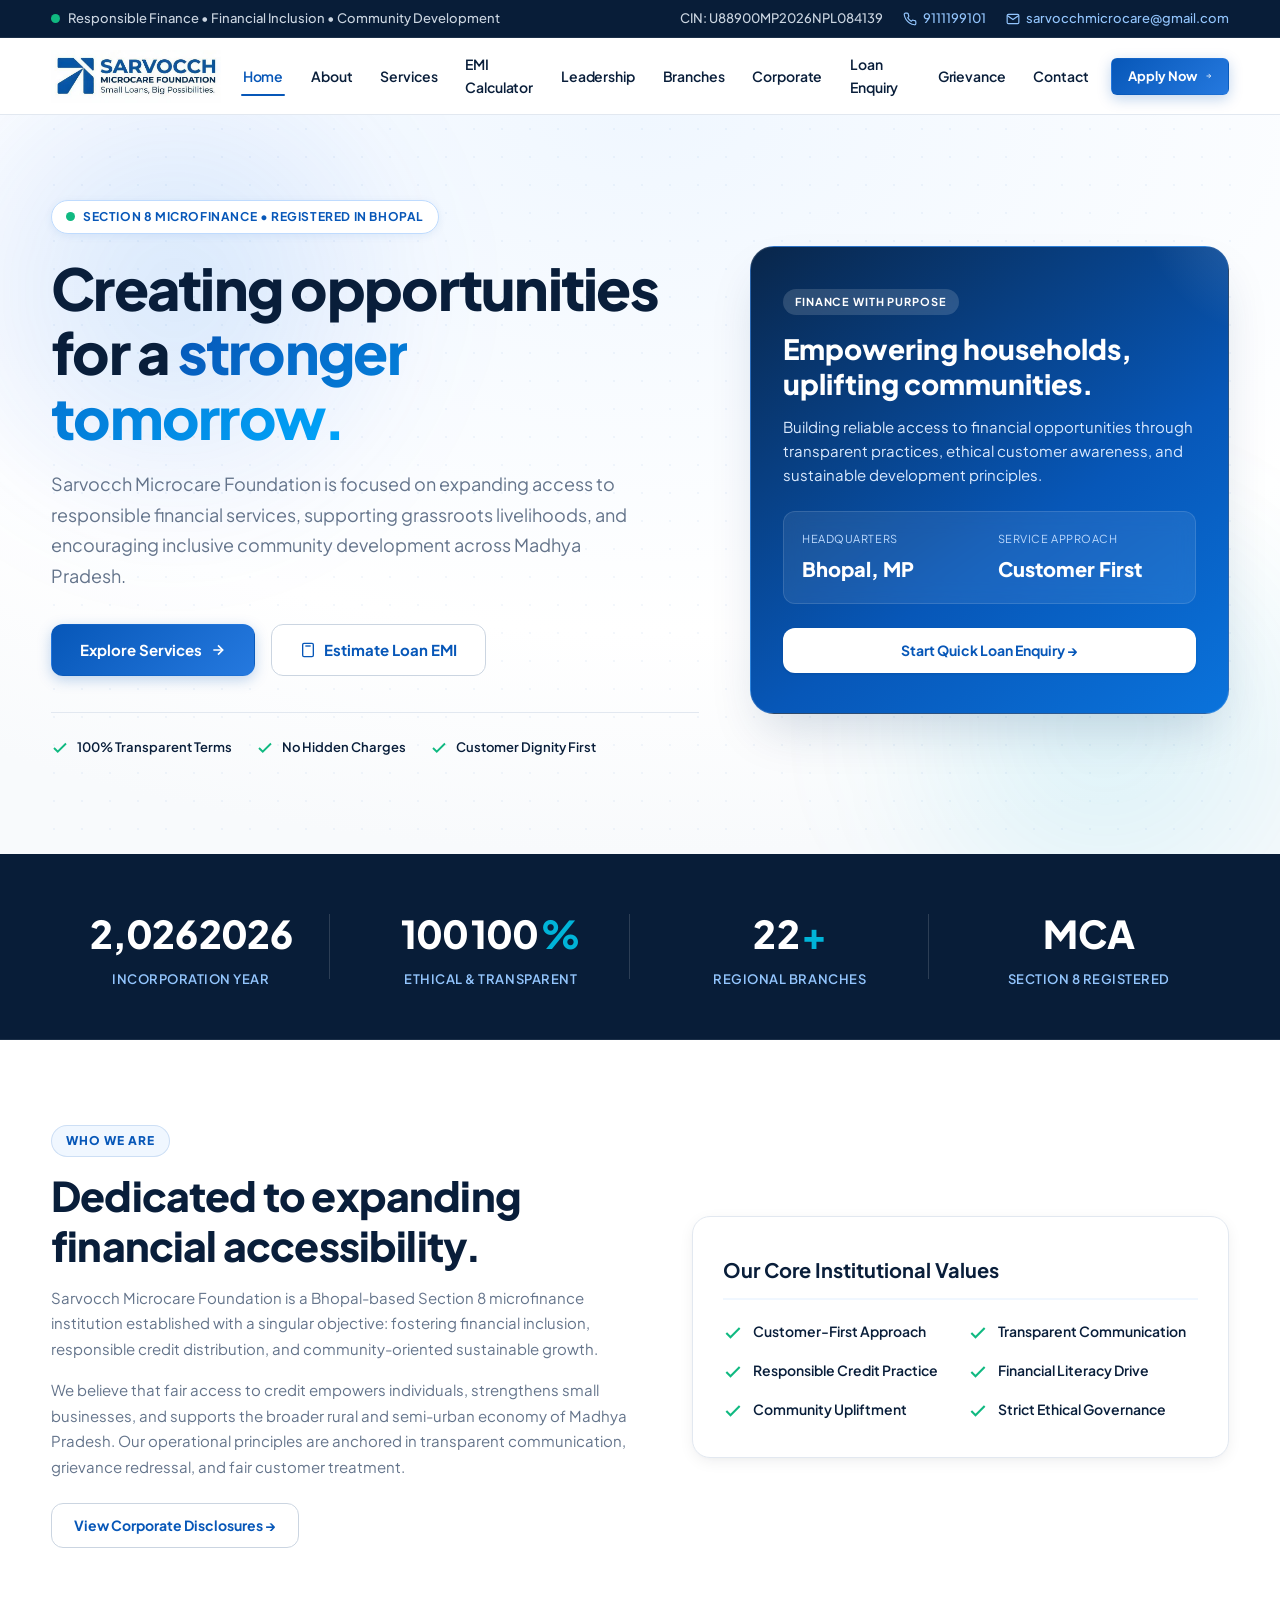
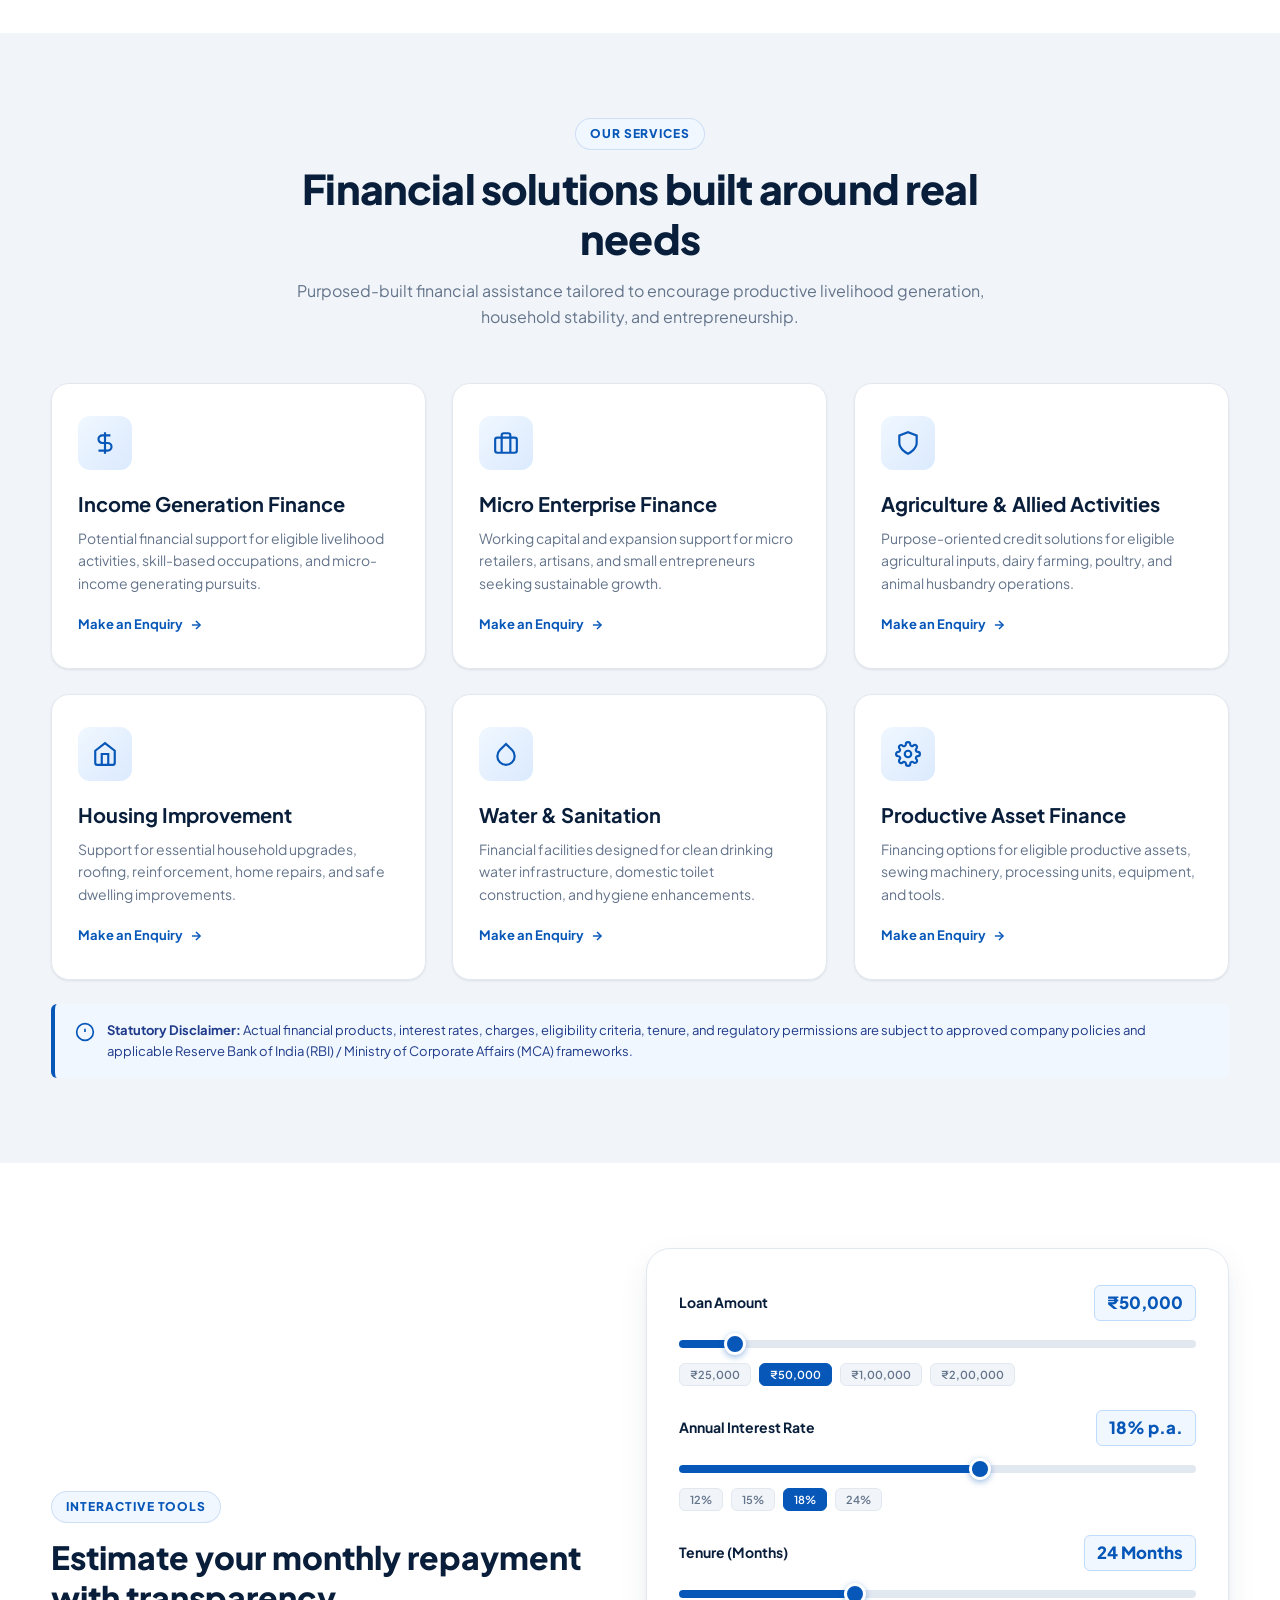
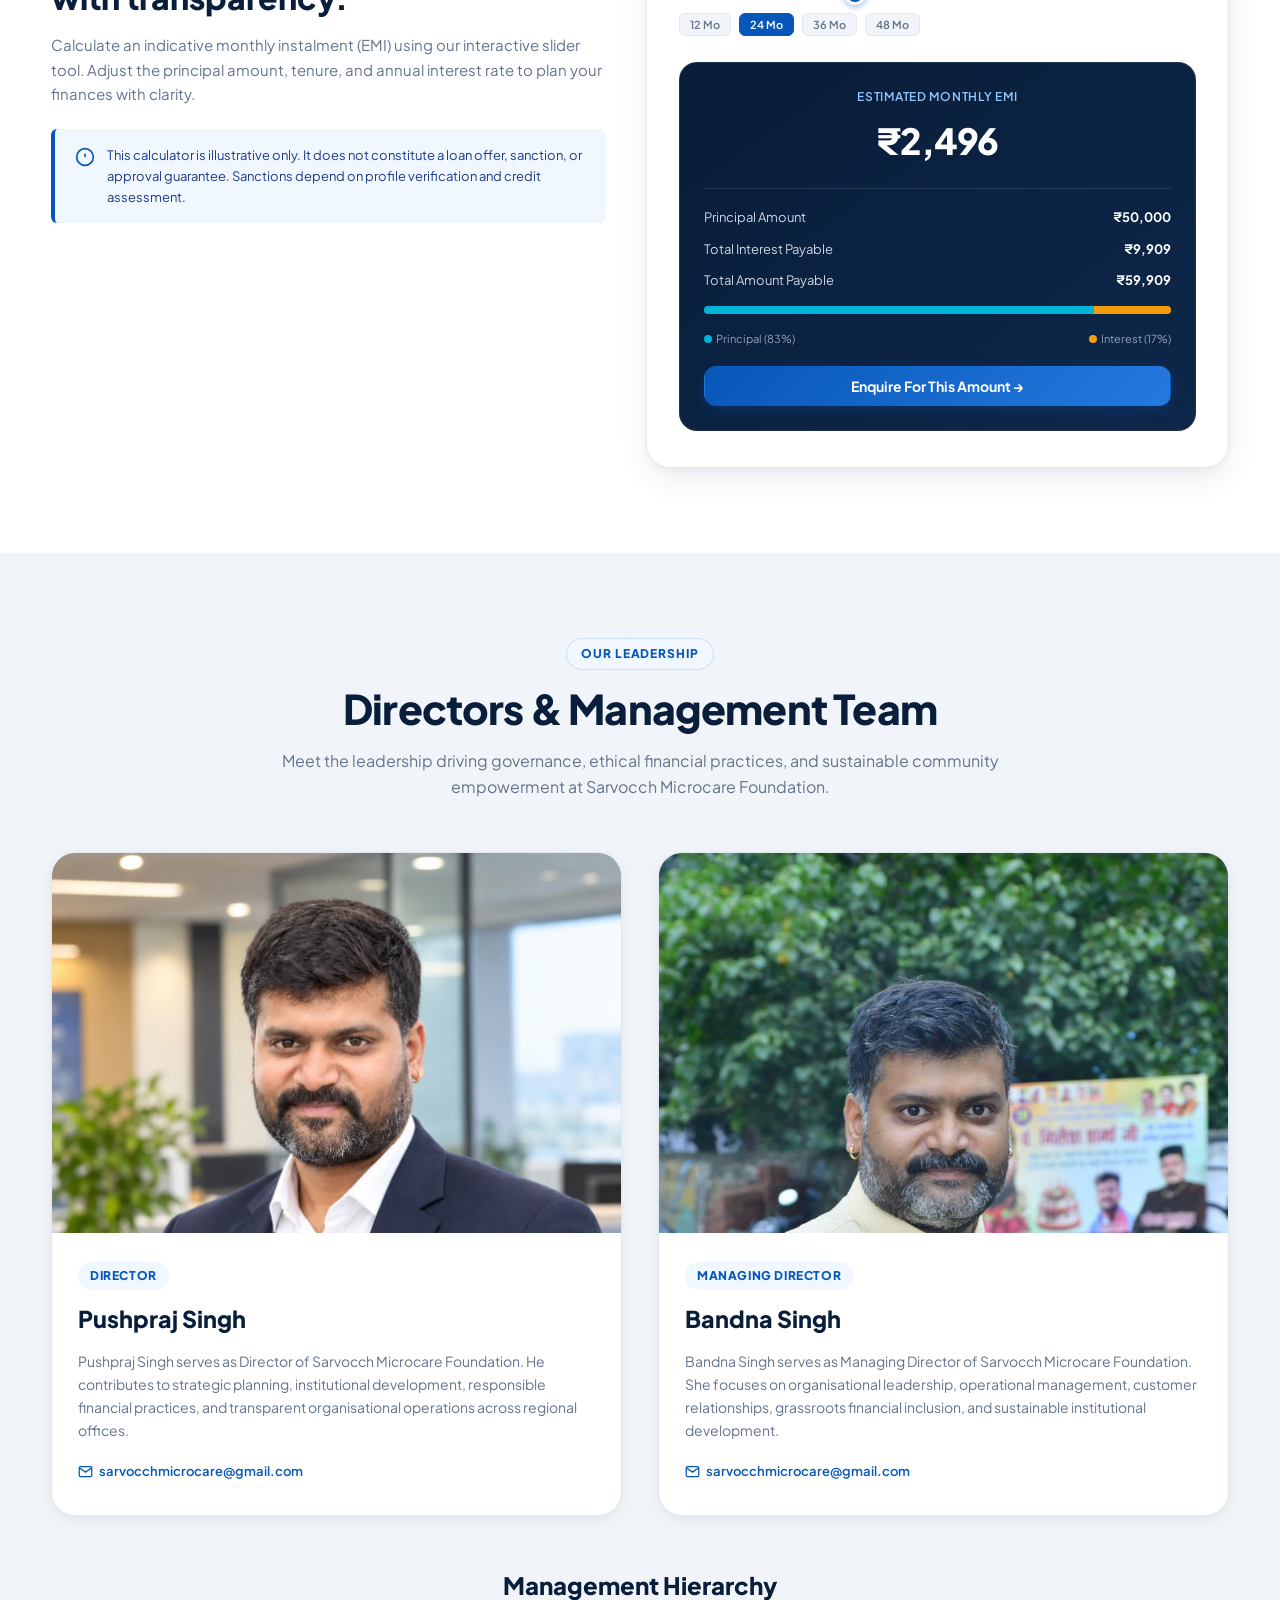
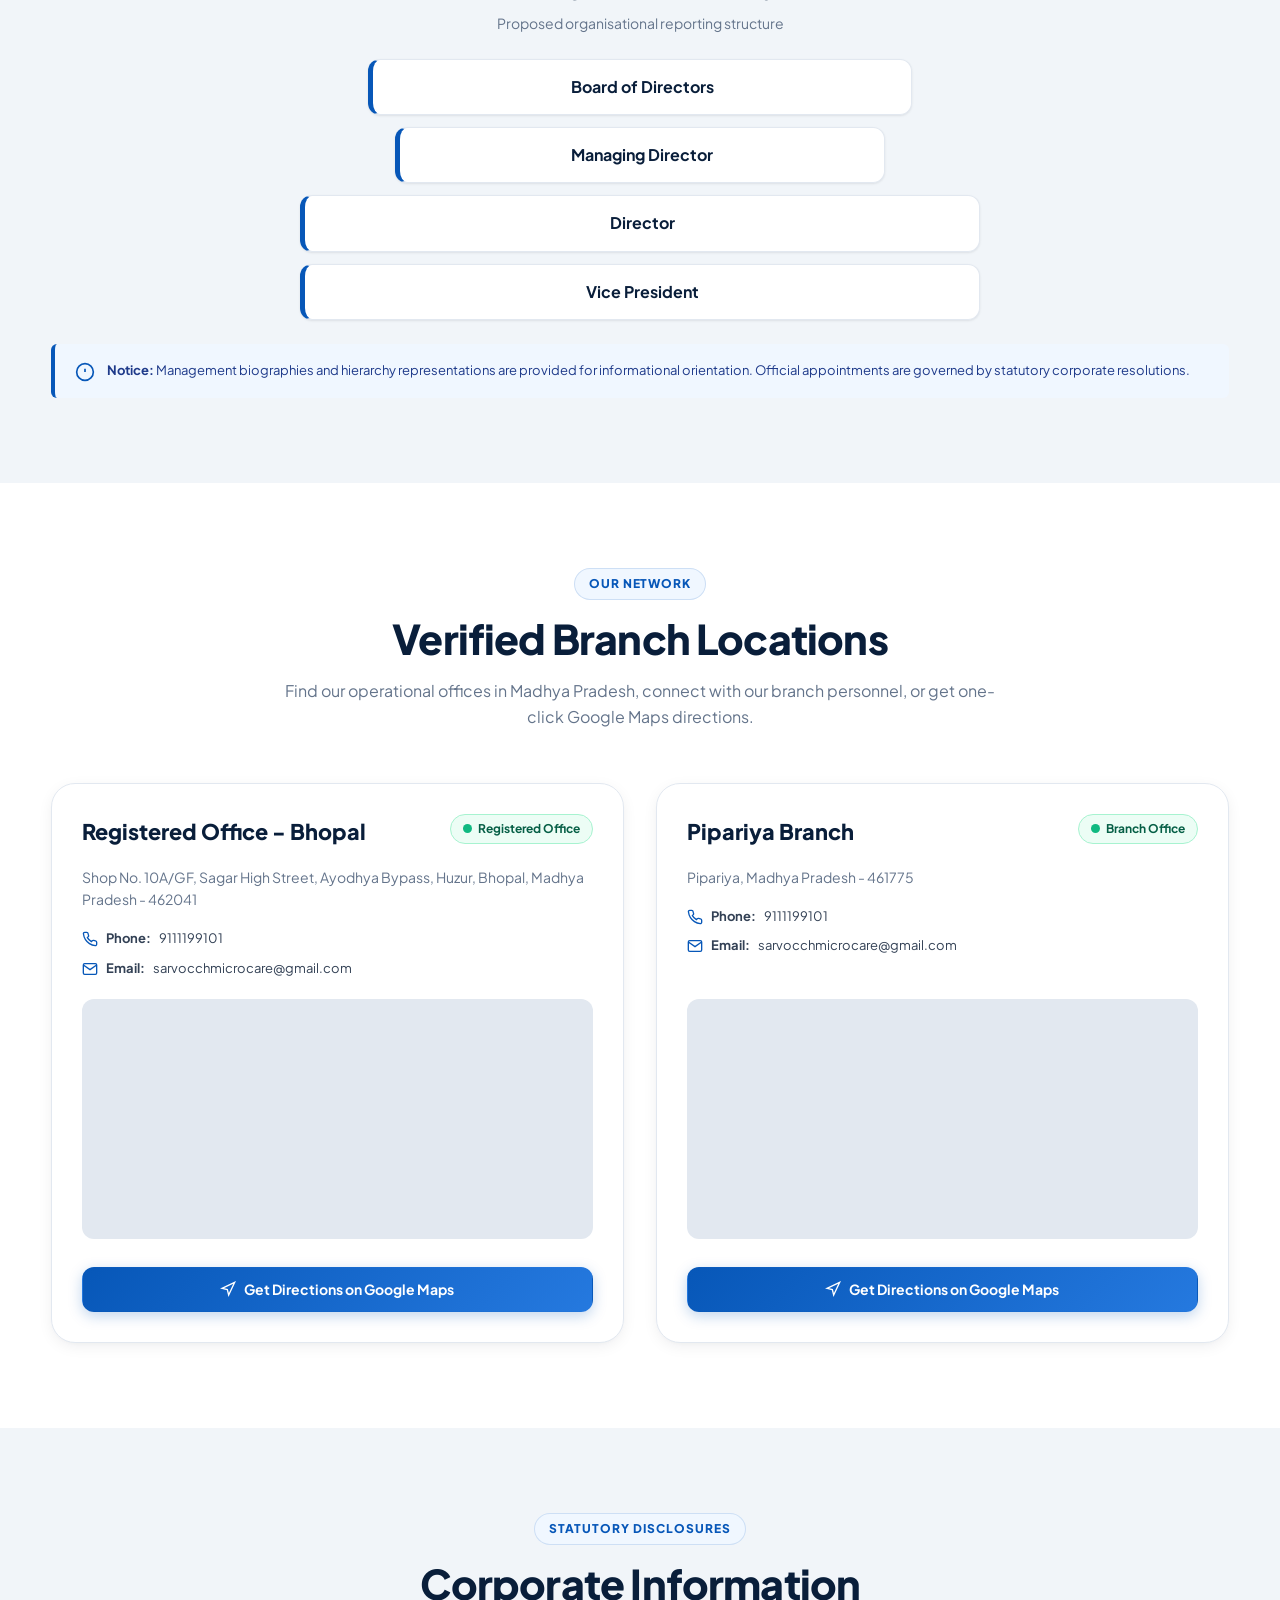
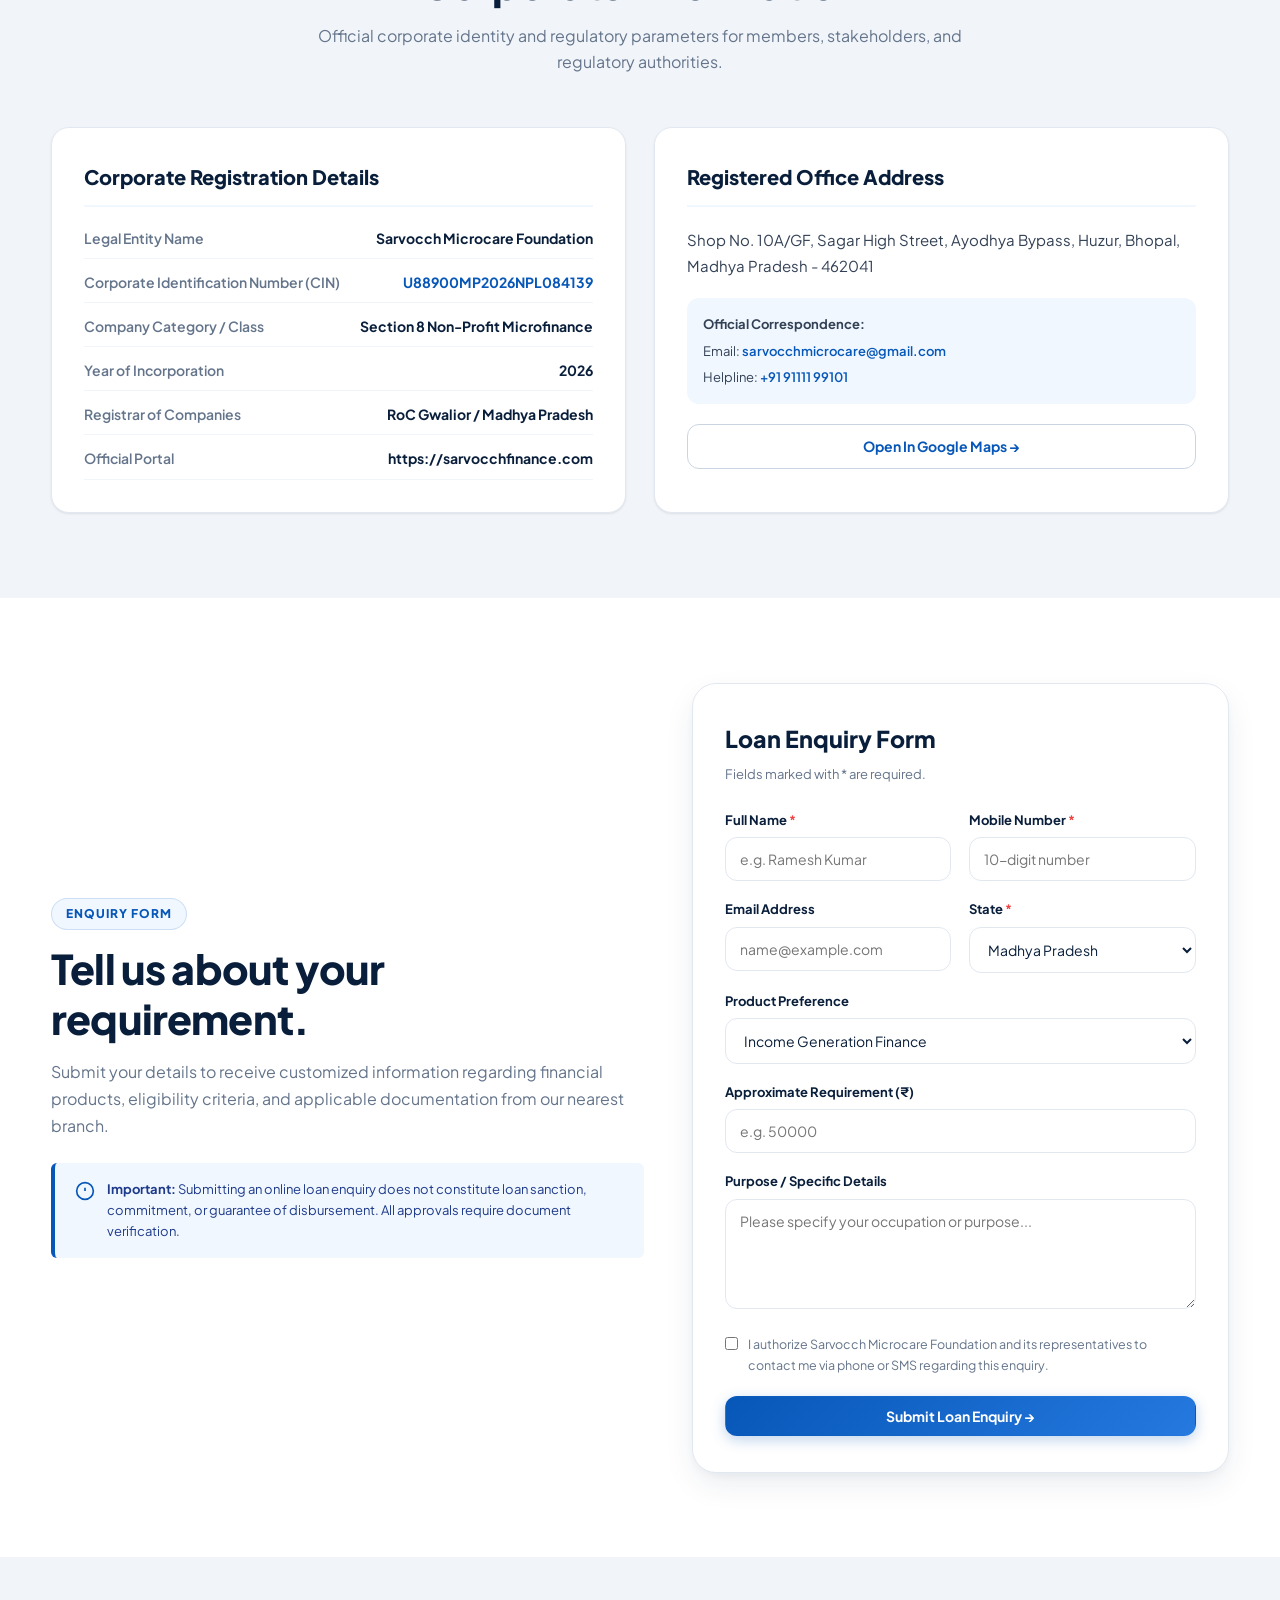
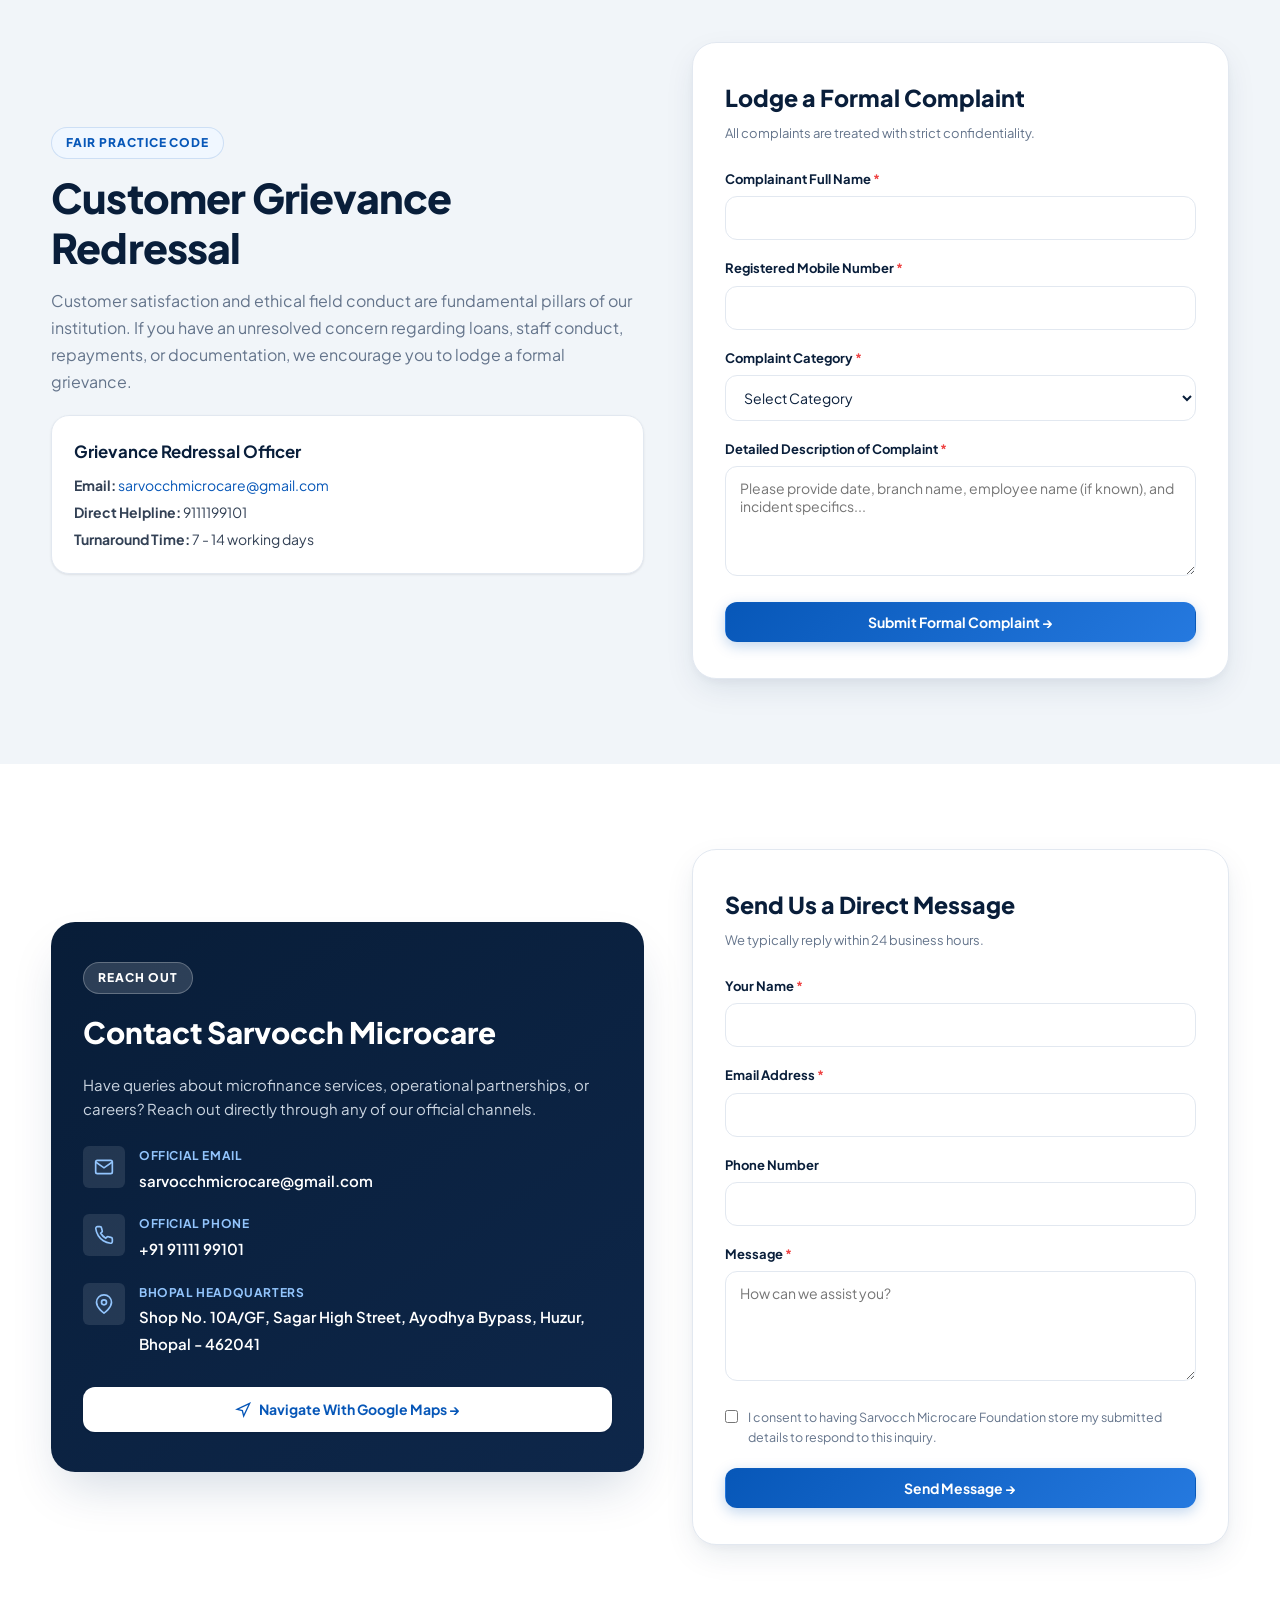
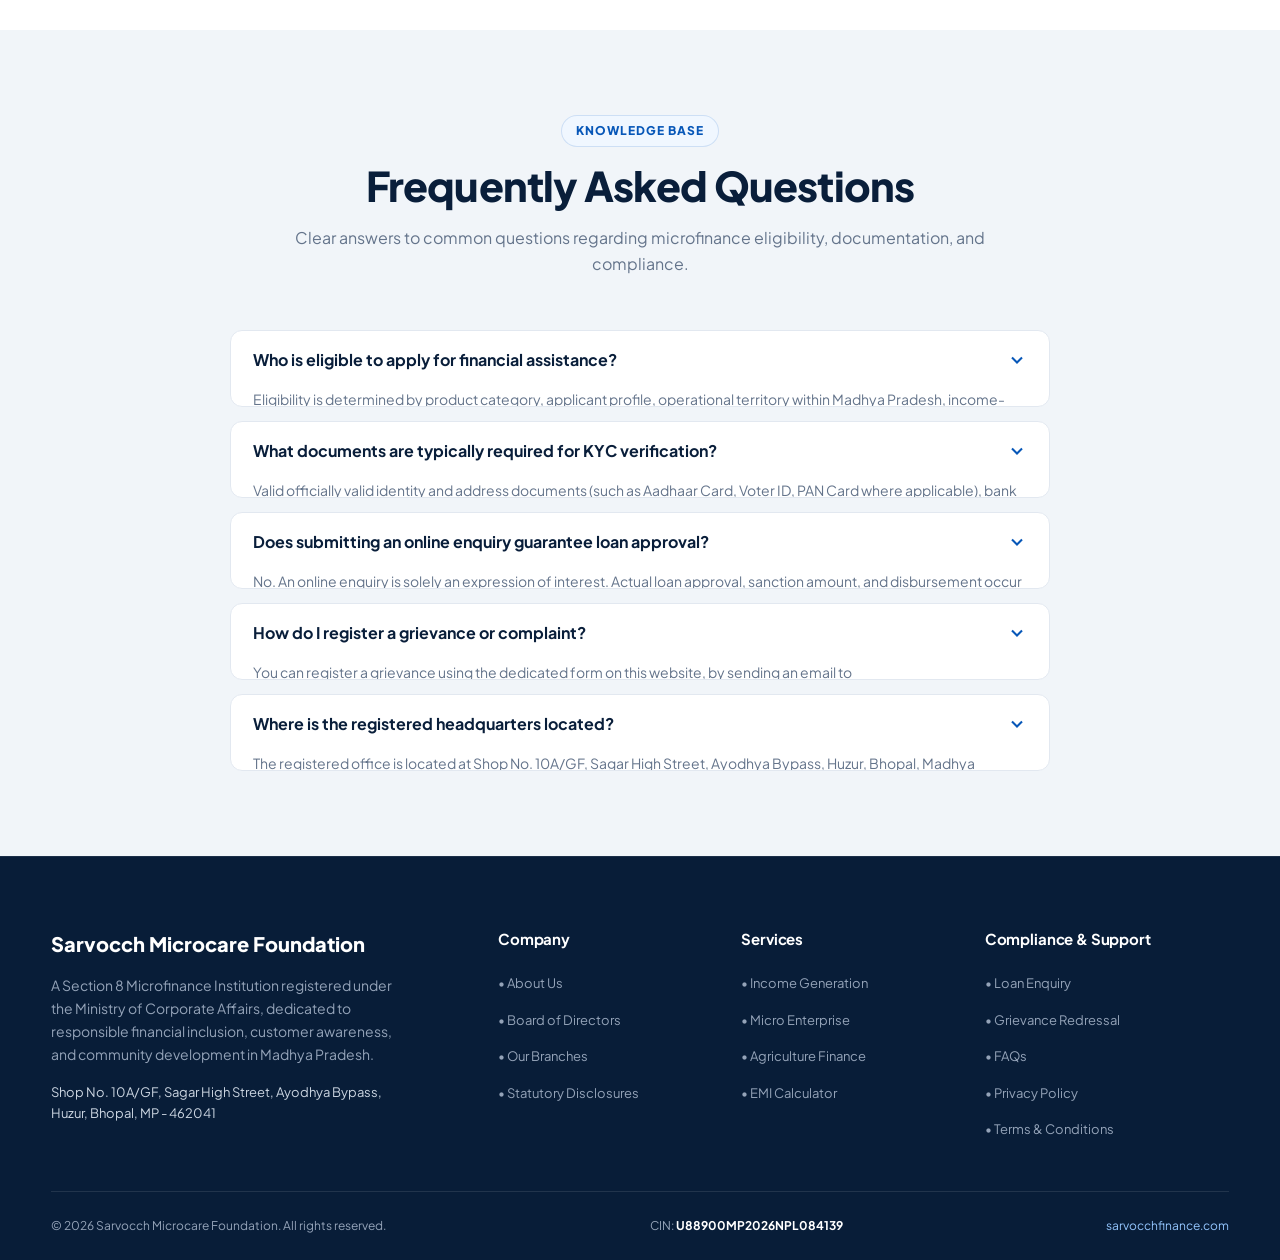
==== index.html @ bf9b37c6 "Convert website to responsive static HTML5/CSS3/JS for Hostinger with animations" ====
<!DOCTYPE html>
<html lang="en">
<head>
    <meta charset="UTF-8">
    <meta name="viewport" content="width=device-width, initial-scale=1.0">
    <title>Sarvocch Microcare Foundation | Responsible Financial Inclusion</title>

    <!-- SEO Meta Tags -->
    <meta name="description" content="Sarvocch Microcare Foundation - Section 8 Microfinance institution in Bhopal, Madhya Pradesh. Expanding access to responsible financial services, micro-enterprise loans, and community development.">
    <meta name="keywords" content="Sarvocch Microcare Foundation, microfinance Bhopal, financial inclusion MP, micro enterprise loan, Pipariya branch, responsible finance, Section 8 company">
    <meta name="author" content="Sarvocch Microcare Foundation">
    <meta name="robots" content="index, follow">
    <link rel="canonical" href="https://sarvocchfinance.com/">
    <meta name="theme-color" content="#0757b8">

    <!-- Open Graph / Social Sharing -->
    <meta property="og:type" content="website">
    <meta property="og:title" content="Sarvocch Microcare Foundation | Responsible Financial Inclusion">
    <meta property="og:description" content="Responsible financial solutions, micro-enterprise support, and sustainable community empowerment in Madhya Pradesh.">
    <meta property="og:url" content="https://sarvocchfinance.com/">
    <meta property="og:image" content="https://sarvocchfinance.com/LOGO_1.jpg">

    <!-- Favicon -->
    <link rel="icon" type="image/svg+xml" href="assets/images/favicon.svg">
    <link rel="alternate icon" href="favicon.svg">

    <!-- Google Fonts Preconnect -->
    <link rel="preconnect" href="https://fonts.googleapis.com">
    <link rel="preconnect" href="https://fonts.gstatic.com" crossorigin>
    <link href="https://fonts.googleapis.com/css2?family=Plus+Jakarta+Sans:wght@400;500;600;700;800&display=swap" rel="stylesheet">

    <!-- Core Stylesheets -->
    <link rel="stylesheet" href="assets/css/styles.css">
    <link rel="stylesheet" href="assets/css/animations.css">

    <!-- Schema.org JSON-LD Structured Data -->
    <script type="application/ld+json">
    {
      "@context": "https://schema.org",
      "@type": "FinancialService",
      "name": "Sarvocch Microcare Foundation",
      "legalName": "Sarvocch Microcare Foundation",
      "url": "https://sarvocchfinance.com",
      "logo": "https://sarvocchfinance.com/LOGO_1.jpg",
      "telephone": "+919111199101",
      "email": "sarvocchmicrocare@gmail.com",
      "address": {
        "@type": "PostalAddress",
        "streetAddress": "Shop No. 10A/GF, Sagar High Street, Ayodhya Bypass, Huzur",
        "addressLocality": "Bhopal",
        "addressRegion": "Madhya Pradesh",
        "postalCode": "462041",
        "addressCountry": "IN"
      },
      "taxID": "U88900MP2026NPL084139",
      "priceRange": "₹₹",
      "openingHours": "Mo-Sa 09:30-18:00"
    }
    </script>
</head>
<body>

    <!-- TOPBAR -->
    <aside class="topbar" aria-label="Quick Information">
        <div class="container topbar-content">
            <div class="topbar-badge">
                <span class="pulse-dot"></span>
                <span>Responsible Finance &bull; Financial Inclusion &bull; Community Development</span>
            </div>
            <div class="topbar-contacts">
                <span class="topbar-badge">CIN: U88900MP2026NPL084139</span>
                <a href="tel:9111199101" class="topbar-link">
                    <svg width="14" height="14" viewBox="0 0 24 24" fill="none" stroke="currentColor" stroke-width="2"><path d="M22 16.92v3a2 2 0 0 1-2.18 2 19.79 19.79 0 0 1-8.63-3.07 19.5 19.5 0 0 1-6-6 19.79 19.79 0 0 1-3.07-8.67A2 2 0 0 1 4.11 2h3a2 2 0 0 1 2 1.72 12.84 12.84 0 0 0 .7 2.81 2 2 0 0 1-.45 2.11L8.09 9.91a16 16 0 0 0 6 6l1.27-1.27a2 2 0 0 1 2.11-.45 12.84 12.84 0 0 0 2.81.7A2 2 0 0 1 22 16.92z"></path></svg>
                    9111199101
                </a>
                <a href="mailto:sarvocchmicrocare@gmail.com" class="topbar-link">
                    <svg width="14" height="14" viewBox="0 0 24 24" fill="none" stroke="currentColor" stroke-width="2"><path d="M4 4h16c1.1 0 2 .9 2 2v12c0 1.1-.9 2-2 2H4c-1.1 0-2-.9-2-2V6c0-1.1.9-2 2-2z"></path><polyline points="22,6 12,13 2,6"></polyline></svg>
                    sarvocchmicrocare@gmail.com
                </a>
            </div>
        </div>
    </aside>

    <!-- HEADER NAVIGATION -->
    <header class="header">
        <div class="container nav">
            <a href="#home" class="brand" aria-label="Sarvocch Microcare Home">
                <img src="assets/images/LOGO_1.jpg" alt="Sarvocch Microcare Foundation Logo" class="brand-logo" width="220" height="60">
            </a>

            <button class="menu-toggle" aria-label="Toggle navigation menu" aria-expanded="false">
                <span class="hamburger-line"></span>
                <span class="hamburger-line"></span>
                <span class="hamburger-line"></span>
            </button>

            <nav class="nav-menu" id="primaryNav">
                <a href="#home" class="nav-link active">Home</a>
                <a href="#about" class="nav-link">About</a>
                <a href="#services" class="nav-link">Services</a>
                <a href="#calculator" class="nav-link">EMI Calculator</a>
                <a href="#leadership" class="nav-link">Leadership</a>
                <a href="#branches" class="nav-link">Branches</a>
                <a href="#corporate" class="nav-link">Corporate</a>
                <a href="#application" class="nav-link">Loan Enquiry</a>
                <a href="#grievance" class="nav-link">Grievance</a>
                <a href="#contact" class="nav-link">Contact</a>
            </nav>

            <div class="nav-actions">
                <a href="#application" class="btn btn-primary btn-sm btn-shimmer">
                    <span>Apply Now</span>
                    <span class="btn-icon-right">
                        <svg width="14" height="14" viewBox="0 0 24 24" fill="none" stroke="currentColor" stroke-width="2.5"><line x1="5" y1="12" x2="19" y2="12"></line><polyline points="12 5 19 12 12 19"></polyline></svg>
                    </span>
                </a>
            </div>
        </div>
    </header>

    <main>
        <!-- HERO SECTION -->
        <section class="hero" id="home">
            <div class="hero-glow" style="top: -100px; left: -100px;"></div>
            <div class="hero-glow" style="bottom: -150px; right: -100px; background: radial-gradient(circle, rgba(0, 180, 216, 0.12) 0%, transparent 70%);"></div>

            <div class="container hero-grid">
                <div class="reveal">
                    <div class="hero-badge">
                        <span class="pulse-dot"></span>
                        <span>Section 8 Microfinance &bull; Registered in Bhopal</span>
                    </div>

                    <h1 class="hero-title">
                        Creating opportunities for a <span>stronger tomorrow.</span>
                    </h1>

                    <p class="hero-desc">
                        Sarvocch Microcare Foundation is focused on expanding access to responsible financial services, supporting grassroots livelihoods, and encouraging inclusive community development across Madhya Pradesh.
                    </p>

                    <div class="hero-actions">
                        <a href="#services" class="btn btn-primary btn-lg btn-shimmer">
                            <span>Explore Services</span>
                            <span class="btn-icon-right">
                                <svg width="16" height="16" viewBox="0 0 24 24" fill="none" stroke="currentColor" stroke-width="2.5"><line x1="5" y1="12" x2="19" y2="12"></line><polyline points="12 5 19 12 12 19"></polyline></svg>
                            </span>
                        </a>
                        <a href="#calculator" class="btn btn-outline btn-lg">
                            <svg width="16" height="16" viewBox="0 0 24 24" fill="none" stroke="currentColor" stroke-width="2"><rect x="4" y="2" width="16" height="20" rx="2"></rect><line x1="8" y1="6" x2="16" y2="6"></line><line x1="16" y1="14" x2="16" y2="14.01"></line><line x1="12" y1="14" x2="12" y2="14.01"></line><line x1="8" y1="14" x2="8" y2="14.01"></line><line x1="16" y1="18" x2="16" y2="18.01"></line><line x1="12" y1="18" x2="12" y2="18.01"></line><line x1="8" y1="18" x2="8" y2="18.01"></line></svg>
                            <span>Estimate Loan EMI</span>
                        </a>
                    </div>

                    <div class="hero-features">
                        <div class="feature-pill">
                            <svg width="18" height="18" viewBox="0 0 24 24" fill="none" stroke="currentColor" stroke-width="2.5"><polyline points="20 6 9 17 4 12"></polyline></svg>
                            <span>100% Transparent Terms</span>
                        </div>
                        <div class="feature-pill">
                            <svg width="18" height="18" viewBox="0 0 24 24" fill="none" stroke="currentColor" stroke-width="2.5"><polyline points="20 6 9 17 4 12"></polyline></svg>
                            <span>No Hidden Charges</span>
                        </div>
                        <div class="feature-pill">
                            <svg width="18" height="18" viewBox="0 0 24 24" fill="none" stroke="currentColor" stroke-width="2.5"><polyline points="20 6 9 17 4 12"></polyline></svg>
                            <span>Customer Dignity First</span>
                        </div>
                    </div>
                </div>

                <div class="reveal-right delay-200">
                    <div class="hero-card card-interactive animate-float">
                        <span class="hero-card-tag">FINANCE WITH PURPOSE</span>
                        <h3>Empowering households, uplifting communities.</h3>
                        <p>
                            Building reliable access to financial opportunities through transparent practices, ethical customer awareness, and sustainable development principles.
                        </p>

                        <div class="hero-card-stats">
                            <div class="card-stat-item">
                                <span>Headquarters</span>
                                <strong>Bhopal, MP</strong>
                            </div>
                            <div class="card-stat-item">
                                <span>Service Approach</span>
                                <strong>Customer First</strong>
                            </div>
                        </div>

                        <div style="margin-top: 24px;">
                            <a href="#application" class="btn btn-white btn-block">
                                <span>Start Quick Loan Enquiry &rarr;</span>
                            </a>
                        </div>
                    </div>
                </div>
            </div>
        </section>

        <!-- STATS IMPACT STRIP -->
        <section class="stats-strip" aria-label="Key Facts and Statistics">
            <div class="container">
                <div class="stats-grid">
                    <div class="stat-box reveal delay-100">
                        <div class="stat-number" data-target="2026">
                            <span>2026</span>
                        </div>
                        <div class="stat-label">Incorporation Year</div>
                    </div>

                    <div class="stat-box reveal delay-200">
                        <div class="stat-number" data-target="100">
                            <span>100</span><span class="plus">%</span>
                        </div>
                        <div class="stat-label">Ethical & Transparent</div>
                    </div>

                    <div class="stat-box reveal delay-300">
                        <div class="stat-number" data-target="2">
                            <span>2</span><span class="plus">+</span>
                        </div>
                        <div class="stat-label">Regional Branches</div>
                    </div>

                    <div class="stat-box reveal delay-400">
                        <div class="stat-number">
                            <span>MCA</span>
                        </div>
                        <div class="stat-label">Section 8 Registered</div>
                    </div>
                </div>
            </div>
        </section>

        <!-- ABOUT SECTION -->
        <section class="section section-white" id="about">
            <div class="container about-grid">
                <div class="about-content reveal">
                    <div class="eyebrow">WHO WE ARE</div>
                    <h2 class="section-title">Dedicated to expanding financial accessibility.</h2>
                    <p>
                        Sarvocch Microcare Foundation is a Bhopal-based Section 8 microfinance institution established with a singular objective: fostering financial inclusion, responsible credit distribution, and community-oriented sustainable growth.
                    </p>
                    <p>
                        We believe that fair access to credit empowers individuals, strengthens small businesses, and supports the broader rural and semi-urban economy of Madhya Pradesh. Our operational principles are anchored in transparent communication, grievance redressal, and fair customer treatment.
                    </p>
                    <div style="margin-top: 24px;">
                        <a href="#corporate" class="btn btn-outline">
                            <span>View Corporate Disclosures &rarr;</span>
                        </a>
                    </div>
                </div>

                <div class="values-card reveal-right delay-200 card-interactive">
                    <h4>Our Core Institutional Values</h4>
                    <ul class="values-list">
                        <li class="value-item">
                            <svg width="20" height="20" viewBox="0 0 24 24" fill="none" stroke="currentColor" stroke-width="2.5"><polyline points="20 6 9 17 4 12"></polyline></svg>
                            <span>Customer-First Approach</span>
                        </li>
                        <li class="value-item">
                            <svg width="20" height="20" viewBox="0 0 24 24" fill="none" stroke="currentColor" stroke-width="2.5"><polyline points="20 6 9 17 4 12"></polyline></svg>
                            <span>Transparent Communication</span>
                        </li>
                        <li class="value-item">
                            <svg width="20" height="20" viewBox="0 0 24 24" fill="none" stroke="currentColor" stroke-width="2.5"><polyline points="20 6 9 17 4 12"></polyline></svg>
                            <span>Responsible Credit Practice</span>
                        </li>
                        <li class="value-item">
                            <svg width="20" height="20" viewBox="0 0 24 24" fill="none" stroke="currentColor" stroke-width="2.5"><polyline points="20 6 9 17 4 12"></polyline></svg>
                            <span>Financial Literacy Drive</span>
                        </li>
                        <li class="value-item">
                            <svg width="20" height="20" viewBox="0 0 24 24" fill="none" stroke="currentColor" stroke-width="2.5"><polyline points="20 6 9 17 4 12"></polyline></svg>
                            <span>Community Upliftment</span>
                        </li>
                        <li class="value-item">
                            <svg width="20" height="20" viewBox="0 0 24 24" fill="none" stroke="currentColor" stroke-width="2.5"><polyline points="20 6 9 17 4 12"></polyline></svg>
                            <span>Strict Ethical Governance</span>
                        </li>
                    </ul>
                </div>
            </div>
        </section>

        <!-- SERVICES SECTION -->
        <section class="section section-soft" id="services">
            <div class="container">
                <div class="section-head reveal">
                    <div class="eyebrow">OUR SERVICES</div>
                    <h2 class="section-title">Financial solutions built around real needs</h2>
                    <p class="section-subtitle">
                        Purposed-built financial assistance tailored to encourage productive livelihood generation, household stability, and entrepreneurship.
                    </p>
                </div>

                <div class="services-grid">
                    <!-- 1. Income Generation -->
                    <div class="service-card card-interactive reveal delay-100">
                        <div>
                            <div class="service-icon-wrap">
                                <svg width="26" height="26" viewBox="0 0 24 24" fill="none" stroke="currentColor" stroke-width="2"><path d="M12 2v20M17 5H9.5a3.5 3.5 0 0 0 0 7h5a3.5 3.5 0 0 1 0 7H6"></path></svg>
                            </div>
                            <h3>Income Generation Finance</h3>
                            <p>Potential financial support for eligible livelihood activities, skill-based occupations, and micro-income generating pursuits.</p>
                        </div>
                        <a href="#application" class="service-link">
                            <span>Make an Enquiry</span>
                            <svg width="14" height="14" viewBox="0 0 24 24" fill="none" stroke="currentColor" stroke-width="2.5"><line x1="5" y1="12" x2="19" y2="12"></line><polyline points="12 5 19 12 12 19"></polyline></svg>
                        </a>
                    </div>

                    <!-- 2. Micro Enterprise -->
                    <div class="service-card card-interactive reveal delay-200">
                        <div>
                            <div class="service-icon-wrap">
                                <svg width="26" height="26" viewBox="0 0 24 24" fill="none" stroke="currentColor" stroke-width="2"><rect x="2" y="7" width="20" height="14" rx="2" ry="2"></rect><path d="M16 21V5a2 2 0 0 0-2-2h-4a2 2 0 0 0-2 2v16"></path></svg>
                            </div>
                            <h3>Micro Enterprise Finance</h3>
                            <p>Working capital and expansion support for micro retailers, artisans, and small entrepreneurs seeking sustainable growth.</p>
                        </div>
                        <a href="#application" class="service-link">
                            <span>Make an Enquiry</span>
                            <svg width="14" height="14" viewBox="0 0 24 24" fill="none" stroke="currentColor" stroke-width="2.5"><line x1="5" y1="12" x2="19" y2="12"></line><polyline points="12 5 19 12 12 19"></polyline></svg>
                        </a>
                    </div>

                    <!-- 3. Agriculture -->
                    <div class="service-card card-interactive reveal delay-300">
                        <div>
                            <div class="service-icon-wrap">
                                <svg width="26" height="26" viewBox="0 0 24 24" fill="none" stroke="currentColor" stroke-width="2"><path d="M12 22s8-4 8-10V5l-8-3-8 3v7c0 6 8 10 8 10z"></path></svg>
                            </div>
                            <h3>Agriculture & Allied Activities</h3>
                            <p>Purpose-oriented credit solutions for eligible agricultural inputs, dairy farming, poultry, and animal husbandry operations.</p>
                        </div>
                        <a href="#application" class="service-link">
                            <span>Make an Enquiry</span>
                            <svg width="14" height="14" viewBox="0 0 24 24" fill="none" stroke="currentColor" stroke-width="2.5"><line x1="5" y1="12" x2="19" y2="12"></line><polyline points="12 5 19 12 12 19"></polyline></svg>
                        </a>
                    </div>

                    <!-- 4. Housing -->
                    <div class="service-card card-interactive reveal delay-100">
                        <div>
                            <div class="service-icon-wrap">
                                <svg width="26" height="26" viewBox="0 0 24 24" fill="none" stroke="currentColor" stroke-width="2"><path d="M3 9l9-7 9 7v11a2 2 0 0 1-2 2H5a2 2 0 0 1-2-2z"></path><polyline points="9 22 9 12 15 12 15 22"></polyline></svg>
                            </div>
                            <h3>Housing Improvement</h3>
                            <p>Support for essential household upgrades, roofing, reinforcement, home repairs, and safe dwelling improvements.</p>
                        </div>
                        <a href="#application" class="service-link">
                            <span>Make an Enquiry</span>
                            <svg width="14" height="14" viewBox="0 0 24 24" fill="none" stroke="currentColor" stroke-width="2.5"><line x1="5" y1="12" x2="19" y2="12"></line><polyline points="12 5 19 12 12 19"></polyline></svg>
                        </a>
                    </div>

                    <!-- 5. Water & Sanitation -->
                    <div class="service-card card-interactive reveal delay-200">
                        <div>
                            <div class="service-icon-wrap">
                                <svg width="26" height="26" viewBox="0 0 24 24" fill="none" stroke="currentColor" stroke-width="2"><path d="M12 2.69l5.66 5.66a8 8 0 1 1-11.31 0z"></path></svg>
                            </div>
                            <h3>Water & Sanitation</h3>
                            <p>Financial facilities designed for clean drinking water infrastructure, domestic toilet construction, and hygiene enhancements.</p>
                        </div>
                        <a href="#application" class="service-link">
                            <span>Make an Enquiry</span>
                            <svg width="14" height="14" viewBox="0 0 24 24" fill="none" stroke="currentColor" stroke-width="2.5"><line x1="5" y1="12" x2="19" y2="12"></line><polyline points="12 5 19 12 12 19"></polyline></svg>
                        </a>
                    </div>

                    <!-- 6. Productive Asset -->
                    <div class="service-card card-interactive reveal delay-300">
                        <div>
                            <div class="service-icon-wrap">
                                <svg width="26" height="26" viewBox="0 0 24 24" fill="none" stroke="currentColor" stroke-width="2"><circle cx="12" cy="12" r="3"></circle><path d="M19.4 15a1.65 1.65 0 0 0 .33 1.82l.06.06a2 2 0 0 1 0 2.83 2 2 0 0 1-2.83 0l-.06-.06a1.65 1.65 0 0 0-1.82-.33 1.65 1.65 0 0 0-1 1.51V21a2 2 0 0 1-2 2 2 2 0 0 1-2-2v-.09A1.65 1.65 0 0 0 9 19.4a1.65 1.65 0 0 0-1.82.33l-.06.06a2 2 0 0 1-2.83 0 2 2 0 0 1 0-2.83l.06-.06a1.65 1.65 0 0 0 .33-1.82 1.65 1.65 0 0 0-1.51-1H3a2 2 0 0 1-2-2 2 2 0 0 1 2-2h.09A1.65 1.65 0 0 0 4.6 9a1.65 1.65 0 0 0-.33-1.82l-.06-.06a2 2 0 0 1 0-2.83 2 2 0 0 1 2.83 0l.06.06a1.65 1.65 0 0 0 1.82.33H9a1.65 1.65 0 0 0 1-1.51V3a2 2 0 0 1 2-2 2 2 0 0 1 2 2v.09a1.65 1.65 0 0 0 1 1.51 1.65 1.65 0 0 0 1.82-.33l.06-.06a2 2 0 0 1 2.83 0 2 2 0 0 1 0 2.83l-.06.06a1.65 1.65 0 0 0-.33 1.82V9a1.65 1.65 0 0 0 1.51 1H21a2 2 0 0 1 2 2 2 2 0 0 1-2 2h-.09a1.65 1.65 0 0 0-1.51 1z"></path></svg>
                            </div>
                            <h3>Productive Asset Finance</h3>
                            <p>Financing options for eligible productive assets, sewing machinery, processing units, equipment, and tools.</p>
                        </div>
                        <a href="#application" class="service-link">
                            <span>Make an Enquiry</span>
                            <svg width="14" height="14" viewBox="0 0 24 24" fill="none" stroke="currentColor" stroke-width="2.5"><line x1="5" y1="12" x2="19" y2="12"></line><polyline points="12 5 19 12 12 19"></polyline></svg>
                        </a>
                    </div>
                </div>

                <div class="notice-box reveal">
                    <svg width="20" height="20" viewBox="0 0 24 24" fill="none" stroke="currentColor" stroke-width="2"><circle cx="12" cy="12" r="10"></circle><line x1="12" y1="8" x2="12" y2="12"></line><line x1="12" y1="16" x2="12.01" y2="16"></line></svg>
                    <div>
                        <strong>Statutory Disclaimer:</strong> Actual financial products, interest rates, charges, eligibility criteria, tenure, and regulatory permissions are subject to approved company policies and applicable Reserve Bank of India (RBI) / Ministry of Corporate Affairs (MCA) frameworks.
                    </div>
                </div>
            </div>
        </section>

        <!-- LOAN EMI CALCULATOR SECTION -->
        <section class="section section-white" id="calculator">
            <div class="container calc-wrapper">
                <div class="calc-intro reveal">
                    <div class="eyebrow">INTERACTIVE TOOLS</div>
                    <h3>Estimate your monthly repayment with transparency.</h3>
                    <p>
                        Calculate an indicative monthly instalment (EMI) using our interactive slider tool. Adjust the principal amount, tenure, and annual interest rate to plan your finances with clarity.
                    </p>

                    <div class="notice-box" style="margin-top: 18px;">
                        <svg width="20" height="20" viewBox="0 0 24 24" fill="none" stroke="currentColor" stroke-width="2"><circle cx="12" cy="12" r="10"></circle><line x1="12" y1="8" x2="12" y2="12"></line><line x1="12" y1="16" x2="12.01" y2="16"></line></svg>
                        <div>
                            This calculator is illustrative only. It does not constitute a loan offer, sanction, or approval guarantee. Sanctions depend on profile verification and credit assessment.
                        </div>
                    </div>
                </div>

                <div class="calc-container card-interactive reveal-right delay-200">
                    <!-- Slider 1: Amount -->
                    <div class="calc-slider-group">
                        <div class="calc-label-row">
                            <label class="calc-label" for="calcAmount">Loan Amount</label>
                            <span class="calc-value-badge" id="calcAmountVal">₹50,000</span>
                        </div>
                        <input type="range" class="range-slider" id="calcAmount" min="5000" max="500000" step="5000" value="50000">
                        <div class="calc-chips">
                            <button type="button" class="chip-btn" data-target="calcAmount" data-value="25000">₹25,000</button>
                            <button type="button" class="chip-btn active" data-target="calcAmount" data-value="50000">₹50,000</button>
                            <button type="button" class="chip-btn" data-target="calcAmount" data-value="100000">₹1,00,000</button>
                            <button type="button" class="chip-btn" data-target="calcAmount" data-value="200000">₹2,00,000</button>
                        </div>
                    </div>

                    <!-- Slider 2: Rate -->
                    <div class="calc-slider-group">
                        <div class="calc-label-row">
                            <label class="calc-label" for="calcRate">Annual Interest Rate</label>
                            <span class="calc-value-badge" id="calcRateVal">18% p.a.</span>
                        </div>
                        <input type="range" class="range-slider" id="calcRate" min="1" max="30" step="0.5" value="18">
                        <div class="calc-chips">
                            <button type="button" class="chip-btn" data-target="calcRate" data-value="12">12%</button>
                            <button type="button" class="chip-btn" data-target="calcRate" data-value="15">15%</button>
                            <button type="button" class="chip-btn active" data-target="calcRate" data-value="18">18%</button>
                            <button type="button" class="chip-btn" data-target="calcRate" data-value="24">24%</button>
                        </div>
                    </div>

                    <!-- Slider 3: Tenure -->
                    <div class="calc-slider-group">
                        <div class="calc-label-row">
                            <label class="calc-label" for="calcTenure">Tenure (Months)</label>
                            <span class="calc-value-badge" id="calcTenureVal">24 Months</span>
                        </div>
                        <input type="range" class="range-slider" id="calcTenure" min="6" max="60" step="1" value="24">
                        <div class="calc-chips">
                            <button type="button" class="chip-btn" data-target="calcTenure" data-value="12">12 Mo</button>
                            <button type="button" class="chip-btn active" data-target="calcTenure" data-value="24">24 Mo</button>
                            <button type="button" class="chip-btn" data-target="calcTenure" data-value="36">36 Mo</button>
                            <button type="button" class="chip-btn" data-target="calcTenure" data-value="48">48 Mo</button>
                        </div>
                    </div>

                    <!-- Output Box -->
                    <div class="calc-result-card">
                        <div class="calc-emi-highlight">
                            <div class="calc-emi-label">Estimated Monthly EMI</div>
                            <div class="calc-emi-amount" id="calcEmiDisplay">₹2,501</div>
                        </div>

                        <div class="calc-breakdown-row">
                            <span>Principal Amount</span>
                            <strong id="calcPrincipalDisplay">₹50,000</strong>
                        </div>
                        <div class="calc-breakdown-row">
                            <span>Total Interest Payable</span>
                            <strong id="calcInterestDisplay">₹10,024</strong>
                        </div>
                        <div class="calc-breakdown-row">
                            <span>Total Amount Payable</span>
                            <strong id="calcTotalDisplay">₹60,024</strong>
                        </div>

                        <!-- Visual Distribution Bar -->
                        <div class="calc-dist-bar" aria-hidden="true">
                            <div class="dist-principal" id="distPrincipal" style="width: 83%;"></div>
                            <div class="dist-interest" id="distInterest" style="width: 17%;"></div>
                        </div>

                        <div class="calc-dist-legend">
                            <span class="legend-principal"><span class="legend-dot"></span>Principal (<span id="legendPrincipalVal">83%</span>)</span>
                            <span class="legend-interest"><span class="legend-dot"></span>Interest (<span id="legendInterestVal">17%</span>)</span>
                        </div>

                        <button type="button" class="btn btn-primary btn-block btn-shimmer" id="calcApplyBtn">
                            <span>Enquire For This Amount &rarr;</span>
                        </button>
                    </div>
                </div>
            </div>
        </section>

        <!-- LEADERSHIP SECTION -->
        <section class="section section-soft" id="leadership">
            <div class="container">
                <div class="section-head reveal">
                    <div class="eyebrow">OUR LEADERSHIP</div>
                    <h2 class="section-title">Directors & Management Team</h2>
                    <p class="section-subtitle">
                        Meet the leadership driving governance, ethical financial practices, and sustainable community empowerment at Sarvocch Microcare Foundation.
                    </p>
                </div>

                <div class="leadership-grid">
                    <!-- Director: Pushpraj Singh -->
                    <div class="leader-card card-interactive reveal delay-100">
                        <div class="leader-photo-wrapper">
                            <img src="assets/images/pushpraj-singh.jpg.jpeg" alt="Pushpraj Singh - Director" class="leader-photo-img" onerror="this.style.display='none';this.nextElementSibling.style.display='flex';">
                            <div class="leader-initials-fallback" style="display:none;">PS</div>
                        </div>
                        <div class="leader-details">
                            <span class="leader-designation-badge">Director</span>
                            <h3 class="leader-name">Pushpraj Singh</h3>
                            <p class="leader-bio">
                                Pushpraj Singh serves as Director of Sarvocch Microcare Foundation. He contributes to strategic planning, institutional development, responsible financial practices, and transparent organisational operations across regional offices.
                            </p>
                            <a href="mailto:sarvocchmicrocare@gmail.com" class="leader-email-link">
                                <svg width="15" height="15" viewBox="0 0 24 24" fill="none" stroke="currentColor" stroke-width="2"><path d="M4 4h16c1.1 0 2 .9 2 2v12c0 1.1-.9 2-2 2H4c-1.1 0-2-.9-2-2V6c0-1.1.9-2 2-2z"></path><polyline points="22,6 12,13 2,6"></polyline></svg>
                                <span>sarvocchmicrocare@gmail.com</span>
                            </a>
                        </div>
                    </div>

                    <!-- Managing Director: Bandna Singh -->
                    <div class="leader-card card-interactive reveal delay-200">
                        <div class="leader-photo-wrapper">
                            <img src="assets/images/bandna-singh.jpg.jpeg" alt="Bandna Singh - Managing Director" class="leader-photo-img" onerror="this.style.display='none';this.nextElementSibling.style.display='flex';">
                            <div class="leader-initials-fallback" style="display:none;">BS</div>
                        </div>
                        <div class="leader-details">
                            <span class="leader-designation-badge">Managing Director</span>
                            <h3 class="leader-name">Bandna Singh</h3>
                            <p class="leader-bio">
                                Bandna Singh serves as Managing Director of Sarvocch Microcare Foundation. She focuses on organisational leadership, operational management, customer relationships, grassroots financial inclusion, and sustainable institutional development.
                            </p>
                            <a href="mailto:sarvocchmicrocare@gmail.com" class="leader-email-link">
                                <svg width="15" height="15" viewBox="0 0 24 24" fill="none" stroke="currentColor" stroke-width="2"><path d="M4 4h16c1.1 0 2 .9 2 2v12c0 1.1-.9 2-2 2H4c-1.1 0-2-.9-2-2V6c0-1.1.9-2 2-2z"></path><polyline points="22,6 12,13 2,6"></polyline></svg>
                                <span>sarvocchmicrocare@gmail.com</span>
                            </a>
                        </div>
                    </div>
                </div>

                <div class="hierarchy-container reveal">
                    <h3 style="font-size: 1.5rem; font-weight: 800; color: var(--text-heading); margin-bottom: 6px;">Management Hierarchy</h3>
                    <p style="font-size: 0.875rem; color: var(--text-muted); margin-bottom: 24px;">Proposed organisational reporting structure</p>

                    <div class="hierarchy-item">Board of Directors</div>
                    <div class="hierarchy-item">Managing Director</div>
                    <div class="hierarchy-item">Director</div>
                    <div class="hierarchy-item">Vice President</div>
                </div>

                <div class="notice-box reveal">
                    <svg width="20" height="20" viewBox="0 0 24 24" fill="none" stroke="currentColor" stroke-width="2"><circle cx="12" cy="12" r="10"></circle><line x1="12" y1="8" x2="12" y2="12"></line><line x1="12" y1="16" x2="12.01" y2="16"></line></svg>
                    <div>
                        <strong>Notice:</strong> Management biographies and hierarchy representations are provided for informational orientation. Official appointments are governed by statutory corporate resolutions.
                    </div>
                </div>
            </div>
        </section>

        <!-- BRANCH DIRECTORY SECTION -->
        <section class="section section-white" id="branches">
            <div class="container">
                <div class="section-head reveal">
                    <div class="eyebrow">OUR NETWORK</div>
                    <h2 class="section-title">Verified Branch Locations</h2>
                    <p class="section-subtitle">
                        Find our operational offices in Madhya Pradesh, connect with our branch personnel, or get one-click Google Maps directions.
                    </p>
                </div>

                <div class="branches-grid">
                    <!-- Branch 1: Bhopal -->
                    <div class="branch-card card-interactive reveal delay-100">
                        <div>
                            <div class="branch-header">
                                <h3 class="branch-name">Registered Office - Bhopal</h3>
                                <span class="branch-badge">
                                    <span class="pulse-dot"></span>
                                    Registered Office
                                </span>
                            </div>

                            <p class="branch-address">
                                Shop No. 10A/GF, Sagar High Street, Ayodhya Bypass, Huzur, Bhopal, Madhya Pradesh - 462041
                            </p>

                            <div class="branch-meta">
                                <div class="branch-meta-item">
                                    <svg width="16" height="16" viewBox="0 0 24 24" fill="none" stroke="currentColor" stroke-width="2"><path d="M22 16.92v3a2 2 0 0 1-2.18 2 19.79 19.79 0 0 1-8.63-3.07 19.5 19.5 0 0 1-6-6 19.79 19.79 0 0 1-3.07-8.67A2 2 0 0 1 4.11 2h3a2 2 0 0 1 2 1.72 12.84 12.84 0 0 0 .7 2.81 2 2 0 0 1-.45 2.11L8.09 9.91a16 16 0 0 0 6 6l1.27-1.27a2 2 0 0 1 2.11-.45 12.84 12.84 0 0 0 2.81.7A2 2 0 0 1 22 16.92z"></path></svg>
                                    <strong>Phone:</strong> <a href="tel:9111199101">9111199101</a>
                                </div>
                                <div class="branch-meta-item">
                                    <svg width="16" height="16" viewBox="0 0 24 24" fill="none" stroke="currentColor" stroke-width="2"><path d="M4 4h16c1.1 0 2 .9 2 2v12c0 1.1-.9 2-2 2H4c-1.1 0-2-.9-2-2V6c0-1.1.9-2 2-2z"></path><polyline points="22,6 12,13 2,6"></polyline></svg>
                                    <strong>Email:</strong> <a href="mailto:sarvocchmicrocare@gmail.com">sarvocchmicrocare@gmail.com</a>
                                </div>
                            </div>
                        </div>

                        <div>
                            <iframe
                                class="branch-map-frame"
                                src="https://www.google.com/maps?q=Shop%20No.%2010A/GF,%20Sagar%20High%20Street,%20Ayodhya%20Bypass,%20Huzur,%20Bhopal,%20Madhya%20Pradesh%20-%20462041&output=embed"
                                loading="lazy"
                                referrerpolicy="no-referrer-when-downgrade"
                                allowfullscreen
                                title="Google Maps - Registered Office Bhopal">
                            </iframe>

                            <a href="https://maps.app.goo.gl/rRg5VuxdNicDwRYc8" target="_blank" rel="noopener noreferrer" class="btn btn-primary btn-block">
                                <svg width="16" height="16" viewBox="0 0 24 24" fill="none" stroke="currentColor" stroke-width="2"><polygon points="3 11 22 2 13 21 11 13 3 11"></polygon></svg>
                                <span>Get Directions on Google Maps</span>
                            </a>
                        </div>
                    </div>

                    <!-- Branch 2: Pipariya -->
                    <div class="branch-card card-interactive reveal delay-200">
                        <div>
                            <div class="branch-header">
                                <h3 class="branch-name">Pipariya Branch</h3>
                                <span class="branch-badge">
                                    <span class="pulse-dot"></span>
                                    Branch Office
                                </span>
                            </div>

                            <p class="branch-address">
                                Pipariya, Madhya Pradesh - 461775
                            </p>

                            <div class="branch-meta">
                                <div class="branch-meta-item">
                                    <svg width="16" height="16" viewBox="0 0 24 24" fill="none" stroke="currentColor" stroke-width="2"><path d="M22 16.92v3a2 2 0 0 1-2.18 2 19.79 19.79 0 0 1-8.63-3.07 19.5 19.5 0 0 1-6-6 19.79 19.79 0 0 1-3.07-8.67A2 2 0 0 1 4.11 2h3a2 2 0 0 1 2 1.72 12.84 12.84 0 0 0 .7 2.81 2 2 0 0 1-.45 2.11L8.09 9.91a16 16 0 0 0 6 6l1.27-1.27a2 2 0 0 1 2.11-.45 12.84 12.84 0 0 0 2.81.7A2 2 0 0 1 22 16.92z"></path></svg>
                                    <strong>Phone:</strong> <a href="tel:9111199101">9111199101</a>
                                </div>
                                <div class="branch-meta-item">
                                    <svg width="16" height="16" viewBox="0 0 24 24" fill="none" stroke="currentColor" stroke-width="2"><path d="M4 4h16c1.1 0 2 .9 2 2v12c0 1.1-.9 2-2 2H4c-1.1 0-2-.9-2-2V6c0-1.1.9-2 2-2z"></path><polyline points="22,6 12,13 2,6"></polyline></svg>
                                    <strong>Email:</strong> <a href="mailto:sarvocchmicrocare@gmail.com">sarvocchmicrocare@gmail.com</a>
                                </div>
                            </div>
                        </div>

                        <div>
                            <iframe
                                class="branch-map-frame"
                                src="https://www.google.com/maps?q=22.738750457763672,78.3563461303711&z=17&output=embed"
                                loading="lazy"
                                referrerpolicy="no-referrer-when-downgrade"
                                allowfullscreen
                                title="Google Maps - Pipariya Branch Office">
                            </iframe>

                            <a href="https://www.google.com/maps?q=22.738750457763672,78.3563461303711&z=17&hl=en" target="_blank" rel="noopener noreferrer" class="btn btn-primary btn-block">
                                <svg width="16" height="16" viewBox="0 0 24 24" fill="none" stroke="currentColor" stroke-width="2"><polygon points="3 11 22 2 13 21 11 13 3 11"></polygon></svg>
                                <span>Get Directions on Google Maps</span>
                            </a>
                        </div>
                    </div>
                </div>
            </div>
        </section>

        <!-- CORPORATE INFORMATION SECTION -->
        <section class="section section-soft" id="corporate">
            <div class="container">
                <div class="section-head reveal">
                    <div class="eyebrow">STATUTORY DISCLOSURES</div>
                    <h2 class="section-title">Corporate Information</h2>
                    <p class="section-subtitle">
                        Official corporate identity and regulatory parameters for members, stakeholders, and regulatory authorities.
                    </p>
                </div>

                <div class="corporate-grid">
                    <div class="corp-card reveal delay-100">
                        <h3>Corporate Registration Details</h3>
                        <div class="corp-table">
                            <div class="corp-row">
                                <span class="corp-label">Legal Entity Name</span>
                                <span class="corp-value">Sarvocch Microcare Foundation</span>
                            </div>
                            <div class="corp-row">
                                <span class="corp-label">Corporate Identification Number (CIN)</span>
                                <span class="corp-value" style="color: var(--primary);">U88900MP2026NPL084139</span>
                            </div>
                            <div class="corp-row">
                                <span class="corp-label">Company Category / Class</span>
                                <span class="corp-value">Section 8 Non-Profit Microfinance</span>
                            </div>
                            <div class="corp-row">
                                <span class="corp-label">Year of Incorporation</span>
                                <span class="corp-value">2026</span>
                            </div>
                            <div class="corp-row">
                                <span class="corp-label">Registrar of Companies</span>
                                <span class="corp-value">RoC Gwalior / Madhya Pradesh</span>
                            </div>
                            <div class="corp-row">
                                <span class="corp-label">Official Portal</span>
                                <span class="corp-value"><a href="https://sarvocchfinance.com" target="_blank" rel="noopener">https://sarvocchfinance.com</a></span>
                            </div>
                        </div>
                    </div>

                    <div class="corp-card reveal delay-200">
                        <h3>Registered Office Address</h3>
                        <p style="font-size: 0.9375rem; color: var(--text-body); line-height: 1.7; margin-bottom: 20px;">
                            Shop No. 10A/GF, Sagar High Street, Ayodhya Bypass, Huzur, Bhopal, Madhya Pradesh - 462041
                        </p>
                        <div style="background: var(--bg-ice); padding: 16px; border-radius: var(--radius-md); margin-bottom: 20px; font-size: 0.8125rem;">
                            <strong>Official Correspondence:</strong>
                            <div style="margin-top: 6px;">Email: <a href="mailto:sarvocchmicrocare@gmail.com" style="color: var(--primary); font-weight: 600;">sarvocchmicrocare@gmail.com</a></div>
                            <div style="margin-top: 4px;">Helpline: <a href="tel:9111199101" style="color: var(--primary); font-weight: 600;">+91 91111 99101</a></div>
                        </div>
                        <a href="https://maps.app.goo.gl/rRg5VuxdNicDwRYc8" target="_blank" rel="noopener noreferrer" class="btn btn-outline btn-block">
                            <span>Open In Google Maps &rarr;</span>
                        </a>
                    </div>
                </div>
            </div>
        </section>

        <!-- LOAN ENQUIRY SECTION -->
        <section class="section section-white" id="application">
            <div class="container about-grid">
                <div class="reveal">
                    <div class="eyebrow">ENQUIRY FORM</div>
                    <h2 class="section-title">Tell us about your requirement.</h2>
                    <p style="color: var(--text-muted); font-size: 1rem; line-height: 1.7; margin-bottom: 20px;">
                        Submit your details to receive customized information regarding financial products, eligibility criteria, and applicable documentation from our nearest branch.
                    </p>

                    <div class="notice-box">
                        <svg width="20" height="20" viewBox="0 0 24 24" fill="none" stroke="currentColor" stroke-width="2"><circle cx="12" cy="12" r="10"></circle><line x1="12" y1="8" x2="12" y2="12"></line><line x1="12" y1="16" x2="12.01" y2="16"></line></svg>
                        <div>
                            <strong>Important:</strong> Submitting an online loan enquiry does not constitute loan sanction, commitment, or guarantee of disbursement. All approvals require document verification.
                        </div>
                    </div>
                </div>

                <div class="form-card card-interactive reveal-right delay-200">
                    <div class="form-header">
                        <h3 class="form-title">Loan Enquiry Form</h3>
                        <p class="form-subtitle">Fields marked with <span class="required">*</span> are required.</p>
                    </div>

                    <form id="loanForm" action="api/submit.php" method="POST">
                        <input type="hidden" name="form_type" value="loan_enquiry">
                        <!-- Honeypot anti-spam field -->
                        <div style="display:none !important;"><input type="text" name="website_hp" tabindex="-1" autocomplete="off"></div>

                        <div class="form-row">
                            <div class="form-group">
                                <label class="form-label" for="loanName">Full Name <span class="required">*</span></label>
                                <input type="text" id="loanName" name="name" class="form-control" placeholder="e.g. Ramesh Kumar" required maxlength="100">
                            </div>
                            <div class="form-group">
                                <label class="form-label" for="loanPhone">Mobile Number <span class="required">*</span></label>
                                <input type="tel" id="loanPhone" name="phone" class="form-control" placeholder="10-digit number" required pattern="[0-9]{10}" maxlength="10" inputmode="numeric">
                            </div>
                        </div>

                        <div class="form-row">
                            <div class="form-group">
                                <label class="form-label" for="loanEmail">Email Address</label>
                                <input type="email" id="loanEmail" name="email" class="form-control" placeholder="name@example.com" maxlength="120">
                            </div>
                            <div class="form-group">
                                <label class="form-label" for="loanState">State <span class="required">*</span></label>
                                <select id="loanState" name="state" class="form-control" required>
                                    <option value="">Select State</option>
                                    <option selected>Madhya Pradesh</option>
                                    <option>Uttar Pradesh</option>
                                    <option>Rajasthan</option>
                                    <option>Maharashtra</option>
                                    <option>Bihar</option>
                                    <option>Gujarat</option>
                                    <option>Delhi</option>
                                    <option>Other</option>
                                </select>
                            </div>
                        </div>

                        <div class="form-group">
                            <label class="form-label" for="loanProduct">Product Preference</label>
                            <select id="loanProduct" name="loan_type" class="form-control">
                                <option>Income Generation Finance</option>
                                <option>Micro Enterprise Finance</option>
                                <option>Agriculture & Allied Activities</option>
                                <option>Housing Improvement</option>
                                <option>Water & Sanitation</option>
                                <option>Productive Asset Finance</option>
                            </select>
                        </div>

                        <div class="form-group">
                            <label class="form-label" for="loanAmountReq">Approximate Requirement (₹)</label>
                            <input type="number" id="loanAmountReq" name="amount" class="form-control" placeholder="e.g. 50000" min="1000" max="5000000" step="1000">
                        </div>

                        <div class="form-group">
                            <label class="form-label" for="loanPurpose">Purpose / Specific Details</label>
                            <textarea id="loanPurpose" name="message" class="form-control" placeholder="Please specify your occupation or purpose..." maxlength="1000"></textarea>
                        </div>

                        <label class="form-consent">
                            <input type="checkbox" required>
                            <span>I authorize Sarvocch Microcare Foundation and its representatives to contact me via phone or SMS regarding this enquiry.</span>
                        </label>

                        <button type="submit" class="btn btn-primary btn-block btn-shimmer">
                            <span>Submit Loan Enquiry &rarr;</span>
                        </button>
                    </form>
                </div>
            </div>
        </section>

        <!-- GRIEVANCE REDRESSAL SECTION -->
        <section class="section section-soft" id="grievance">
            <div class="container about-grid">
                <div class="reveal">
                    <div class="eyebrow">FAIR PRACTICE CODE</div>
                    <h2 class="section-title">Customer Grievance Redressal</h2>
                    <p style="color: var(--text-muted); font-size: 1rem; line-height: 1.7; margin-bottom: 20px;">
                        Customer satisfaction and ethical field conduct are fundamental pillars of our institution. If you have an unresolved concern regarding loans, staff conduct, repayments, or documentation, we encourage you to lodge a formal grievance.
                    </p>

                    <div style="background: #ffffff; padding: 22px; border-radius: var(--radius-lg); border: 1px solid var(--border); box-shadow: var(--shadow-sm); margin-bottom: 20px;">
                        <h4 style="font-size: 1.05rem; font-weight: 700; color: var(--text-heading); margin-bottom: 8px;">Grievance Redressal Officer</h4>
                        <div style="font-size: 0.875rem; color: var(--text-body);">
                            <div><strong>Email:</strong> <a href="mailto:sarvocchmicrocare@gmail.com" style="color: var(--primary);">sarvocchmicrocare@gmail.com</a></div>
                            <div style="margin-top: 4px;"><strong>Direct Helpline:</strong> 9111199101</div>
                            <div style="margin-top: 4px;"><strong>Turnaround Time:</strong> 7 - 14 working days</div>
                        </div>
                    </div>
                </div>

                <div class="form-card card-interactive reveal-right delay-200">
                    <div class="form-header">
                        <h3 class="form-title">Lodge a Formal Complaint</h3>
                        <p class="form-subtitle">All complaints are treated with strict confidentiality.</p>
                    </div>

                    <form id="grievanceForm" action="api/submit.php" method="POST">
                        <input type="hidden" name="form_type" value="grievance">
                        <div style="display:none !important;"><input type="text" name="website_hp" tabindex="-1" autocomplete="off"></div>

                        <div class="form-group">
                            <label class="form-label" for="grievanceName">Complainant Full Name <span class="required">*</span></label>
                            <input type="text" id="grievanceName" name="name" class="form-control" required maxlength="100">
                        </div>

                        <div class="form-group">
                            <label class="form-label" for="grievancePhone">Registered Mobile Number <span class="required">*</span></label>
                            <input type="tel" id="grievancePhone" name="phone" class="form-control" required pattern="[0-9]{10}" maxlength="10" inputmode="numeric">
                        </div>

                        <div class="form-group">
                            <label class="form-label" for="grievanceCategory">Complaint Category <span class="required">*</span></label>
                            <select id="grievanceCategory" name="category" class="form-control" required>
                                <option value="">Select Category</option>
                                <option>Loan / Repayment Statement</option>
                                <option>Field Staff Conduct / Behavior</option>
                                <option>Charges, Fees or Receipt Dispute</option>
                                <option>Disbursement Processing Delay</option>
                                <option>Collection Method Issue</option>
                                <option>Digital System / Technical Error</option>
                                <option>Data Privacy & Records</option>
                                <option>Other Grievance</option>
                            </select>
                        </div>

                        <div class="form-group">
                            <label class="form-label" for="grievanceDetails">Detailed Description of Complaint <span class="required">*</span></label>
                            <textarea id="grievanceDetails" name="details" class="form-control" required maxlength="2000" placeholder="Please provide date, branch name, employee name (if known), and incident specifics..."></textarea>
                        </div>

                        <button type="submit" class="btn btn-primary btn-block btn-shimmer">
                            <span>Submit Formal Complaint &rarr;</span>
                        </button>
                    </form>
                </div>
            </div>
        </section>

        <!-- CONTACT SECTION -->
        <section class="section section-white" id="contact">
            <div class="container about-grid">
                <!-- Dark Card -->
                <div class="contact-dark-card reveal">
                    <div>
                        <div class="eyebrow" style="background: rgba(255,255,255,0.15); color: #ffffff; border-color: rgba(255,255,255,0.25);">REACH OUT</div>
                        <h3>Contact Sarvocch Microcare</h3>
                        <p>
                            Have queries about microfinance services, operational partnerships, or careers? Reach out directly through any of our official channels.
                        </p>

                        <div class="contact-channel-list">
                            <div class="contact-channel-item">
                                <div class="channel-icon">
                                    <svg width="20" height="20" viewBox="0 0 24 24" fill="none" stroke="currentColor" stroke-width="2"><path d="M4 4h16c1.1 0 2 .9 2 2v12c0 1.1-.9 2-2 2H4c-1.1 0-2-.9-2-2V6c0-1.1.9-2 2-2z"></path><polyline points="22,6 12,13 2,6"></polyline></svg>
                                </div>
                                <div class="channel-info">
                                    <strong>Official Email</strong>
                                    <a href="mailto:sarvocchmicrocare@gmail.com">sarvocchmicrocare@gmail.com</a>
                                </div>
                            </div>

                            <div class="contact-channel-item">
                                <div class="channel-icon">
                                    <svg width="20" height="20" viewBox="0 0 24 24" fill="none" stroke="currentColor" stroke-width="2"><path d="M22 16.92v3a2 2 0 0 1-2.18 2 19.79 19.79 0 0 1-8.63-3.07 19.5 19.5 0 0 1-6-6 19.79 19.79 0 0 1-3.07-8.67A2 2 0 0 1 4.11 2h3a2 2 0 0 1 2 1.72 12.84 12.84 0 0 0 .7 2.81 2 2 0 0 1-.45 2.11L8.09 9.91a16 16 0 0 0 6 6l1.27-1.27a2 2 0 0 1 2.11-.45 12.84 12.84 0 0 0 2.81.7A2 2 0 0 1 22 16.92z"></path></svg>
                                </div>
                                <div class="channel-info">
                                    <strong>Official Phone</strong>
                                    <a href="tel:9111199101">+91 91111 99101</a>
                                </div>
                            </div>

                            <div class="contact-channel-item">
                                <div class="channel-icon">
                                    <svg width="20" height="20" viewBox="0 0 24 24" fill="none" stroke="currentColor" stroke-width="2"><path d="M21 10c0 7-9 13-9 13s-9-6-9-13a9 9 0 0 1 18 0z"></path><circle cx="12" cy="10" r="3"></circle></svg>
                                </div>
                                <div class="channel-info">
                                    <strong>Bhopal Headquarters</strong>
                                    <span>Shop No. 10A/GF, Sagar High Street, Ayodhya Bypass, Huzur, Bhopal - 462041</span>
                                </div>
                            </div>
                        </div>
                    </div>

                    <a href="https://maps.app.goo.gl/rRg5VuxdNicDwRYc8" target="_blank" rel="noopener noreferrer" class="btn btn-white">
                        <svg width="16" height="16" viewBox="0 0 24 24" fill="none" stroke="currentColor" stroke-width="2"><polygon points="3 11 22 2 13 21 11 13 3 11"></polygon></svg>
                        <span>Navigate With Google Maps &rarr;</span>
                    </a>
                </div>

                <!-- Contact Message Form -->
                <div class="form-card card-interactive reveal-right delay-200">
                    <div class="form-header">
                        <h3 class="form-title">Send Us a Direct Message</h3>
                        <p class="form-subtitle">We typically reply within 24 business hours.</p>
                    </div>

                    <form id="contactForm" action="api/submit.php" method="POST">
                        <input type="hidden" name="form_type" value="contact">
                        <div style="display:none !important;"><input type="text" name="website_hp" tabindex="-1" autocomplete="off"></div>

                        <div class="form-group">
                            <label class="form-label" for="contactName">Your Name <span class="required">*</span></label>
                            <input type="text" id="contactName" name="name" class="form-control" required maxlength="100">
                        </div>

                        <div class="form-group">
                            <label class="form-label" for="contactEmail">Email Address <span class="required">*</span></label>
                            <input type="email" id="contactEmail" name="email" class="form-control" required maxlength="120">
                        </div>

                        <div class="form-group">
                            <label class="form-label" for="contactPhone">Phone Number</label>
                            <input type="tel" id="contactPhone" name="phone" class="form-control" pattern="[0-9]{10}" maxlength="10" inputmode="numeric">
                        </div>

                        <div class="form-group">
                            <label class="form-label" for="contactMessage">Message <span class="required">*</span></label>
                            <textarea id="contactMessage" name="message" class="form-control" required maxlength="1500" placeholder="How can we assist you?"></textarea>
                        </div>

                        <label class="form-consent">
                            <input type="checkbox" required>
                            <span>I consent to having Sarvocch Microcare Foundation store my submitted details to respond to this inquiry.</span>
                        </label>

                        <button type="submit" class="btn btn-primary btn-block btn-shimmer">
                            <span>Send Message &rarr;</span>
                        </button>
                    </form>
                </div>
            </div>
        </section>

        <!-- FREQUENTLY ASKED QUESTIONS -->
        <section class="section section-soft" id="faq">
            <div class="container">
                <div class="section-head reveal">
                    <div class="eyebrow">KNOWLEDGE BASE</div>
                    <h2 class="section-title">Frequently Asked Questions</h2>
                    <p class="section-subtitle">
                        Clear answers to common questions regarding microfinance eligibility, documentation, and compliance.
                    </p>
                </div>

                <div class="faq-accordion reveal">
                    <!-- FAQ 1 -->
                    <div class="faq-item">
                        <button class="faq-trigger" aria-expanded="false">
                            <span>Who is eligible to apply for financial assistance?</span>
                            <svg class="faq-chevron" viewBox="0 0 24 24" fill="none" stroke="currentColor" stroke-width="2.5"><polyline points="6 9 12 15 18 9"></polyline></svg>
                        </button>
                        <div class="faq-panel">
                            <div class="faq-panel-inner">
                                Eligibility is determined by product category, applicant profile, operational territory within Madhya Pradesh, income-generation activity viability, and applicable company underwriting policies.
                            </div>
                        </div>
                    </div>

                    <!-- FAQ 2 -->
                    <div class="faq-item">
                        <button class="faq-trigger" aria-expanded="false">
                            <span>What documents are typically required for KYC verification?</span>
                            <svg class="faq-chevron" viewBox="0 0 24 24" fill="none" stroke="currentColor" stroke-width="2.5"><polyline points="6 9 12 15 18 9"></polyline></svg>
                        </button>
                        <div class="faq-panel">
                            <div class="faq-panel-inner">
                                Valid officially valid identity and address documents (such as Aadhaar Card, Voter ID, PAN Card where applicable), bank account passbook details, passport photographs, and enterprise verification are usually required.
                            </div>
                        </div>
                    </div>

                    <!-- FAQ 3 -->
                    <div class="faq-item">
                        <button class="faq-trigger" aria-expanded="false">
                            <span>Does submitting an online enquiry guarantee loan approval?</span>
                            <svg class="faq-chevron" viewBox="0 0 24 24" fill="none" stroke="currentColor" stroke-width="2.5"><polyline points="6 9 12 15 18 9"></polyline></svg>
                        </button>
                        <div class="faq-panel">
                            <div class="faq-panel-inner">
                                No. An online enquiry is solely an expression of interest. Actual loan approval, sanction amount, and disbursement occur only after physical/digital KYC verification, credit check, and formal sanction approval.
                            </div>
                        </div>
                    </div>

                    <!-- FAQ 4 -->
                    <div class="faq-item">
                        <button class="faq-trigger" aria-expanded="false">
                            <span>How do I register a grievance or complaint?</span>
                            <svg class="faq-chevron" viewBox="0 0 24 24" fill="none" stroke="currentColor" stroke-width="2.5"><polyline points="6 9 12 15 18 9"></polyline></svg>
                        </button>
                        <div class="faq-panel">
                            <div class="faq-panel-inner">
                                You can register a grievance using the dedicated form on this website, by sending an email to sarvocchmicrocare@gmail.com, or by visiting our Registered Office in Bhopal or the Pipariya Branch.
                            </div>
                        </div>
                    </div>

                    <!-- FAQ 5 -->
                    <div class="faq-item">
                        <button class="faq-trigger" aria-expanded="false">
                            <span>Where is the registered headquarters located?</span>
                            <svg class="faq-chevron" viewBox="0 0 24 24" fill="none" stroke="currentColor" stroke-width="2.5"><polyline points="6 9 12 15 18 9"></polyline></svg>
                        </button>
                        <div class="faq-panel">
                            <div class="faq-panel-inner">
                                The registered office is located at Shop No. 10A/GF, Sagar High Street, Ayodhya Bypass, Huzur, Bhopal, Madhya Pradesh - 462041.
                            </div>
                        </div>
                    </div>
                </div>
            </div>
        </section>
    </main>

    <!-- FOOTER -->
    <footer class="footer">
        <div class="container">
            <div class="footer-grid">
                <div class="footer-brand">
                    <h3>Sarvocch Microcare Foundation</h3>
                    <p>
                        A Section 8 Microfinance Institution registered under the Ministry of Corporate Affairs, dedicated to responsible financial inclusion, customer awareness, and community development in Madhya Pradesh.
                    </p>
                    <p style="font-size: 0.8125rem; color: #cbd5e1;">
                        Shop No. 10A/GF, Sagar High Street, Ayodhya Bypass, Huzur, Bhopal, MP - 462041
                    </p>
                </div>

                <div>
                    <h4 class="footer-heading">Company</h4>
                    <ul class="footer-links">
                        <li><a href="#about" class="footer-link">&bull; About Us</a></li>
                        <li><a href="#leadership" class="footer-link">&bull; Board of Directors</a></li>
                        <li><a href="#branches" class="footer-link">&bull; Our Branches</a></li>
                        <li><a href="#corporate" class="footer-link">&bull; Statutory Disclosures</a></li>
                    </ul>
                </div>

                <div>
                    <h4 class="footer-heading">Services</h4>
                    <ul class="footer-links">
                        <li><a href="#services" class="footer-link">&bull; Income Generation</a></li>
                        <li><a href="#services" class="footer-link">&bull; Micro Enterprise</a></li>
                        <li><a href="#services" class="footer-link">&bull; Agriculture Finance</a></li>
                        <li><a href="#calculator" class="footer-link">&bull; EMI Calculator</a></li>
                    </ul>
                </div>

                <div>
                    <h4 class="footer-heading">Compliance & Support</h4>
                    <ul class="footer-links">
                        <li><a href="#application" class="footer-link">&bull; Loan Enquiry</a></li>
                        <li><a href="#grievance" class="footer-link">&bull; Grievance Redressal</a></li>
                        <li><a href="#faq" class="footer-link">&bull; FAQs</a></li>
                        <li><a href="privacy.html" class="footer-link">&bull; Privacy Policy</a></li>
                        <li><a href="terms.html" class="footer-link">&bull; Terms & Conditions</a></li>
                    </ul>
                </div>
            </div>

            <div class="footer-bottom">
                <div>
                    &copy; <span id="currentYear">2026</span> Sarvocch Microcare Foundation. All rights reserved.
                </div>
                <div>
                    CIN: <span style="color: #ffffff; font-weight: 700;">U88900MP2026NPL084139</span>
                </div>
                <div>
                    <a href="https://sarvocchfinance.com" target="_blank" rel="noopener">sarvocchfinance.com</a>
                </div>
            </div>
        </div>
    </footer>

    <!-- BACK TO TOP FLOATING BUTTON -->
    <button class="back-to-top" aria-label="Scroll to top of page">
        <svg class="progress-ring" width="48" height="48" viewBox="0 0 48 48">
            <circle class="progress-ring-circle" stroke-width="3" stroke-linecap="round" fill="transparent" r="22" cx="24" cy="24"/>
        </svg>
        <svg width="20" height="20" viewBox="0 0 24 24" fill="none" stroke="currentColor" stroke-width="2.5"><line x1="12" y1="19" x2="12" y2="5"></line><polyline points="5 12 12 5 19 12"></polyline></svg>
    </button>

    <!-- CORE JAVASCRIPT -->
    <script src="assets/js/main.js"></script>
    <script>
        document.getElementById('currentYear').textContent = new Date().getFullYear();
    </script>
</body>
</html>
---- assets/css/styles.css ----
/* ==========================================================
   SARVOCCH MICROCARE FOUNDATION - PRODUCTION STYLESHEET
   Compatible with Hostinger Shared/Premium Hosting
   Clean Vanilla CSS3, Zero Build Dependencies
   ========================================================== */

/* ----------------------------------------------------------
   1. DESIGN TOKENS & CSS VARIABLES
   ---------------------------------------------------------- */
:root {
    --primary: #0757b8;
    --primary-light: #2579df;
    --primary-dark: #053b7c;
    --primary-glow: rgba(7, 87, 184, 0.15);

    --dark: #081d38;
    --dark-surface: #0e274a;
    --dark-muted: #1e3a63;

    --accent: #00b4d8;
    --accent-emerald: #10b981;
    --accent-emerald-bg: #ecfdf5;

    --bg-page: #f8fafc;
    --bg-surface: #ffffff;
    --bg-soft: #f1f5f9;
    --bg-ice: #f0f7ff;

    --text-heading: #091e3a;
    --text-body: #334155;
    --text-muted: #64748b;
    --text-light: #94a3b8;

    --border: #e2e8f0;
    --border-hover: #cbd5e1;
    --border-focus: #0757b8;

    --shadow-sm: 0 1px 3px rgba(15, 23, 42, 0.06), 0 1px 2px rgba(15, 23, 42, 0.04);
    --shadow-md: 0 4px 16px -2px rgba(15, 23, 42, 0.08), 0 2px 6px -2px rgba(15, 23, 42, 0.04);
    --shadow-lg: 0 12px 32px -4px rgba(7, 45, 92, 0.1), 0 4px 12px -2px rgba(7, 45, 92, 0.05);
    --shadow-xl: 0 24px 50px -12px rgba(7, 45, 92, 0.18);

    --radius-sm: 6px;
    --radius-md: 12px;
    --radius-lg: 18px;
    --radius-xl: 24px;
    --radius-full: 9999px;

    --font-sans: 'Plus Jakarta Sans', system-ui, -apple-system, BlinkMacSystemFont, 'Segoe UI', Roboto, Helvetica, Arial, sans-serif;
    --transition: all 0.25s cubic-bezier(0.16, 1, 0.3, 1);
}

/* ----------------------------------------------------------
   2. GLOBAL RESET & BASE STYLES
   ---------------------------------------------------------- */
*, *::before, *::after {
    box-sizing: border-box;
    margin: 0;
    padding: 0;
}

html {
    scroll-behavior: smooth;
    font-size: 16px;
    -webkit-font-smoothing: antialiased;
    -moz-osx-font-smoothing: grayscale;
}

body {
    font-family: var(--font-sans);
    color: var(--text-body);
    background-color: var(--bg-page);
    line-height: 1.65;
    overflow-x: hidden;
    position: relative;
}

a {
    color: inherit;
    text-decoration: none;
    transition: var(--transition);
}

button, input, textarea, select {
    font-family: inherit;
    font-size: inherit;
}

img, svg {
    max-width: 100%;
    display: block;
}

.container {
    width: min(1200px, 92%);
    margin-inline: auto;
}

/* ----------------------------------------------------------
   3. TOP BAR
   ---------------------------------------------------------- */
.topbar {
    background: var(--dark);
    color: #e2e8f0;
    font-size: 0.8125rem;
    padding: 8px 0;
    border-bottom: 1px solid rgba(255, 255, 255, 0.08);
}

.topbar-content {
    display: flex;
    justify-content: space-between;
    align-items: center;
    gap: 16px;
    flex-wrap: wrap;
}

.topbar-badge {
    display: inline-flex;
    align-items: center;
    gap: 8px;
    font-weight: 500;
    color: #cbd5e1;
}

.topbar-contacts {
    display: flex;
    align-items: center;
    gap: 20px;
}

.topbar-link {
    display: inline-flex;
    align-items: center;
    gap: 6px;
    color: #93c5fd;
    font-weight: 500;
}

.topbar-link:hover {
    color: #ffffff;
    text-decoration: underline;
}

/* ----------------------------------------------------------
   4. NAVIGATION HEADER
   ---------------------------------------------------------- */
.header {
    position: sticky;
    top: 0;
    z-index: 1000;
    background: rgba(255, 255, 255, 0.94);
    backdrop-filter: blur(14px);
    -webkit-backdrop-filter: blur(14px);
    border-bottom: 1px solid var(--border);
    transition: var(--transition);
}

.header.scrolled {
    box-shadow: 0 4px 20px rgba(0, 0, 0, 0.06);
    background: rgba(255, 255, 255, 0.98);
}

.nav {
    display: flex;
    justify-content: space-between;
    align-items: center;
    min-height: 76px;
    gap: 20px;
}

.brand {
    display: flex;
    align-items: center;
    gap: 12px;
}

.brand-logo {
    height: 56px;
    width: auto;
    object-fit: contain;
    transition: transform 0.3s ease;
}

.brand:hover .brand-logo {
    transform: scale(1.02);
}

.nav-menu {
    display: flex;
    align-items: center;
    gap: 24px;
    list-style: none;
}

.nav-link {
    font-size: 0.875rem;
    font-weight: 600;
    color: var(--text-heading);
    padding: 6px 2px;
    position: relative;
    letter-spacing: -0.01em;
}

.nav-link::after {
    content: '';
    position: absolute;
    bottom: -2px;
    left: 0;
    width: 0;
    height: 2px;
    background: var(--primary);
    transition: width 0.25s ease;
    border-radius: 2px;
}

.nav-link:hover, .nav-link.active {
    color: var(--primary);
}

.nav-link:hover::after, .nav-link.active::after {
    width: 100%;
}

.nav-actions {
    display: flex;
    align-items: center;
    gap: 12px;
}

.menu-toggle {
    display: none;
    background: none;
    border: none;
    cursor: pointer;
    padding: 8px;
    border-radius: var(--radius-sm);
    color: var(--text-heading);
}

.hamburger-line {
    display: block;
    width: 24px;
    height: 2px;
    background-color: var(--text-heading);
    margin: 5px 0;
    transition: var(--transition);
    border-radius: 2px;
}

.menu-toggle.open .hamburger-line:nth-child(1) {
    transform: translateY(7px) rotate(45deg);
}

.menu-toggle.open .hamburger-line:nth-child(2) {
    opacity: 0;
}

.menu-toggle.open .hamburger-line:nth-child(3) {
    transform: translateY(-7px) rotate(-45deg);
}

/* ----------------------------------------------------------
   5. BUTTONS & UI CONTROLS
   ---------------------------------------------------------- */
.btn {
    display: inline-flex;
    align-items: center;
    justify-content: center;
    gap: 8px;
    padding: 10px 22px;
    border-radius: var(--radius-md);
    font-size: 0.875rem;
    font-weight: 700;
    cursor: pointer;
    border: 1px solid transparent;
    transition: var(--transition);
    white-space: nowrap;
    text-align: center;
}

.btn-primary {
    background: linear-gradient(135deg, var(--primary), var(--primary-light));
    color: #ffffff;
    box-shadow: 0 4px 14px rgba(7, 87, 184, 0.25);
}

.btn-primary:hover {
    background: linear-gradient(135deg, var(--primary-dark), var(--primary));
    box-shadow: 0 6px 20px rgba(7, 87, 184, 0.35);
    transform: translateY(-1px);
}

.btn-outline {
    background: #ffffff;
    color: var(--primary);
    border-color: #cbd5e1;
}

.btn-outline:hover {
    border-color: var(--primary);
    background: var(--bg-ice);
    transform: translateY(-1px);
}

.btn-white {
    background: #ffffff;
    color: var(--primary);
    box-shadow: var(--shadow-sm);
}

.btn-white:hover {
    background: #f8fafc;
    box-shadow: var(--shadow-md);
    transform: translateY(-1px);
}

.btn-lg {
    padding: 13px 28px;
    font-size: 0.9375rem;
    border-radius: var(--radius-md);
}

.btn-sm {
    padding: 7px 16px;
    font-size: 0.8125rem;
    border-radius: var(--radius-sm);
}

.btn-block {
    width: 100%;
}

.btn-icon-right svg {
    transition: transform 0.2s ease;
}

.btn:hover .btn-icon-right svg {
    transform: translateX(3px);
}

/* ----------------------------------------------------------
   6. HERO SECTION
   ---------------------------------------------------------- */
.hero {
    position: relative;
    padding: 85px 0 95px;
    background: radial-gradient(100% 100% at 50% 0%, #f0f7ff 0%, #ffffff 70%, #f8fafc 100%);
    overflow: hidden;
}

.hero::before {
    content: '';
    position: absolute;
    top: 0;
    left: 50%;
    transform: translateX(-50%);
    width: 100%;
    max-width: 1200px;
    height: 100%;
    background-image: radial-gradient(rgba(7, 87, 184, 0.08) 1px, transparent 1px);
    background-size: 28px 28px;
    pointer-events: none;
    opacity: 0.6;
}

.hero-grid {
    display: grid;
    grid-template-columns: 1.15fr 0.85fr;
    gap: 50px;
    align-items: center;
    position: relative;
    z-index: 1;
}

.hero-badge {
    display: inline-flex;
    align-items: center;
    gap: 8px;
    padding: 6px 14px;
    background: #ffffff;
    border: 1px solid #bfdbfe;
    border-radius: var(--radius-full);
    font-size: 0.75rem;
    font-weight: 700;
    color: var(--primary);
    text-transform: uppercase;
    letter-spacing: 0.05em;
    box-shadow: 0 2px 8px rgba(7, 87, 184, 0.08);
    margin-bottom: 22px;
}

.hero-title {
    font-size: clamp(2.3rem, 4.5vw, 3.75rem);
    font-weight: 800;
    line-height: 1.12;
    color: var(--text-heading);
    letter-spacing: -0.03em;
    margin-bottom: 20px;
}

.hero-title span {
    background: linear-gradient(135deg, var(--primary), #00a6fb);
    -webkit-background-clip: text;
    -webkit-text-fill-color: transparent;
}

.hero-desc {
    font-size: 1.125rem;
    color: var(--text-muted);
    line-height: 1.7;
    margin-bottom: 32px;
    max-width: 580px;
}

.hero-actions {
    display: flex;
    gap: 16px;
    flex-wrap: wrap;
    align-items: center;
    margin-bottom: 36px;
}

.hero-features {
    display: flex;
    gap: 24px;
    flex-wrap: wrap;
    padding-top: 24px;
    border-top: 1px solid var(--border);
}

.feature-pill {
    display: flex;
    align-items: center;
    gap: 8px;
    font-size: 0.8125rem;
    font-weight: 600;
    color: var(--text-heading);
}

.feature-pill svg {
    color: var(--accent-emerald);
}

/* Hero Right Card */
.hero-card {
    background: linear-gradient(145deg, #09264a 0%, #0757b8 60%, #0a73dc 100%);
    border-radius: var(--radius-xl);
    padding: 40px 32px;
    color: #ffffff;
    box-shadow: var(--shadow-xl);
    position: relative;
    overflow: hidden;
    border: 1px solid rgba(255, 255, 255, 0.15);
}

.hero-card::after {
    content: '';
    position: absolute;
    top: -40%;
    right: -40%;
    width: 280px;
    height: 280px;
    border-radius: 50%;
    background: radial-gradient(circle, rgba(255, 255, 255, 0.18) 0%, transparent 70%);
    pointer-events: none;
}

.hero-card-tag {
    display: inline-block;
    padding: 4px 12px;
    background: rgba(255, 255, 255, 0.15);
    backdrop-filter: blur(4px);
    border-radius: var(--radius-full);
    font-size: 0.6875rem;
    font-weight: 700;
    letter-spacing: 0.08em;
    text-transform: uppercase;
    margin-bottom: 16px;
}

.hero-card h3 {
    font-size: 1.75rem;
    font-weight: 800;
    line-height: 1.25;
    margin-bottom: 14px;
}

.hero-card p {
    color: #dbeafe;
    font-size: 0.9375rem;
    line-height: 1.6;
    margin-bottom: 24px;
}

.hero-card-stats {
    display: grid;
    grid-template-columns: 1fr 1fr;
    gap: 16px;
    background: rgba(255, 255, 255, 0.08);
    backdrop-filter: blur(10px);
    padding: 18px;
    border-radius: var(--radius-md);
    border: 1px solid rgba(255, 255, 255, 0.12);
}

.card-stat-item span {
    display: block;
    font-size: 0.6875rem;
    text-transform: uppercase;
    letter-spacing: 0.05em;
    color: #bfdbfe;
    margin-bottom: 4px;
}

.card-stat-item strong {
    font-size: 1.25rem;
    font-weight: 800;
}

/* ----------------------------------------------------------
   7. STATS STRIP
   ---------------------------------------------------------- */
.stats-strip {
    background: var(--dark);
    color: #ffffff;
    padding: 38px 0;
    position: relative;
    border-bottom: 1px solid rgba(255, 255, 255, 0.08);
}

.stats-grid {
    display: grid;
    grid-template-columns: repeat(4, 1fr);
    gap: 20px;
}

.stat-box {
    text-align: center;
    padding: 10px 16px;
    position: relative;
}

.stat-box:not(:last-child)::after {
    content: '';
    position: absolute;
    right: 0;
    top: 20%;
    height: 60%;
    width: 1px;
    background: rgba(255, 255, 255, 0.15);
}

.stat-number {
    font-size: clamp(1.8rem, 3vw, 2.5rem);
    font-weight: 800;
    letter-spacing: -0.02em;
    color: #ffffff;
    display: flex;
    align-items: center;
    justify-content: center;
    gap: 2px;
}

.stat-number .plus {
    color: var(--accent);
}

.stat-label {
    font-size: 0.8125rem;
    color: #93c5fd;
    font-weight: 600;
    margin-top: 4px;
    text-transform: uppercase;
    letter-spacing: 0.04em;
}

/* ----------------------------------------------------------
   8. SECTION ARCHITECTURE
   ---------------------------------------------------------- */
.section {
    padding: 85px 0;
    position: relative;
}

.section-soft {
    background-color: var(--bg-soft);
}

.section-white {
    background-color: #ffffff;
}

.section-head {
    max-width: 720px;
    margin: 0 auto 52px;
    text-align: center;
}

.eyebrow {
    display: inline-flex;
    align-items: center;
    gap: 6px;
    padding: 5px 14px;
    border-radius: var(--radius-full);
    background: var(--bg-ice);
    color: var(--primary);
    font-size: 0.75rem;
    font-weight: 800;
    text-transform: uppercase;
    letter-spacing: 0.08em;
    margin-bottom: 14px;
    border: 1px solid rgba(7, 87, 184, 0.15);
}

.section-title {
    font-size: clamp(1.85rem, 3.2vw, 2.6rem);
    font-weight: 800;
    color: var(--text-heading);
    letter-spacing: -0.02em;
    line-height: 1.22;
    margin-bottom: 14px;
}

.section-subtitle {
    font-size: 1rem;
    color: var(--text-muted);
    line-height: 1.65;
}

/* ----------------------------------------------------------
   9. ABOUT SECTION
   ---------------------------------------------------------- */
.about-grid {
    display: grid;
    grid-template-columns: 1.05fr 0.95fr;
    gap: 48px;
    align-items: center;
}

.about-content h3 {
    font-size: 1.85rem;
    font-weight: 800;
    color: var(--text-heading);
    margin-bottom: 18px;
    line-height: 1.25;
}

.about-content p {
    color: var(--text-muted);
    font-size: 0.9375rem;
    margin-bottom: 16px;
    line-height: 1.7;
}

.values-card {
    background: #ffffff;
    border-radius: var(--radius-lg);
    padding: 36px 30px;
    border: 1px solid var(--border);
    box-shadow: var(--shadow-md);
}

.values-card h4 {
    font-size: 1.25rem;
    font-weight: 700;
    color: var(--text-heading);
    margin-bottom: 20px;
    padding-bottom: 12px;
    border-bottom: 2px solid var(--bg-ice);
}

.values-list {
    display: grid;
    grid-template-columns: 1fr 1fr;
    gap: 16px;
    list-style: none;
}

.value-item {
    display: flex;
    align-items: flex-start;
    gap: 10px;
    font-size: 0.875rem;
    font-weight: 600;
    color: var(--text-heading);
}

.value-item svg {
    color: var(--accent-emerald);
    flex-shrink: 0;
    margin-top: 3px;
}

/* ----------------------------------------------------------
   10. SERVICES SECTION
   ---------------------------------------------------------- */
.services-grid {
    display: grid;
    grid-template-columns: repeat(3, 1fr);
    gap: 26px;
}

.service-card {
    background: #ffffff;
    border: 1px solid var(--border);
    border-radius: var(--radius-lg);
    padding: 32px 26px;
    box-shadow: var(--shadow-sm);
    display: flex;
    flex-direction: column;
    justify-content: space-between;
    transition: var(--transition);
    position: relative;
}

.service-icon-wrap {
    width: 54px;
    height: 54px;
    border-radius: var(--radius-md);
    background: linear-gradient(135deg, var(--bg-ice), #dbeafe);
    color: var(--primary);
    display: flex;
    align-items: center;
    justify-content: center;
    margin-bottom: 20px;
    transition: transform 0.3s ease, background 0.3s ease;
}

.service-card:hover .service-icon-wrap {
    transform: scale(1.08) rotate(3deg);
    background: linear-gradient(135deg, var(--primary), var(--primary-light));
    color: #ffffff;
}

.service-card h3 {
    font-size: 1.25rem;
    font-weight: 700;
    color: var(--text-heading);
    margin-bottom: 10px;
    line-height: 1.35;
}

.service-card p {
    font-size: 0.875rem;
    color: var(--text-muted);
    line-height: 1.6;
    margin-bottom: 20px;
    flex-grow: 1;
}

.service-link {
    display: inline-flex;
    align-items: center;
    gap: 6px;
    color: var(--primary);
    font-size: 0.8125rem;
    font-weight: 700;
}

.service-link svg {
    transition: transform 0.2s ease;
}

.service-card:hover .service-link svg {
    transform: translateX(4px);
}

/* ----------------------------------------------------------
   11. LOAN CALCULATOR SECTION
   ---------------------------------------------------------- */
.calc-wrapper {
    display: grid;
    grid-template-columns: 1fr 1.05fr;
    gap: 40px;
    align-items: center;
}

.calc-intro h3 {
    font-size: 2rem;
    font-weight: 800;
    color: var(--text-heading);
    margin-bottom: 16px;
    line-height: 1.25;
}

.calc-intro p {
    color: var(--text-muted);
    font-size: 0.9375rem;
    margin-bottom: 22px;
}

.calc-container {
    background: #ffffff;
    border: 1px solid var(--border);
    border-radius: var(--radius-xl);
    padding: 36px 32px;
    box-shadow: var(--shadow-lg);
}

.calc-slider-group {
    margin-bottom: 24px;
}

.calc-label-row {
    display: flex;
    justify-content: space-between;
    align-items: center;
    margin-bottom: 8px;
}

.calc-label {
    font-size: 0.875rem;
    font-weight: 700;
    color: var(--text-heading);
}

.calc-value-badge {
    font-size: 1.05rem;
    font-weight: 800;
    color: var(--primary);
    background: var(--bg-ice);
    padding: 3px 12px;
    border-radius: var(--radius-sm);
    border: 1px solid #bfdbfe;
}

.range-slider {
    -webkit-appearance: none;
    appearance: none;
    width: 100%;
    height: 8px;
    border-radius: 4px;
    background: #e2e8f0;
    outline: none;
    cursor: pointer;
    transition: background 0.2s;
}

.range-slider::-webkit-slider-thumb {
    -webkit-appearance: none;
    appearance: none;
    width: 22px;
    height: 22px;
    border-radius: 50%;
    background: var(--primary);
    border: 3px solid #ffffff;
    box-shadow: 0 2px 6px rgba(7, 87, 184, 0.4);
    cursor: pointer;
    transition: transform 0.15s ease, background-color 0.15s ease;
}

.range-slider::-moz-range-thumb {
    width: 22px;
    height: 22px;
    border-radius: 50%;
    background: var(--primary);
    border: 3px solid #ffffff;
    box-shadow: 0 2px 6px rgba(7, 87, 184, 0.4);
    cursor: pointer;
}

.range-slider:active::-webkit-slider-thumb {
    transform: scale(1.15);
}

/* Preset Chips */
.calc-chips {
    display: flex;
    gap: 8px;
    margin-top: 8px;
    flex-wrap: wrap;
}

.chip-btn {
    font-size: 0.6875rem;
    font-weight: 600;
    padding: 4px 10px;
    border-radius: var(--radius-sm);
    background: var(--bg-soft);
    border: 1px solid var(--border);
    color: var(--text-muted);
    cursor: pointer;
    transition: var(--transition);
}

.chip-btn:hover, .chip-btn.active {
    background: var(--primary);
    color: #ffffff;
    border-color: var(--primary);
}

/* Calculator Result Card */
.calc-result-card {
    background: linear-gradient(145deg, var(--dark) 0%, var(--dark-surface) 100%);
    border-radius: var(--radius-lg);
    padding: 24px;
    color: #ffffff;
    margin-top: 26px;
    border: 1px solid rgba(255, 255, 255, 0.08);
}

.calc-emi-highlight {
    text-align: center;
    padding-bottom: 18px;
    border-bottom: 1px solid rgba(255, 255, 255, 0.12);
    margin-bottom: 18px;
}

.calc-emi-label {
    font-size: 0.75rem;
    text-transform: uppercase;
    letter-spacing: 0.06em;
    color: #93c5fd;
    font-weight: 600;
}

.calc-emi-amount {
    font-size: 2.25rem;
    font-weight: 800;
    color: #ffffff;
    letter-spacing: -0.02em;
    margin-top: 4px;
}

.calc-breakdown-row {
    display: flex;
    justify-content: space-between;
    font-size: 0.8125rem;
    margin-bottom: 10px;
    color: #cbd5e1;
}

.calc-breakdown-row strong {
    color: #ffffff;
    font-weight: 700;
}

/* Distribution Bar */
.calc-dist-bar {
    width: 100%;
    height: 8px;
    background: rgba(255, 255, 255, 0.15);
    border-radius: 4px;
    overflow: hidden;
    display: flex;
    margin: 14px 0 16px;
}

.dist-principal {
    background: #00b4d8;
    height: 100%;
    transition: width 0.3s ease;
}

.dist-interest {
    background: #f59e0b;
    height: 100%;
    transition: width 0.3s ease;
}

.calc-dist-legend {
    display: flex;
    justify-content: space-between;
    font-size: 0.6875rem;
    color: #94a3b8;
    margin-bottom: 18px;
}

.legend-dot {
    display: inline-block;
    width: 8px;
    height: 8px;
    border-radius: 50%;
    margin-right: 4px;
}

.legend-principal .legend-dot { background: #00b4d8; }
.legend-interest .legend-dot { background: #f59e0b; }

/* ----------------------------------------------------------
   12. LEADERSHIP SECTION
   ---------------------------------------------------------- */
.leadership-grid {
    display: grid;
    grid-template-columns: repeat(2, 1fr);
    gap: 36px;
}

.leader-card {
    background: #ffffff;
    border: 1px solid var(--border);
    border-radius: var(--radius-xl);
    overflow: hidden;
    box-shadow: var(--shadow-md);
    transition: var(--transition);
}

.leader-photo-wrapper {
    width: 100%;
    height: 380px;
    background: linear-gradient(135deg, var(--bg-ice) 0%, #dbeafe 100%);
    overflow: hidden;
    position: relative;
}

.leader-photo-img {
    width: 100%;
    height: 100%;
    object-fit: cover;
    object-position: top center;
    transition: transform 0.5s ease;
}

.leader-card:hover .leader-photo-img {
    transform: scale(1.04);
}

.leader-initials-fallback {
    width: 100%;
    height: 100%;
    display: flex;
    align-items: center;
    justify-content: center;
    font-size: 4rem;
    font-weight: 800;
    color: var(--primary);
    background: linear-gradient(135deg, var(--primary-glow), var(--bg-ice));
}

.leader-details {
    padding: 28px 26px;
}

.leader-designation-badge {
    display: inline-block;
    padding: 4px 12px;
    background: var(--bg-ice);
    color: var(--primary);
    font-size: 0.75rem;
    font-weight: 800;
    text-transform: uppercase;
    letter-spacing: 0.05em;
    border-radius: var(--radius-full);
    margin-bottom: 10px;
}

.leader-name {
    font-size: 1.45rem;
    font-weight: 800;
    color: var(--text-heading);
    margin-bottom: 12px;
}

.leader-bio {
    font-size: 0.875rem;
    color: var(--text-muted);
    line-height: 1.65;
    margin-bottom: 18px;
}

.leader-email-link {
    display: inline-flex;
    align-items: center;
    gap: 6px;
    font-size: 0.8125rem;
    color: var(--primary);
    font-weight: 600;
    word-break: break-all;
}

.leader-email-link:hover {
    text-decoration: underline;
}

/* Management Hierarchy Tree */
.hierarchy-container {
    max-width: 680px;
    margin: 50px auto 0;
    text-align: center;
}

.hierarchy-item {
    background: #ffffff;
    border: 1px solid var(--border);
    border-left: 5px solid var(--primary);
    border-radius: var(--radius-md);
    padding: 14px 24px;
    margin: 12px auto;
    font-weight: 700;
    color: var(--text-heading);
    box-shadow: var(--shadow-sm);
    transition: var(--transition);
}

.hierarchy-item:hover {
    transform: translateY(-2px);
    box-shadow: var(--shadow-md);
}

.hierarchy-item:nth-child(1) { width: 95%; }
.hierarchy-item:nth-child(2) { width: 88%; }
.hierarchy-item:nth-child(3) { width: 80%; }
.hierarchy-item:nth-child(4) { width: 72%; }

/* ----------------------------------------------------------
   13. BRANCH DIRECTORY SECTION
   ---------------------------------------------------------- */
.branches-grid {
    display: grid;
    grid-template-columns: repeat(2, 1fr);
    gap: 32px;
}

.branch-card {
    background: #ffffff;
    border: 1px solid var(--border);
    border-radius: var(--radius-xl);
    padding: 30px;
    box-shadow: var(--shadow-md);
    display: flex;
    flex-direction: column;
    justify-content: space-between;
}

.branch-header {
    display: flex;
    justify-content: space-between;
    align-items: flex-start;
    gap: 12px;
    margin-bottom: 16px;
}

.branch-name {
    font-size: 1.35rem;
    font-weight: 800;
    color: var(--text-heading);
}

.branch-badge {
    display: inline-flex;
    align-items: center;
    gap: 6px;
    padding: 4px 12px;
    border-radius: var(--radius-full);
    font-size: 0.75rem;
    font-weight: 700;
    background: var(--accent-emerald-bg);
    color: #065f46;
    border: 1px solid #a7f3d0;
    white-space: nowrap;
}

.branch-address {
    font-size: 0.875rem;
    color: var(--text-muted);
    line-height: 1.6;
    margin-bottom: 18px;
}

.branch-meta {
    display: grid;
    gap: 8px;
    font-size: 0.8125rem;
    color: var(--text-body);
    margin-bottom: 20px;
}

.branch-meta-item {
    display: flex;
    align-items: center;
    gap: 8px;
}

.branch-meta-item svg {
    color: var(--primary);
    flex-shrink: 0;
}

.branch-map-frame {
    width: 100%;
    height: 240px;
    border: 0;
    border-radius: var(--radius-md);
    margin-bottom: 20px;
    background: #e2e8f0;
}

/* ----------------------------------------------------------
   14. CORPORATE INFORMATION
   ---------------------------------------------------------- */
.corporate-grid {
    display: grid;
    grid-template-columns: 1fr 1fr;
    gap: 28px;
}

.corp-card {
    background: #ffffff;
    border: 1px solid var(--border);
    border-radius: var(--radius-lg);
    padding: 32px;
    box-shadow: var(--shadow-sm);
}

.corp-card h3 {
    font-size: 1.25rem;
    font-weight: 800;
    color: var(--text-heading);
    margin-bottom: 20px;
    padding-bottom: 12px;
    border-bottom: 2px solid var(--bg-ice);
}

.corp-table {
    display: grid;
    gap: 12px;
    font-size: 0.875rem;
}

.corp-row {
    display: flex;
    justify-content: space-between;
    gap: 16px;
    padding-bottom: 8px;
    border-bottom: 1px solid #f1f5f9;
}

.corp-label {
    font-weight: 600;
    color: var(--text-muted);
}

.corp-value {
    font-weight: 700;
    color: var(--text-heading);
    text-align: right;
    word-break: break-word;
}

/* ----------------------------------------------------------
   15. FORMS ARCHITECTURE (ENQUIRY / GRIEVANCE / CONTACT)
   ---------------------------------------------------------- */
.form-card {
    background: #ffffff;
    border: 1px solid var(--border);
    border-radius: var(--radius-xl);
    padding: 36px 32px;
    box-shadow: var(--shadow-lg);
}

.form-header {
    margin-bottom: 24px;
}

.form-title {
    font-size: 1.45rem;
    font-weight: 800;
    color: var(--text-heading);
    margin-bottom: 6px;
}

.form-subtitle {
    font-size: 0.8125rem;
    color: var(--text-muted);
}

.form-row {
    display: grid;
    grid-template-columns: 1fr 1fr;
    gap: 18px;
}

.form-group {
    margin-bottom: 18px;
    position: relative;
}

.form-label {
    display: block;
    font-size: 0.8125rem;
    font-weight: 700;
    color: var(--text-heading);
    margin-bottom: 6px;
}

.form-label .required {
    color: #ef4444;
}

.form-control {
    width: 100%;
    padding: 12px 14px;
    border: 1px solid var(--border);
    border-radius: var(--radius-md);
    background: #ffffff;
    color: var(--text-heading);
    font-size: 0.875rem;
    outline: none;
    transition: var(--transition);
}

.form-control:focus {
    border-color: var(--primary);
    box-shadow: 0 0 0 3px var(--primary-glow);
}

textarea.form-control {
    min-height: 110px;
    resize: vertical;
}

.form-consent {
    display: flex;
    align-items: flex-start;
    gap: 10px;
    font-size: 0.78125rem;
    color: var(--text-muted);
    margin-bottom: 20px;
    cursor: pointer;
}

.form-consent input[type="checkbox"] {
    margin-top: 3px;
    accent-color: var(--primary);
    cursor: pointer;
}

/* Form Helper & Validation Hint */
.form-hint {
    font-size: 0.6875rem;
    color: var(--text-light);
    margin-top: 4px;
}

/* Contact Dark Card */
.contact-dark-card {
    background: linear-gradient(145deg, var(--dark) 0%, var(--dark-surface) 100%);
    color: #ffffff;
    border-radius: var(--radius-xl);
    padding: 40px 32px;
    box-shadow: var(--shadow-xl);
    display: flex;
    flex-direction: column;
    justify-content: space-between;
}

.contact-dark-card h3 {
    font-size: 1.85rem;
    font-weight: 800;
    margin-bottom: 16px;
}

.contact-dark-card p {
    color: #cbd5e1;
    font-size: 0.9375rem;
    line-height: 1.65;
    margin-bottom: 24px;
}

.contact-channel-list {
    display: grid;
    gap: 20px;
    margin-bottom: 30px;
}

.contact-channel-item {
    display: flex;
    align-items: flex-start;
    gap: 14px;
}

.channel-icon {
    width: 42px;
    height: 42px;
    border-radius: var(--radius-sm);
    background: rgba(255, 255, 255, 0.1);
    display: flex;
    align-items: center;
    justify-content: center;
    color: #93c5fd;
    flex-shrink: 0;
}

.channel-info strong {
    display: block;
    font-size: 0.75rem;
    text-transform: uppercase;
    letter-spacing: 0.05em;
    color: #93c5fd;
    margin-bottom: 2px;
}

.channel-info a, .channel-info span {
    font-size: 0.9375rem;
    color: #ffffff;
    font-weight: 600;
}

/* ----------------------------------------------------------
   16. ACCORDION FAQ
   ---------------------------------------------------------- */
.faq-accordion {
    max-width: 820px;
    margin: 0 auto;
    display: grid;
    gap: 14px;
}

.faq-item {
    background: #ffffff;
    border: 1px solid var(--border);
    border-radius: var(--radius-md);
    overflow: hidden;
    transition: var(--transition);
}

.faq-item.active {
    border-color: #bfdbfe;
    box-shadow: var(--shadow-sm);
}

.faq-trigger {
    width: 100%;
    padding: 18px 22px;
    background: none;
    border: none;
    text-align: left;
    display: flex;
    justify-content: space-between;
    align-items: center;
    cursor: pointer;
    font-size: 1rem;
    font-weight: 700;
    color: var(--text-heading);
    gap: 14px;
}

.faq-chevron {
    width: 20px;
    height: 20px;
    color: var(--primary);
    transition: transform 0.3s ease;
    flex-shrink: 0;
}

.faq-item.active .faq-chevron {
    transform: rotate(180deg);
}

.faq-panel {
    display: grid;
    grid-template-rows: 0fr;
    transition: grid-template-rows 0.3s ease;
    color: var(--text-muted);
    font-size: 0.875rem;
    line-height: 1.65;
}

.faq-item.active .faq-panel {
    grid-template-rows: 1fr;
}

.faq-panel-inner {
    overflow: hidden;
    padding: 0 22px 18px;
}

/* ----------------------------------------------------------
   17. NOTICES & CALLOUTS
   ---------------------------------------------------------- */
.notice-box {
    background: var(--bg-ice);
    border-left: 4px solid var(--primary);
    padding: 16px 20px;
    border-radius: var(--radius-sm);
    font-size: 0.8125rem;
    color: #1e3a8a;
    line-height: 1.6;
    margin-top: 24px;
    display: flex;
    align-items: flex-start;
    gap: 12px;
}

.notice-box svg {
    flex-shrink: 0;
    color: var(--primary);
    margin-top: 2px;
}

/* ----------------------------------------------------------
   18. FOOTER
   ---------------------------------------------------------- */
.footer {
    background: var(--dark);
    color: #ffffff;
    padding: 70px 0 24px;
    position: relative;
    border-top: 1px solid rgba(255, 255, 255, 0.08);
}

.footer-grid {
    display: grid;
    grid-template-columns: 2fr 1fr 1fr 1.2fr;
    gap: 40px;
    margin-bottom: 50px;
}

.footer-brand h3 {
    font-size: 1.25rem;
    font-weight: 800;
    margin-bottom: 14px;
    color: #ffffff;
}

.footer-brand p {
    color: #94a3b8;
    font-size: 0.875rem;
    line-height: 1.65;
    margin-bottom: 16px;
    max-width: 360px;
}

.footer-heading {
    font-size: 0.9375rem;
    font-weight: 700;
    color: #ffffff;
    margin-bottom: 18px;
    letter-spacing: -0.01em;
}

.footer-links {
    list-style: none;
    display: grid;
    gap: 10px;
}

.footer-link {
    color: #94a3b8;
    font-size: 0.8125rem;
    display: inline-flex;
    align-items: center;
    gap: 6px;
}

.footer-link:hover {
    color: #ffffff;
    transform: translateX(3px);
}

.footer-bottom {
    padding-top: 24px;
    border-top: 1px solid rgba(255, 255, 255, 0.1);
    display: flex;
    justify-content: space-between;
    align-items: center;
    flex-wrap: wrap;
    gap: 16px;
    font-size: 0.75rem;
    color: #94a3b8;
}

.footer-bottom a {
    color: #93c5fd;
}

.footer-bottom a:hover {
    text-decoration: underline;
}

/* ----------------------------------------------------------
   19. FLOATING CONTROLS & TOAST NOTIFICATION
   ---------------------------------------------------------- */
/* Back to Top with Scroll Progress */
.back-to-top {
    position: fixed;
    bottom: 28px;
    right: 28px;
    width: 48px;
    height: 48px;
    border-radius: 50%;
    background: #ffffff;
    border: none;
    box-shadow: var(--shadow-lg);
    cursor: pointer;
    z-index: 990;
    display: flex;
    align-items: center;
    justify-content: center;
    color: var(--primary);
    opacity: 0;
    visibility: hidden;
    transform: translateY(14px);
    transition: var(--transition);
}

.back-to-top.visible {
    opacity: 1;
    visibility: visible;
    transform: translateY(0);
}

.back-to-top:hover {
    background: var(--primary);
    color: #ffffff;
    transform: translateY(-3px);
}

.progress-ring {
    position: absolute;
    top: 0;
    left: 0;
    width: 100%;
    height: 100%;
    transform: rotate(-90deg);
}

.progress-ring-circle {
    stroke: var(--primary);
    stroke-dasharray: 138;
    stroke-dashoffset: 138;
    transition: stroke-dashoffset 0.1s linear;
}

/* Toast Notification */
.toast-container {
    position: fixed;
    top: 24px;
    right: 24px;
    z-index: 9999;
    display: flex;
    flex-direction: column;
    gap: 10px;
    pointer-events: none;
}

.toast {
    pointer-events: auto;
    background: #ffffff;
    border: 1px solid var(--border);
    border-radius: var(--radius-md);
    padding: 16px 20px;
    box-shadow: var(--shadow-xl);
    min-width: 320px;
    max-width: 420px;
    display: flex;
    align-items: flex-start;
    gap: 12px;
    animation: toastSlideIn 0.35s cubic-bezier(0.16, 1, 0.3, 1) forwards;
}

.toast.toast-hide {
    animation: toastSlideOut 0.35s cubic-bezier(0.16, 1, 0.3, 1) forwards;
}

.toast-success {
    border-left: 4px solid var(--accent-emerald);
}

.toast-error {
    border-left: 4px solid #ef4444;
}

.toast-icon {
    flex-shrink: 0;
    margin-top: 2px;
}

.toast-success .toast-icon { color: var(--accent-emerald); }
.toast-error .toast-icon { color: #ef4444; }

.toast-content strong {
    display: block;
    font-size: 0.875rem;
    color: var(--text-heading);
    margin-bottom: 2px;
}

.toast-content p {
    font-size: 0.8125rem;
    color: var(--text-muted);
    margin: 0;
}

.toast-close {
    background: none;
    border: none;
    color: var(--text-light);
    cursor: pointer;
    margin-left: auto;
    padding: 2px;
}

.toast-close:hover {
    color: var(--text-heading);
}

/* ----------------------------------------------------------
   20. RESPONSIVE DESIGN (BREAKPOINTS)
   ---------------------------------------------------------- */
@media (max-width: 1024px) {
    .hero-grid {
        grid-template-columns: 1fr;
        gap: 40px;
    }

    .services-grid {
        grid-template-columns: repeat(2, 1fr);
    }

    .calc-wrapper {
        grid-template-columns: 1fr;
    }

    .footer-grid {
        grid-template-columns: 1.5fr 1fr 1fr;
    }
}

@media (max-width: 860px) {
    .menu-toggle {
        display: block;
    }

    .nav-menu {
        position: fixed;
        top: 76px;
        left: 0;
        right: 0;
        bottom: 0;
        background: #ffffff;
        flex-direction: column;
        align-items: flex-start;
        padding: 24px 28px;
        gap: 18px;
        transform: translateY(-120%);
        transition: transform 0.35s cubic-bezier(0.16, 1, 0.3, 1);
        border-bottom: 1px solid var(--border);
        box-shadow: var(--shadow-lg);
        overflow-y: auto;
    }

    .nav-menu.open {
        transform: translateY(0);
    }

    .nav-link {
        font-size: 1.05rem;
        width: 100%;
        padding: 10px 0;
        border-bottom: 1px solid #f1f5f9;
    }

    .nav-actions .btn-primary {
        display: none;
    }

    .about-grid, .leadership-grid, .branches-grid, .corporate-grid {
        grid-template-columns: 1fr;
    }

    .stats-grid {
        grid-template-columns: repeat(2, 1fr);
    }

    .stat-box:nth-child(2)::after {
        display: none;
    }
}

@media (max-width: 640px) {
    .topbar {
        display: none;
    }

    .section {
        padding: 55px 0;
    }

    .hero {
        padding: 45px 0 65px;
    }

    .services-grid {
        grid-template-columns: 1fr;
    }

    .form-row {
        grid-template-columns: 1fr;
    }

    .values-list {
        grid-template-columns: 1fr;
    }

    .footer-grid {
        grid-template-columns: 1fr;
        gap: 30px;
    }

    .footer-bottom {
        flex-direction: column;
        text-align: center;
    }

    .calc-container, .form-card, .contact-dark-card, .values-card {
        padding: 24px 18px;
    }

    .leader-photo-wrapper {
        height: 320px;
    }
}
---- assets/css/animations.css ----
/* ==========================================================
   SARVOCCH MICROCARE FOUNDATION - UP-MARKET ANIMATIONS
   Modern, Hardware-Accelerated CSS Keyframes & Effects
   ========================================================== */

/* Keyframe Animations */
@keyframes fadeIn {
    from { opacity: 0; }
    to { opacity: 1; }
}

@keyframes fadeInUp {
    from {
        opacity: 0;
        transform: translateY(28px);
    }
    to {
        opacity: 1;
        transform: translateY(0);
    }
}

@keyframes fadeInDown {
    from {
        opacity: 0;
        transform: translateY(-24px);
    }
    to {
        opacity: 1;
        transform: translateY(0);
    }
}

@keyframes fadeInLeft {
    from {
        opacity: 0;
        transform: translateX(-30px);
    }
    to {
        opacity: 1;
        transform: translateX(0);
    }
}

@keyframes fadeInRight {
    from {
        opacity: 0;
        transform: translateX(30px);
    }
    to {
        opacity: 1;
        transform: translateX(0);
    }
}

@keyframes scaleUp {
    from {
        opacity: 0;
        transform: scale(0.92);
    }
    to {
        opacity: 1;
        transform: scale(1);
    }
}

@keyframes floatSlow {
    0%, 100% {
        transform: translateY(0px) rotate(0deg);
    }
    50% {
        transform: translateY(-10px) rotate(1deg);
    }
}

@keyframes floatGentle {
    0%, 100% {
        transform: translateY(0px);
    }
    50% {
        transform: translateY(-6px);
    }
}

@keyframes pulseDot {
    0% {
        box-shadow: 0 0 0 0 rgba(16, 185, 129, 0.6);
        transform: scale(0.95);
    }
    70% {
        box-shadow: 0 0 0 10px rgba(16, 185, 129, 0);
        transform: scale(1);
    }
    100% {
        box-shadow: 0 0 0 0 rgba(16, 185, 129, 0);
        transform: scale(0.95);
    }
}

@keyframes pulseGlow {
    0%, 100% {
        opacity: 0.4;
        transform: scale(1);
    }
    50% {
        opacity: 0.8;
        transform: scale(1.05);
    }
}

@keyframes shimmer {
    0% {
        background-position: -200% 0;
    }
    100% {
        background-position: 200% 0;
    }
}

@keyframes spin {
    to {
        transform: rotate(360deg);
    }
}

@keyframes toastSlideIn {
    from {
        transform: translateX(110%);
        opacity: 0;
    }
    to {
        transform: translateX(0);
        opacity: 1;
    }
}

@keyframes toastSlideOut {
    from {
        transform: translateX(0);
        opacity: 1;
    }
    to {
        transform: translateX(110%);
        opacity: 0;
    }
}

/* Scroll-triggered reveal classes */
.reveal {
    opacity: 0;
    transform: translateY(26px);
    transition: opacity 0.7s cubic-bezier(0.16, 1, 0.3, 1),
                transform 0.7s cubic-bezier(0.16, 1, 0.3, 1);
    will-change: opacity, transform;
}

.reveal.is-visible {
    opacity: 1;
    transform: translateY(0);
}

.reveal-left {
    opacity: 0;
    transform: translateX(-35px);
    transition: opacity 0.7s cubic-bezier(0.16, 1, 0.3, 1),
                transform 0.7s cubic-bezier(0.16, 1, 0.3, 1);
}

.reveal-left.is-visible {
    opacity: 1;
    transform: translateX(0);
}

.reveal-right {
    opacity: 0;
    transform: translateX(35px);
    transition: opacity 0.7s cubic-bezier(0.16, 1, 0.3, 1),
                transform 0.7s cubic-bezier(0.16, 1, 0.3, 1);
}

.reveal-right.is-visible {
    opacity: 1;
    transform: translateX(0);
}

.reveal-scale {
    opacity: 0;
    transform: scale(0.92);
    transition: opacity 0.7s cubic-bezier(0.16, 1, 0.3, 1),
                transform 0.7s cubic-bezier(0.16, 1, 0.3, 1);
}

.reveal-scale.is-visible {
    opacity: 1;
    transform: scale(1);
}

/* Stagger Delays */
.delay-100 { transition-delay: 100ms; }
.delay-200 { transition-delay: 200ms; }
.delay-300 { transition-delay: 300ms; }
.delay-400 { transition-delay: 400ms; }
.delay-500 { transition-delay: 500ms; }
.delay-600 { transition-delay: 600ms; }

/* Micro-interaction Helper Classes */
.animate-float {
    animation: floatSlow 6s ease-in-out infinite;
}

.animate-gentle {
    animation: floatGentle 4s ease-in-out infinite;
}

.pulse-dot {
    display: inline-block;
    width: 9px;
    height: 9px;
    border-radius: 50%;
    background: #10b981;
    animation: pulseDot 2s infinite;
}

/* Hover Shimmer on Primary CTA */
.btn-shimmer {
    position: relative;
    overflow: hidden;
}

.btn-shimmer::after {
    content: '';
    position: absolute;
    top: -50%;
    left: -50%;
    width: 200%;
    height: 200%;
    background: linear-gradient(
        60deg,
        rgba(255, 255, 255, 0) 20%,
        rgba(255, 255, 255, 0.25) 50%,
        rgba(255, 255, 255, 0) 80%
    );
    transform: rotate(25deg);
    transition: all 0.75s ease;
    opacity: 0;
}

.btn-shimmer:hover::after {
    opacity: 1;
    transform: rotate(25deg) translate(50%, 50%);
}

/* Gradient Mesh Backdrop Blur */
.hero-glow {
    position: absolute;
    width: 550px;
    height: 550px;
    border-radius: 50%;
    background: radial-gradient(circle, rgba(14, 116, 233, 0.15) 0%, rgba(37, 99, 235, 0.05) 50%, rgba(255, 255, 255, 0) 70%);
    filter: blur(50px);
    pointer-events: none;
    z-index: 0;
    animation: pulseGlow 10s ease-in-out infinite alternate;
}

/* Interactive Card Hover Glow */
.card-interactive {
    transition: transform 0.35s cubic-bezier(0.2, 0.8, 0.2, 1),
                box-shadow 0.35s cubic-bezier(0.2, 0.8, 0.2, 1),
                border-color 0.35s ease;
    will-change: transform, box-shadow;
}

.card-interactive:hover {
    transform: translateY(-6px);
    box-shadow: 0 20px 35px -10px rgba(11, 44, 92, 0.12),
                0 0 0 1px rgba(7, 87, 184, 0.15);
}

/* Accessible reduced motion support */
@media (prefers-reduced-motion: reduce) {
    *, ::before, ::after {
        animation-duration: 0.01ms !important;
        animation-iteration-count: 1 !important;
        transition-duration: 0.01ms !important;
        scroll-behavior: auto !important;
    }
    .reveal, .reveal-left, .reveal-right, .reveal-scale {
        opacity: 1 !important;
        transform: none !important;
    }
}
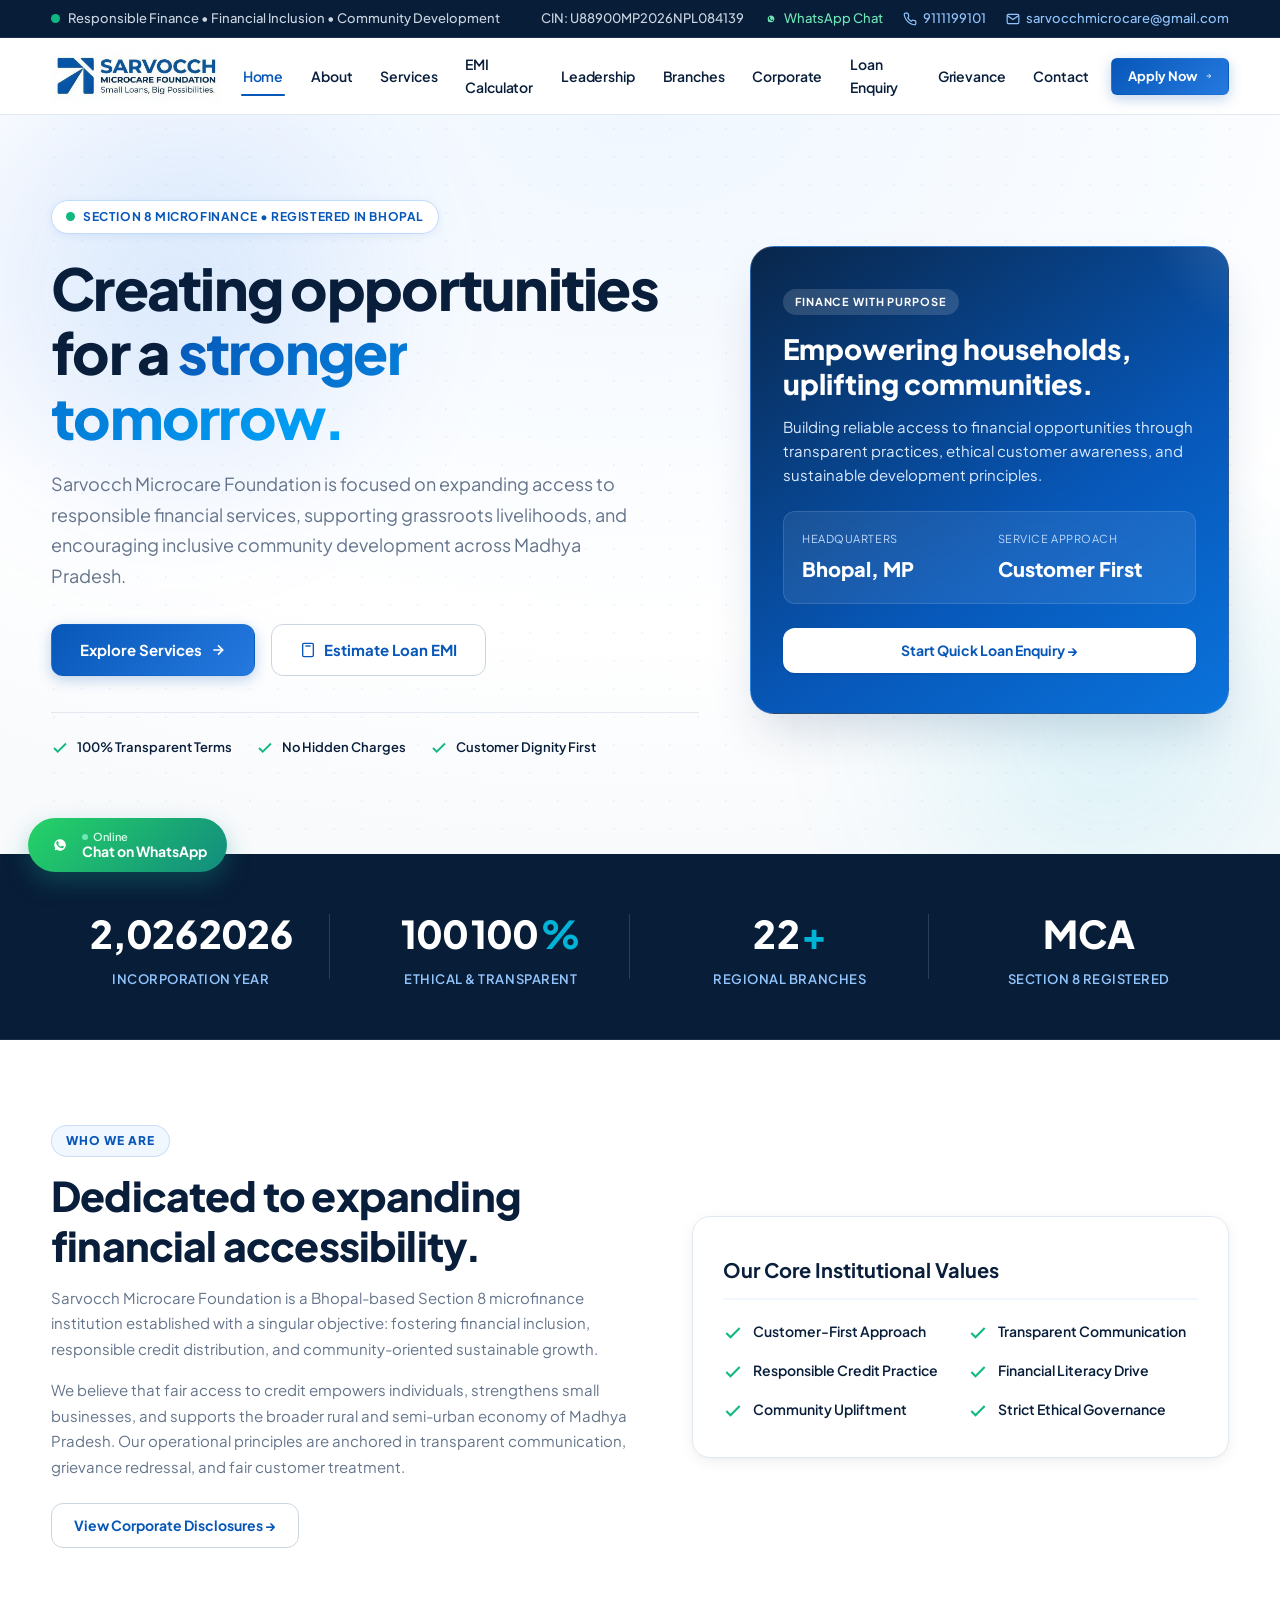
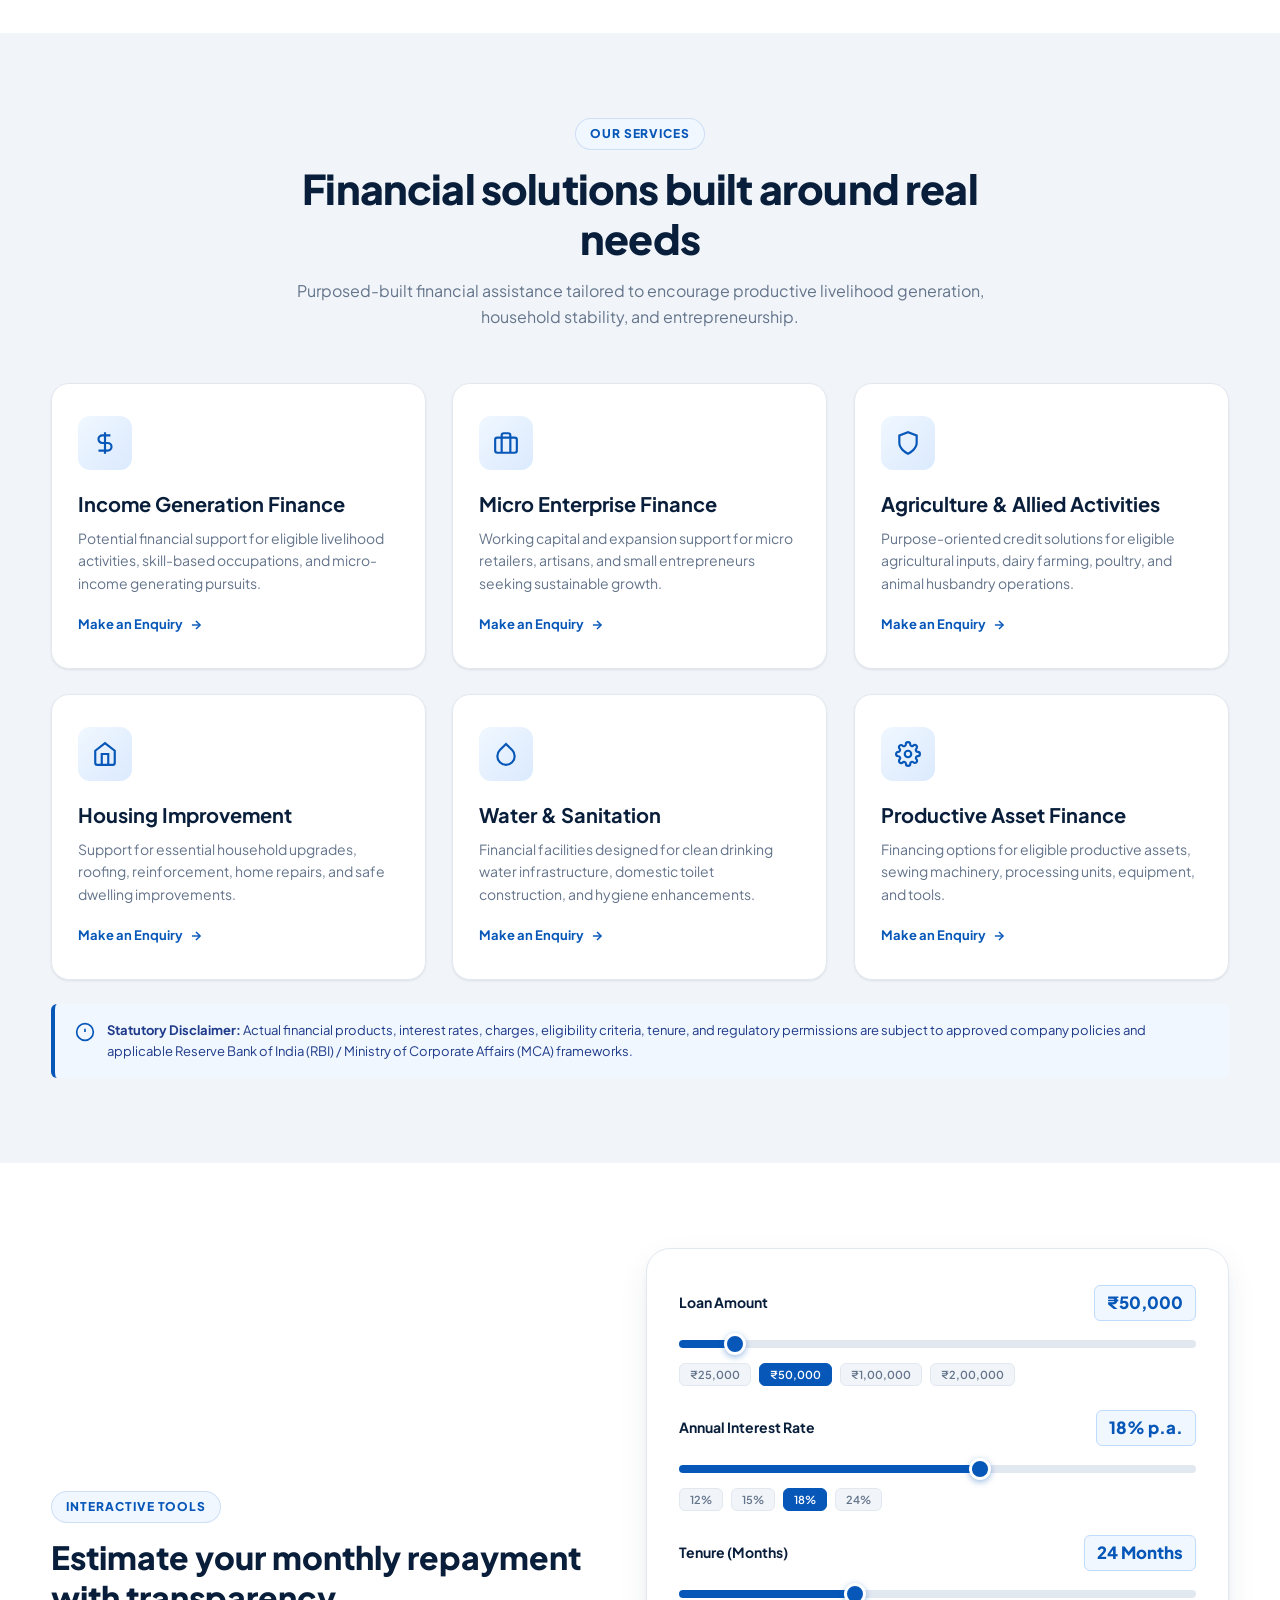
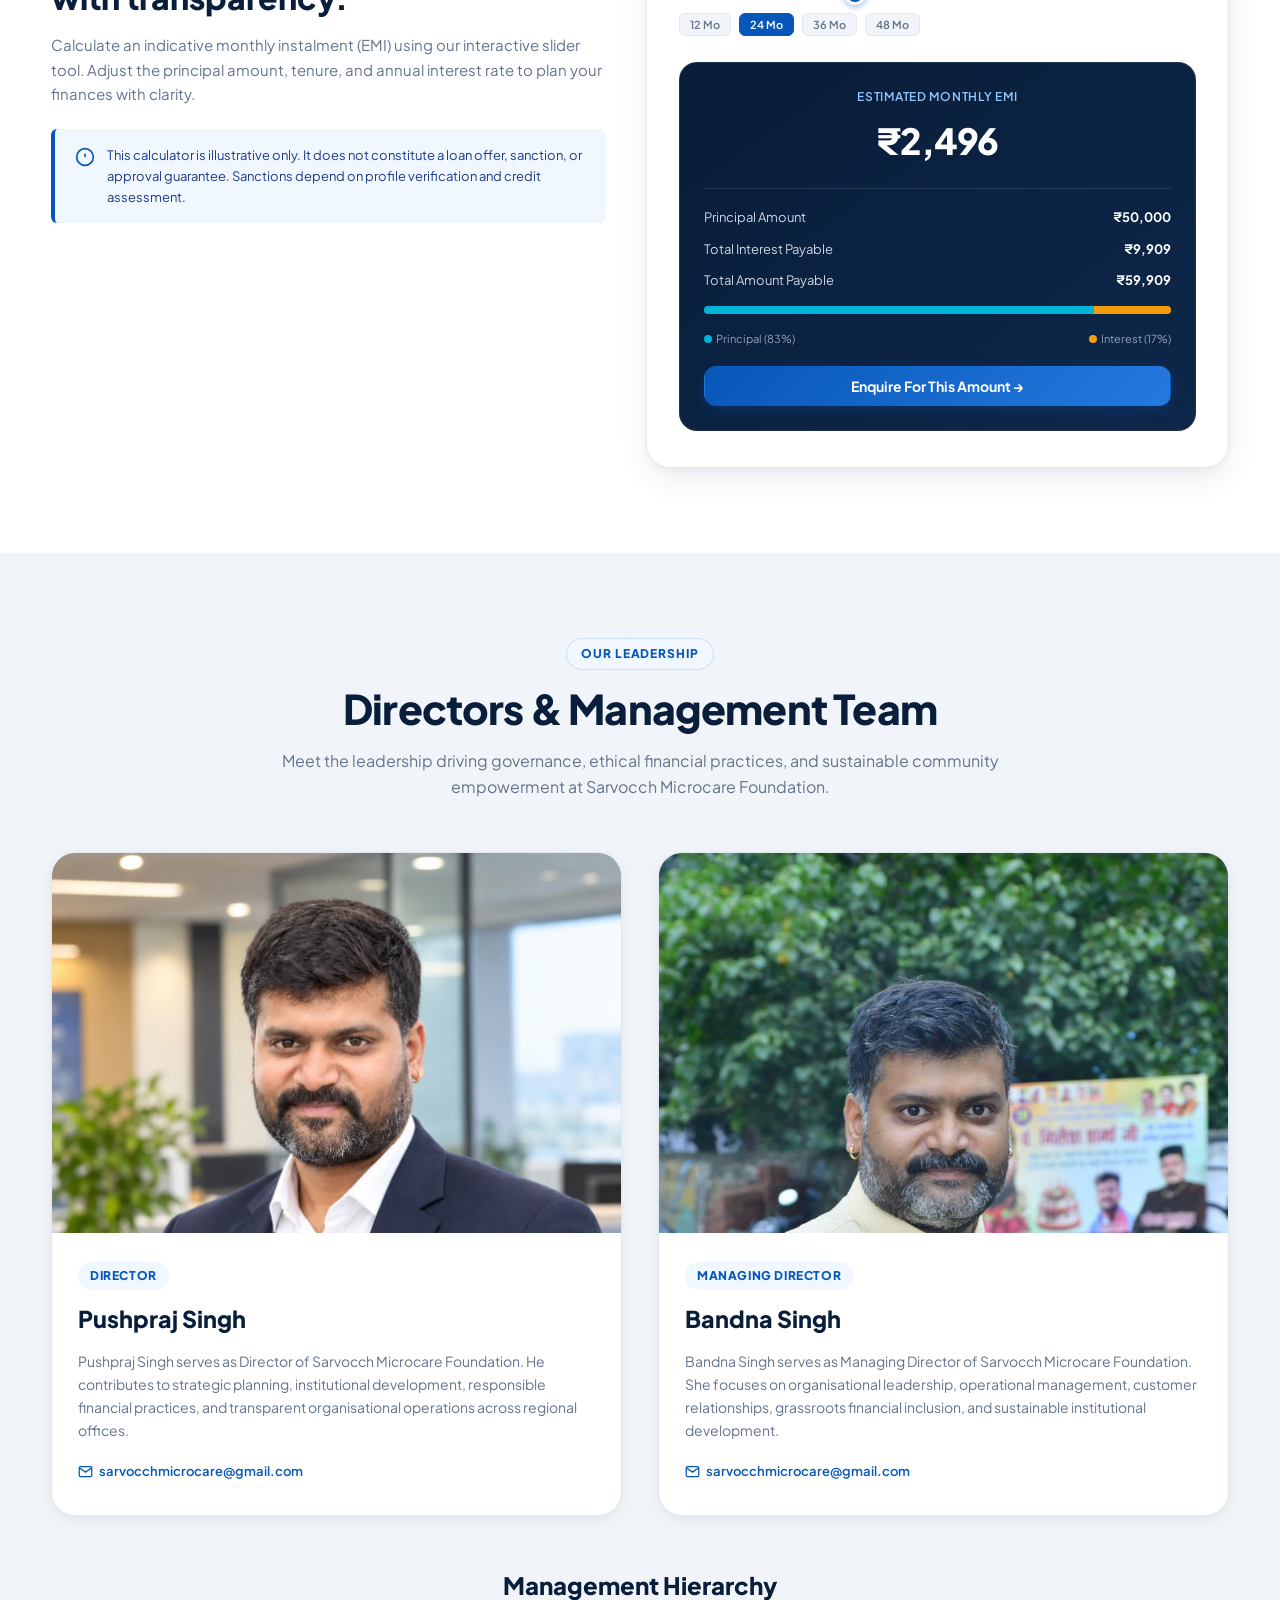
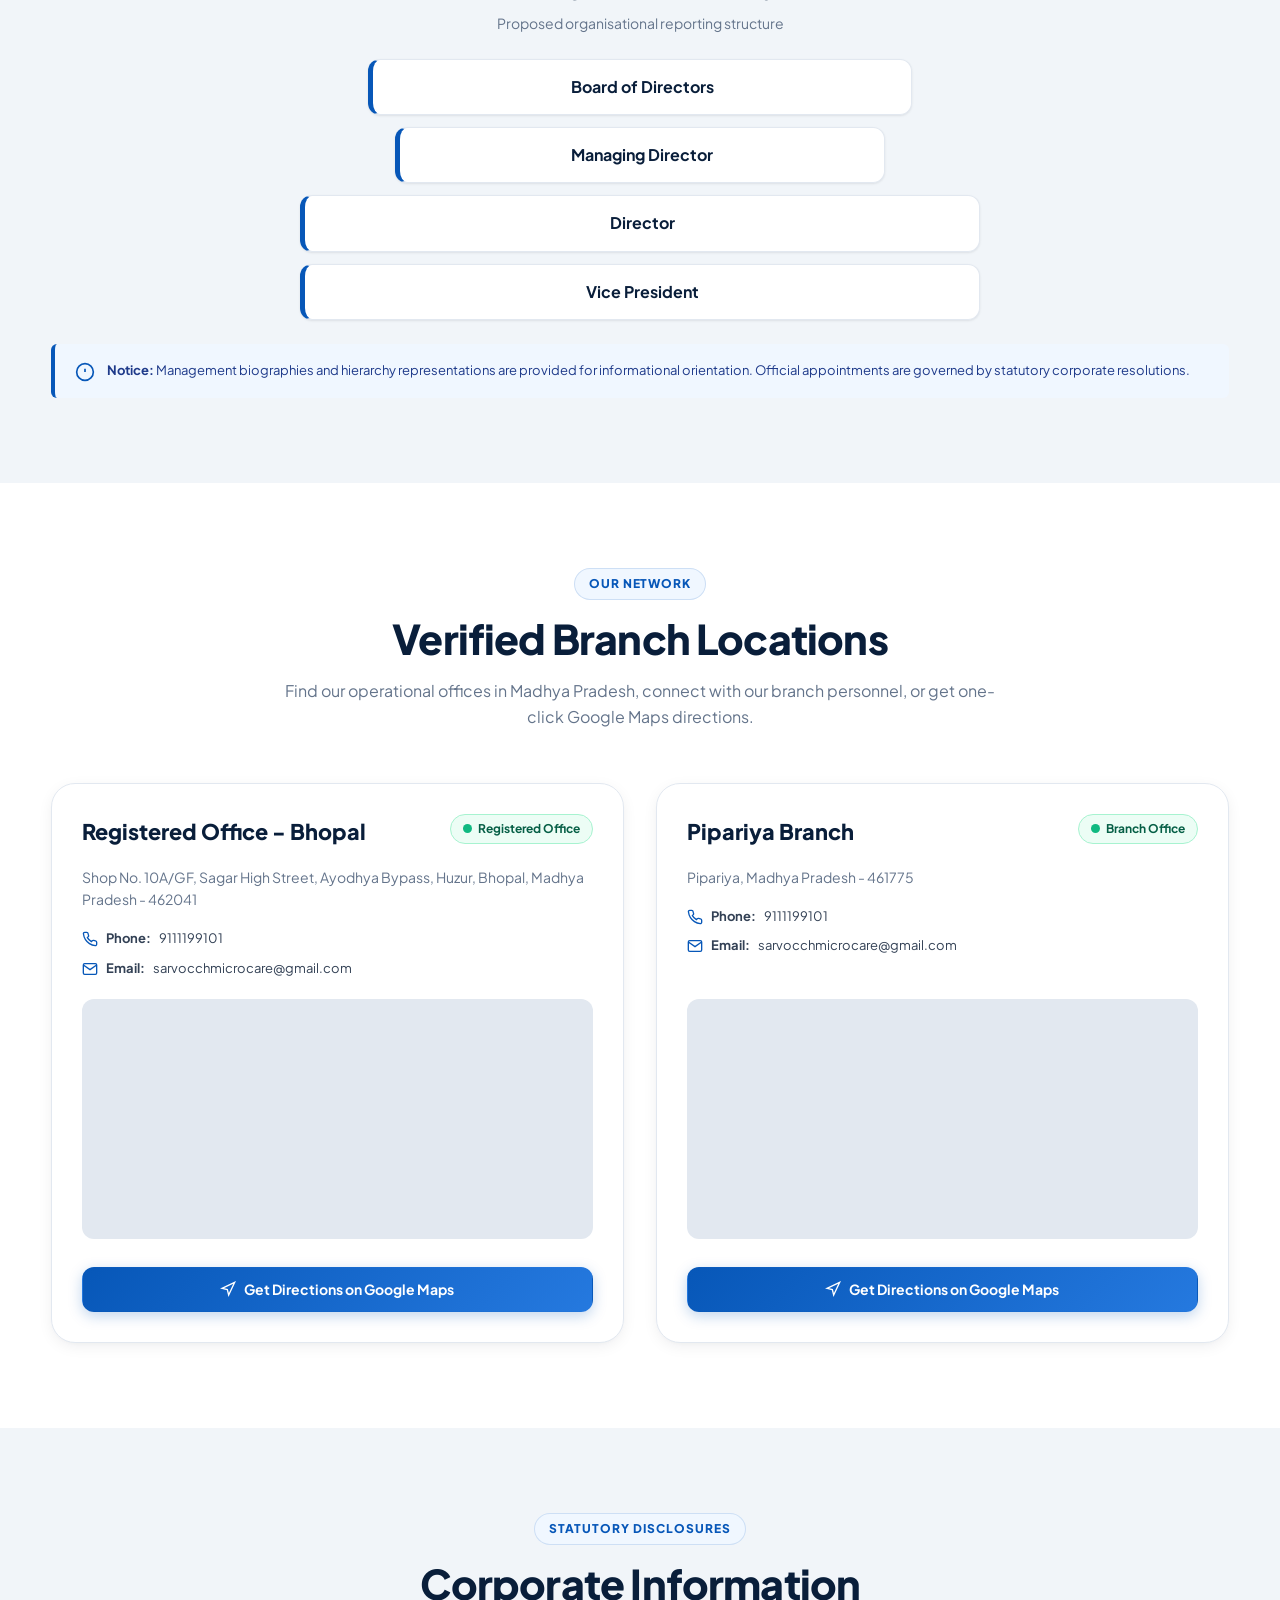
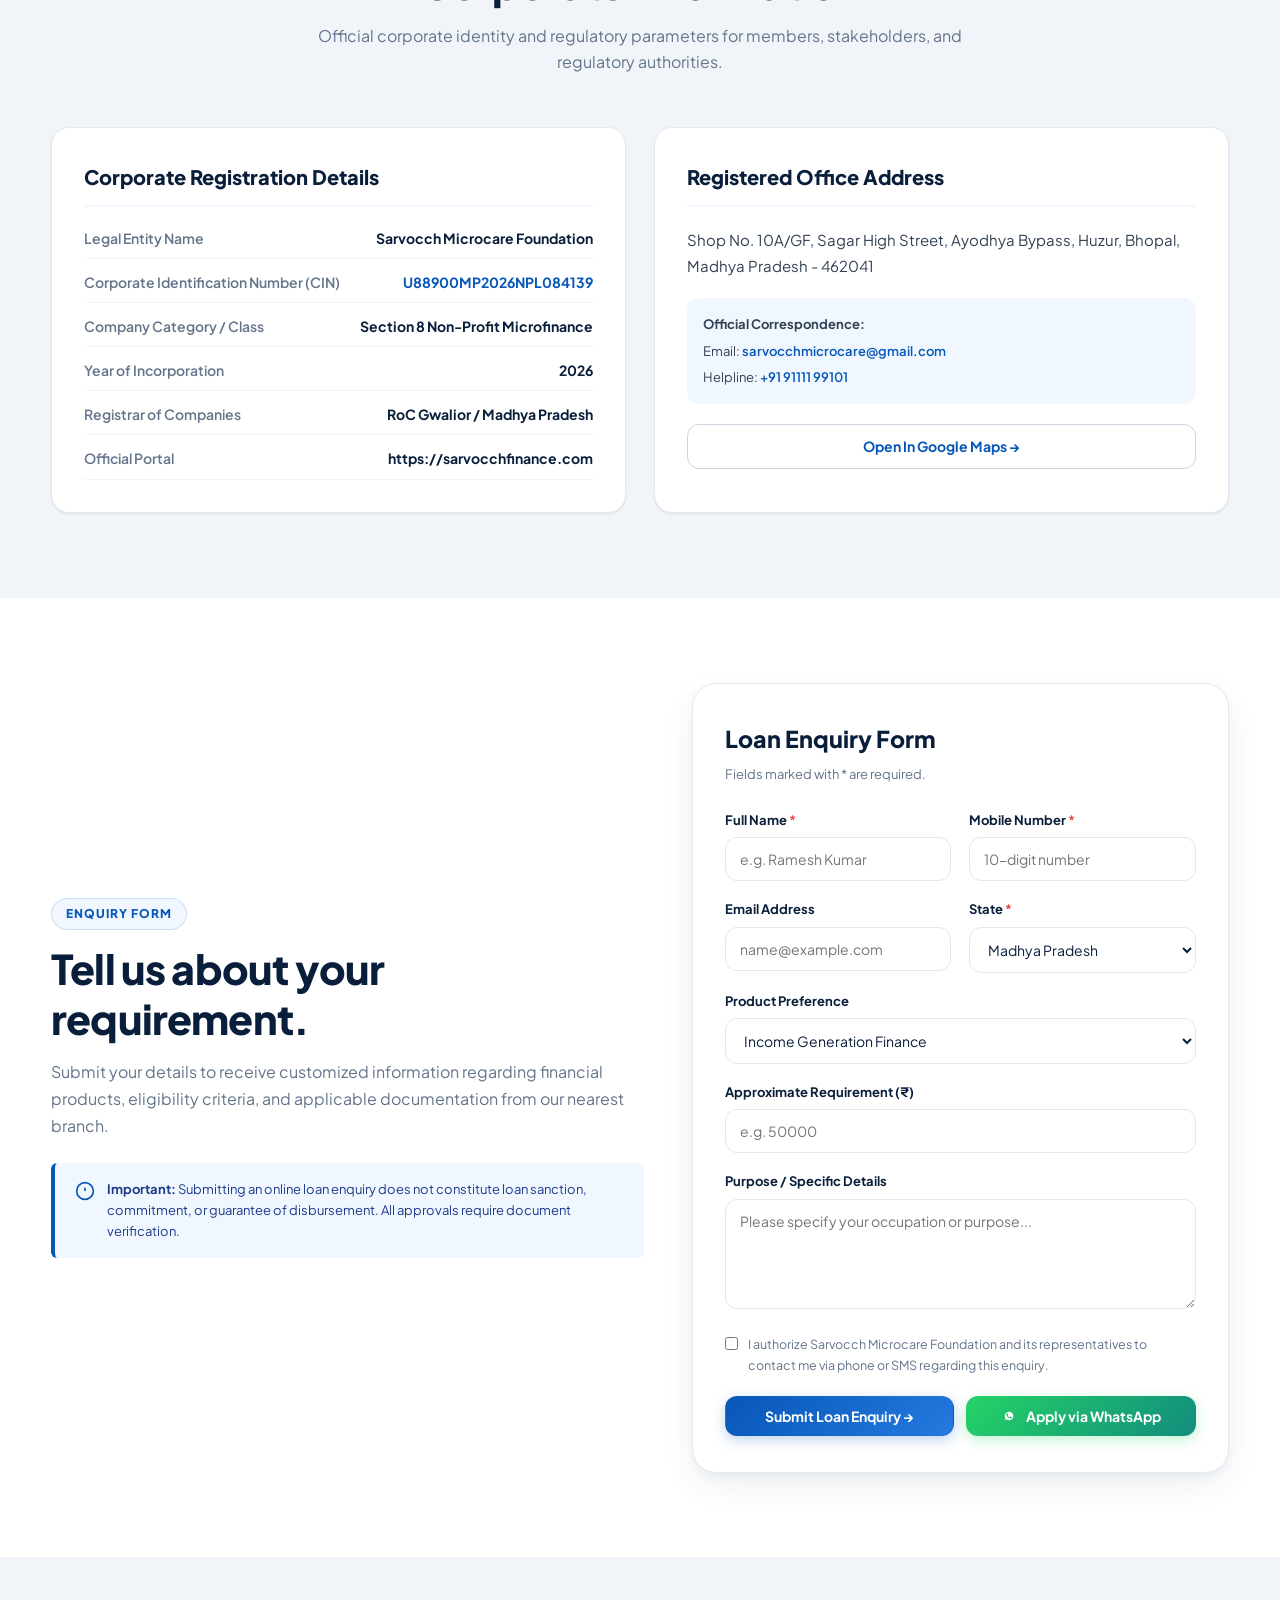
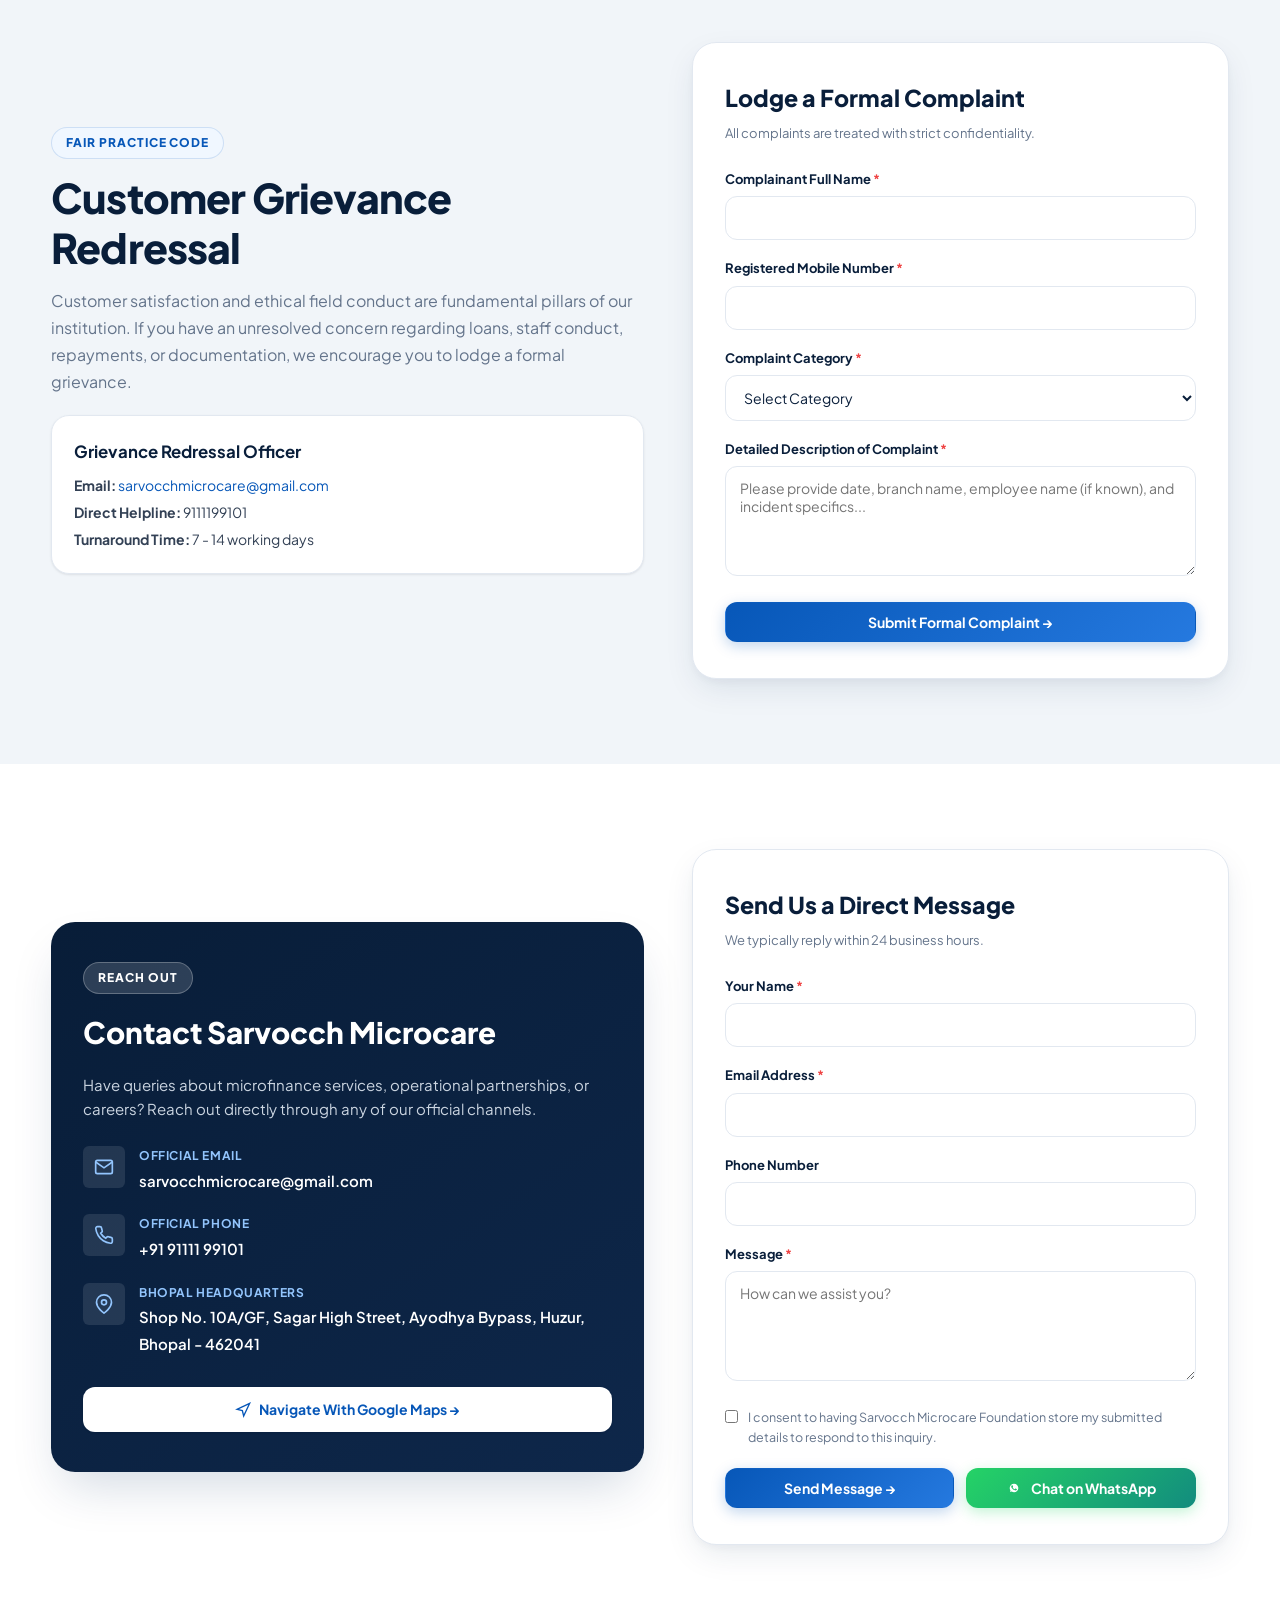
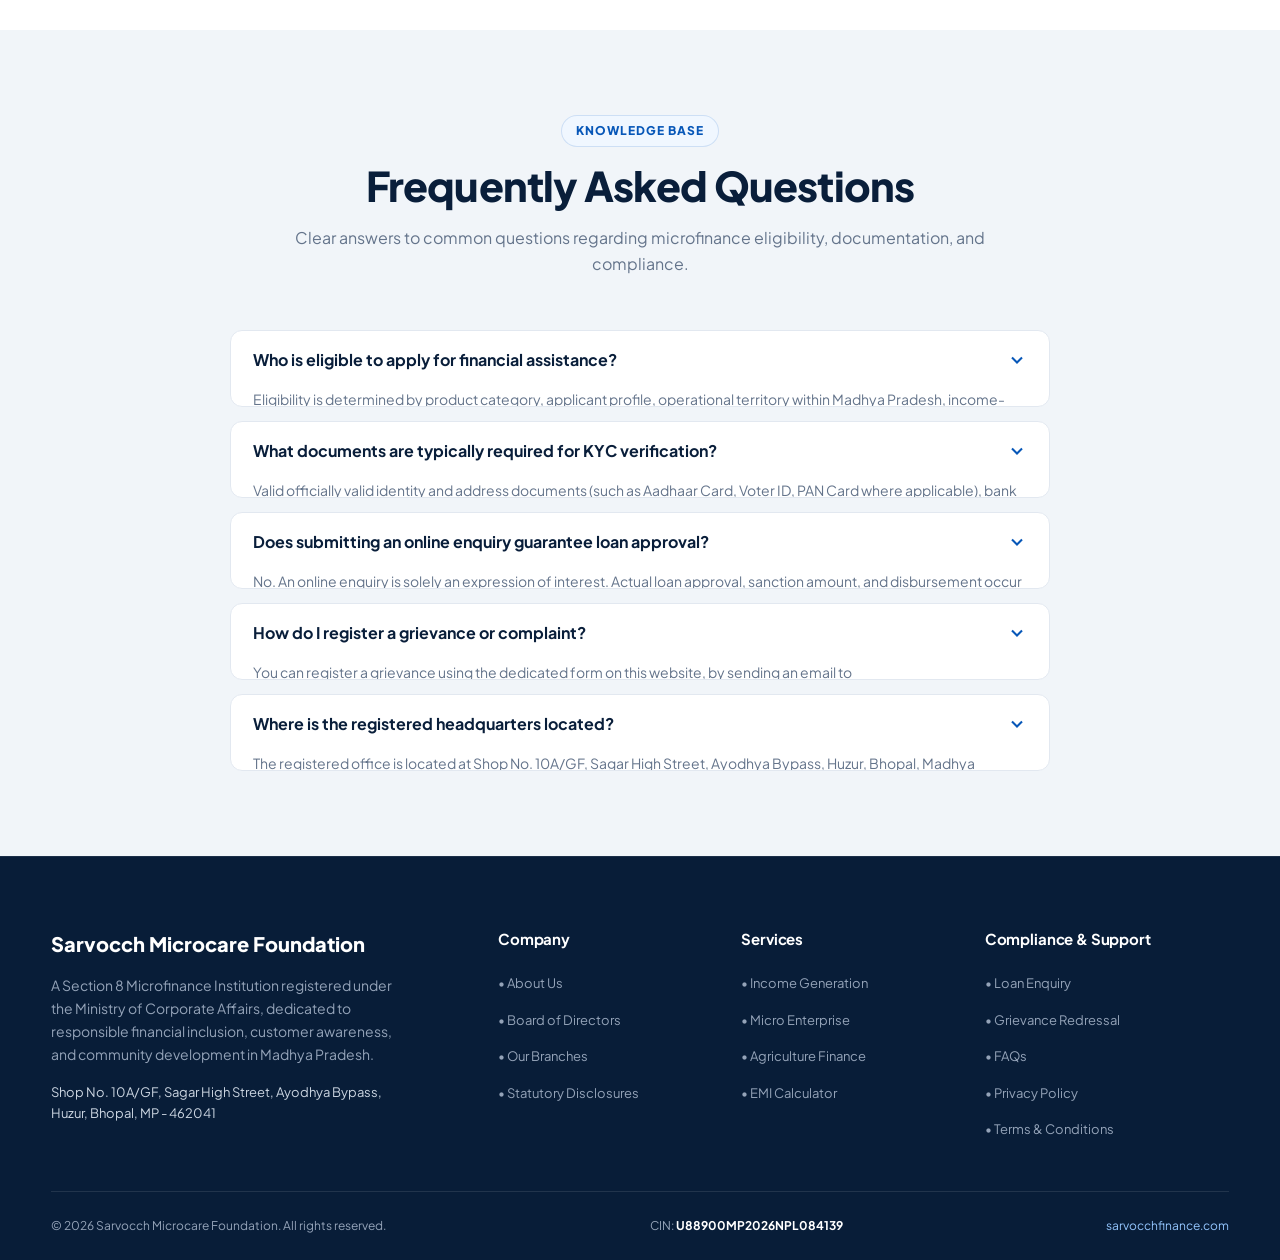
==== commit 334a1188: "Add full WhatsApp integration: floating chat widget, form deep-links, and free CallMeBot admin alert" ====
--- a/index.html
+++ b/index.html
@@ -69,6 +69,10 @@
             </div>
             <div class="topbar-contacts">
                 <span class="topbar-badge">CIN: U88900MP2026NPL084139</span>
+                <a href="https://wa.me/919111199101?text=Hello%20Sarvocch%20Microcare%20Foundation,%20I%20have%20an%20inquiry." target="_blank" rel="noopener noreferrer" class="topbar-link" style="color: #6ee7b7;">
+                    <svg width="14" height="14" viewBox="0 0 24 24" fill="currentColor"><path d="M12.031 6.172c-3.181 0-5.767 2.586-5.768 5.766-.001 1.298.38 2.27 1.019 3.287l-.582 2.128 2.182-.573c.978.58 1.911.928 3.145.929 3.178 0 5.767-2.587 5.768-5.766.001-3.187-2.575-5.77-5.764-5.771zm3.392 8.244c-.144.405-.837.774-1.17.824-.312.045-.698.077-2.127-.514-1.825-.756-3.003-2.613-3.094-2.735-.091-.122-.74-1.002-.74-1.911 0-.909.477-1.356.647-1.54.17-.184.372-.23.496-.23.125 0 .25.001.36.006.115.005.27-.043.421.32.156.375.534 1.302.58 1.396.046.094.077.204.015.328-.063.124-.094.202-.187.311-.093.11-.197.246-.281.331-.094.095-.192.198-.083.385.109.187.484.798 1.038 1.292.713.636 1.314.833 1.501.927.188.094.297.079.407-.047.111-.125.474-.551.6-.74.125-.188.25-.157.422-.094.172.063 1.092.515 1.279.609.187.094.312.141.358.219.046.078.046.452-.098.857z"/></svg>
+                    WhatsApp Chat
+                </a>
                 <a href="tel:9111199101" class="topbar-link">
                     <svg width="14" height="14" viewBox="0 0 24 24" fill="none" stroke="currentColor" stroke-width="2"><path d="M22 16.92v3a2 2 0 0 1-2.18 2 19.79 19.79 0 0 1-8.63-3.07 19.5 19.5 0 0 1-6-6 19.79 19.79 0 0 1-3.07-8.67A2 2 0 0 1 4.11 2h3a2 2 0 0 1 2 1.72 12.84 12.84 0 0 0 .7 2.81 2 2 0 0 1-.45 2.11L8.09 9.91a16 16 0 0 0 6 6l1.27-1.27a2 2 0 0 1 2.11-.45 12.84 12.84 0 0 0 2.81.7A2 2 0 0 1 22 16.92z"></path></svg>
                     9111199101
@@ -819,9 +823,15 @@
                             <span>I authorize Sarvocch Microcare Foundation and its representatives to contact me via phone or SMS regarding this enquiry.</span>
                         </label>
 
-                        <button type="submit" class="btn btn-primary btn-block btn-shimmer">
-                            <span>Submit Loan Enquiry &rarr;</span>
-                        </button>
+                        <div class="form-actions-split">
+                            <button type="submit" class="btn btn-primary btn-shimmer">
+                                <span>Submit Loan Enquiry &rarr;</span>
+                            </button>
+                            <button type="submit" class="btn btn-whatsapp">
+                                <svg width="18" height="18" viewBox="0 0 24 24" fill="currentColor"><path d="M12.031 6.172c-3.181 0-5.767 2.586-5.768 5.766-.001 1.298.38 2.27 1.019 3.287l-.582 2.128 2.182-.573c.978.58 1.911.928 3.145.929 3.178 0 5.767-2.587 5.768-5.766.001-3.187-2.575-5.77-5.764-5.771zm3.392 8.244c-.144.405-.837.774-1.17.824-.312.045-.698.077-2.127-.514-1.825-.756-3.003-2.613-3.094-2.735-.091-.122-.74-1.002-.74-1.911 0-.909.477-1.356.647-1.54.17-.184.372-.23.496-.23.125 0 .25.001.36.006.115.005.27-.043.421.32.156.375.534 1.302.58 1.396.046.094.077.204.015.328-.063.124-.094.202-.187.311-.093.11-.197.246-.281.331-.094.095-.192.198-.083.385.109.187.484.798 1.038 1.292.713.636 1.314.833 1.501.927.188.094.297.079.407-.047.111-.125.474-.551.6-.74.125-.188.25-.157.422-.094.172.063 1.092.515 1.279.609.187.094.312.141.358.219.046.078.046.452-.098.857z"/></svg>
+                                <span>Apply via WhatsApp</span>
+                            </button>
+                        </div>
                     </form>
                 </div>
             </div>
@@ -982,9 +992,15 @@
                             <span>I consent to having Sarvocch Microcare Foundation store my submitted details to respond to this inquiry.</span>
                         </label>
 
-                        <button type="submit" class="btn btn-primary btn-block btn-shimmer">
-                            <span>Send Message &rarr;</span>
-                        </button>
+                        <div class="form-actions-split">
+                            <button type="submit" class="btn btn-primary btn-shimmer">
+                                <span>Send Message &rarr;</span>
+                            </button>
+                            <button type="submit" class="btn btn-whatsapp">
+                                <svg width="18" height="18" viewBox="0 0 24 24" fill="currentColor"><path d="M12.031 6.172c-3.181 0-5.767 2.586-5.768 5.766-.001 1.298.38 2.27 1.019 3.287l-.582 2.128 2.182-.573c.978.58 1.911.928 3.145.929 3.178 0 5.767-2.587 5.768-5.766.001-3.187-2.575-5.77-5.764-5.771zm3.392 8.244c-.144.405-.837.774-1.17.824-.312.045-.698.077-2.127-.514-1.825-.756-3.003-2.613-3.094-2.735-.091-.122-.74-1.002-.74-1.911 0-.909.477-1.356.647-1.54.17-.184.372-.23.496-.23.125 0 .25.001.36.006.115.005.27-.043.421.32.156.375.534 1.302.58 1.396.046.094.077.204.015.328-.063.124-.094.202-.187.311-.093.11-.197.246-.281.331-.094.095-.192.198-.083.385.109.187.484.798 1.038 1.292.713.636 1.314.833 1.501.927.188.094.297.079.407-.047.111-.125.474-.551.6-.74.125-.188.25-.157.422-.094.172.063 1.092.515 1.279.609.187.094.312.141.358.219.046.078.046.452-.098.857z"/></svg>
+                                <span>Chat on WhatsApp</span>
+                            </button>
+                        </div>
                     </form>
                 </div>
             </div>
@@ -1131,6 +1147,19 @@
         </div>
     </footer>
 
+    <!-- FLOATING WHATSAPP CHAT WIDGET -->
+    <a href="https://wa.me/919111199101?text=Hello%20Sarvocch%20Microcare%20Foundation,%20I%20have%20an%20inquiry%20regarding%20financial%20services."
+       target="_blank"
+       rel="noopener noreferrer"
+       class="whatsapp-float"
+       aria-label="Chat with Sarvocch Microcare on WhatsApp">
+        <svg width="24" height="24" viewBox="0 0 24 24" fill="currentColor"><path d="M12.031 6.172c-3.181 0-5.767 2.586-5.768 5.766-.001 1.298.38 2.27 1.019 3.287l-.582 2.128 2.182-.573c.978.58 1.911.928 3.145.929 3.178 0 5.767-2.587 5.768-5.766.001-3.187-2.575-5.77-5.764-5.771zm3.392 8.244c-.144.405-.837.774-1.17.824-.312.045-.698.077-2.127-.514-1.825-.756-3.003-2.613-3.094-2.735-.091-.122-.74-1.002-.74-1.911 0-.909.477-1.356.647-1.54.17-.184.372-.23.496-.23.125 0 .25.001.36.006.115.005.27-.043.421.32.156.375.534 1.302.58 1.396.046.094.077.204.015.328-.063.124-.094.202-.187.311-.093.11-.197.246-.281.331-.094.095-.192.198-.083.385.109.187.484.798 1.038 1.292.713.636 1.314.833 1.501.927.188.094.297.079.407-.047.111-.125.474-.551.6-.74.125-.188.25-.157.422-.094.172.063 1.092.515 1.279.609.187.094.312.141.358.219.046.078.046.452-.098.857z"/></svg>
+        <div class="whatsapp-float-text">
+            <span class="status-label">Online</span>
+            <span>Chat on WhatsApp</span>
+        </div>
+    </a>
+
     <!-- BACK TO TOP FLOATING BUTTON -->
     <button class="back-to-top" aria-label="Scroll to top of page">
         <svg class="progress-ring" width="48" height="48" viewBox="0 0 48 48">
--- a/assets/css/styles.css
+++ b/assets/css/styles.css
@@ -1694,6 +1694,106 @@
 
 .toast-close:hover {
     color: var(--text-heading);
+}
+
+/* ----------------------------------------------------------
+   19.1 WHATSAPP WIDGETS & BUTTONS
+   ---------------------------------------------------------- */
+.whatsapp-float {
+    position: fixed;
+    bottom: 28px;
+    left: 28px;
+    z-index: 995;
+    display: inline-flex;
+    align-items: center;
+    gap: 10px;
+    background: linear-gradient(135deg, #25d366, #128c7e);
+    color: #ffffff;
+    padding: 12px 20px;
+    border-radius: var(--radius-full);
+    box-shadow: 0 10px 25px rgba(18, 140, 126, 0.35);
+    font-weight: 700;
+    font-size: 0.875rem;
+    cursor: pointer;
+    text-decoration: none;
+    transition: var(--transition);
+    animation: whatsappPulse 2.8s infinite;
+}
+
+.whatsapp-float:hover {
+    color: #ffffff;
+    transform: translateY(-3px) scale(1.02);
+    box-shadow: 0 14px 30px rgba(18, 140, 126, 0.45);
+}
+
+.whatsapp-float svg {
+    flex-shrink: 0;
+}
+
+.whatsapp-float-text {
+    display: flex;
+    flex-direction: column;
+    line-height: 1.2;
+}
+
+.whatsapp-float-text .status-label {
+    font-size: 0.6875rem;
+    font-weight: 600;
+    color: #d1fae5;
+    display: flex;
+    align-items: center;
+    gap: 5px;
+}
+
+.whatsapp-float-text .status-label::before {
+    content: '';
+    display: inline-block;
+    width: 6px;
+    height: 6px;
+    border-radius: 50%;
+    background: #6ee7b7;
+}
+
+.btn-whatsapp {
+    background: linear-gradient(135deg, #25d366, #128c7e);
+    color: #ffffff !important;
+    border: none;
+    display: inline-flex;
+    align-items: center;
+    justify-content: center;
+    gap: 8px;
+    box-shadow: 0 4px 14px rgba(37, 211, 102, 0.28);
+}
+
+.btn-whatsapp:hover {
+    background: linear-gradient(135deg, #1ebe5d, #0e7266);
+    color: #ffffff !important;
+    transform: translateY(-1px);
+    box-shadow: 0 6px 18px rgba(37, 211, 102, 0.38);
+}
+
+.form-actions-split {
+    display: grid;
+    grid-template-columns: 1fr 1fr;
+    gap: 12px;
+    margin-top: 14px;
+}
+
+@media (max-width: 640px) {
+    .whatsapp-float {
+        bottom: 20px;
+        left: 20px;
+        padding: 12px;
+        border-radius: 50%;
+    }
+
+    .whatsapp-float-text {
+        display: none;
+    }
+
+    .form-actions-split {
+        grid-template-columns: 1fr;
+    }
 }
 
 /* ----------------------------------------------------------
--- a/assets/css/animations.css
+++ b/assets/css/animations.css
@@ -142,6 +142,18 @@
     to {
         transform: translateX(110%);
         opacity: 0;
+    }
+}
+
+@keyframes whatsappPulse {
+    0% {
+        box-shadow: 0 0 0 0 rgba(37, 211, 102, 0.7);
+    }
+    70% {
+        box-shadow: 0 0 0 15px rgba(37, 211, 102, 0);
+    }
+    100% {
+        box-shadow: 0 0 0 0 rgba(37, 211, 102, 0);
     }
 }
 
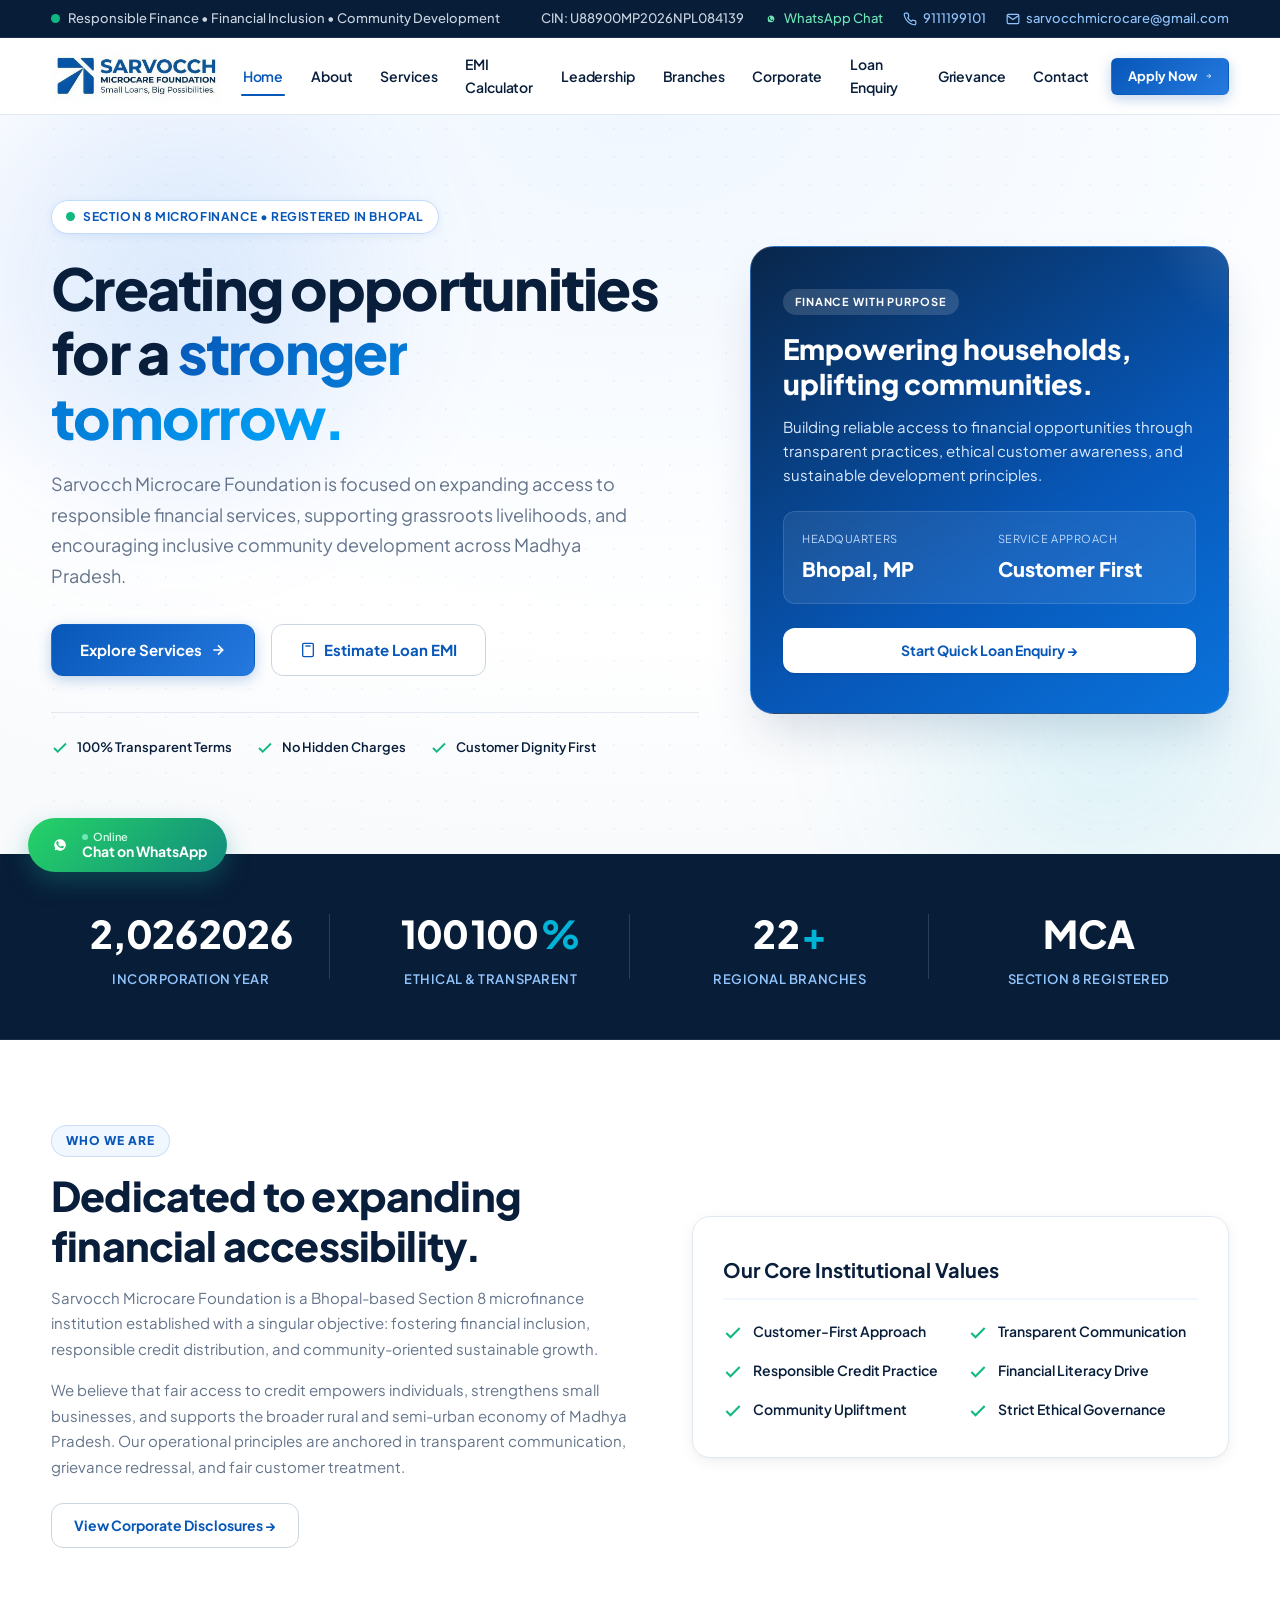
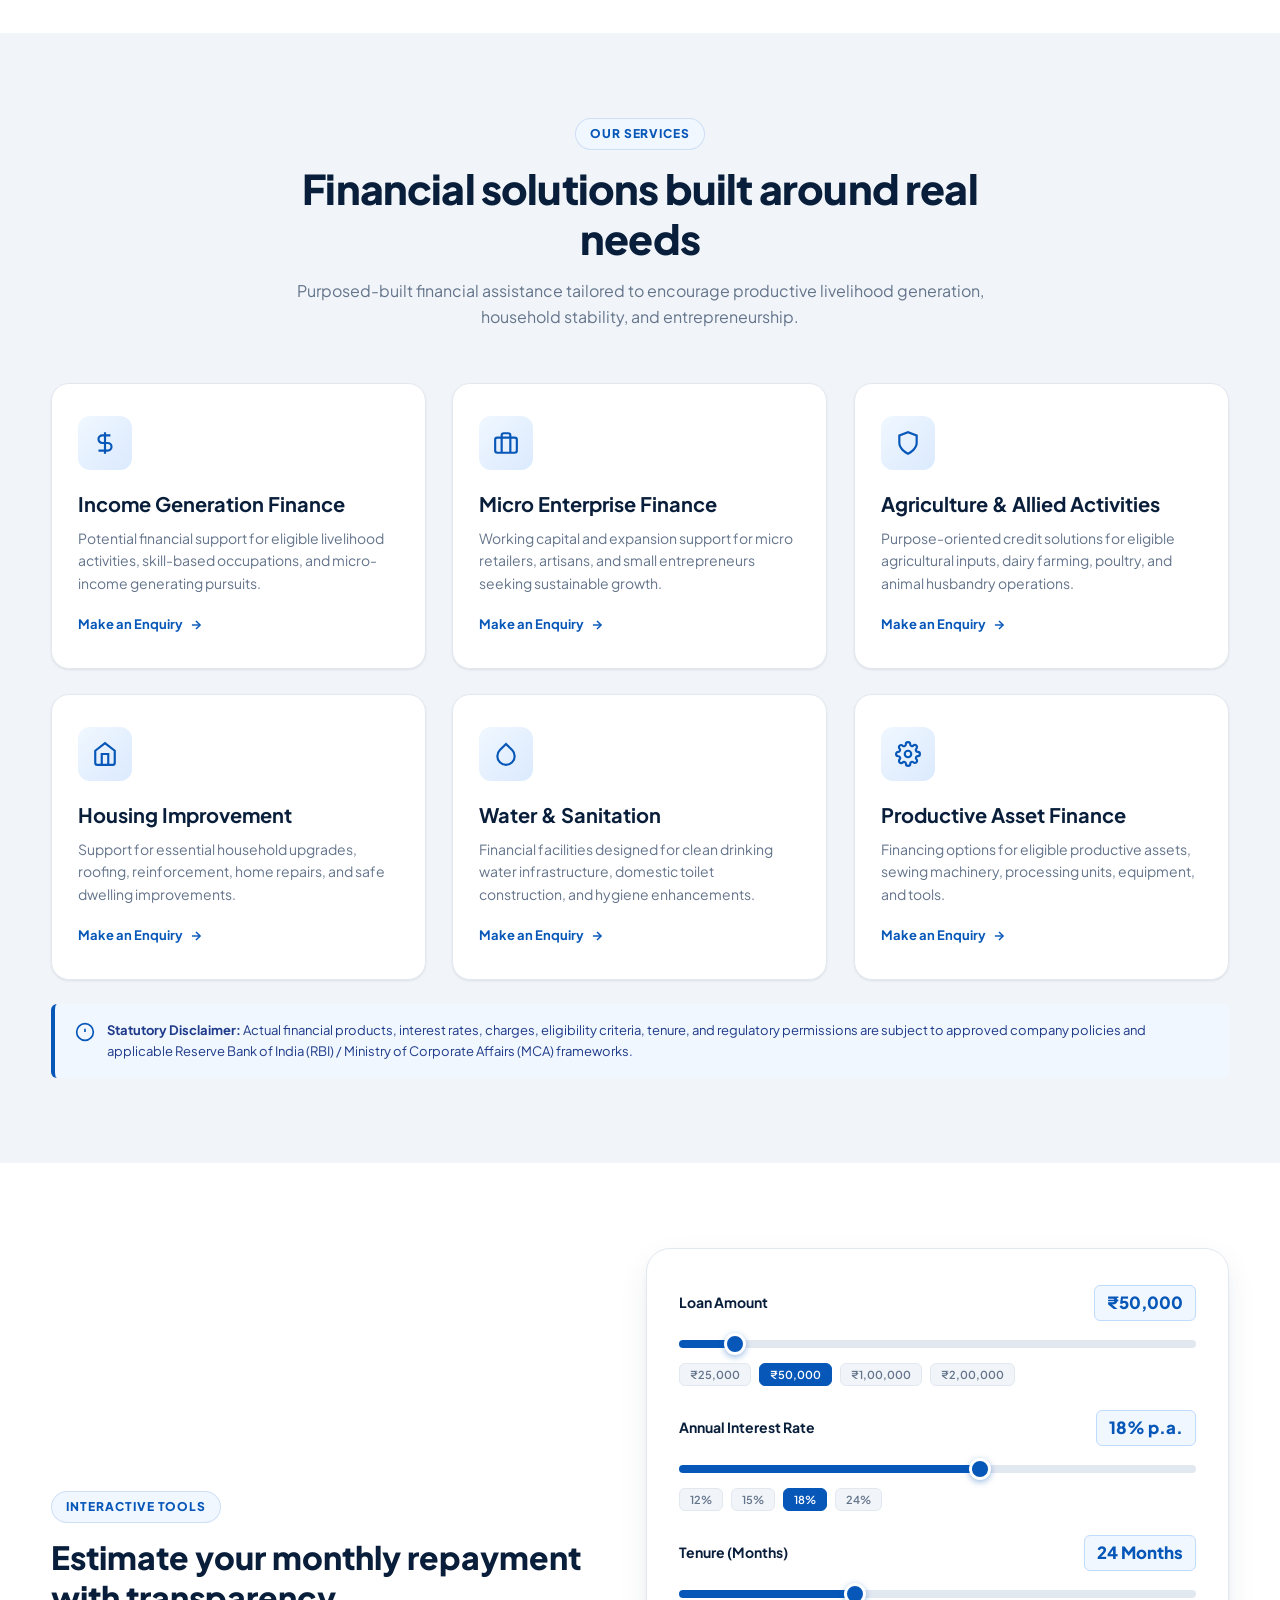
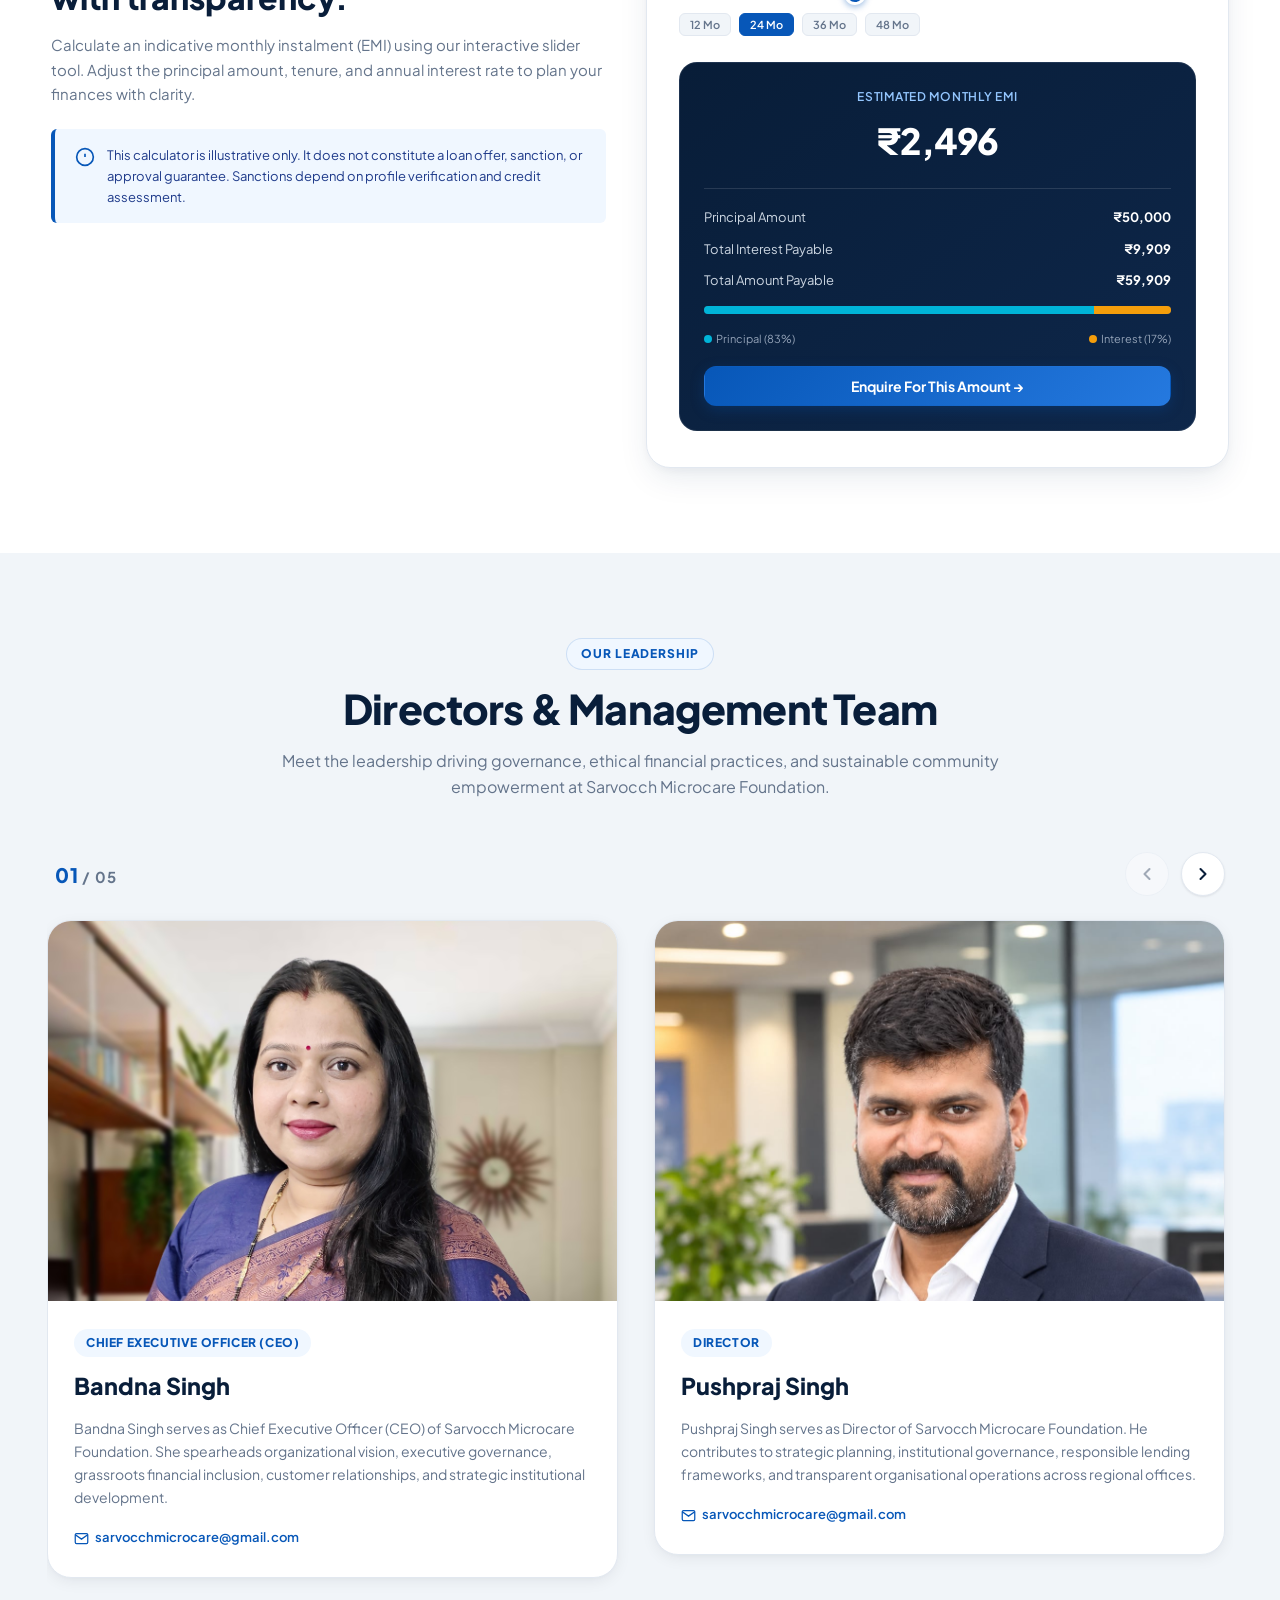
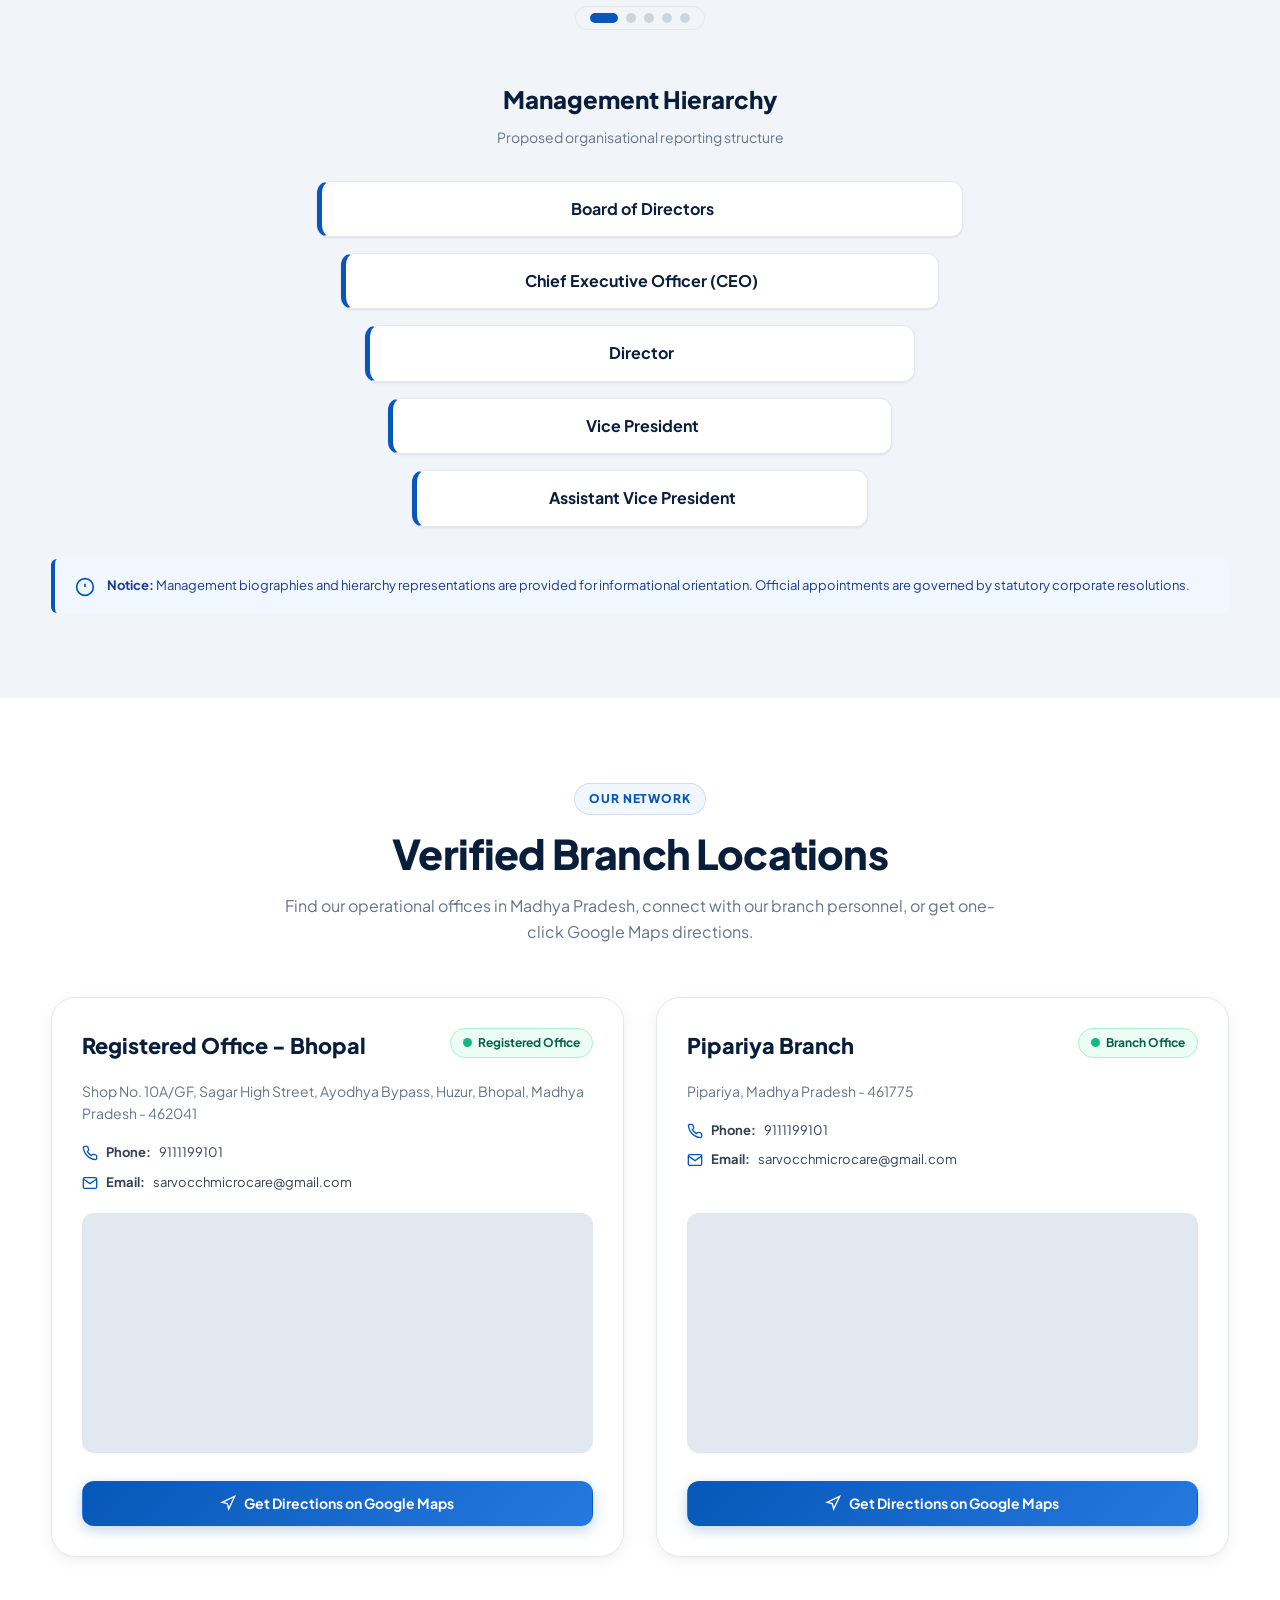
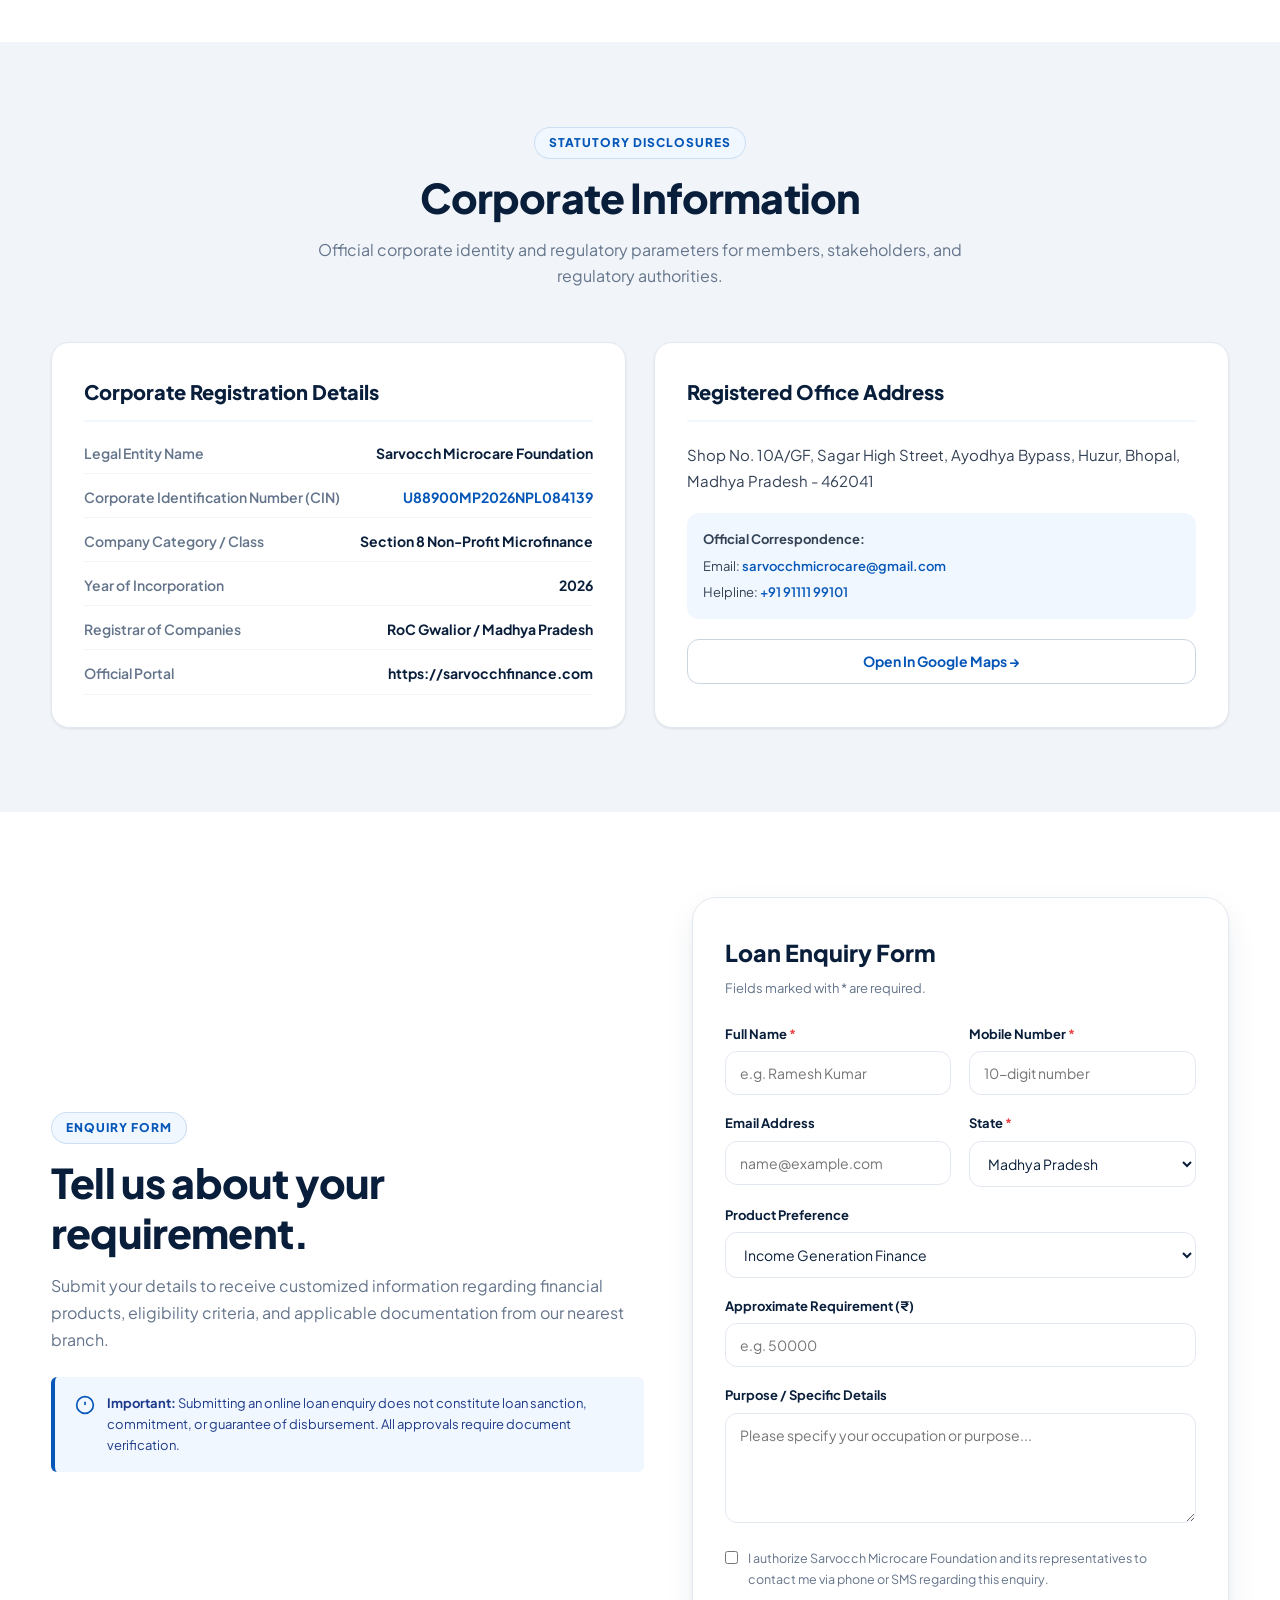
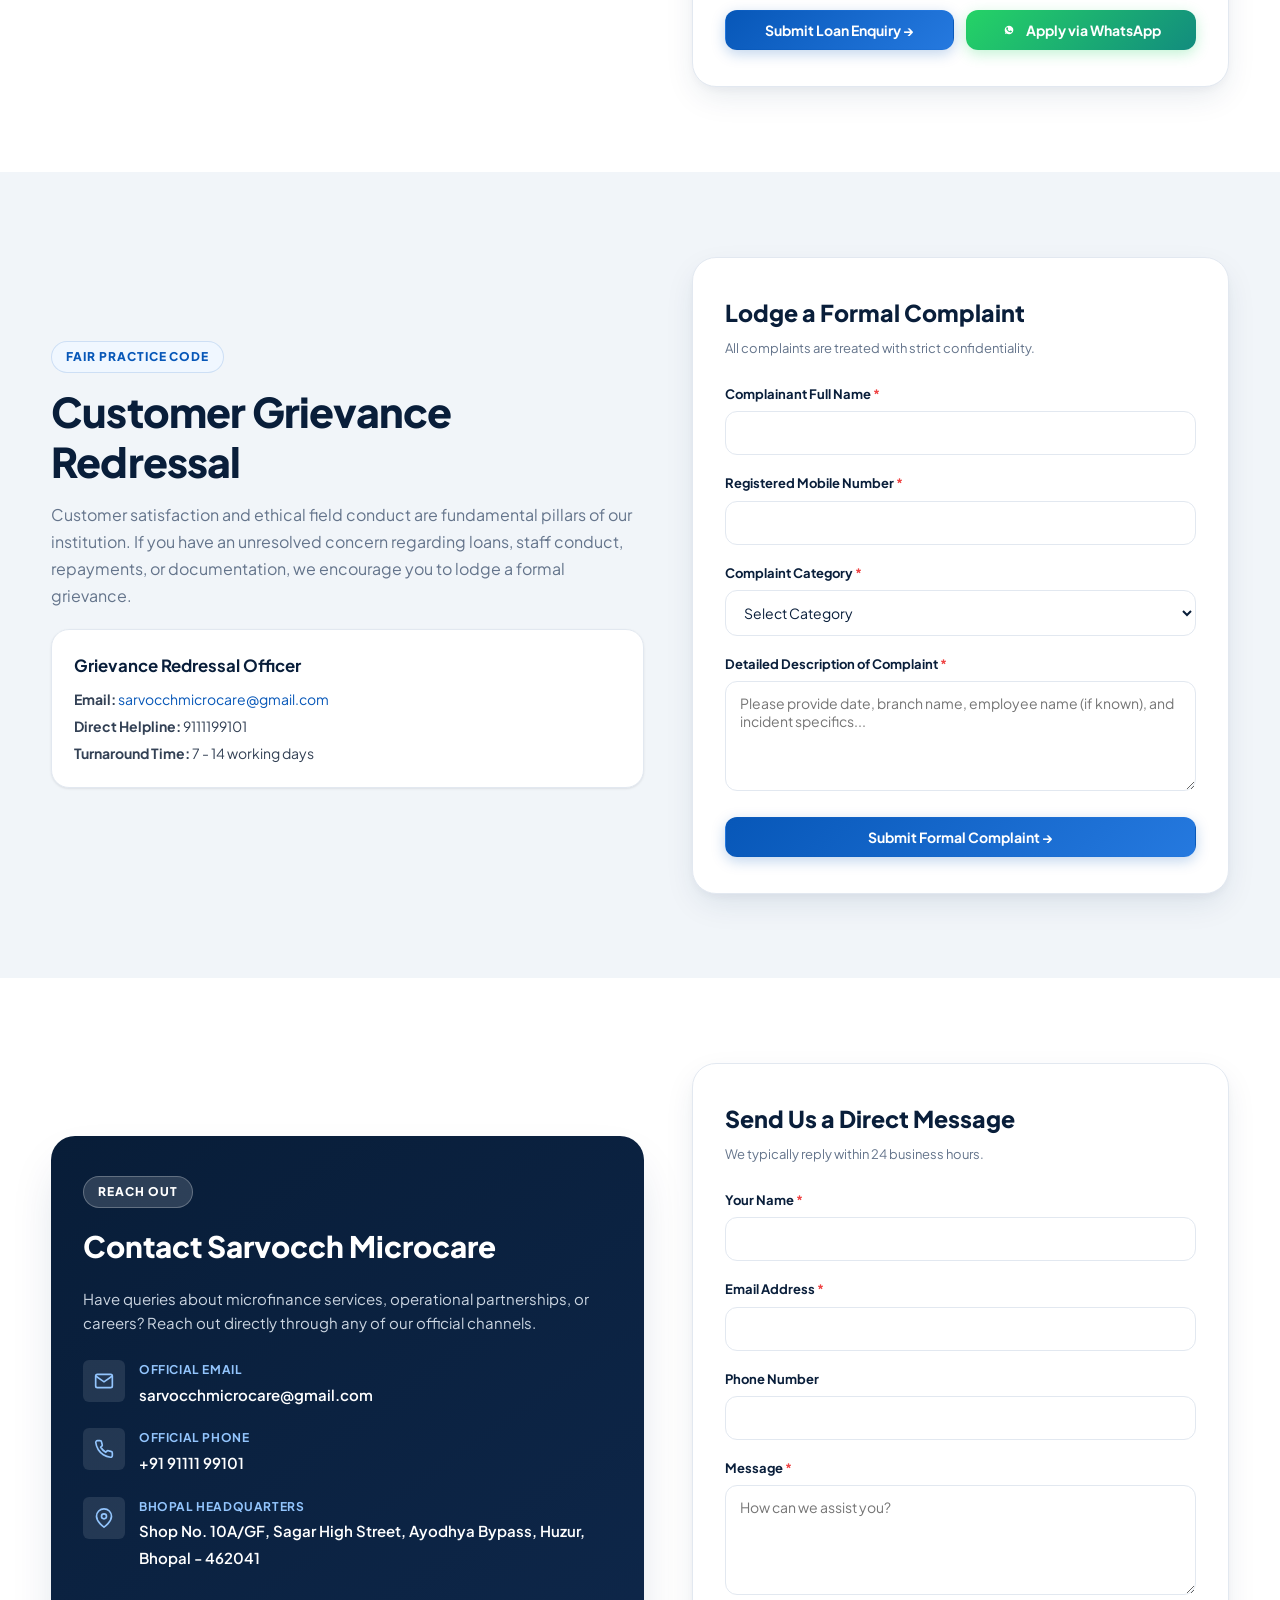
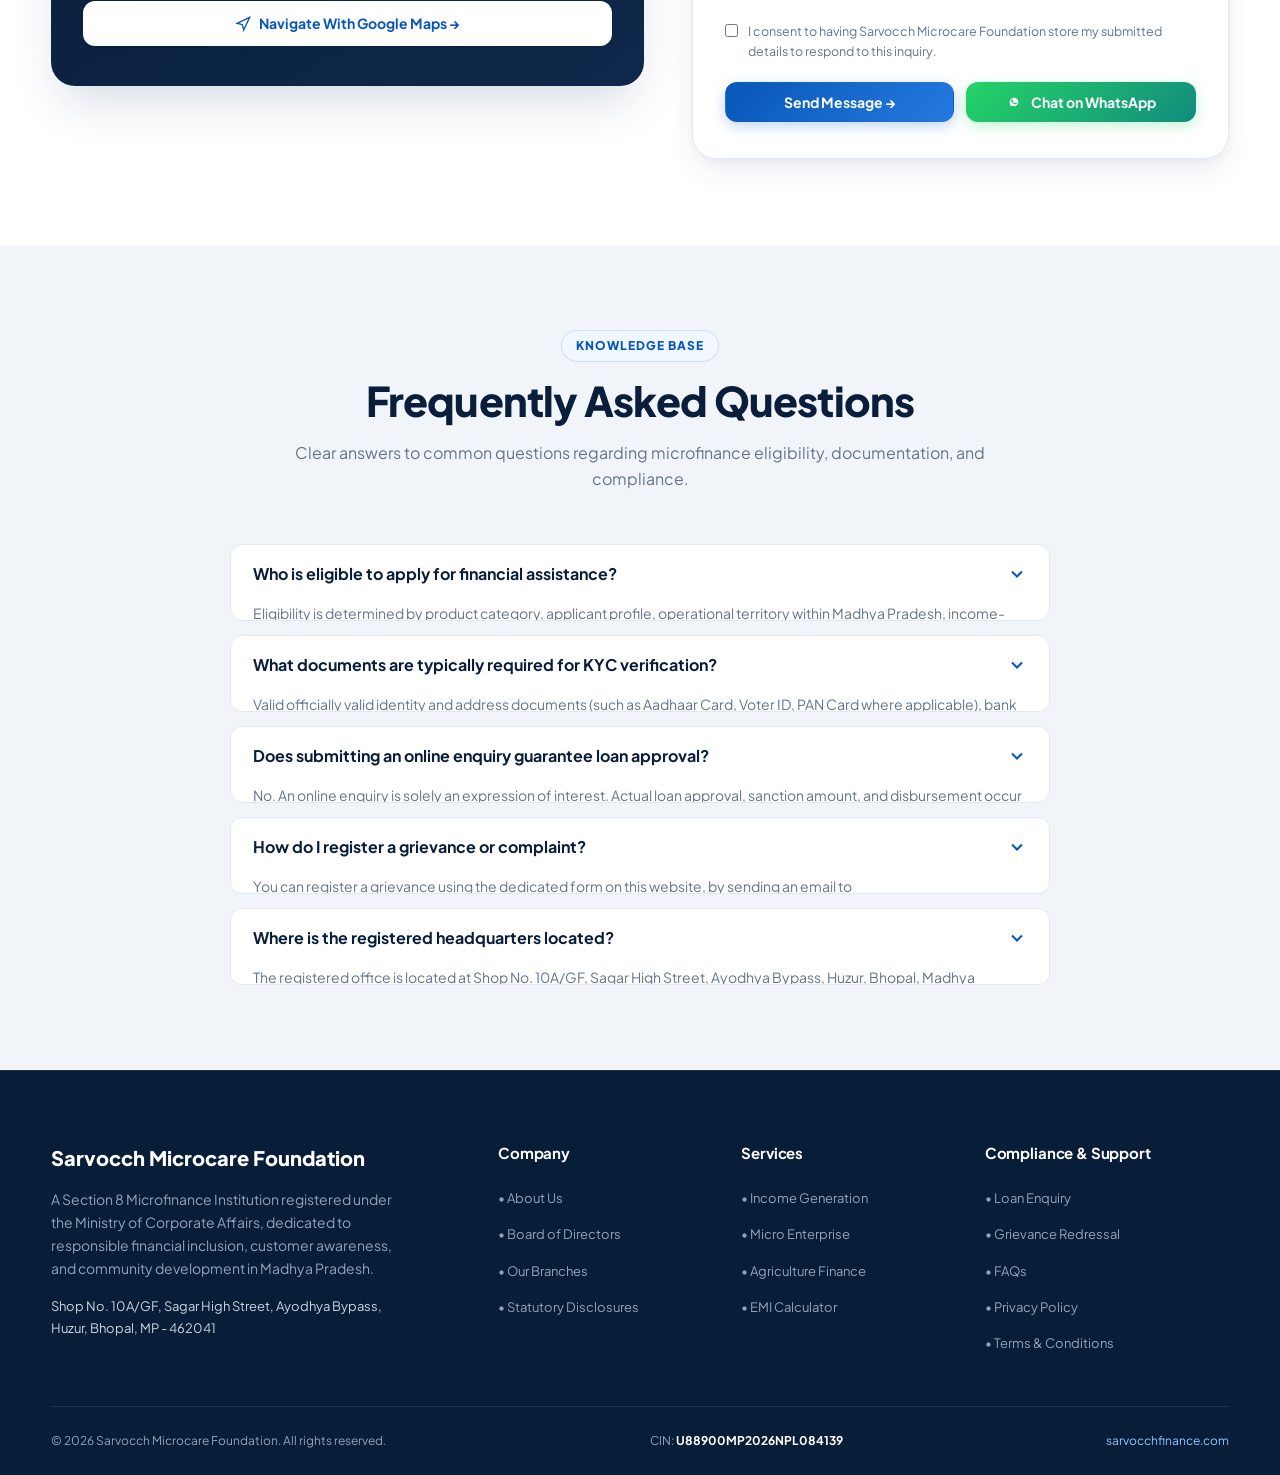
==== commit cdec778e: "Add responsive 5-member leadership carousel with updated CEO photo and new VP/AVP profiles" ====
--- a/index.html
+++ b/index.html
@@ -513,42 +513,131 @@
                     </p>
                 </div>
 
-                <div class="leadership-grid">
-                    <!-- Director: Pushpraj Singh -->
-                    <div class="leader-card card-interactive reveal delay-100">
-                        <div class="leader-photo-wrapper">
-                            <img src="assets/images/pushpraj-singh.jpg.jpeg" alt="Pushpraj Singh - Director" class="leader-photo-img" onerror="this.style.display='none';this.nextElementSibling.style.display='flex';">
-                            <div class="leader-initials-fallback" style="display:none;">PS</div>
-                        </div>
-                        <div class="leader-details">
-                            <span class="leader-designation-badge">Director</span>
-                            <h3 class="leader-name">Pushpraj Singh</h3>
-                            <p class="leader-bio">
-                                Pushpraj Singh serves as Director of Sarvocch Microcare Foundation. He contributes to strategic planning, institutional development, responsible financial practices, and transparent organisational operations across regional offices.
-                            </p>
-                            <a href="mailto:sarvocchmicrocare@gmail.com" class="leader-email-link">
-                                <svg width="15" height="15" viewBox="0 0 24 24" fill="none" stroke="currentColor" stroke-width="2"><path d="M4 4h16c1.1 0 2 .9 2 2v12c0 1.1-.9 2-2 2H4c-1.1 0-2-.9-2-2V6c0-1.1.9-2 2-2z"></path><polyline points="22,6 12,13 2,6"></polyline></svg>
-                                <span>sarvocchmicrocare@gmail.com</span>
-                            </a>
-                        </div>
-                    </div>
-
-                    <!-- Managing Director: Bandna Singh -->
-                    <div class="leader-card card-interactive reveal delay-200">
-                        <div class="leader-photo-wrapper">
-                            <img src="assets/images/bandna-singh.jpg.jpeg" alt="Bandna Singh - Managing Director" class="leader-photo-img" onerror="this.style.display='none';this.nextElementSibling.style.display='flex';">
-                            <div class="leader-initials-fallback" style="display:none;">BS</div>
-                        </div>
-                        <div class="leader-details">
-                            <span class="leader-designation-badge">Managing Director</span>
-                            <h3 class="leader-name">Bandna Singh</h3>
-                            <p class="leader-bio">
-                                Bandna Singh serves as Managing Director of Sarvocch Microcare Foundation. She focuses on organisational leadership, operational management, customer relationships, grassroots financial inclusion, and sustainable institutional development.
-                            </p>
-                            <a href="mailto:sarvocchmicrocare@gmail.com" class="leader-email-link">
-                                <svg width="15" height="15" viewBox="0 0 24 24" fill="none" stroke="currentColor" stroke-width="2"><path d="M4 4h16c1.1 0 2 .9 2 2v12c0 1.1-.9 2-2 2H4c-1.1 0-2-.9-2-2V6c0-1.1.9-2 2-2z"></path><polyline points="22,6 12,13 2,6"></polyline></svg>
-                                <span>sarvocchmicrocare@gmail.com</span>
-                            </a>
+                <!-- LEADERSHIP CAROUSEL -->
+                <div class="leadership-carousel-wrapper reveal">
+                    <!-- Carousel Controls Header -->
+                    <div class="carousel-header">
+                        <div class="carousel-counter" id="leaderCounter">
+                            <span class="current-slide">01</span> / <span class="total-slides">05</span>
+                        </div>
+                        <div class="carousel-controls">
+                            <button type="button" class="carousel-btn prev-btn" id="leaderPrev" aria-label="Previous leader">
+                                <svg width="20" height="20" viewBox="0 0 24 24" fill="none" stroke="currentColor" stroke-width="2.5" stroke-linecap="round" stroke-linejoin="round"><polyline points="15 18 9 12 15 6"></polyline></svg>
+                            </button>
+                            <button type="button" class="carousel-btn next-btn" id="leaderNext" aria-label="Next leader">
+                                <svg width="20" height="20" viewBox="0 0 24 24" fill="none" stroke="currentColor" stroke-width="2.5" stroke-linecap="round" stroke-linejoin="round"><polyline points="9 18 15 12 9 6"></polyline></svg>
+                            </button>
+                        </div>
+                    </div>
+
+                    <!-- Carousel Track Container -->
+                    <div class="leadership-carousel" id="leaderCarousel" tabindex="0" aria-label="Leadership Team Carousel">
+                        <div class="leadership-track" id="leaderTrack">
+                            <!-- Leader 1: Bandna Singh (CEO) -->
+                            <div class="leader-card card-interactive carousel-slide">
+                                <div class="leader-photo-wrapper">
+                                    <img src="assets/images/bandana-singh-ceo.jpg" alt="Bandna Singh - Chief Executive Officer" class="leader-photo-img" onerror="this.style.display='none';this.nextElementSibling.style.display='flex';">
+                                    <div class="leader-initials-fallback" style="display:none;">BS</div>
+                                </div>
+                                <div class="leader-details">
+                                    <span class="leader-designation-badge">Chief Executive Officer (CEO)</span>
+                                    <h3 class="leader-name">Bandna Singh</h3>
+                                    <p class="leader-bio">
+                                        Bandna Singh serves as Chief Executive Officer (CEO) of Sarvocch Microcare Foundation. She spearheads organizational vision, executive governance, grassroots financial inclusion, customer relationships, and strategic institutional development.
+                                    </p>
+                                    <a href="mailto:sarvocchmicrocare@gmail.com" class="leader-email-link">
+                                        <svg width="15" height="15" viewBox="0 0 24 24" fill="none" stroke="currentColor" stroke-width="2"><path d="M4 4h16c1.1 0 2 .9 2 2v12c0 1.1-.9 2-2 2H4c-1.1 0-2-.9-2-2V6c0-1.1.9-2 2-2z"></path><polyline points="22,6 12,13 2,6"></polyline></svg>
+                                        <span>sarvocchmicrocare@gmail.com</span>
+                                    </a>
+                                </div>
+                            </div>
+
+                            <!-- Leader 2: Pushpraj Singh (Director) -->
+                            <div class="leader-card card-interactive carousel-slide">
+                                <div class="leader-photo-wrapper">
+                                    <img src="assets/images/pushpraj-singh.jpg.jpeg" alt="Pushpraj Singh - Director" class="leader-photo-img" onerror="this.style.display='none';this.nextElementSibling.style.display='flex';">
+                                    <div class="leader-initials-fallback" style="display:none;">PS</div>
+                                </div>
+                                <div class="leader-details">
+                                    <span class="leader-designation-badge">Director</span>
+                                    <h3 class="leader-name">Pushpraj Singh</h3>
+                                    <p class="leader-bio">
+                                        Pushpraj Singh serves as Director of Sarvocch Microcare Foundation. He contributes to strategic planning, institutional governance, responsible lending frameworks, and transparent organisational operations across regional offices.
+                                    </p>
+                                    <a href="mailto:sarvocchmicrocare@gmail.com" class="leader-email-link">
+                                        <svg width="15" height="15" viewBox="0 0 24 24" fill="none" stroke="currentColor" stroke-width="2"><path d="M4 4h16c1.1 0 2 .9 2 2v12c0 1.1-.9 2-2 2H4c-1.1 0-2-.9-2-2V6c0-1.1.9-2 2-2z"></path><polyline points="22,6 12,13 2,6"></polyline></svg>
+                                        <span>sarvocchmicrocare@gmail.com</span>
+                                    </a>
+                                </div>
+                            </div>
+
+                            <!-- Leader 3: Abhinav Raisa (Vice President) -->
+                            <div class="leader-card card-interactive carousel-slide">
+                                <div class="leader-photo-wrapper">
+                                    <img src="assets/images/abhinav-raisa.jpg" alt="Abhinav Raisa - Vice President" class="leader-photo-img" onerror="this.style.display='none';this.nextElementSibling.style.display='flex';">
+                                    <div class="leader-initials-fallback" style="display:none;">AR</div>
+                                </div>
+                                <div class="leader-details">
+                                    <span class="leader-designation-badge">Vice President</span>
+                                    <h3 class="leader-name">Abhinav Raisa</h3>
+                                    <p class="leader-bio">
+                                        Abhinav Raisa serves as Vice President at Sarvocch Microcare Foundation, overseeing strategic operations, branch administration, loan portfolio performance, and client engagement systems across our growing network.
+                                    </p>
+                                    <a href="mailto:sarvocchmicrocare@gmail.com" class="leader-email-link">
+                                        <svg width="15" height="15" viewBox="0 0 24 24" fill="none" stroke="currentColor" stroke-width="2"><path d="M4 4h16c1.1 0 2 .9 2 2v12c0 1.1-.9 2-2 2H4c-1.1 0-2-.9-2-2V6c0-1.1.9-2 2-2z"></path><polyline points="22,6 12,13 2,6"></polyline></svg>
+                                        <span>sarvocchmicrocare@gmail.com</span>
+                                    </a>
+                                </div>
+                            </div>
+
+                            <!-- Leader 4: Tapan Dubey (Assistant Vice President) -->
+                            <div class="leader-card card-interactive carousel-slide">
+                                <div class="leader-photo-wrapper">
+                                    <img src="assets/images/tapan-dubey.jpg" alt="Tapan Dubey - Assistant Vice President" class="leader-photo-img" onerror="this.style.display='none';this.nextElementSibling.style.display='flex';">
+                                    <div class="leader-initials-fallback" style="display:none;">TD</div>
+                                </div>
+                                <div class="leader-details">
+                                    <span class="leader-designation-badge">Assistant Vice President</span>
+                                    <h3 class="leader-name">Tapan Dubey</h3>
+                                    <p class="leader-bio">
+                                        Tapan Dubey serves as Assistant Vice President, leading regional portfolio management, risk evaluation, regulatory compliance, and community outreach operations across Madhya Pradesh.
+                                    </p>
+                                    <a href="mailto:sarvocchmicrocare@gmail.com" class="leader-email-link">
+                                        <svg width="15" height="15" viewBox="0 0 24 24" fill="none" stroke="currentColor" stroke-width="2"><path d="M4 4h16c1.1 0 2 .9 2 2v12c0 1.1-.9 2-2 2H4c-1.1 0-2-.9-2-2V6c0-1.1.9-2 2-2z"></path><polyline points="22,6 12,13 2,6"></polyline></svg>
+                                        <span>sarvocchmicrocare@gmail.com</span>
+                                    </a>
+                                </div>
+                            </div>
+
+                            <!-- Leader 5: Yogesh Rajput (Assistant Vice President) -->
+                            <div class="leader-card card-interactive carousel-slide">
+                                <div class="leader-photo-wrapper">
+                                    <img src="assets/images/yogesh-rajput.jpg" alt="Yogesh Rajput - Assistant Vice President" class="leader-photo-img" onerror="this.style.display='none';this.nextElementSibling.style.display='flex';">
+                                    <div class="leader-initials-fallback" style="display:none;">YR</div>
+                                </div>
+                                <div class="leader-details">
+                                    <span class="leader-designation-badge">Assistant Vice President</span>
+                                    <h3 class="leader-name">Yogesh Rajput</h3>
+                                    <p class="leader-bio">
+                                        Yogesh Rajput serves as Assistant Vice President, managing field operations, customer grievance mechanisms, branch coordination, and grassroots financial literacy initiatives.
+                                    </p>
+                                    <a href="mailto:sarvocchmicrocare@gmail.com" class="leader-email-link">
+                                        <svg width="15" height="15" viewBox="0 0 24 24" fill="none" stroke="currentColor" stroke-width="2"><path d="M4 4h16c1.1 0 2 .9 2 2v12c0 1.1-.9 2-2 2H4c-1.1 0-2-.9-2-2V6c0-1.1.9-2 2-2z"></path><polyline points="22,6 12,13 2,6"></polyline></svg>
+                                        <span>sarvocchmicrocare@gmail.com</span>
+                                    </a>
+                                </div>
+                            </div>
+                        </div>
+                    </div>
+
+                    <!-- Carousel Dots Indicator -->
+                    <div class="carousel-dots-wrapper">
+                        <div class="carousel-dots" id="leaderDots">
+                            <button type="button" class="carousel-dot active" data-index="0" aria-label="Slide 1"></button>
+                            <button type="button" class="carousel-dot" data-index="1" aria-label="Slide 2"></button>
+                            <button type="button" class="carousel-dot" data-index="2" aria-label="Slide 3"></button>
+                            <button type="button" class="carousel-dot" data-index="3" aria-label="Slide 4"></button>
+                            <button type="button" class="carousel-dot" data-index="4" aria-label="Slide 5"></button>
                         </div>
                     </div>
                 </div>
@@ -557,10 +646,13 @@
                     <h3 style="font-size: 1.5rem; font-weight: 800; color: var(--text-heading); margin-bottom: 6px;">Management Hierarchy</h3>
                     <p style="font-size: 0.875rem; color: var(--text-muted); margin-bottom: 24px;">Proposed organisational reporting structure</p>
 
-                    <div class="hierarchy-item">Board of Directors</div>
-                    <div class="hierarchy-item">Managing Director</div>
-                    <div class="hierarchy-item">Director</div>
-                    <div class="hierarchy-item">Vice President</div>
+                    <div class="hierarchy-list">
+                        <div class="hierarchy-item">Board of Directors</div>
+                        <div class="hierarchy-item">Chief Executive Officer (CEO)</div>
+                        <div class="hierarchy-item">Director</div>
+                        <div class="hierarchy-item">Vice President</div>
+                        <div class="hierarchy-item">Assistant Vice President</div>
+                    </div>
                 </div>
 
                 <div class="notice-box reveal">
--- a/assets/css/styles.css
+++ b/assets/css/styles.css
@@ -981,10 +981,102 @@
 /* ----------------------------------------------------------
    12. LEADERSHIP SECTION
    ---------------------------------------------------------- */
-.leadership-grid {
-    display: grid;
-    grid-template-columns: repeat(2, 1fr);
+.leadership-carousel-wrapper {
+    position: relative;
+    width: 100%;
+}
+
+.carousel-header {
+    display: flex;
+    justify-content: space-between;
+    align-items: center;
+    margin-bottom: 24px;
+    padding: 0 4px;
+}
+
+.carousel-counter {
+    font-size: 0.9375rem;
+    font-weight: 700;
+    color: var(--text-muted);
+    letter-spacing: 0.05em;
+}
+
+.carousel-counter .current-slide {
+    font-size: 1.25rem;
+    font-weight: 800;
+    color: var(--primary);
+}
+
+.carousel-controls {
+    display: flex;
+    gap: 12px;
+}
+
+.carousel-btn {
+    width: 44px;
+    height: 44px;
+    border-radius: var(--radius-full);
+    border: 1px solid var(--border);
+    background: #ffffff;
+    color: var(--text-heading);
+    display: inline-flex;
+    align-items: center;
+    justify-content: center;
+    cursor: pointer;
+    box-shadow: var(--shadow-sm);
+    transition: all 0.25s cubic-bezier(0.16, 1, 0.3, 1);
+}
+
+.carousel-btn:hover:not(:disabled) {
+    background: var(--primary);
+    color: #ffffff;
+    border-color: var(--primary);
+    transform: translateY(-2px);
+    box-shadow: 0 6px 18px rgba(0, 119, 182, 0.25);
+}
+
+.carousel-btn:disabled {
+    opacity: 0.35;
+    cursor: not-allowed;
+    transform: none;
+    box-shadow: none;
+}
+
+.leadership-carousel {
+    overflow-x: auto;
+    overflow-y: hidden;
+    scroll-behavior: smooth;
+    scroll-snap-type: x mandatory;
+    scrollbar-width: none;
+    -ms-overflow-style: none;
+    padding: 8px 4px 18px;
+    margin: -8px -4px -18px;
+}
+
+.leadership-carousel::-webkit-scrollbar {
+    display: none;
+}
+
+.leadership-track {
+    display: flex;
     gap: 36px;
+}
+
+.carousel-slide {
+    flex: 0 0 calc(50% - 18px);
+    min-width: calc(50% - 18px);
+    max-width: calc(50% - 18px);
+    scroll-snap-align: start;
+    display: flex;
+    flex-direction: column;
+}
+
+@media (max-width: 860px) {
+    .carousel-slide {
+        flex: 0 0 100%;
+        min-width: 100%;
+        max-width: 100%;
+    }
 }
 
 .leader-card {
@@ -994,6 +1086,9 @@
     overflow: hidden;
     box-shadow: var(--shadow-md);
     transition: var(--transition);
+    height: 100%;
+    display: flex;
+    flex-direction: column;
 }
 
 .leader-photo-wrapper {
@@ -1002,6 +1097,7 @@
     background: linear-gradient(135deg, var(--bg-ice) 0%, #dbeafe 100%);
     overflow: hidden;
     position: relative;
+    flex-shrink: 0;
 }
 
 .leader-photo-img {
@@ -1030,9 +1126,13 @@
 
 .leader-details {
     padding: 28px 26px;
+    display: flex;
+    flex-direction: column;
+    flex-grow: 1;
 }
 
 .leader-designation-badge {
+    align-self: flex-start;
     display: inline-block;
     padding: 4px 12px;
     background: var(--bg-ice);
@@ -1057,6 +1157,7 @@
     color: var(--text-muted);
     line-height: 1.65;
     margin-bottom: 18px;
+    flex-grow: 1;
 }
 
 .leader-email-link {
@@ -1067,10 +1168,43 @@
     color: var(--primary);
     font-weight: 600;
     word-break: break-all;
+    margin-top: auto;
 }
 
 .leader-email-link:hover {
     text-decoration: underline;
+}
+
+.carousel-dots-wrapper {
+    display: flex;
+    justify-content: center;
+    margin-top: 28px;
+}
+
+.carousel-dots {
+    display: inline-flex;
+    gap: 8px;
+    padding: 6px 14px;
+    background: rgba(241, 245, 249, 0.9);
+    border: 1px solid var(--border);
+    border-radius: var(--radius-full);
+}
+
+.carousel-dot {
+    width: 10px;
+    height: 10px;
+    border-radius: var(--radius-full);
+    border: none;
+    background: #cbd5e1;
+    cursor: pointer;
+    transition: all 0.3s cubic-bezier(0.16, 1, 0.3, 1);
+    padding: 0;
+}
+
+.carousel-dot.active {
+    width: 28px;
+    background: var(--primary);
+    border-radius: var(--radius-full);
 }
 
 /* Management Hierarchy Tree */
@@ -1078,6 +1212,13 @@
     max-width: 680px;
     margin: 50px auto 0;
     text-align: center;
+}
+
+.hierarchy-list {
+    display: flex;
+    flex-direction: column;
+    align-items: center;
+    width: 100%;
 }
 
 .hierarchy-item {
@@ -1086,7 +1227,7 @@
     border-left: 5px solid var(--primary);
     border-radius: var(--radius-md);
     padding: 14px 24px;
-    margin: 12px auto;
+    margin: 8px auto;
     font-weight: 700;
     color: var(--text-heading);
     box-shadow: var(--shadow-sm);
@@ -1098,10 +1239,11 @@
     box-shadow: var(--shadow-md);
 }
 
-.hierarchy-item:nth-child(1) { width: 95%; }
-.hierarchy-item:nth-child(2) { width: 88%; }
-.hierarchy-item:nth-child(3) { width: 80%; }
-.hierarchy-item:nth-child(4) { width: 72%; }
+.hierarchy-list .hierarchy-item:nth-child(1) { width: 95%; }
+.hierarchy-list .hierarchy-item:nth-child(2) { width: 88%; }
+.hierarchy-list .hierarchy-item:nth-child(3) { width: 81%; }
+.hierarchy-list .hierarchy-item:nth-child(4) { width: 74%; }
+.hierarchy-list .hierarchy-item:nth-child(5) { width: 67%; }
 
 /* ----------------------------------------------------------
    13. BRANCH DIRECTORY SECTION
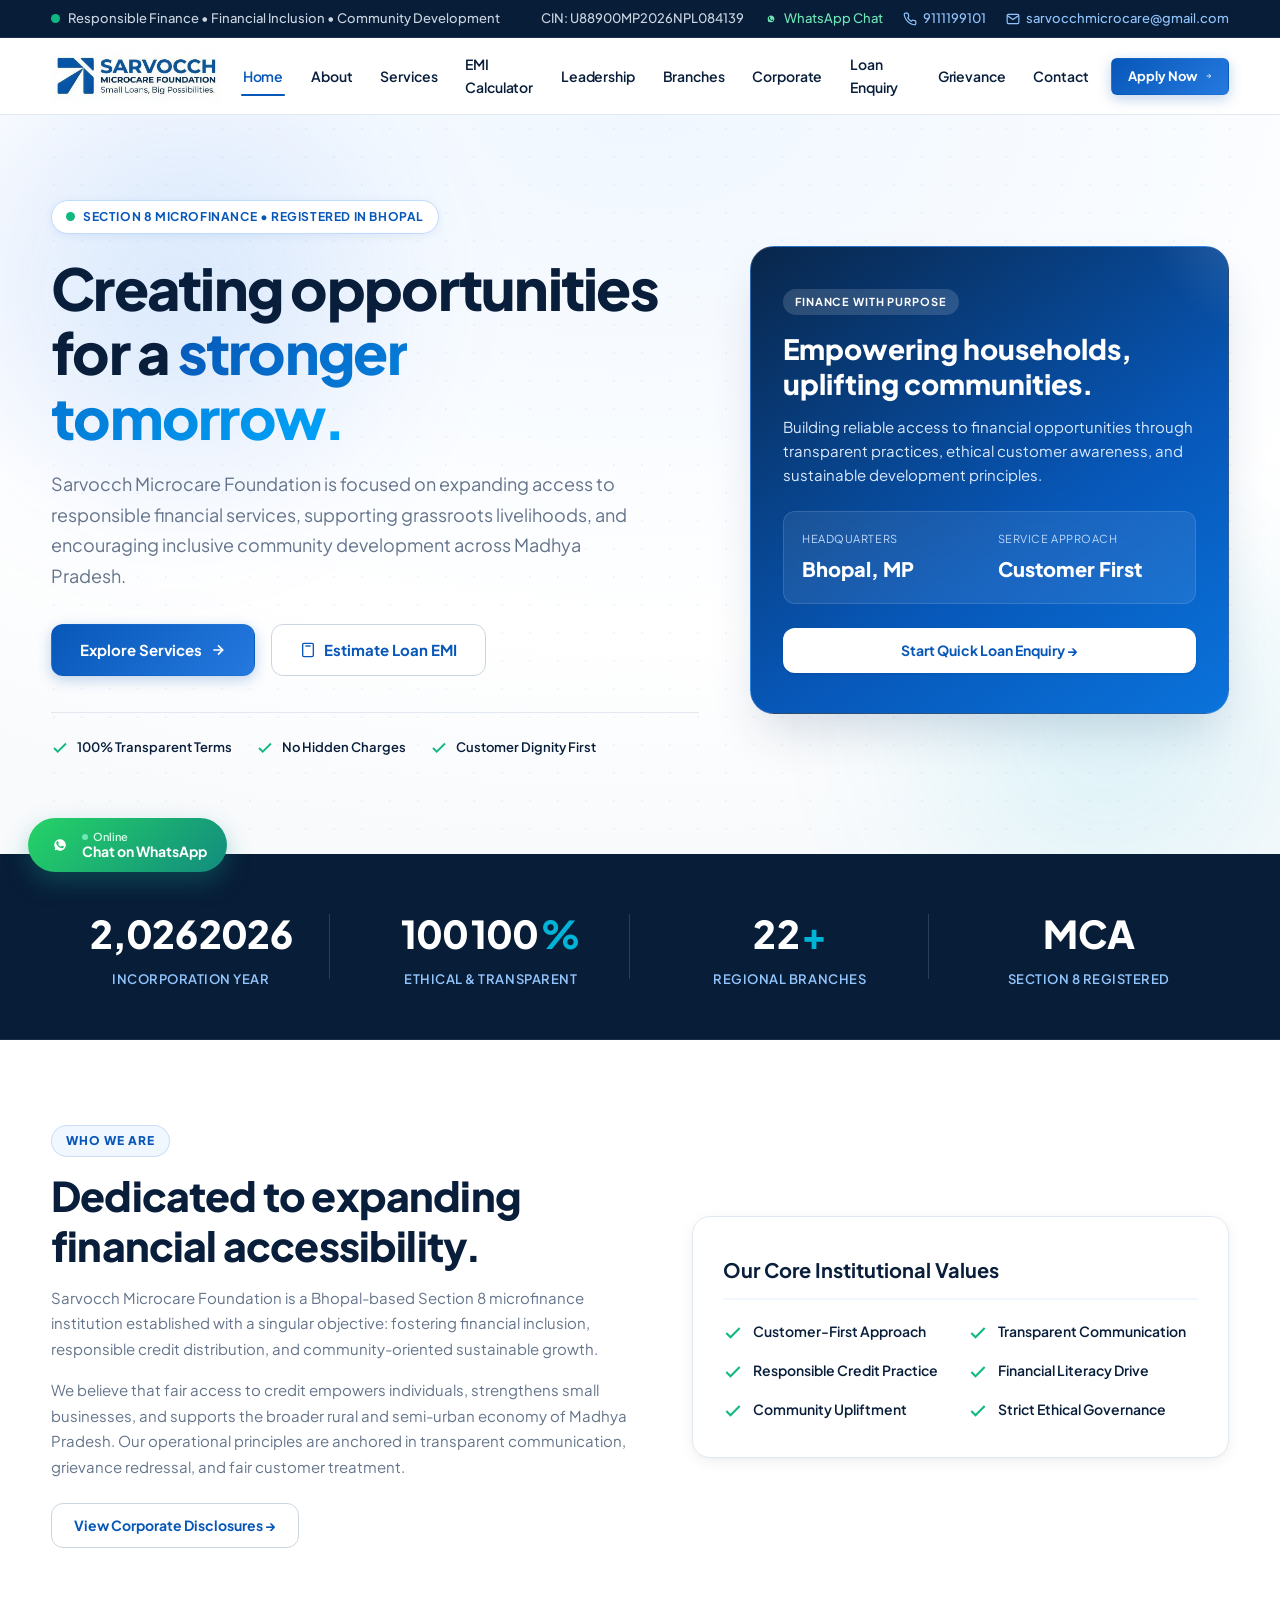
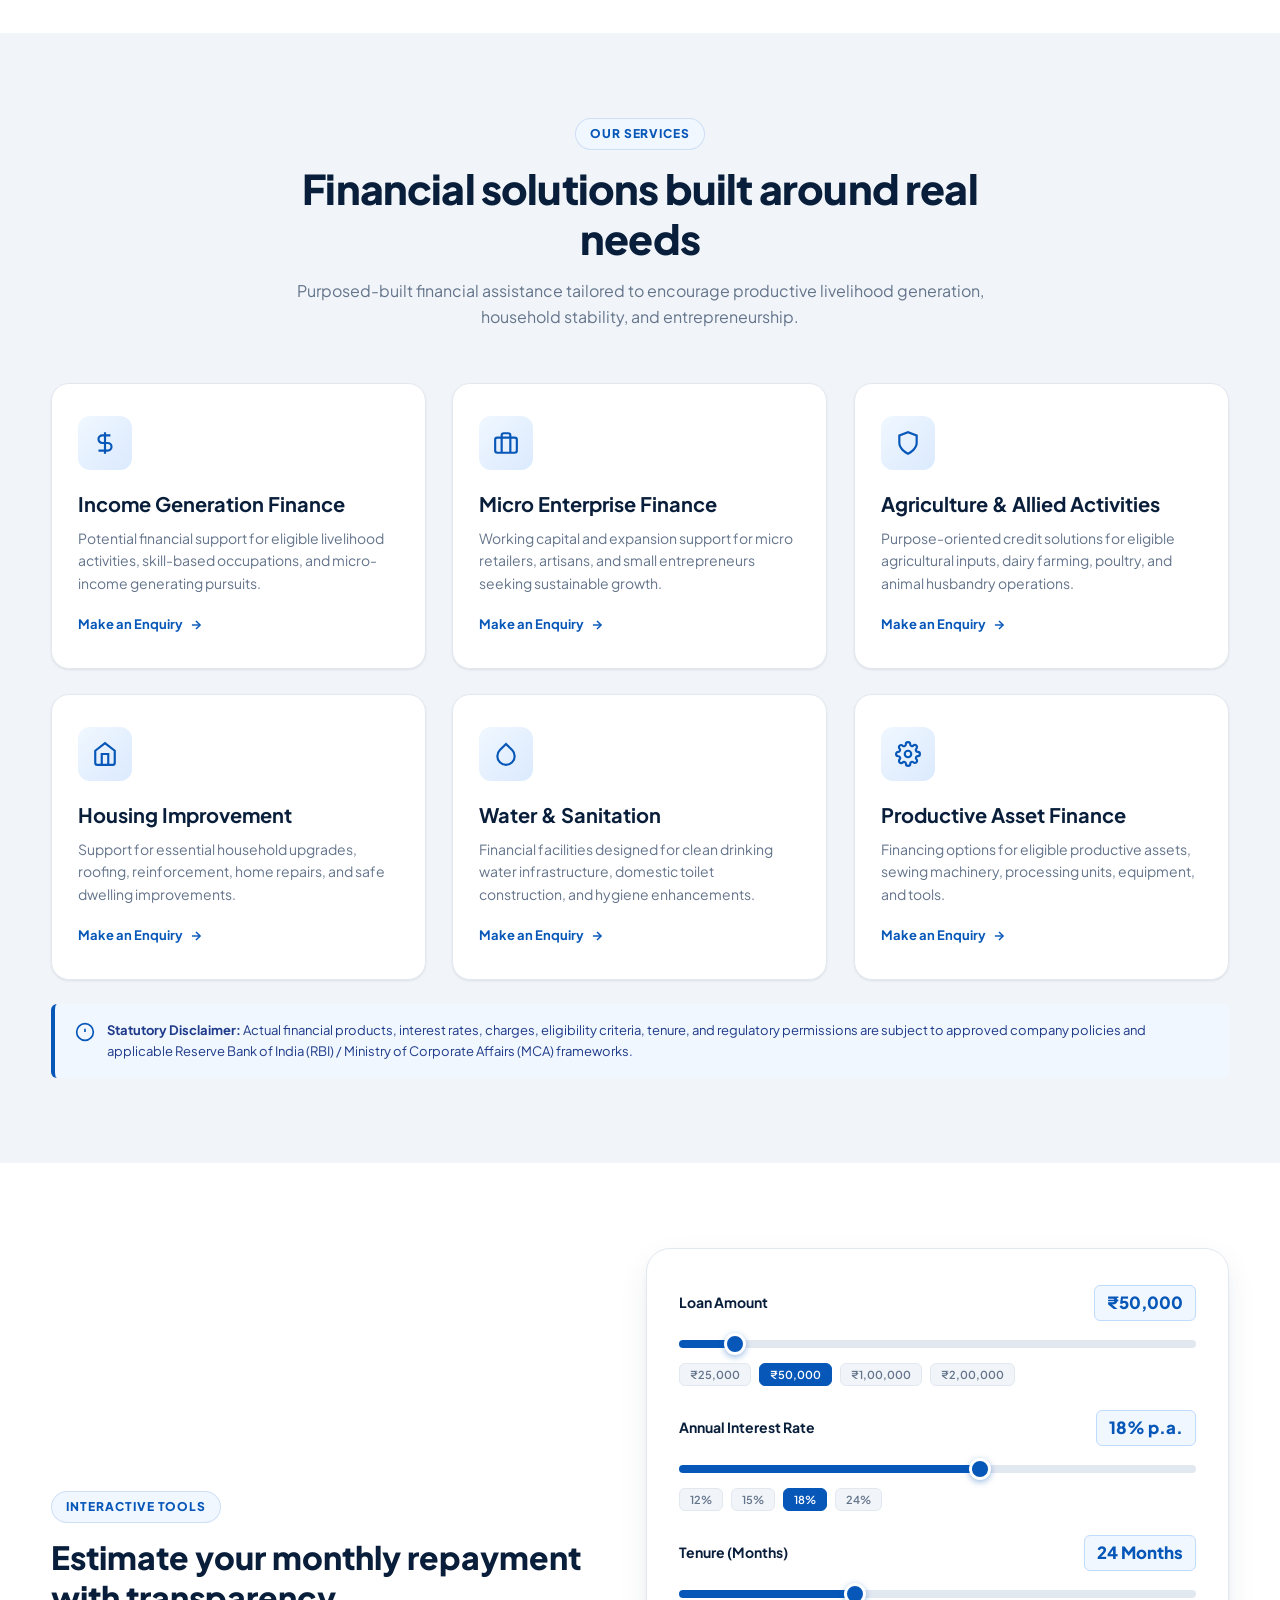
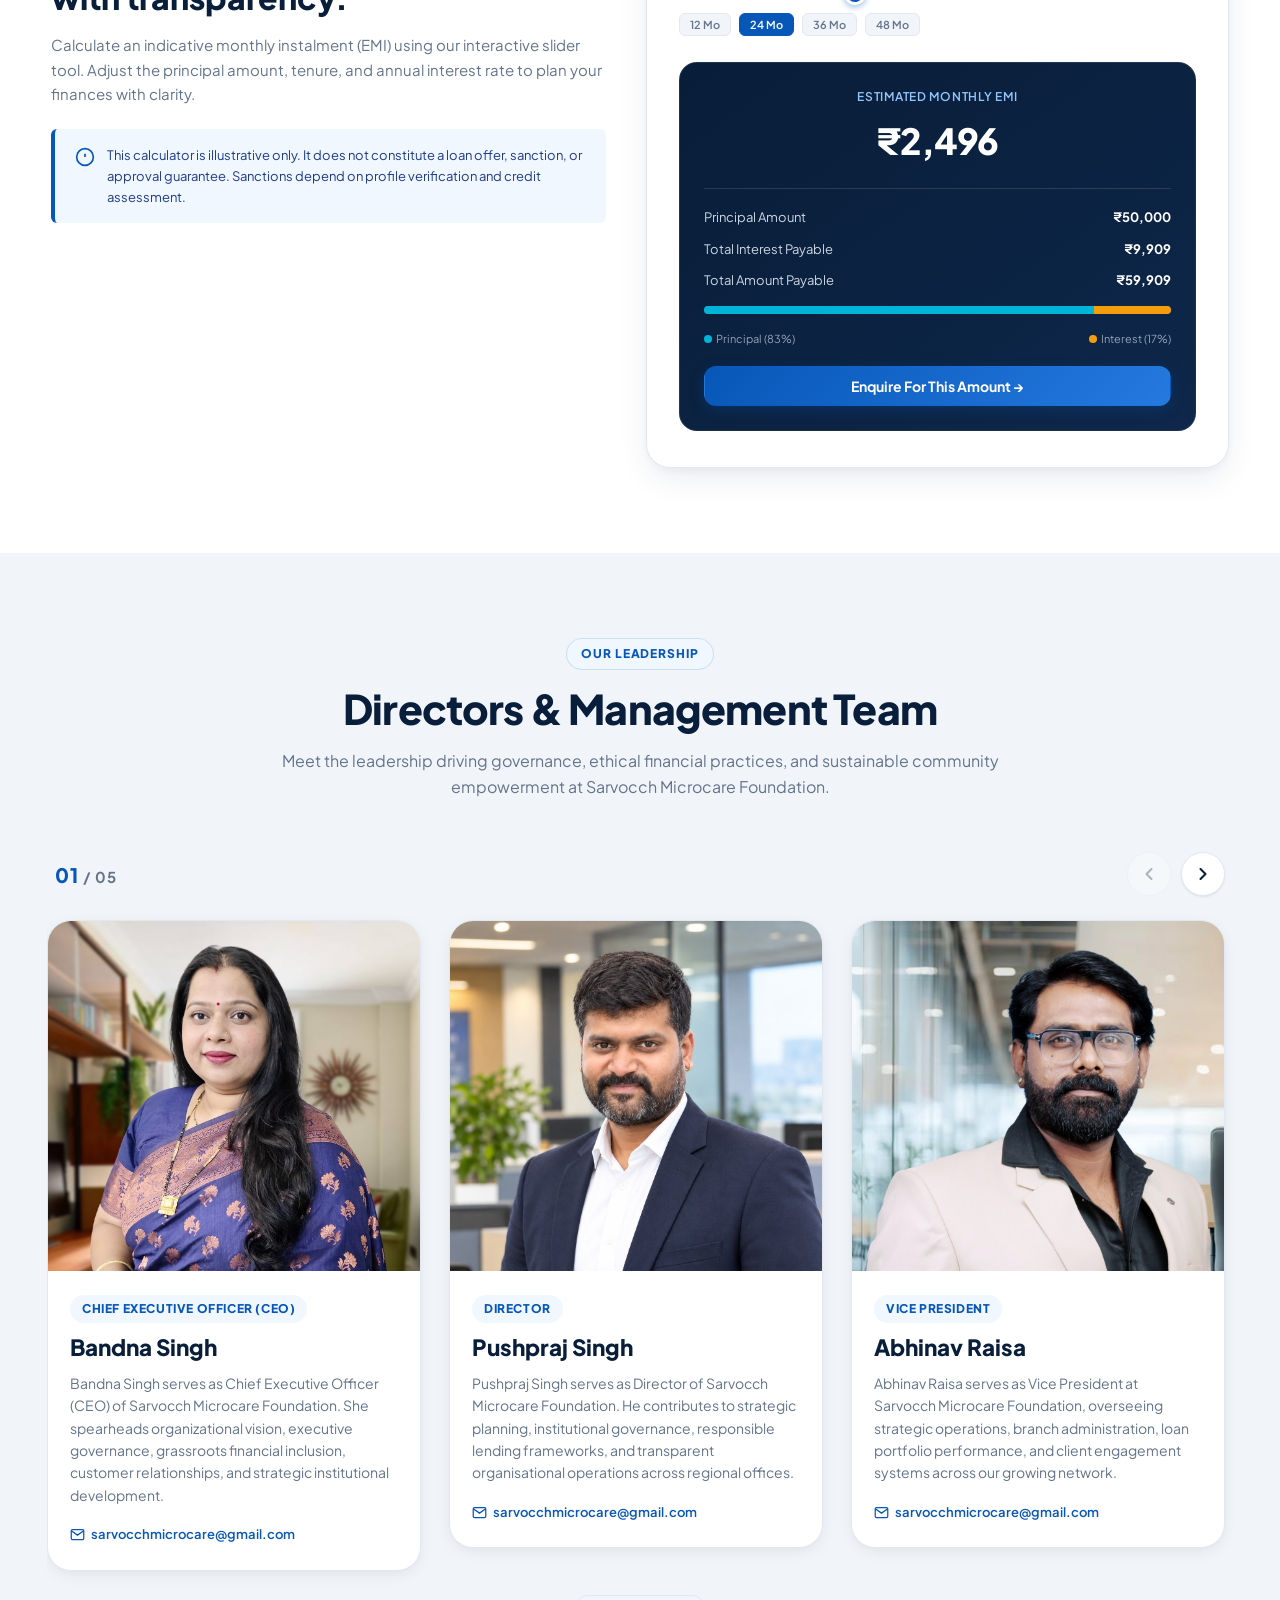
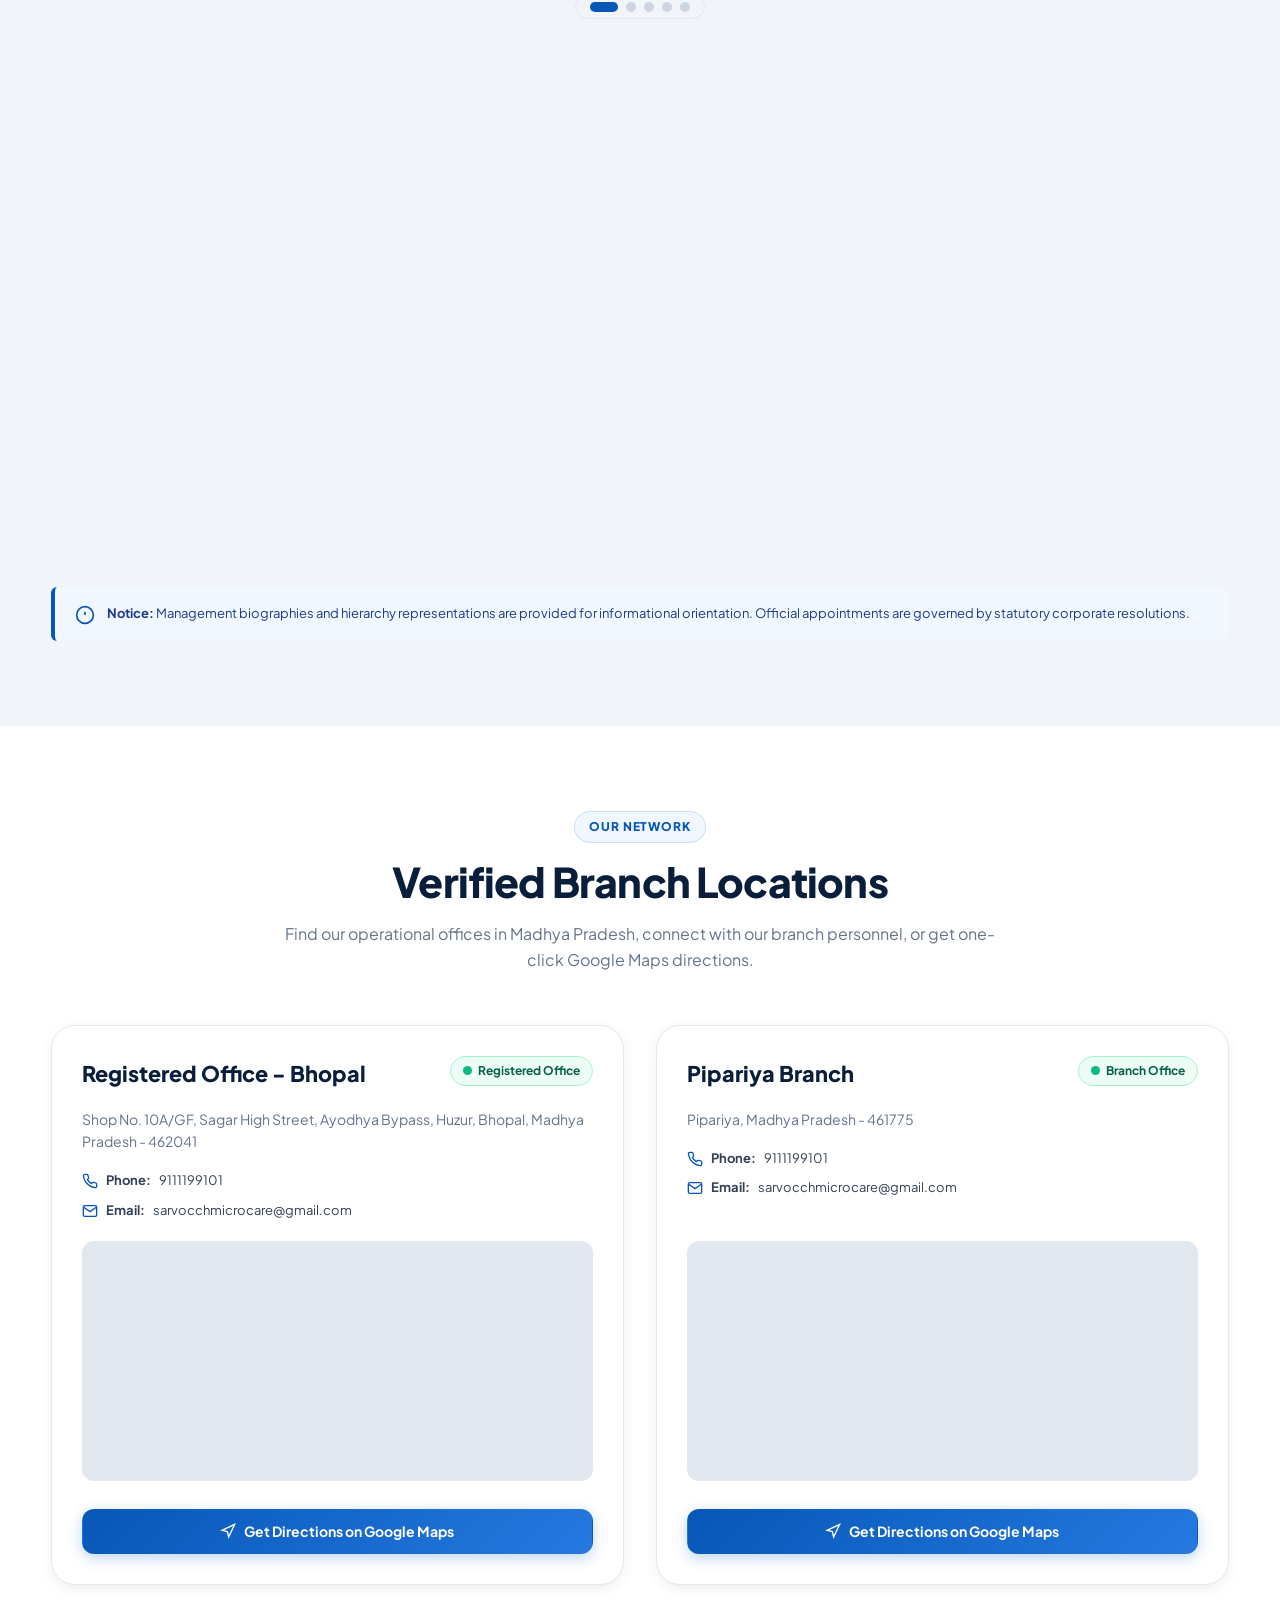
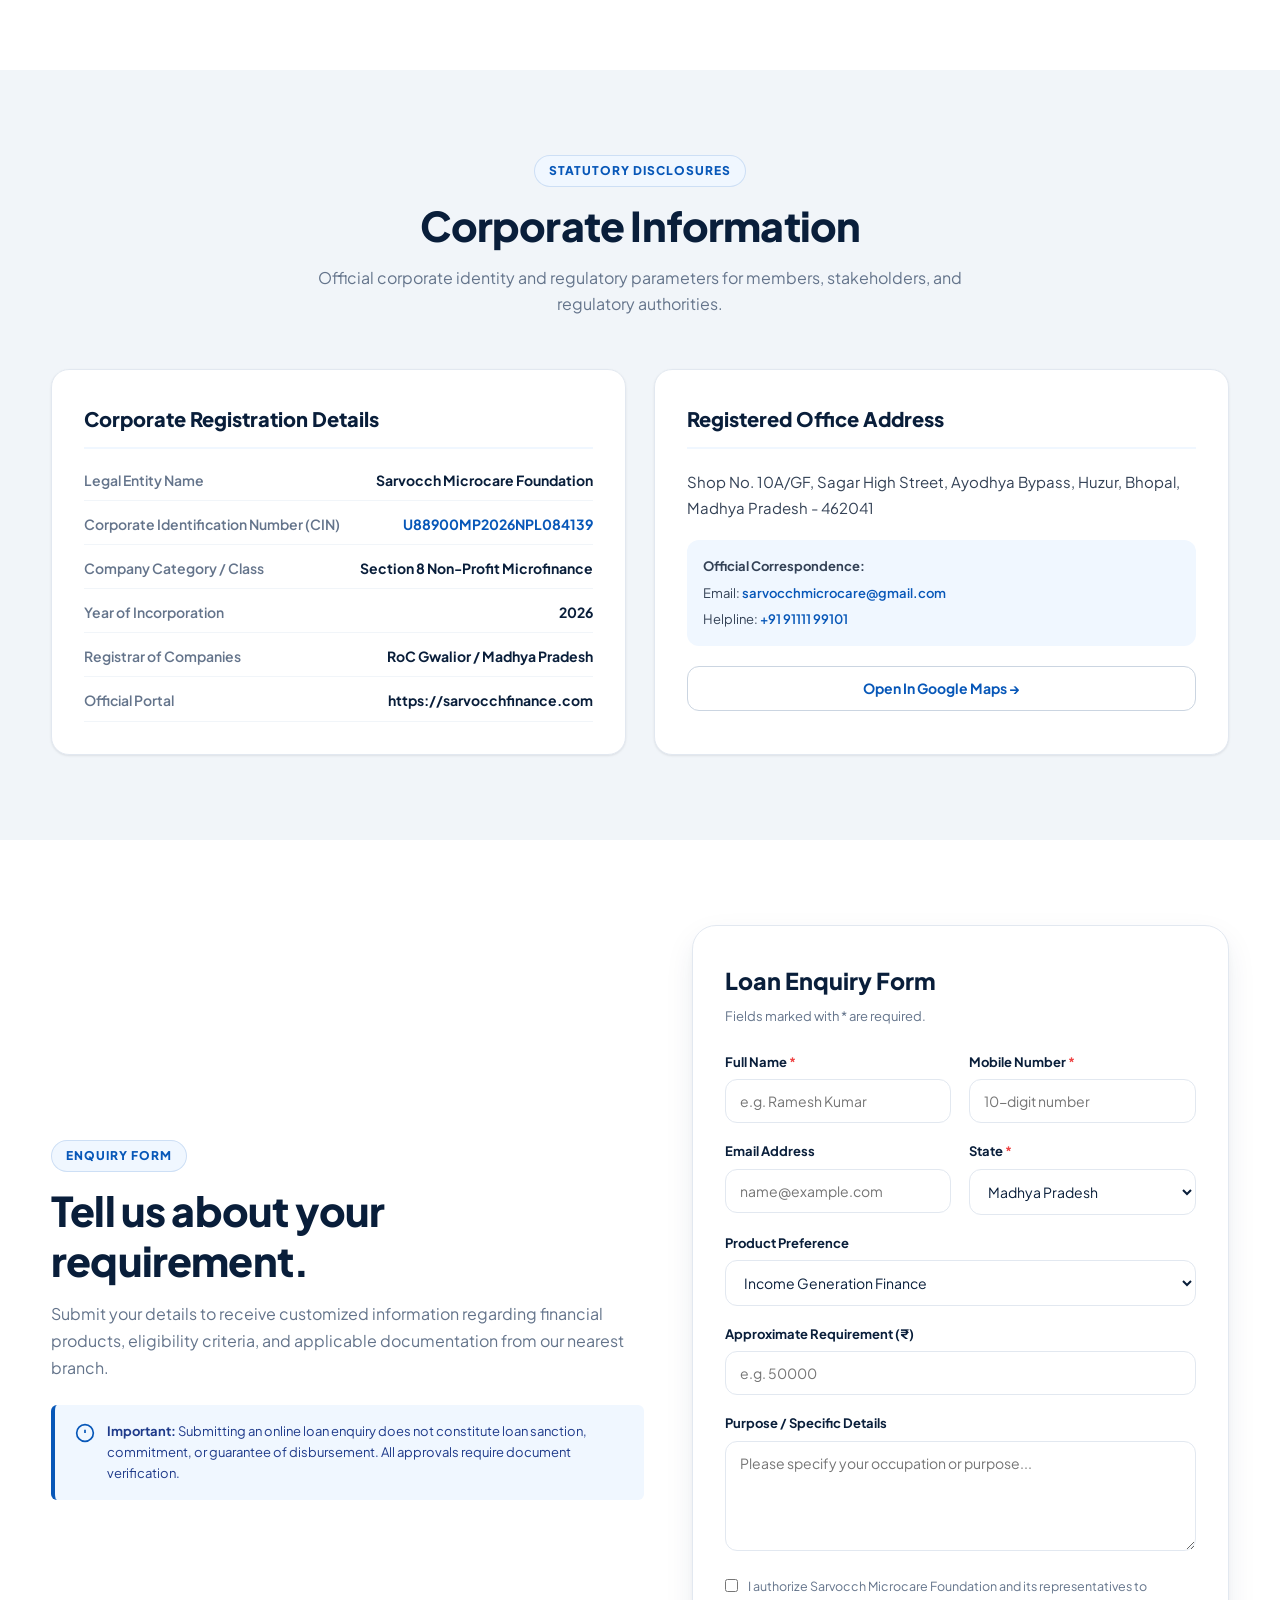
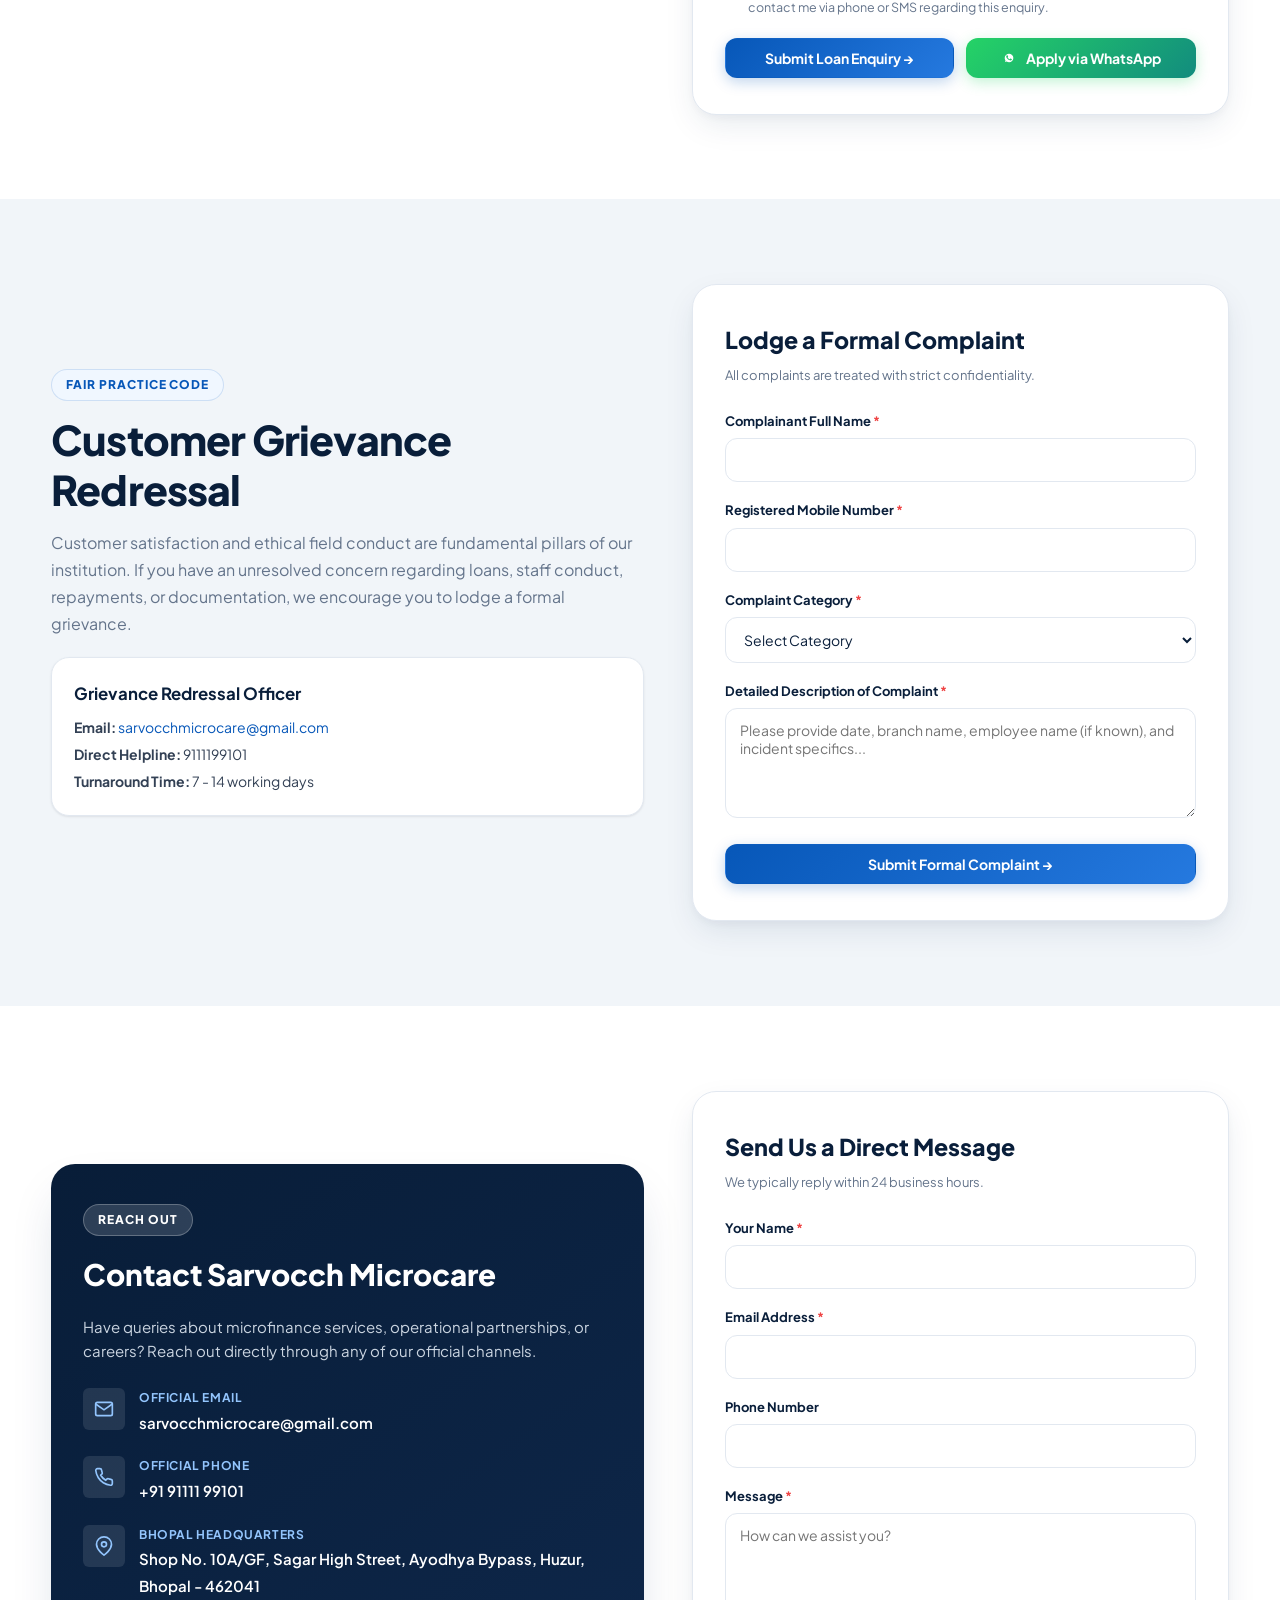
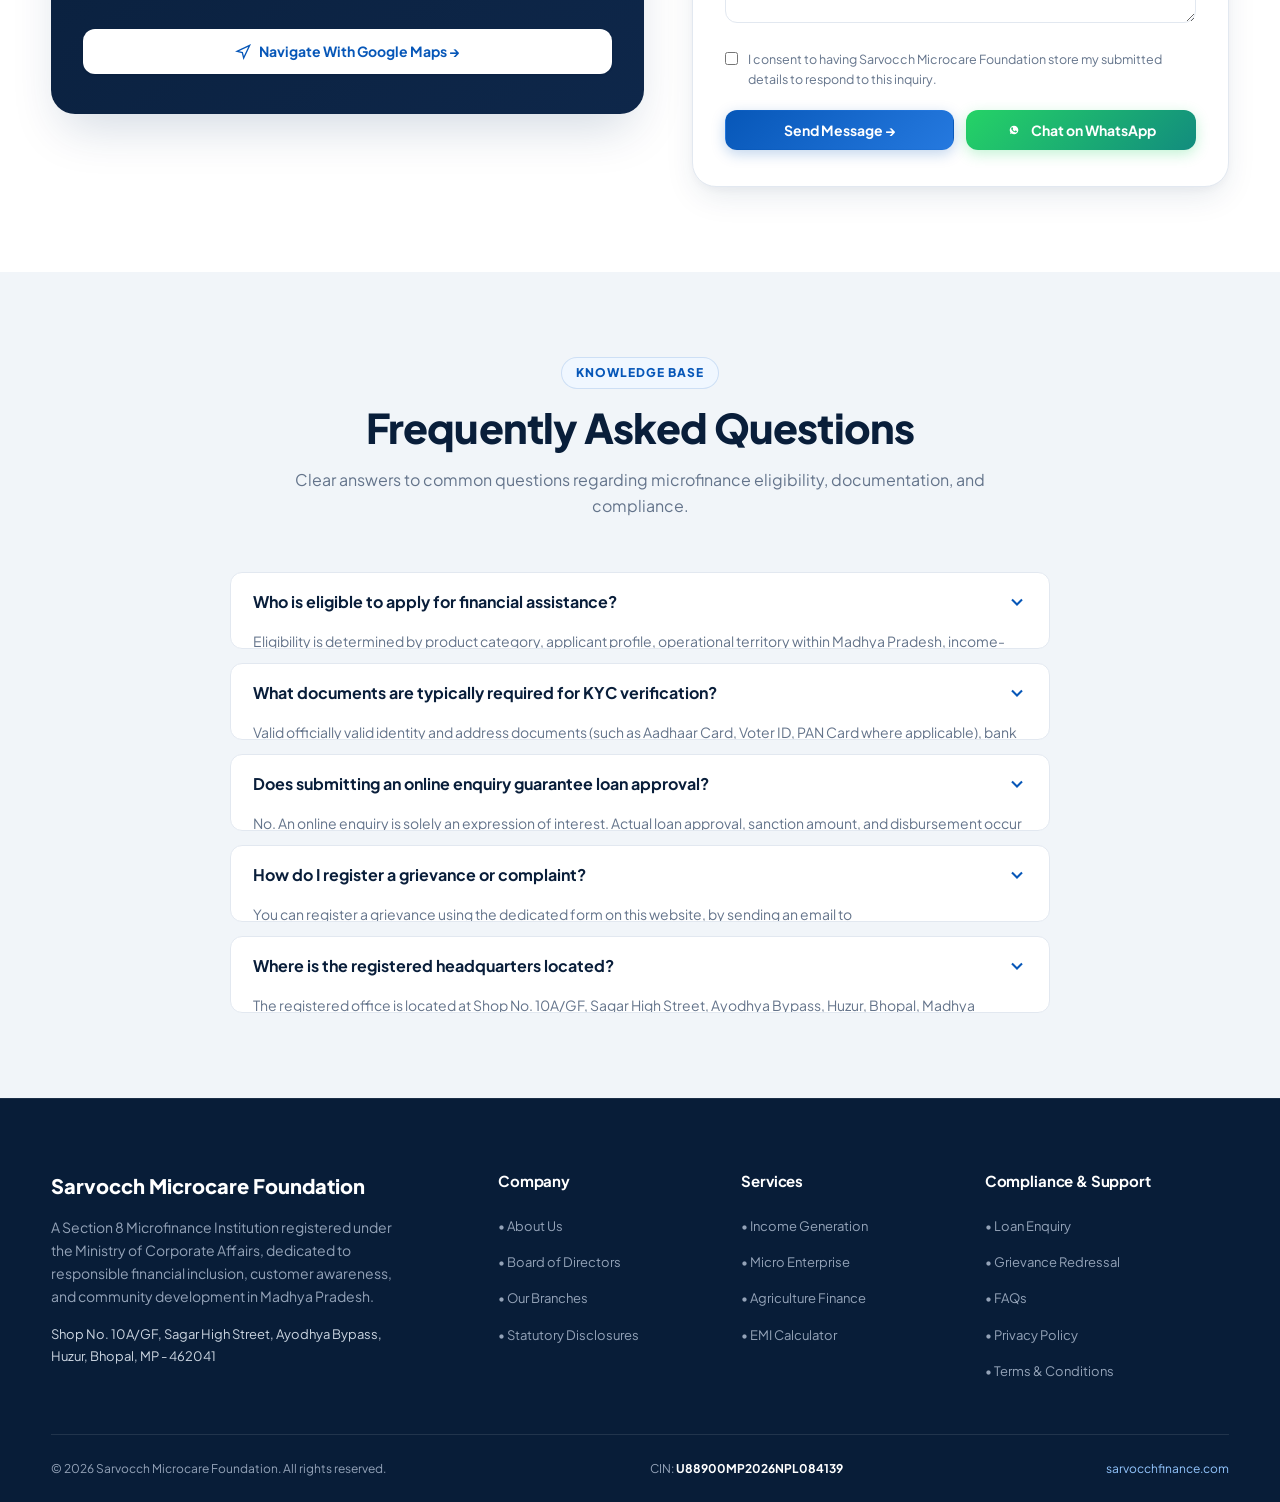
==== commit eabc0c62: "Make leadership carousel adaptive with fluid breakpoints and set management hierarchy tabs to unifor" ====
--- a/index.html
+++ b/index.html
@@ -647,11 +647,38 @@
                     <p style="font-size: 0.875rem; color: var(--text-muted); margin-bottom: 24px;">Proposed organisational reporting structure</p>
 
                     <div class="hierarchy-list">
-                        <div class="hierarchy-item">Board of Directors</div>
-                        <div class="hierarchy-item">Chief Executive Officer (CEO)</div>
-                        <div class="hierarchy-item">Director</div>
-                        <div class="hierarchy-item">Vice President</div>
-                        <div class="hierarchy-item">Assistant Vice President</div>
+                        <div class="hierarchy-item">
+                            <span class="hierarchy-role">Board of Directors</span>
+                            <span class="hierarchy-level">Tier 1 &bull; Governance</span>
+                        </div>
+                        <div class="hierarchy-connector" aria-hidden="true">
+                            <svg width="18" height="18" viewBox="0 0 24 24" fill="none" stroke="currentColor" stroke-width="2.5"><line x1="12" y1="5" x2="12" y2="19"></line><polyline points="19 12 12 19 5 12"></polyline></svg>
+                        </div>
+                        <div class="hierarchy-item">
+                            <span class="hierarchy-role">Chief Executive Officer (CEO)</span>
+                            <span class="hierarchy-level">Tier 2 &bull; Executive</span>
+                        </div>
+                        <div class="hierarchy-connector" aria-hidden="true">
+                            <svg width="18" height="18" viewBox="0 0 24 24" fill="none" stroke="currentColor" stroke-width="2.5"><line x1="12" y1="5" x2="12" y2="19"></line><polyline points="19 12 12 19 5 12"></polyline></svg>
+                        </div>
+                        <div class="hierarchy-item">
+                            <span class="hierarchy-role">Director</span>
+                            <span class="hierarchy-level">Tier 3 &bull; Strategy</span>
+                        </div>
+                        <div class="hierarchy-connector" aria-hidden="true">
+                            <svg width="18" height="18" viewBox="0 0 24 24" fill="none" stroke="currentColor" stroke-width="2.5"><line x1="12" y1="5" x2="12" y2="19"></line><polyline points="19 12 12 19 5 12"></polyline></svg>
+                        </div>
+                        <div class="hierarchy-item">
+                            <span class="hierarchy-role">Vice President</span>
+                            <span class="hierarchy-level">Tier 4 &bull; Operations</span>
+                        </div>
+                        <div class="hierarchy-connector" aria-hidden="true">
+                            <svg width="18" height="18" viewBox="0 0 24 24" fill="none" stroke="currentColor" stroke-width="2.5"><line x1="12" y1="5" x2="12" y2="19"></line><polyline points="19 12 12 19 5 12"></polyline></svg>
+                        </div>
+                        <div class="hierarchy-item">
+                            <span class="hierarchy-role">Assistant Vice President</span>
+                            <span class="hierarchy-level">Tier 5 &bull; Regional</span>
+                        </div>
                     </div>
                 </div>
 
--- a/assets/css/styles.css
+++ b/assets/css/styles.css
@@ -992,6 +992,8 @@
     align-items: center;
     margin-bottom: 24px;
     padding: 0 4px;
+    flex-wrap: wrap;
+    gap: 12px;
 }
 
 .carousel-counter {
@@ -999,6 +1001,9 @@
     font-weight: 700;
     color: var(--text-muted);
     letter-spacing: 0.05em;
+    display: flex;
+    align-items: baseline;
+    gap: 4px;
 }
 
 .carousel-counter .current-slide {
@@ -1009,7 +1014,7 @@
 
 .carousel-controls {
     display: flex;
-    gap: 12px;
+    gap: 10px;
 }
 
 .carousel-btn {
@@ -1025,6 +1030,7 @@
     cursor: pointer;
     box-shadow: var(--shadow-sm);
     transition: all 0.25s cubic-bezier(0.16, 1, 0.3, 1);
+    -webkit-tap-highlight-color: transparent;
 }
 
 .carousel-btn:hover:not(:disabled) {
@@ -1035,8 +1041,12 @@
     box-shadow: 0 6px 18px rgba(0, 119, 182, 0.25);
 }
 
+.carousel-btn:active:not(:disabled) {
+    transform: scale(0.95);
+}
+
 .carousel-btn:disabled {
-    opacity: 0.35;
+    opacity: 0.3;
     cursor: not-allowed;
     transform: none;
     box-shadow: none;
@@ -1049,8 +1059,17 @@
     scroll-snap-type: x mandatory;
     scrollbar-width: none;
     -ms-overflow-style: none;
-    padding: 8px 4px 18px;
-    margin: -8px -4px -18px;
+    padding: 10px 4px 22px;
+    margin: -10px -4px -22px;
+    cursor: grab;
+    user-select: none;
+    -webkit-user-select: none;
+}
+
+.leadership-carousel.is-dragging {
+    cursor: grabbing;
+    scroll-behavior: auto;
+    scroll-snap-type: none;
 }
 
 .leadership-carousel::-webkit-scrollbar {
@@ -1059,24 +1078,45 @@
 
 .leadership-track {
     display: flex;
-    gap: 36px;
-}
-
-.carousel-slide {
-    flex: 0 0 calc(50% - 18px);
-    min-width: calc(50% - 18px);
-    max-width: calc(50% - 18px);
-    scroll-snap-align: start;
-    display: flex;
-    flex-direction: column;
-}
-
-@media (max-width: 860px) {
+    gap: 28px;
+    width: 100%;
+}
+
+/* Fluid adaptive card widths */
+/* Desktop (>= 1100px): 3 cards visible */
+@media (min-width: 1100px) {
+    .carousel-slide {
+        flex: 0 0 calc((100% - 56px) / 3);
+        min-width: calc((100% - 56px) / 3);
+        max-width: calc((100% - 56px) / 3);
+    }
+}
+
+/* Tablet & medium laptop (720px - 1099px): 2 cards visible */
+@media (min-width: 720px) and (max-width: 1099px) {
+    .carousel-slide {
+        flex: 0 0 calc((100% - 28px) / 2);
+        min-width: calc((100% - 28px) / 2);
+        max-width: calc((100% - 28px) / 2);
+    }
+}
+
+/* Mobile & Small screens (< 720px): 1 card visible */
+@media (max-width: 719px) {
+    .leadership-track {
+        gap: 16px;
+    }
     .carousel-slide {
         flex: 0 0 100%;
         min-width: 100%;
         max-width: 100%;
     }
+}
+
+.carousel-slide {
+    scroll-snap-align: start;
+    display: flex;
+    flex-direction: column;
 }
 
 .leader-card {
@@ -1091,9 +1131,15 @@
     flex-direction: column;
 }
 
+.leader-card:hover {
+    box-shadow: var(--shadow-lg);
+    transform: translateY(-4px);
+    border-color: rgba(0, 119, 182, 0.3);
+}
+
 .leader-photo-wrapper {
     width: 100%;
-    height: 380px;
+    height: clamp(260px, 30vw, 350px);
     background: linear-gradient(135deg, var(--bg-ice) 0%, #dbeafe 100%);
     overflow: hidden;
     position: relative;
@@ -1106,10 +1152,11 @@
     object-fit: cover;
     object-position: top center;
     transition: transform 0.5s ease;
+    pointer-events: none;
 }
 
 .leader-card:hover .leader-photo-img {
-    transform: scale(1.04);
+    transform: scale(1.05);
 }
 
 .leader-initials-fallback {
@@ -1118,17 +1165,23 @@
     display: flex;
     align-items: center;
     justify-content: center;
-    font-size: 4rem;
+    font-size: 3.5rem;
     font-weight: 800;
     color: var(--primary);
     background: linear-gradient(135deg, var(--primary-glow), var(--bg-ice));
 }
 
 .leader-details {
-    padding: 28px 26px;
+    padding: 24px 22px;
     display: flex;
     flex-direction: column;
     flex-grow: 1;
+}
+
+@media (max-width: 640px) {
+    .leader-details {
+        padding: 20px 18px;
+    }
 }
 
 .leader-designation-badge {
@@ -1146,16 +1199,17 @@
 }
 
 .leader-name {
-    font-size: 1.45rem;
+    font-size: clamp(1.2rem, 1.8vw, 1.4rem);
     font-weight: 800;
     color: var(--text-heading);
-    margin-bottom: 12px;
+    margin-bottom: 10px;
+    line-height: 1.3;
 }
 
 .leader-bio {
     font-size: 0.875rem;
     color: var(--text-muted);
-    line-height: 1.65;
+    line-height: 1.6;
     margin-bottom: 18px;
     flex-grow: 1;
 }
@@ -1178,14 +1232,14 @@
 .carousel-dots-wrapper {
     display: flex;
     justify-content: center;
-    margin-top: 28px;
+    margin-top: 24px;
 }
 
 .carousel-dots {
     display: inline-flex;
     gap: 8px;
     padding: 6px 14px;
-    background: rgba(241, 245, 249, 0.9);
+    background: rgba(241, 245, 249, 0.95);
     border: 1px solid var(--border);
     border-radius: var(--radius-full);
 }
@@ -1207,11 +1261,14 @@
     border-radius: var(--radius-full);
 }
 
-/* Management Hierarchy Tree */
+/* Management Hierarchy Tree - Adaptive Uniform Sizing */
 .hierarchy-container {
-    max-width: 680px;
-    margin: 50px auto 0;
+    max-width: 580px;
+    margin: 54px auto 0;
     text-align: center;
+    width: 100%;
+    padding: 0 16px;
+    box-sizing: border-box;
 }
 
 .hierarchy-list {
@@ -1222,28 +1279,71 @@
 }
 
 .hierarchy-item {
+    width: 100%;
     background: #ffffff;
     border: 1px solid var(--border);
     border-left: 5px solid var(--primary);
     border-radius: var(--radius-md);
-    padding: 14px 24px;
-    margin: 8px auto;
+    padding: 16px 24px;
     font-weight: 700;
+    font-size: 1rem;
     color: var(--text-heading);
     box-shadow: var(--shadow-sm);
     transition: var(--transition);
+    display: flex;
+    align-items: center;
+    justify-content: space-between;
+    box-sizing: border-box;
 }
 
 .hierarchy-item:hover {
     transform: translateY(-2px);
     box-shadow: var(--shadow-md);
-}
-
-.hierarchy-list .hierarchy-item:nth-child(1) { width: 95%; }
-.hierarchy-list .hierarchy-item:nth-child(2) { width: 88%; }
-.hierarchy-list .hierarchy-item:nth-child(3) { width: 81%; }
-.hierarchy-list .hierarchy-item:nth-child(4) { width: 74%; }
-.hierarchy-list .hierarchy-item:nth-child(5) { width: 67%; }
+    border-left-color: var(--secondary);
+}
+
+.hierarchy-role {
+    font-weight: 700;
+    color: var(--text-heading);
+    text-align: left;
+}
+
+.hierarchy-level,
+.hierarchy-badge {
+    display: inline-flex;
+    align-items: center;
+    padding: 4px 12px;
+    background: var(--bg-ice);
+    color: var(--primary);
+    font-size: 0.75rem;
+    font-weight: 800;
+    border-radius: var(--radius-full);
+    letter-spacing: 0.05em;
+    text-transform: uppercase;
+    flex-shrink: 0;
+}
+
+@media (max-width: 640px) {
+    .hierarchy-item {
+        padding: 14px 16px;
+        font-size: 0.9375rem;
+        flex-direction: column;
+        align-items: flex-start;
+        gap: 8px;
+    }
+    .hierarchy-role {
+        width: 100%;
+    }
+}
+
+.hierarchy-connector {
+    display: flex;
+    align-items: center;
+    justify-content: center;
+    height: 22px;
+    color: var(--primary);
+    opacity: 0.6;
+}
 
 /* ----------------------------------------------------------
    13. BRANCH DIRECTORY SECTION
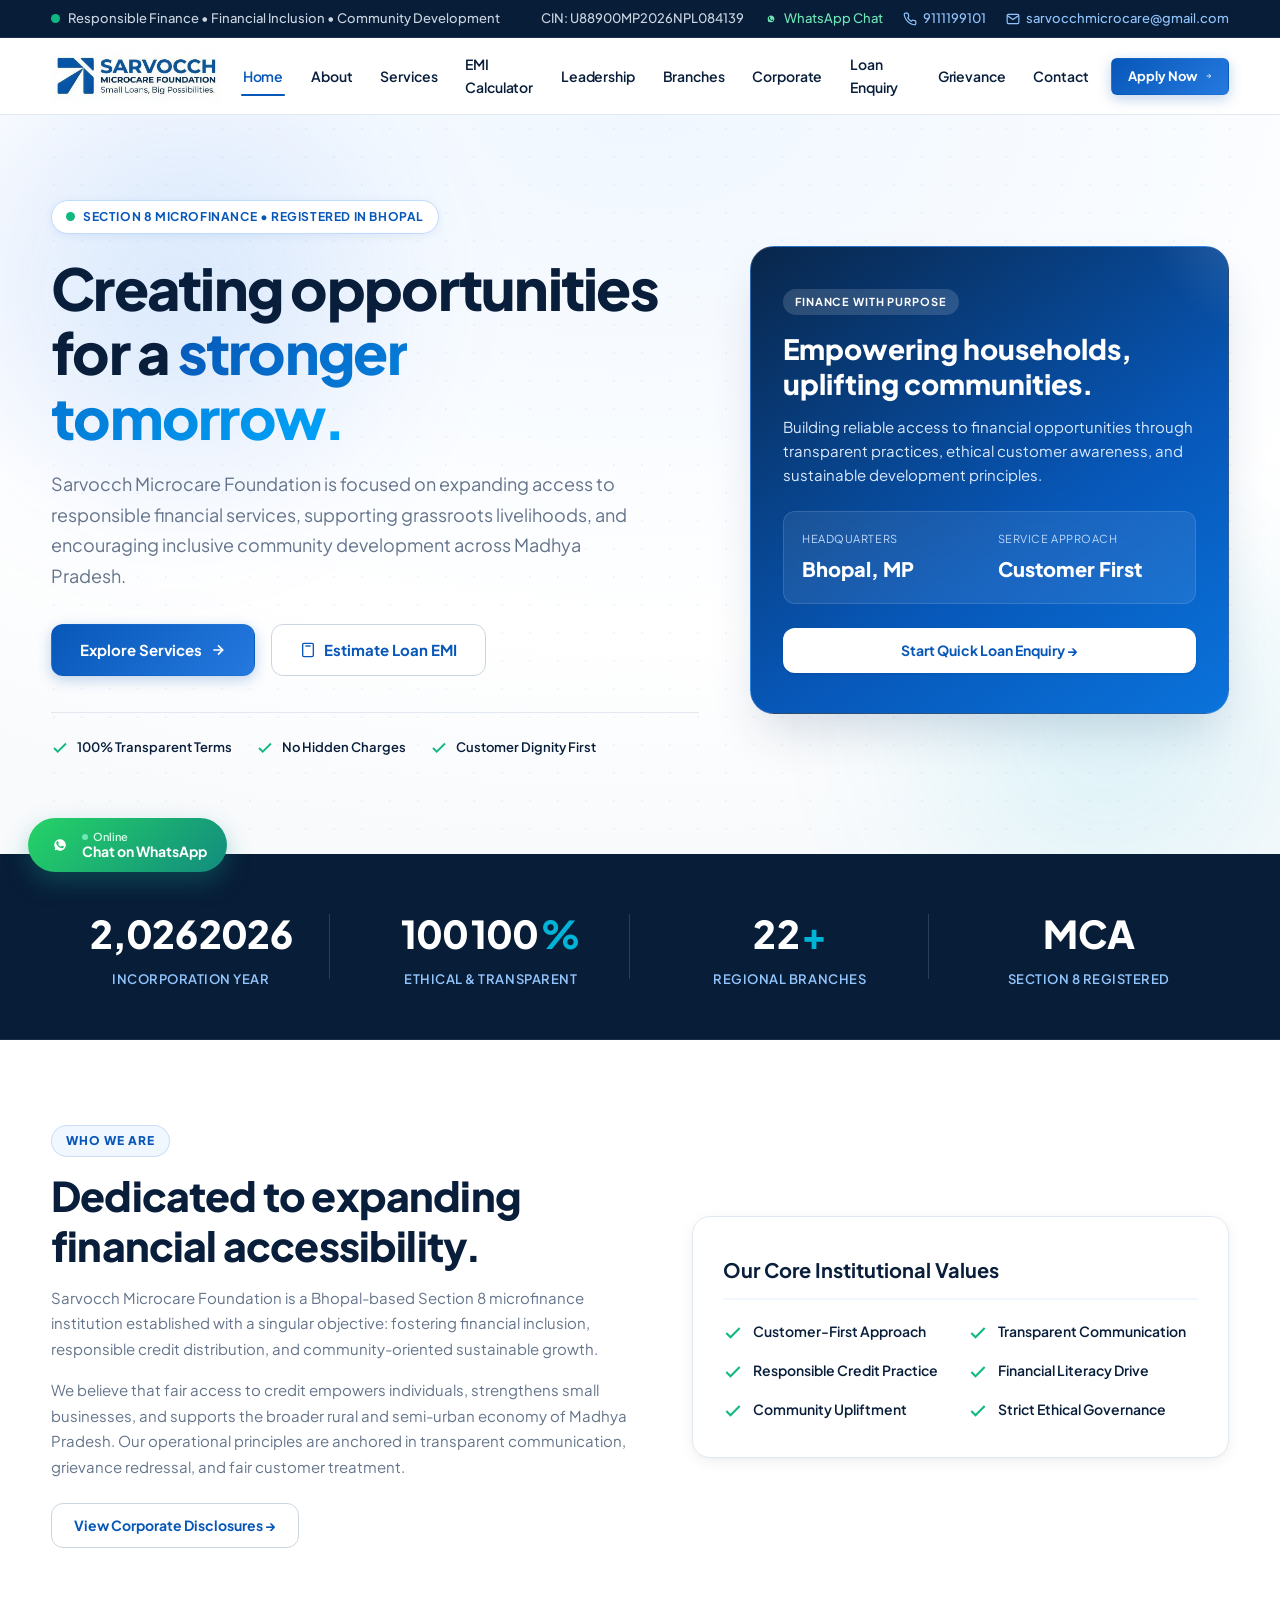
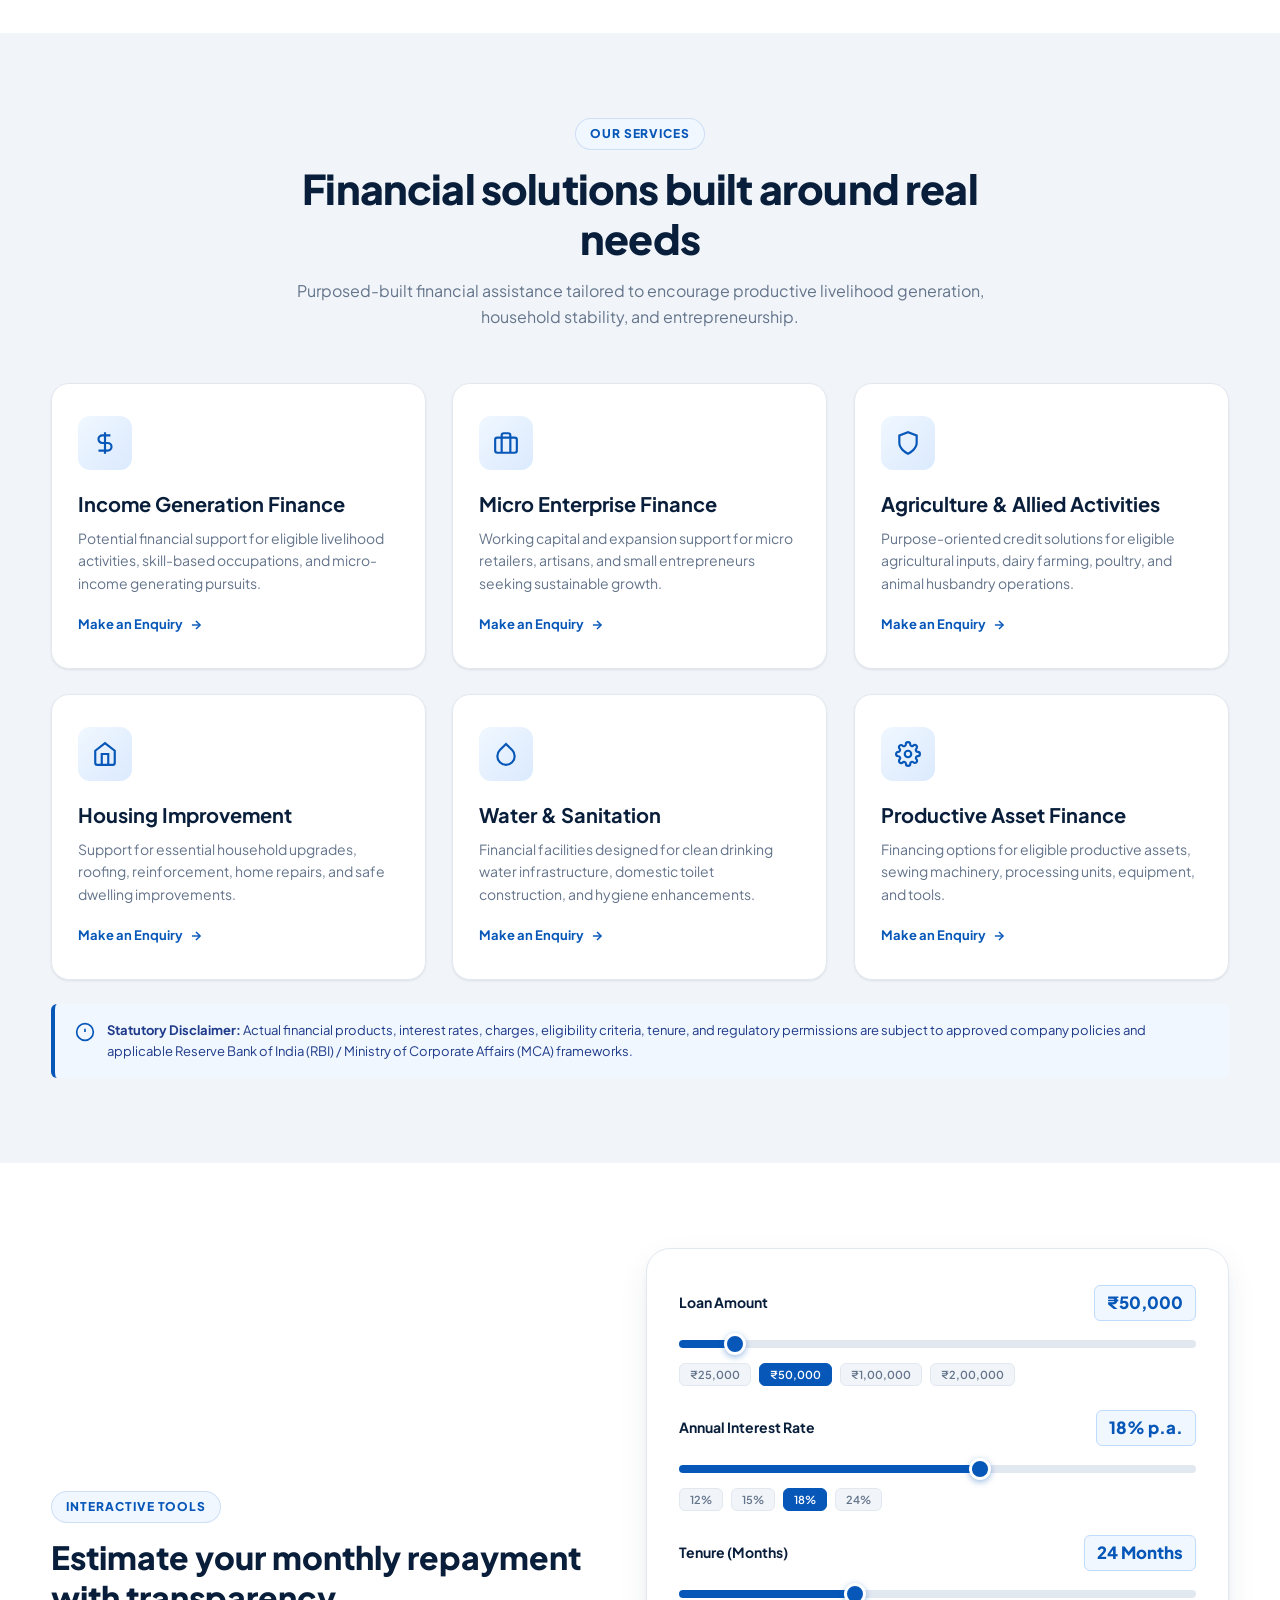
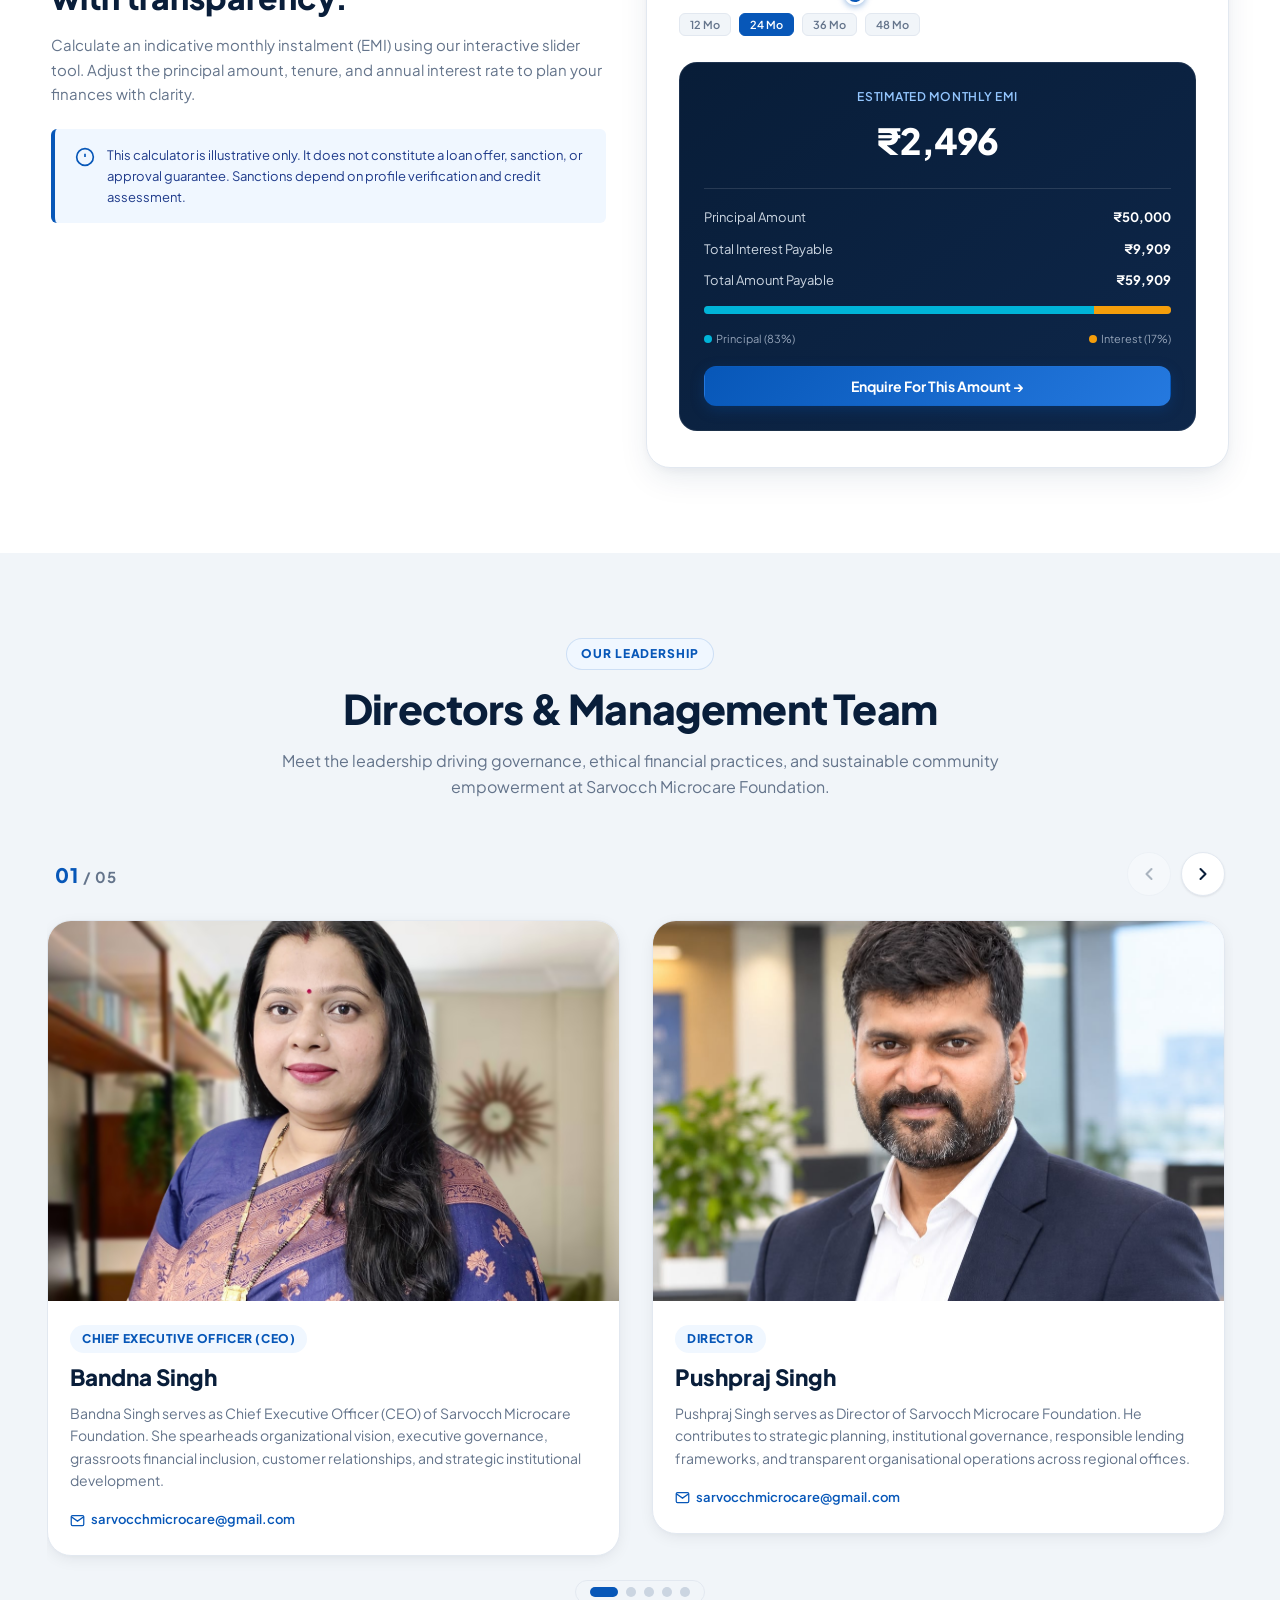
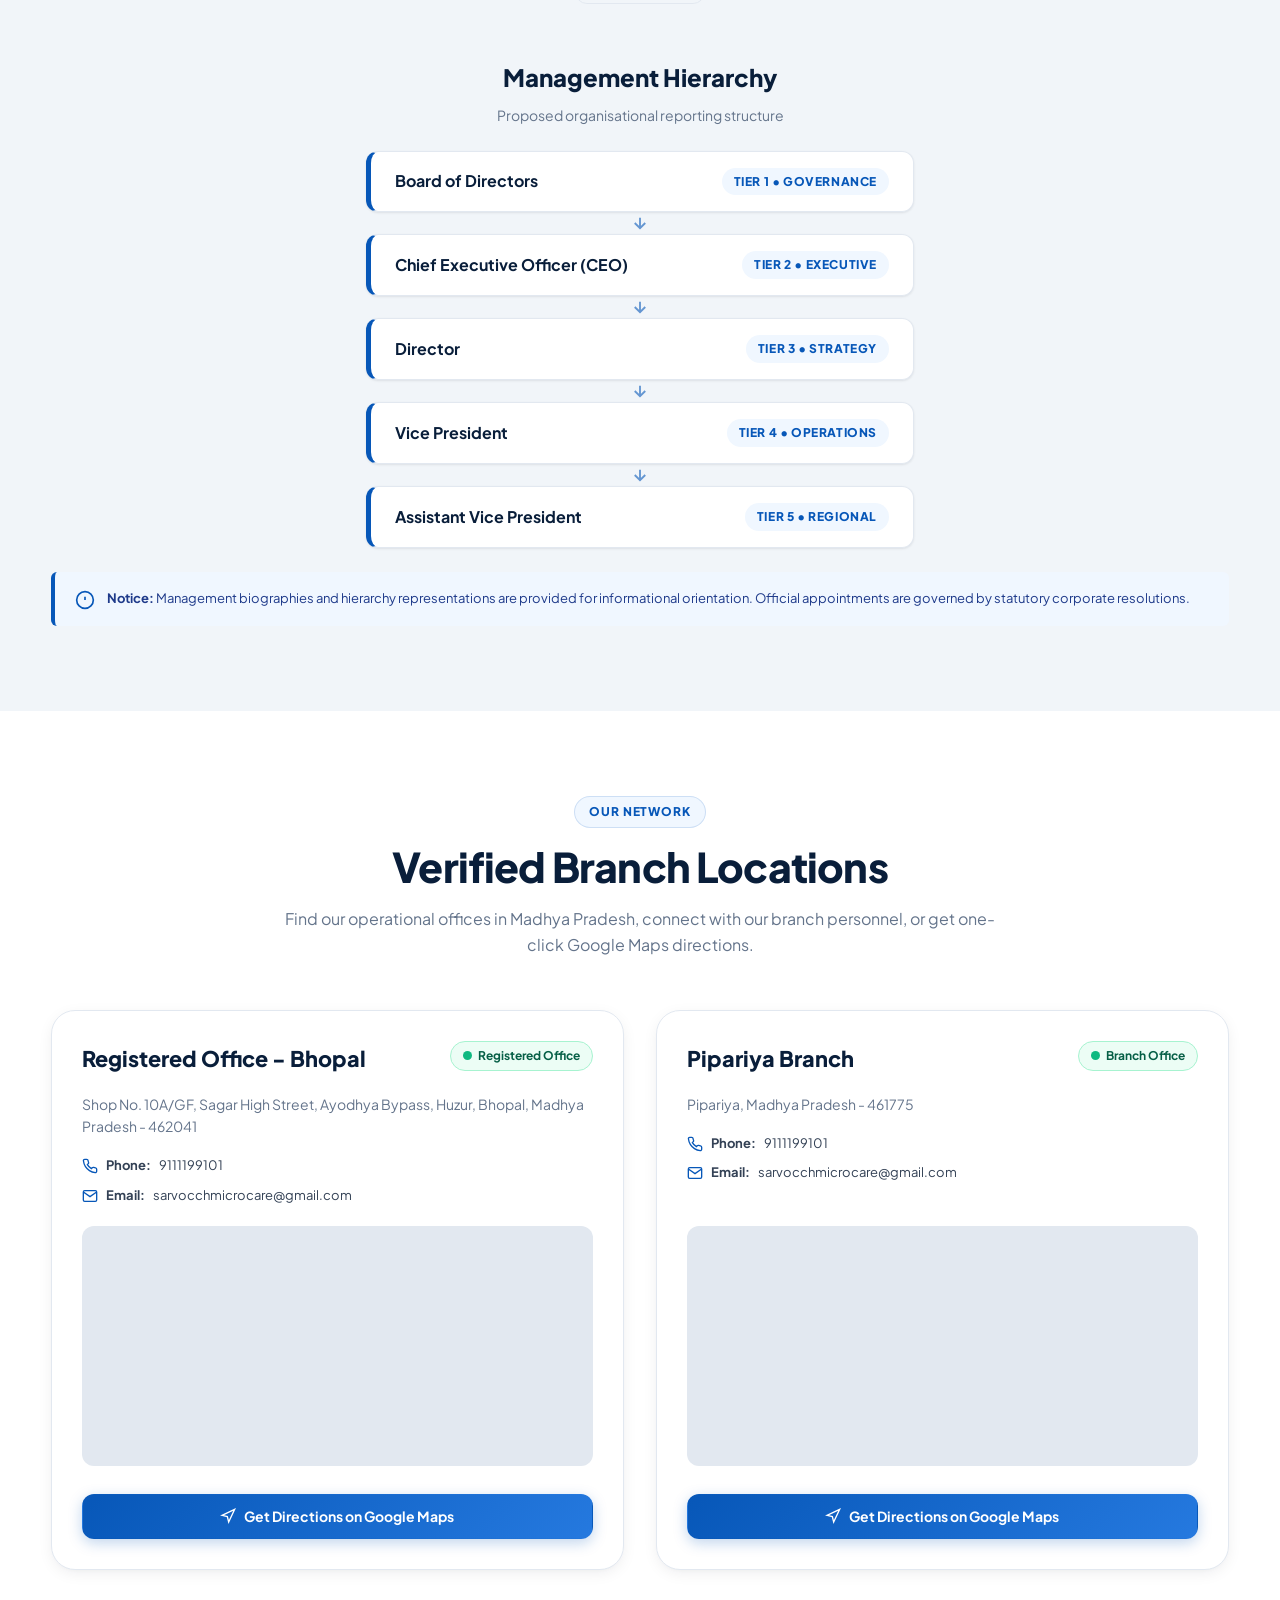
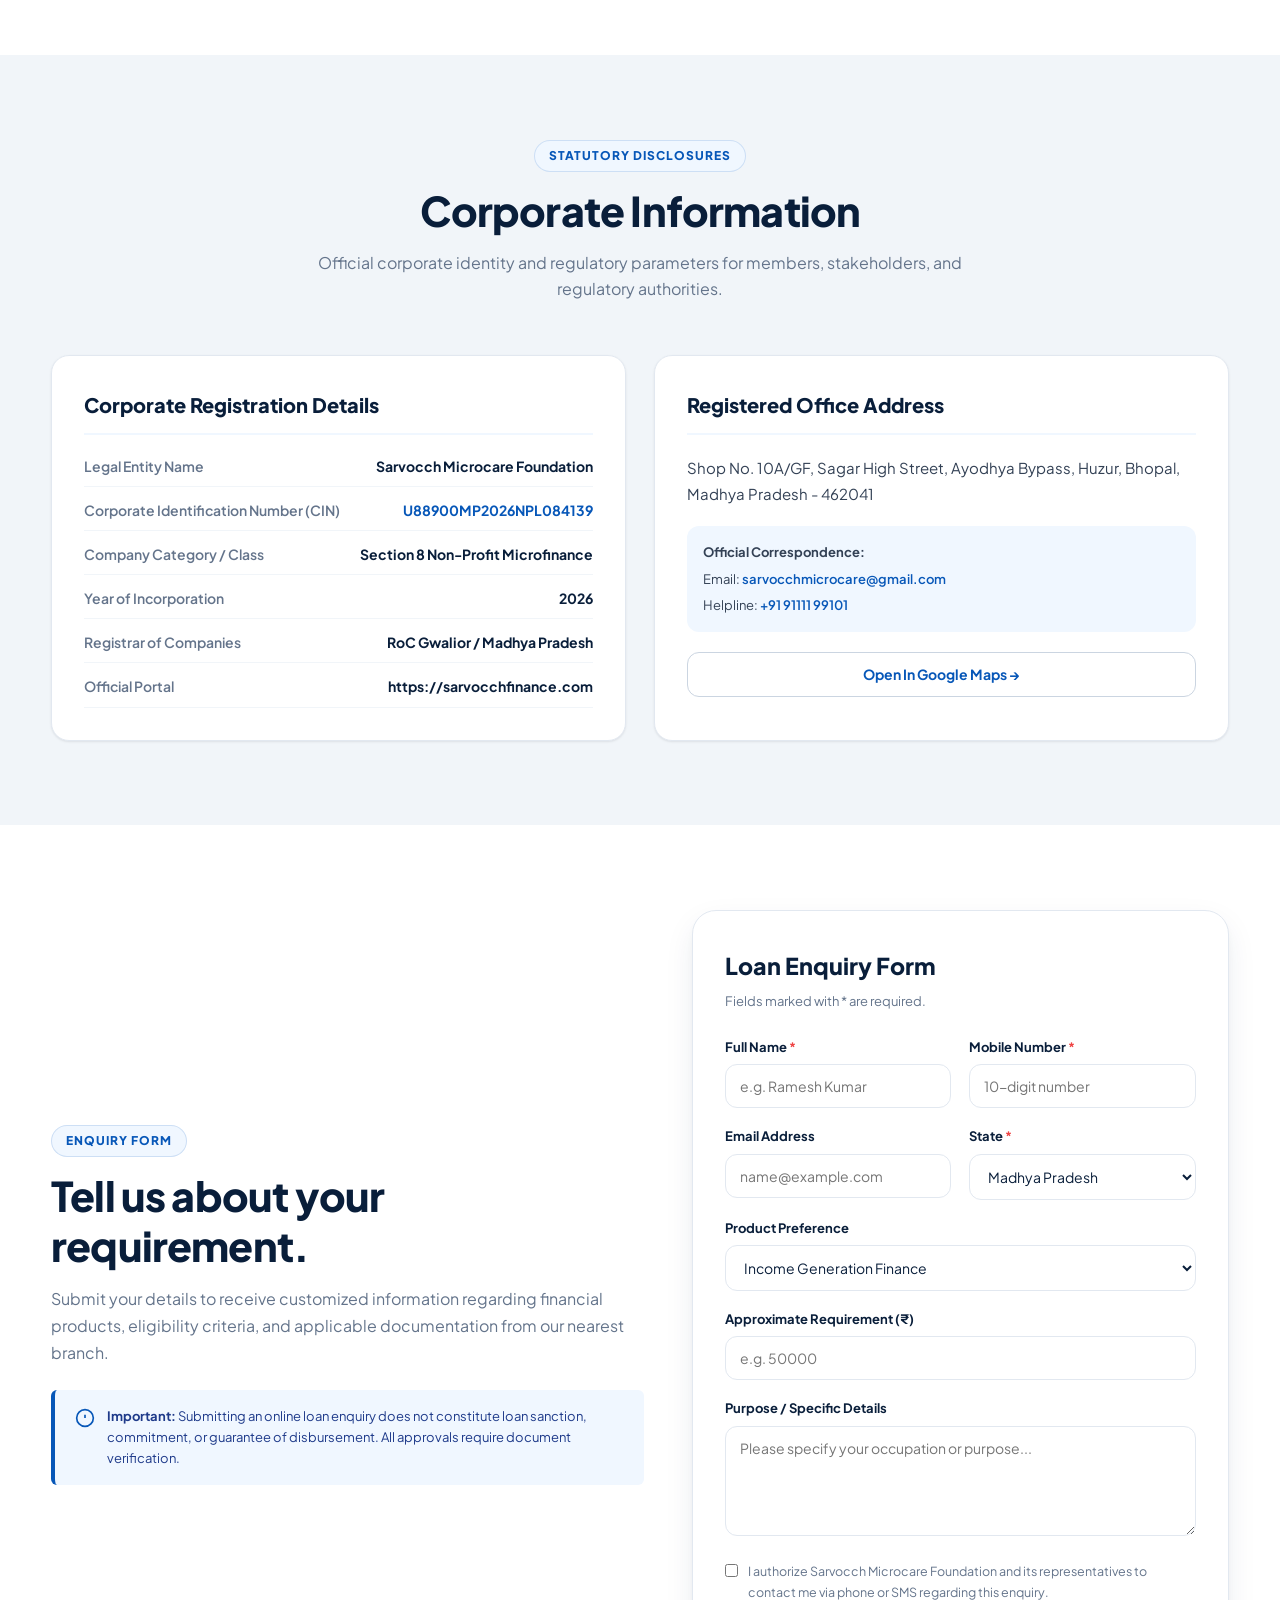
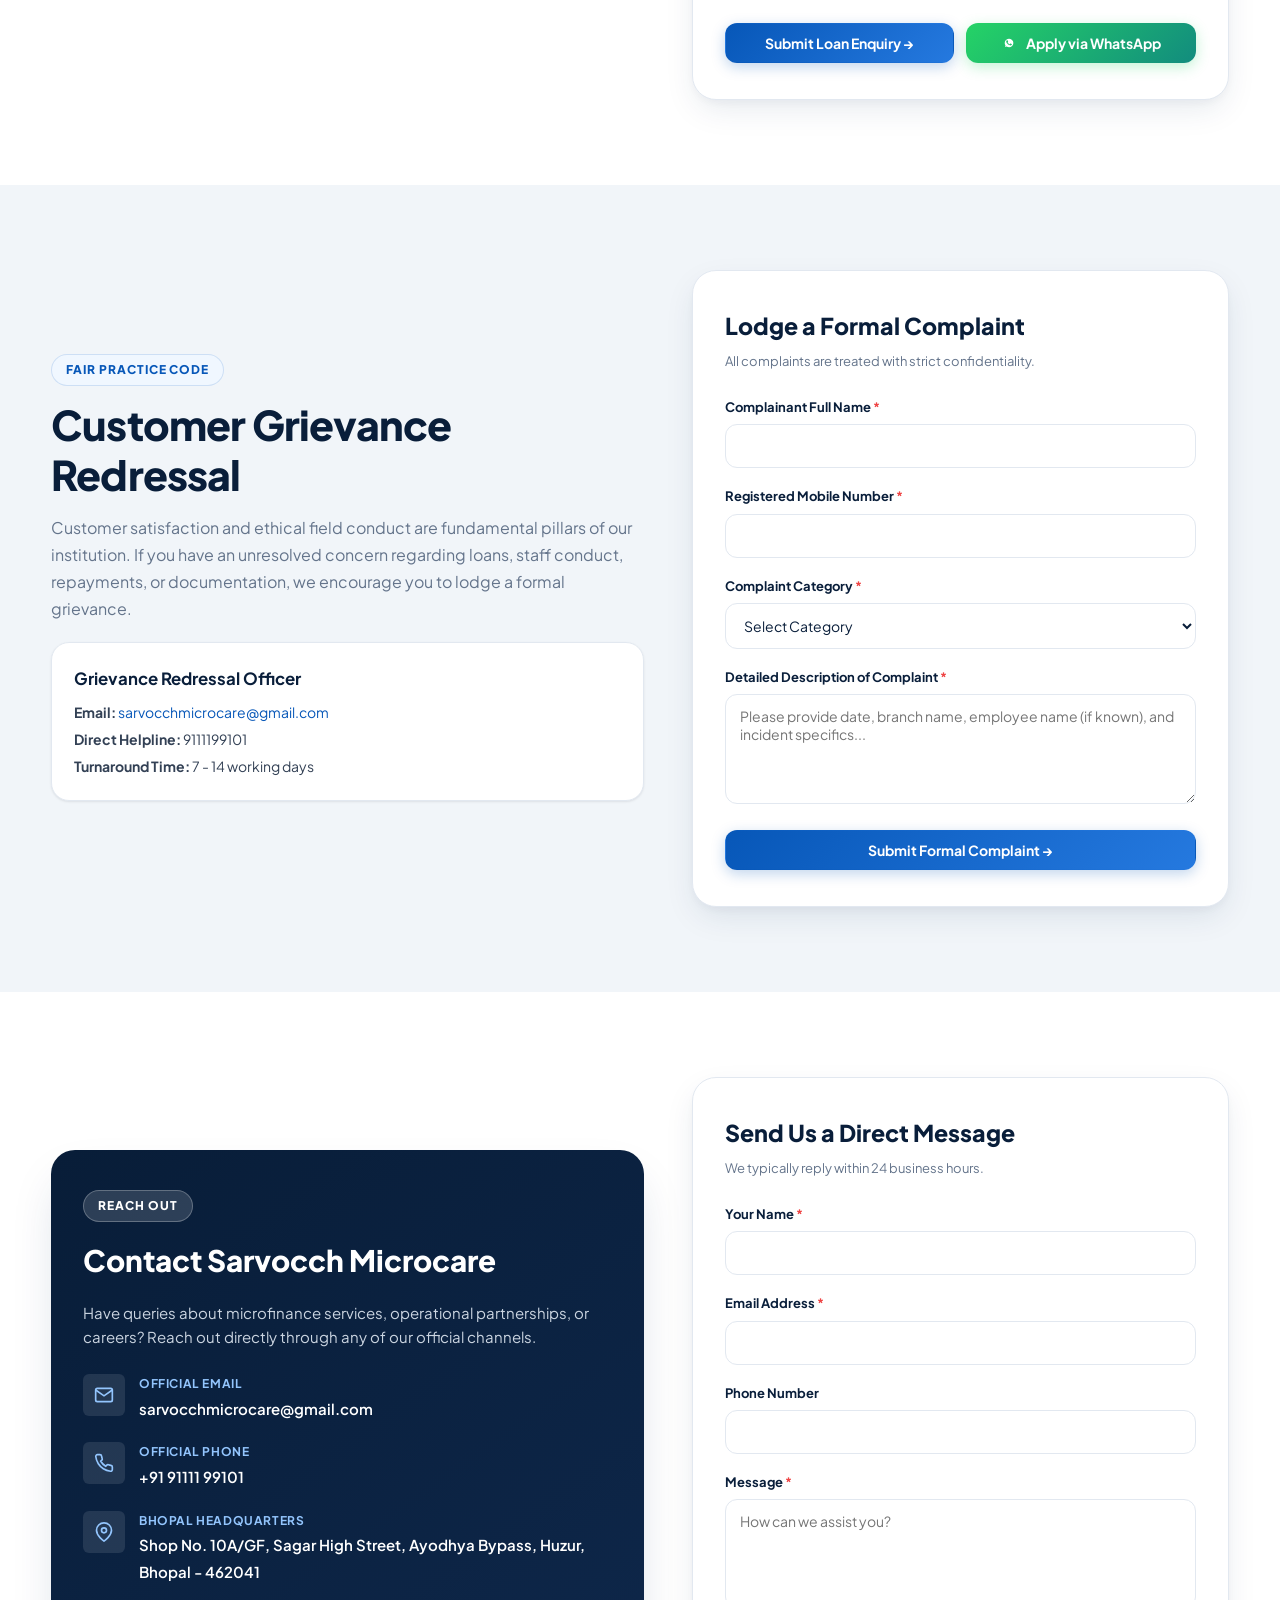
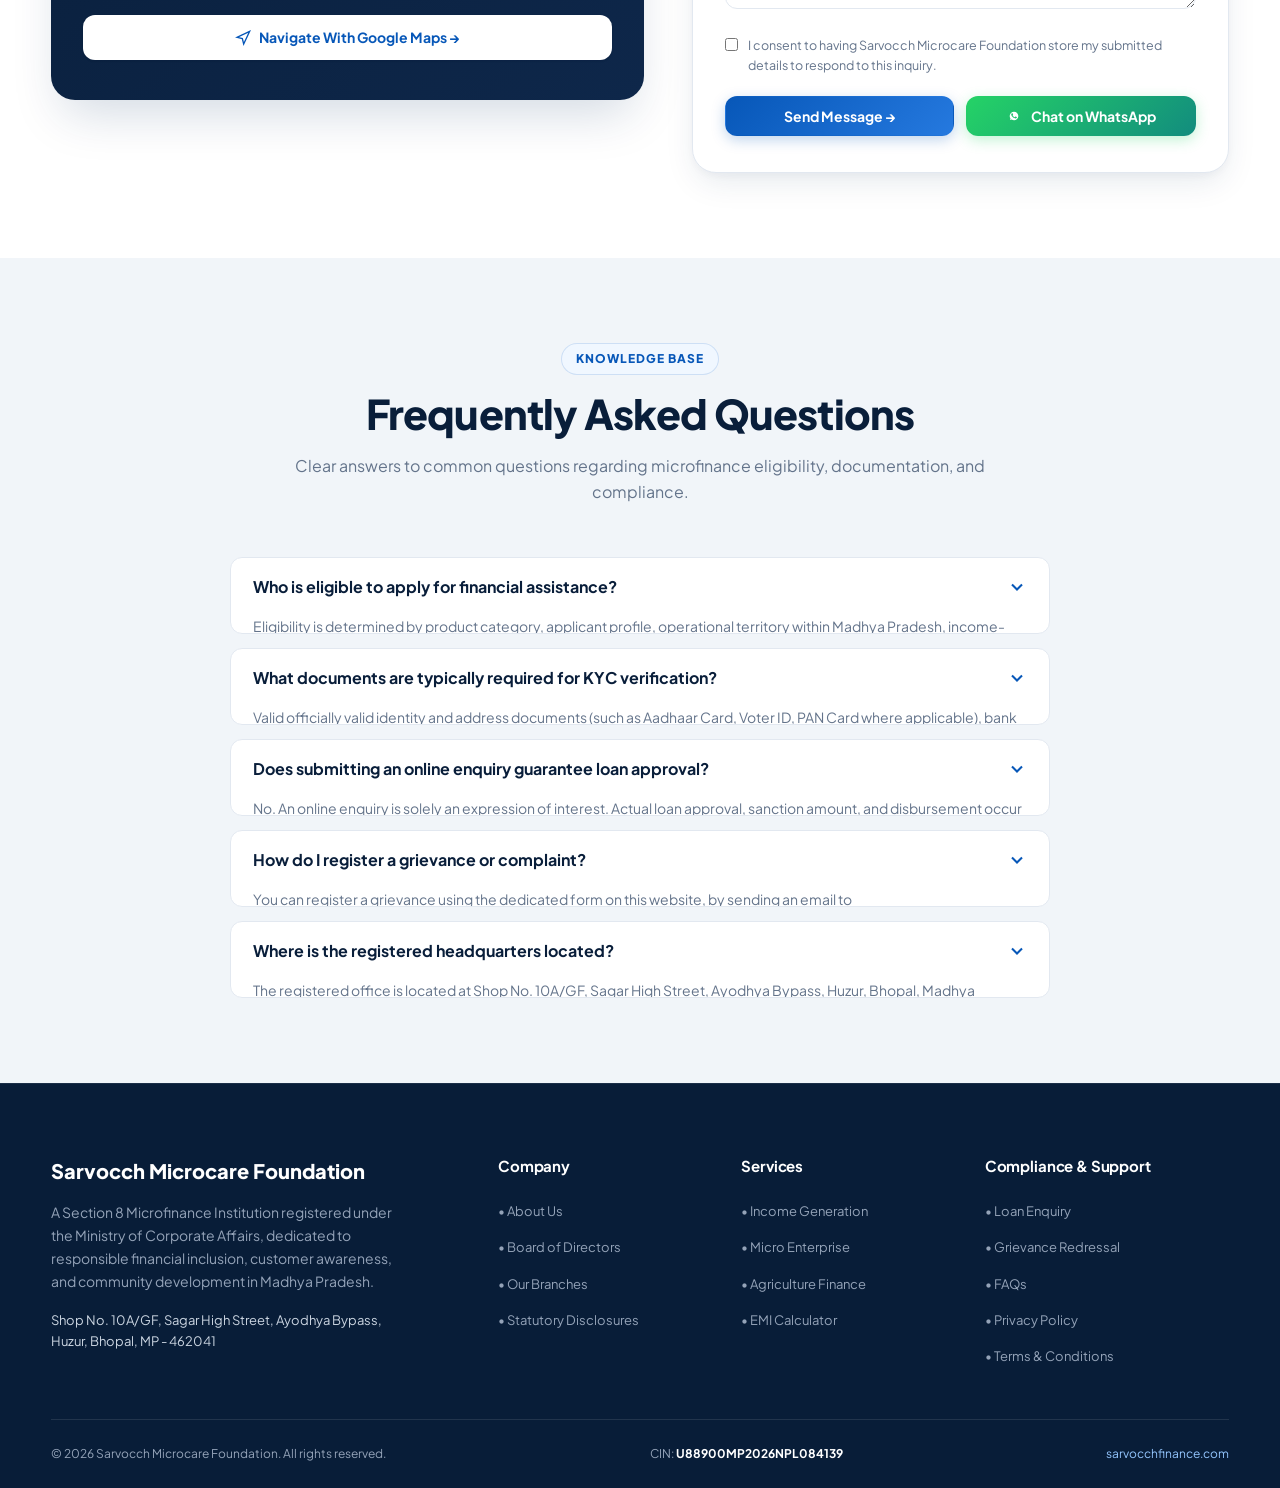
==== commit 478470ac: "Configure 2 cards side by side in leadership carousel in sync with page grid and optimize facial foc" ====
--- a/index.html
+++ b/index.html
@@ -536,7 +536,7 @@
                             <!-- Leader 1: Bandna Singh (CEO) -->
                             <div class="leader-card card-interactive carousel-slide">
                                 <div class="leader-photo-wrapper">
-                                    <img src="assets/images/bandana-singh-ceo.jpg" alt="Bandna Singh - Chief Executive Officer" class="leader-photo-img" onerror="this.style.display='none';this.nextElementSibling.style.display='flex';">
+                                    <img src="assets/images/bandana-singh-ceo.jpg" alt="Bandna Singh - Chief Executive Officer" class="leader-photo-img" style="object-position: center 15%;" onerror="this.style.display='none';this.nextElementSibling.style.display='flex';">
                                     <div class="leader-initials-fallback" style="display:none;">BS</div>
                                 </div>
                                 <div class="leader-details">
@@ -555,7 +555,7 @@
                             <!-- Leader 2: Pushpraj Singh (Director) -->
                             <div class="leader-card card-interactive carousel-slide">
                                 <div class="leader-photo-wrapper">
-                                    <img src="assets/images/pushpraj-singh.jpg.jpeg" alt="Pushpraj Singh - Director" class="leader-photo-img" onerror="this.style.display='none';this.nextElementSibling.style.display='flex';">
+                                    <img src="assets/images/pushpraj-singh.jpg.jpeg" alt="Pushpraj Singh - Director" class="leader-photo-img" style="object-position: center 22%;" onerror="this.style.display='none';this.nextElementSibling.style.display='flex';">
                                     <div class="leader-initials-fallback" style="display:none;">PS</div>
                                 </div>
                                 <div class="leader-details">
@@ -574,7 +574,7 @@
                             <!-- Leader 3: Abhinav Raisa (Vice President) -->
                             <div class="leader-card card-interactive carousel-slide">
                                 <div class="leader-photo-wrapper">
-                                    <img src="assets/images/abhinav-raisa.jpg" alt="Abhinav Raisa - Vice President" class="leader-photo-img" onerror="this.style.display='none';this.nextElementSibling.style.display='flex';">
+                                    <img src="assets/images/abhinav-raisa.jpg" alt="Abhinav Raisa - Vice President" class="leader-photo-img" style="object-position: 55% 18%;" onerror="this.style.display='none';this.nextElementSibling.style.display='flex';">
                                     <div class="leader-initials-fallback" style="display:none;">AR</div>
                                 </div>
                                 <div class="leader-details">
@@ -593,7 +593,7 @@
                             <!-- Leader 4: Tapan Dubey (Assistant Vice President) -->
                             <div class="leader-card card-interactive carousel-slide">
                                 <div class="leader-photo-wrapper">
-                                    <img src="assets/images/tapan-dubey.jpg" alt="Tapan Dubey - Assistant Vice President" class="leader-photo-img" onerror="this.style.display='none';this.nextElementSibling.style.display='flex';">
+                                    <img src="assets/images/tapan-dubey.jpg" alt="Tapan Dubey - Assistant Vice President" class="leader-photo-img" style="object-position: center 18%;" onerror="this.style.display='none';this.nextElementSibling.style.display='flex';">
                                     <div class="leader-initials-fallback" style="display:none;">TD</div>
                                 </div>
                                 <div class="leader-details">
@@ -612,7 +612,7 @@
                             <!-- Leader 5: Yogesh Rajput (Assistant Vice President) -->
                             <div class="leader-card card-interactive carousel-slide">
                                 <div class="leader-photo-wrapper">
-                                    <img src="assets/images/yogesh-rajput.jpg" alt="Yogesh Rajput - Assistant Vice President" class="leader-photo-img" onerror="this.style.display='none';this.nextElementSibling.style.display='flex';">
+                                    <img src="assets/images/yogesh-rajput.jpg" alt="Yogesh Rajput - Assistant Vice President" class="leader-photo-img" style="object-position: center 14%;" onerror="this.style.display='none';this.nextElementSibling.style.display='flex';">
                                     <div class="leader-initials-fallback" style="display:none;">YR</div>
                                 </div>
                                 <div class="leader-details">
--- a/assets/css/styles.css
+++ b/assets/css/styles.css
@@ -64,6 +64,7 @@
     font-size: 16px;
     -webkit-font-smoothing: antialiased;
     -moz-osx-font-smoothing: grayscale;
+    overflow-x: clip;
 }
 
 body {
@@ -71,7 +72,7 @@
     color: var(--text-body);
     background-color: var(--bg-page);
     line-height: 1.65;
-    overflow-x: hidden;
+    overflow-x: clip;
     position: relative;
 }
 
@@ -1078,31 +1079,21 @@
 
 .leadership-track {
     display: flex;
-    gap: 28px;
-    width: 100%;
-}
-
-/* Fluid adaptive card widths */
-/* Desktop (>= 1100px): 3 cards visible */
-@media (min-width: 1100px) {
+    gap: 32px;
+    align-items: stretch;
+}
+
+/* 2 cards side by side on desktop & tablet (> 768px) in perfect sync with the 2-column layout of the page */
+@media (min-width: 769px) {
     .carousel-slide {
-        flex: 0 0 calc((100% - 56px) / 3);
-        min-width: calc((100% - 56px) / 3);
-        max-width: calc((100% - 56px) / 3);
-    }
-}
-
-/* Tablet & medium laptop (720px - 1099px): 2 cards visible */
-@media (min-width: 720px) and (max-width: 1099px) {
-    .carousel-slide {
-        flex: 0 0 calc((100% - 28px) / 2);
-        min-width: calc((100% - 28px) / 2);
-        max-width: calc((100% - 28px) / 2);
-    }
-}
-
-/* Mobile & Small screens (< 720px): 1 card visible */
-@media (max-width: 719px) {
+        flex: 0 0 calc((100% - 32px) / 2);
+        min-width: calc((100% - 32px) / 2);
+        max-width: calc((100% - 32px) / 2);
+    }
+}
+
+/* 1 card on mobile (<= 768px) */
+@media (max-width: 768px) {
     .leadership-track {
         gap: 16px;
     }
@@ -1115,6 +1106,7 @@
 
 .carousel-slide {
     scroll-snap-align: start;
+    scroll-snap-stop: always;
     display: flex;
     flex-direction: column;
 }
@@ -1139,18 +1131,24 @@
 
 .leader-photo-wrapper {
     width: 100%;
-    height: clamp(260px, 30vw, 350px);
+    height: 380px;
     background: linear-gradient(135deg, var(--bg-ice) 0%, #dbeafe 100%);
     overflow: hidden;
     position: relative;
     flex-shrink: 0;
 }
 
+@media (max-width: 768px) {
+    .leader-photo-wrapper {
+        height: 320px;
+    }
+}
+
 .leader-photo-img {
     width: 100%;
     height: 100%;
     object-fit: cover;
-    object-position: top center;
+    object-position: center 20%;
     transition: transform 0.5s ease;
     pointer-events: none;
 }
@@ -2061,44 +2059,148 @@
 }
 
 @media (max-width: 860px) {
+    .header {
+        position: sticky;
+        top: 0;
+        left: 0;
+        right: 0;
+        width: 100%;
+        z-index: 1000;
+        background: #ffffff;
+        box-shadow: 0 2px 12px rgba(0, 0, 0, 0.06);
+    }
+
+    .nav {
+        min-height: 64px;
+        padding: 8px 0;
+        display: flex;
+        align-items: center;
+        justify-content: space-between;
+        gap: 10px;
+    }
+
+    .brand {
+        flex-shrink: 0;
+    }
+
+    .brand-logo {
+        height: 44px;
+        max-width: 170px;
+        width: auto;
+        object-fit: contain;
+    }
+
+    .nav-actions {
+        display: flex;
+        align-items: center;
+        margin-left: auto;
+        order: 2;
+    }
+
+    .nav-actions .btn-primary {
+        display: inline-flex;
+        padding: 7px 14px;
+        font-size: 0.75rem;
+        font-weight: 700;
+        border-radius: var(--radius-full);
+        white-space: nowrap;
+    }
+
+    .nav-actions .btn-icon-right {
+        display: none;
+    }
+
     .menu-toggle {
+        display: flex;
+        flex-direction: column;
+        justify-content: center;
+        align-items: center;
+        width: 42px;
+        height: 42px;
+        padding: 8px;
+        background: var(--bg-ice);
+        border: 1px solid var(--border);
+        border-radius: var(--radius-md);
+        cursor: pointer;
+        order: 3;
+        flex-shrink: 0;
+        transition: var(--transition);
+        -webkit-tap-highlight-color: transparent;
+    }
+
+    .menu-toggle:hover, .menu-toggle.open {
+        background: #e0f2fe;
+        border-color: var(--primary);
+    }
+
+    .hamburger-line {
         display: block;
+        width: 22px;
+        height: 2px;
+        background-color: var(--primary);
+        margin: 3px 0;
+        transition: var(--transition);
+        border-radius: 2px;
+    }
+
+    .menu-toggle.open .hamburger-line:nth-child(1) {
+        transform: translateY(8px) rotate(45deg);
+    }
+
+    .menu-toggle.open .hamburger-line:nth-child(2) {
+        opacity: 0;
+    }
+
+    .menu-toggle.open .hamburger-line:nth-child(3) {
+        transform: translateY(-8px) rotate(-45deg);
     }
 
     .nav-menu {
         position: fixed;
-        top: 76px;
+        top: 64px;
         left: 0;
         right: 0;
         bottom: 0;
+        height: calc(100vh - 64px);
         background: #ffffff;
         flex-direction: column;
-        align-items: flex-start;
-        padding: 24px 28px;
-        gap: 18px;
-        transform: translateY(-120%);
+        align-items: stretch;
+        padding: 20px 20px 40px;
+        gap: 6px;
+        transform: translateX(100%);
         transition: transform 0.35s cubic-bezier(0.16, 1, 0.3, 1);
-        border-bottom: 1px solid var(--border);
-        box-shadow: var(--shadow-lg);
+        border-top: 1px solid var(--border);
+        box-shadow: -10px 0 25px rgba(0, 0, 0, 0.1);
         overflow-y: auto;
+        -webkit-overflow-scrolling: touch;
+        z-index: 999;
     }
 
     .nav-menu.open {
-        transform: translateY(0);
+        transform: translateX(0);
     }
 
     .nav-link {
-        font-size: 1.05rem;
+        font-size: 1rem;
+        font-weight: 700;
         width: 100%;
-        padding: 10px 0;
+        padding: 12px 14px;
+        border-radius: var(--radius-md);
         border-bottom: 1px solid #f1f5f9;
-    }
-
-    .nav-actions .btn-primary {
-        display: none;
-    }
-
-    .about-grid, .leadership-grid, .branches-grid, .corporate-grid {
+        color: var(--text-heading);
+        display: flex;
+        align-items: center;
+        justify-content: space-between;
+        transition: var(--transition);
+    }
+
+    .nav-link:hover, .nav-link.active {
+        background: var(--bg-ice);
+        color: var(--primary);
+        border-bottom-color: transparent;
+    }
+
+    .about-grid, .branches-grid, .corporate-grid {
         grid-template-columns: 1fr;
     }
 
@@ -2149,8 +2251,4 @@
     .calc-container, .form-card, .contact-dark-card, .values-card {
         padding: 24px 18px;
     }
-
-    .leader-photo-wrapper {
-        height: 320px;
-    }
-}
+}
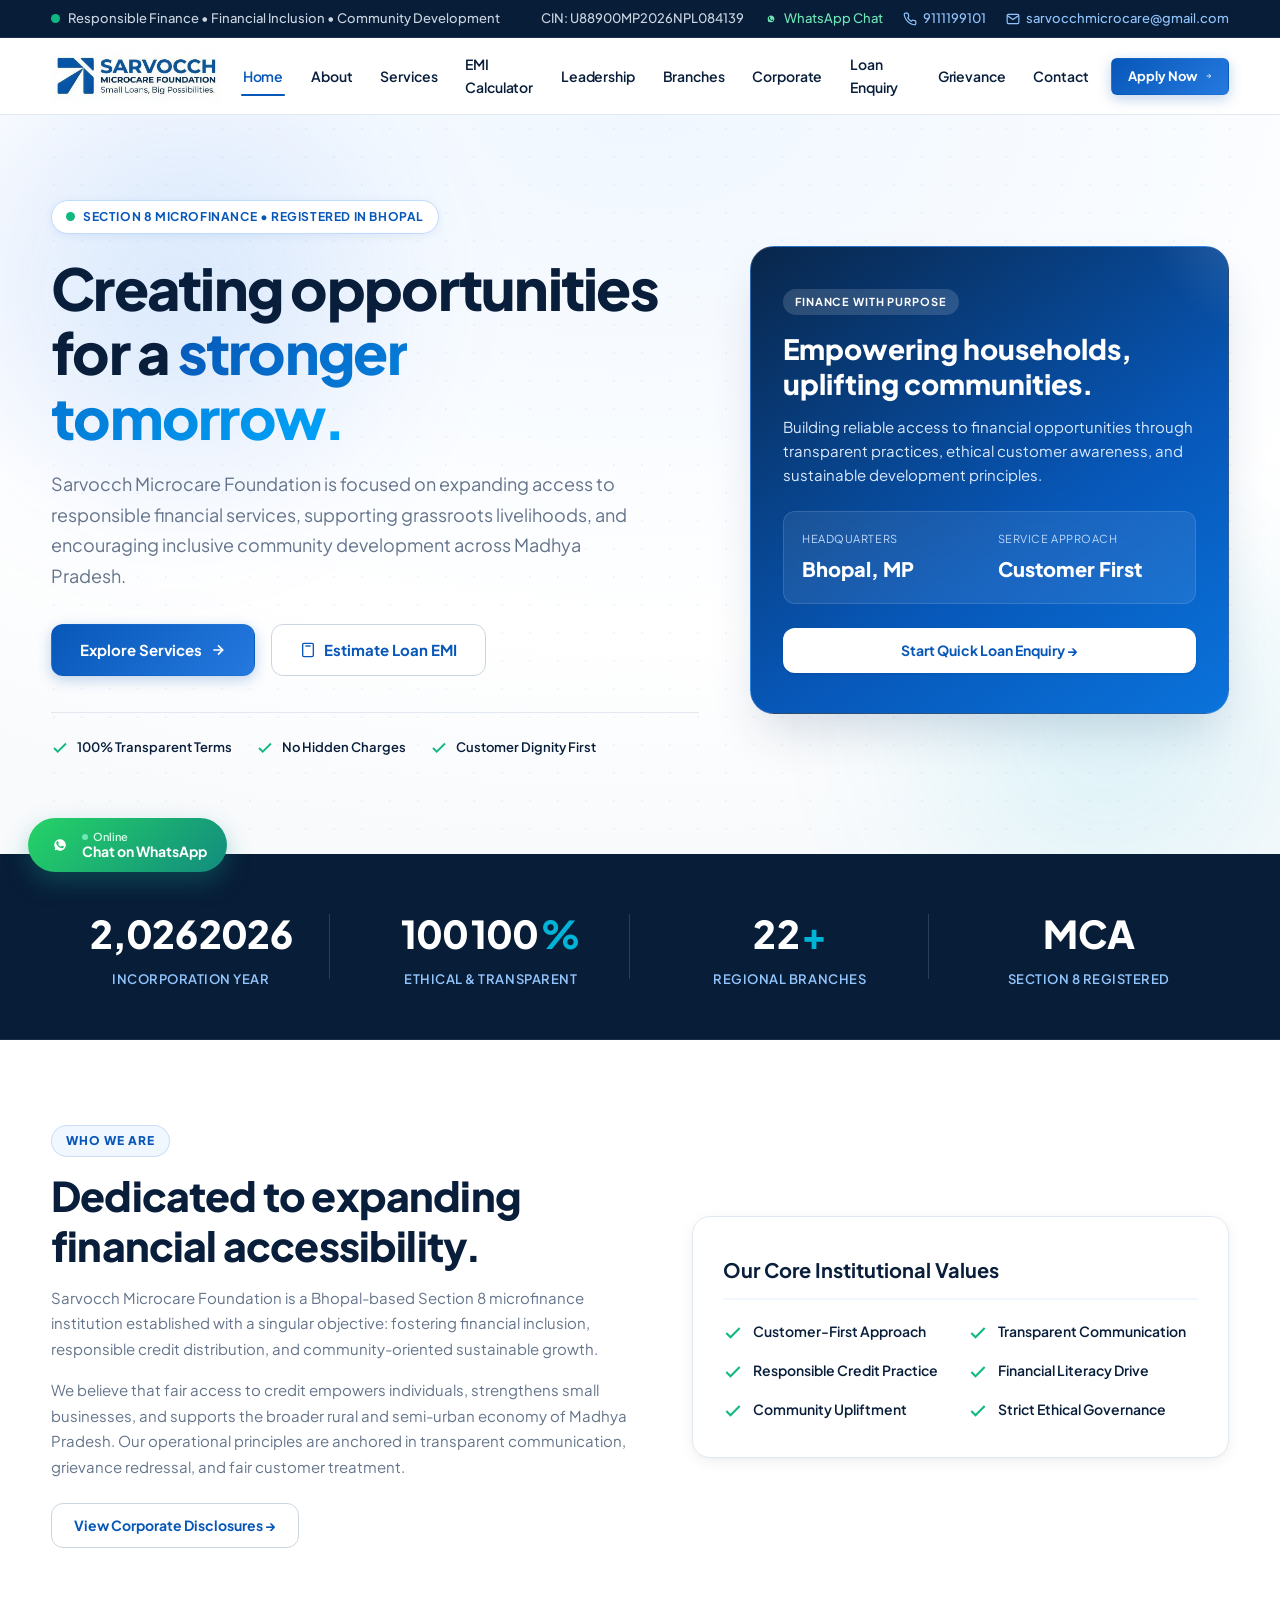
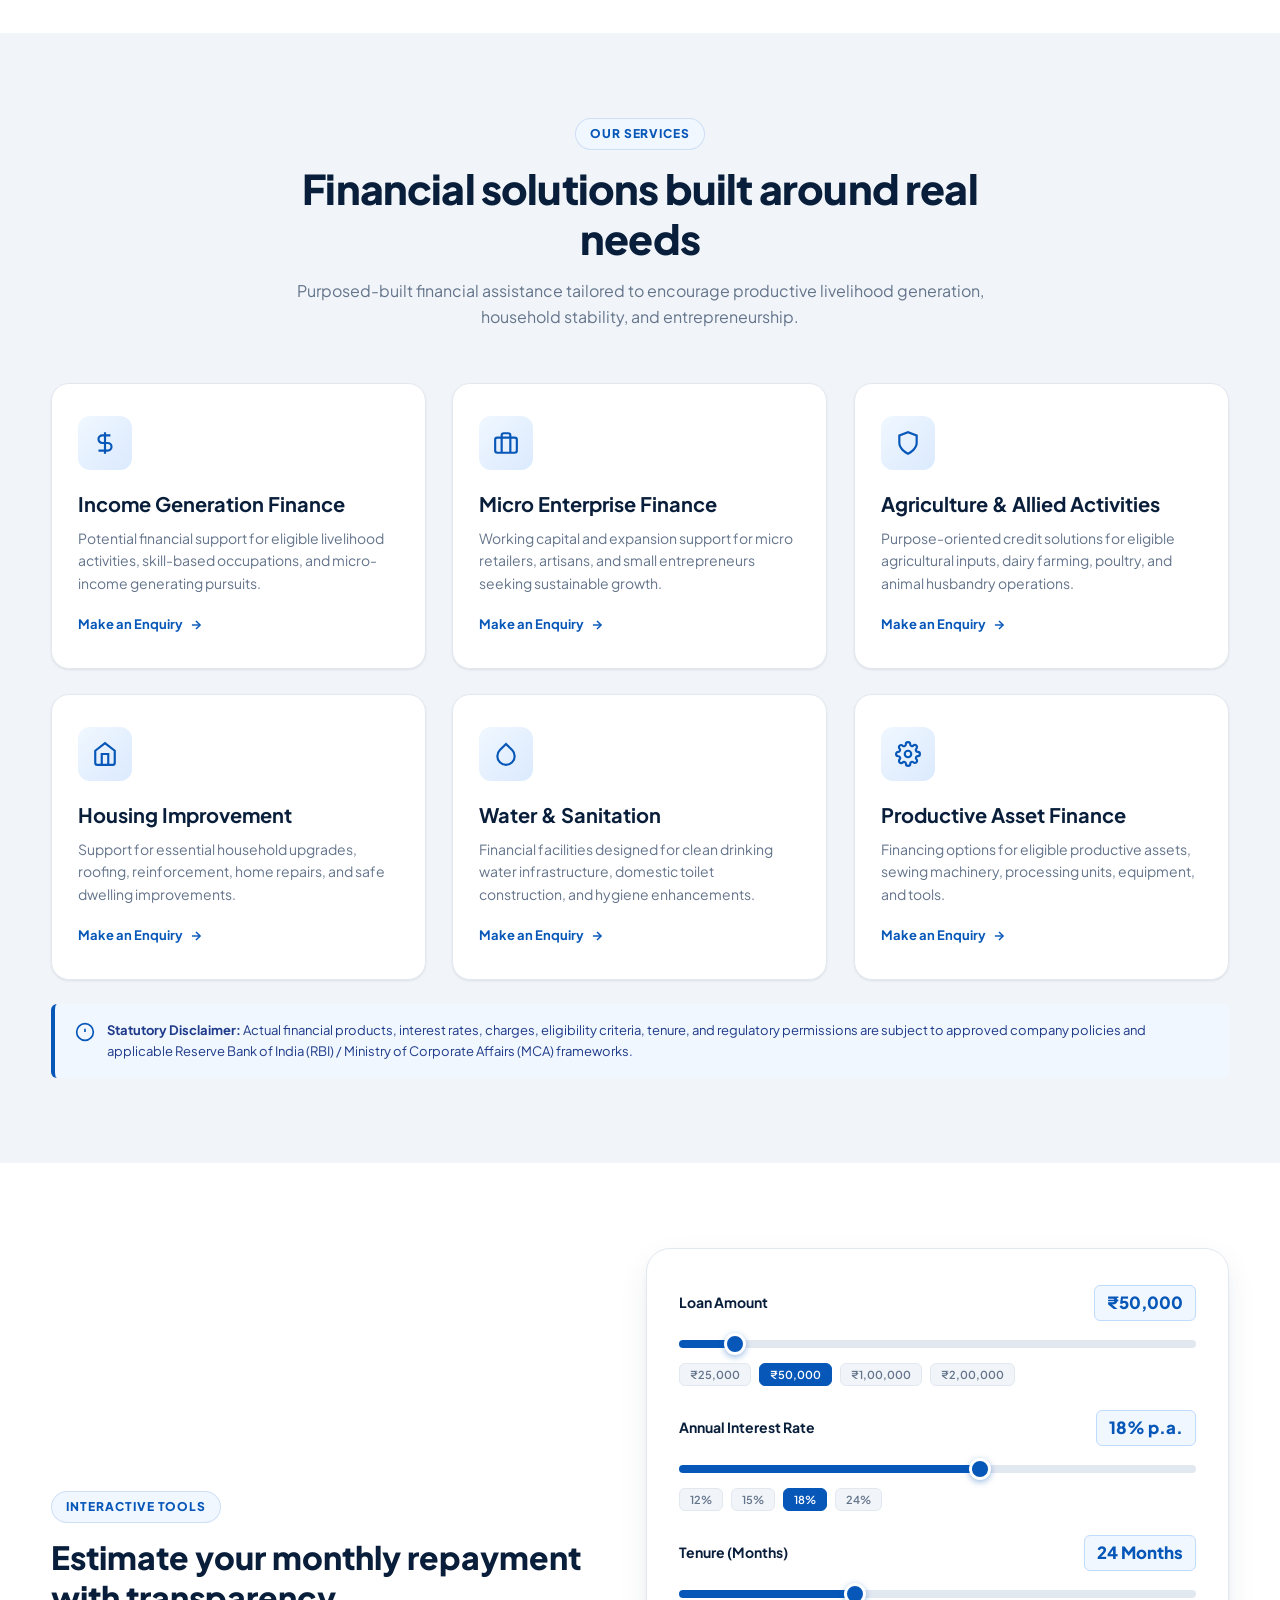
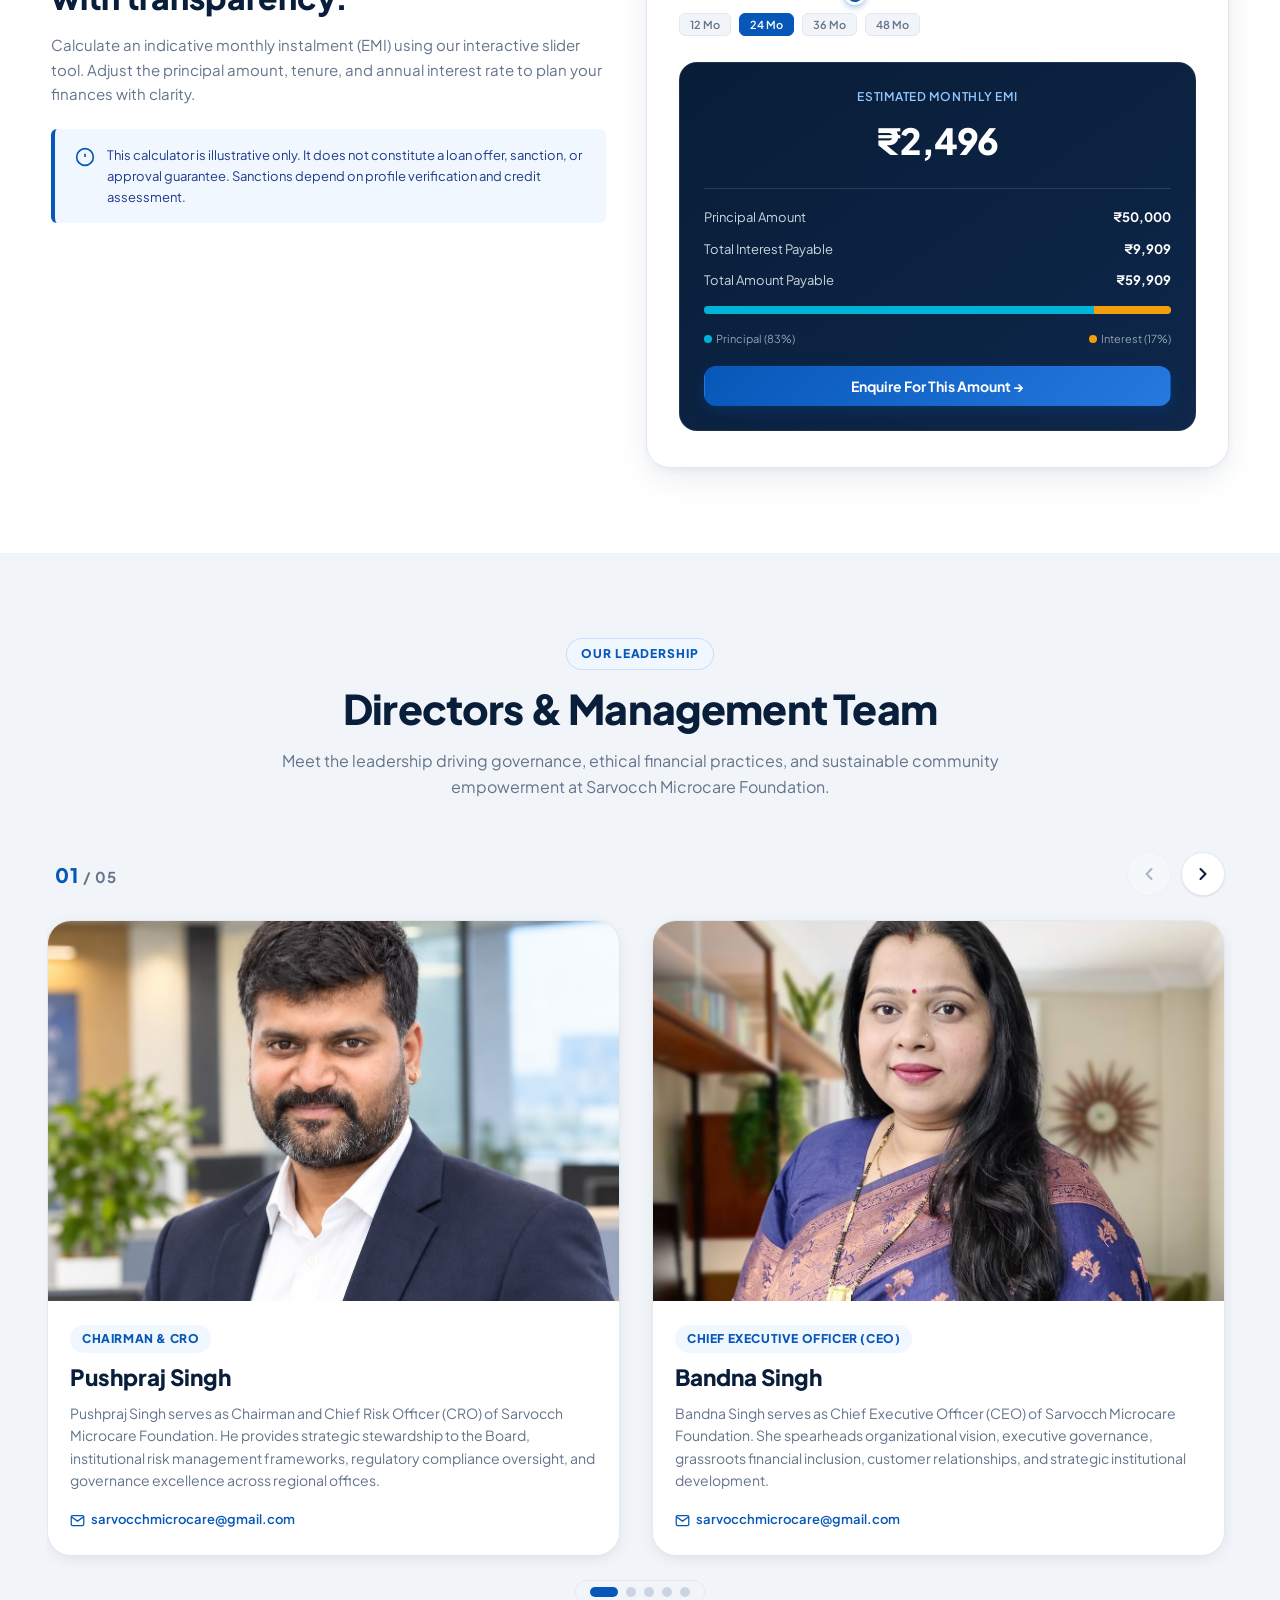
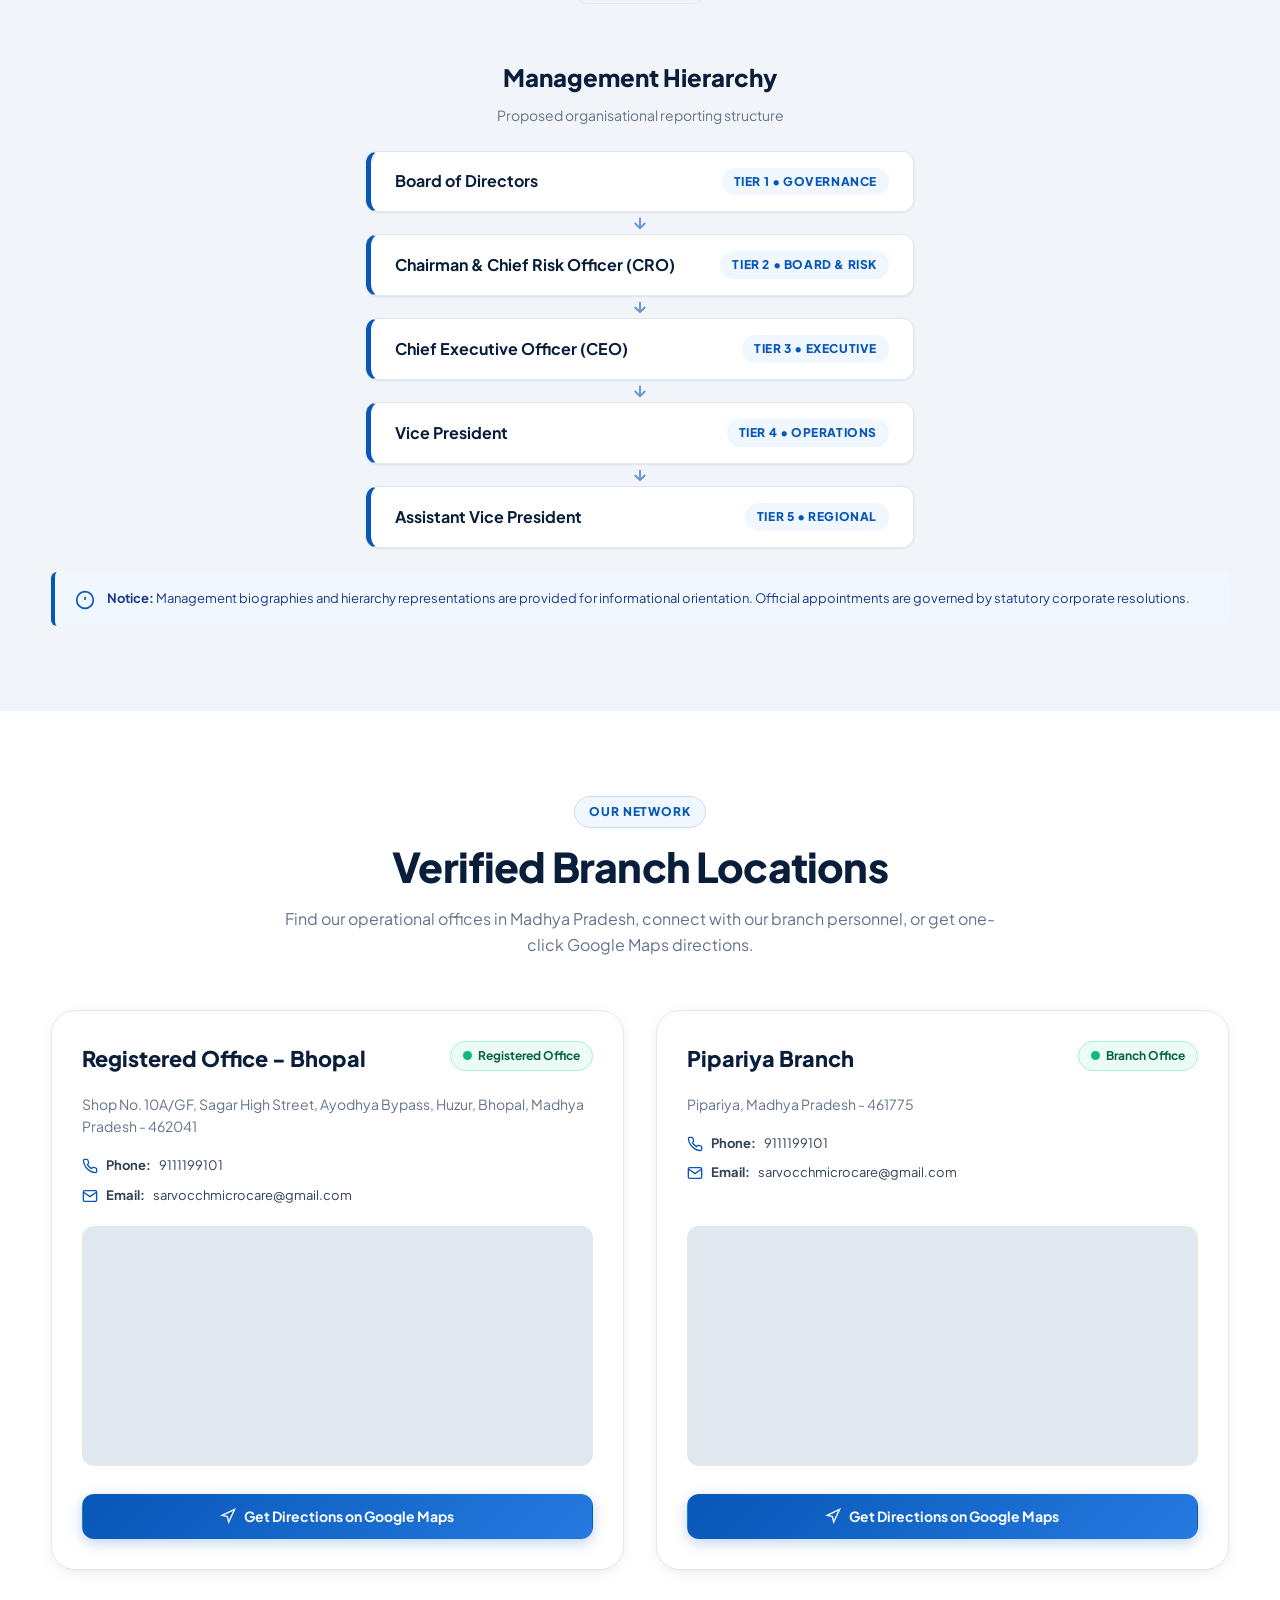
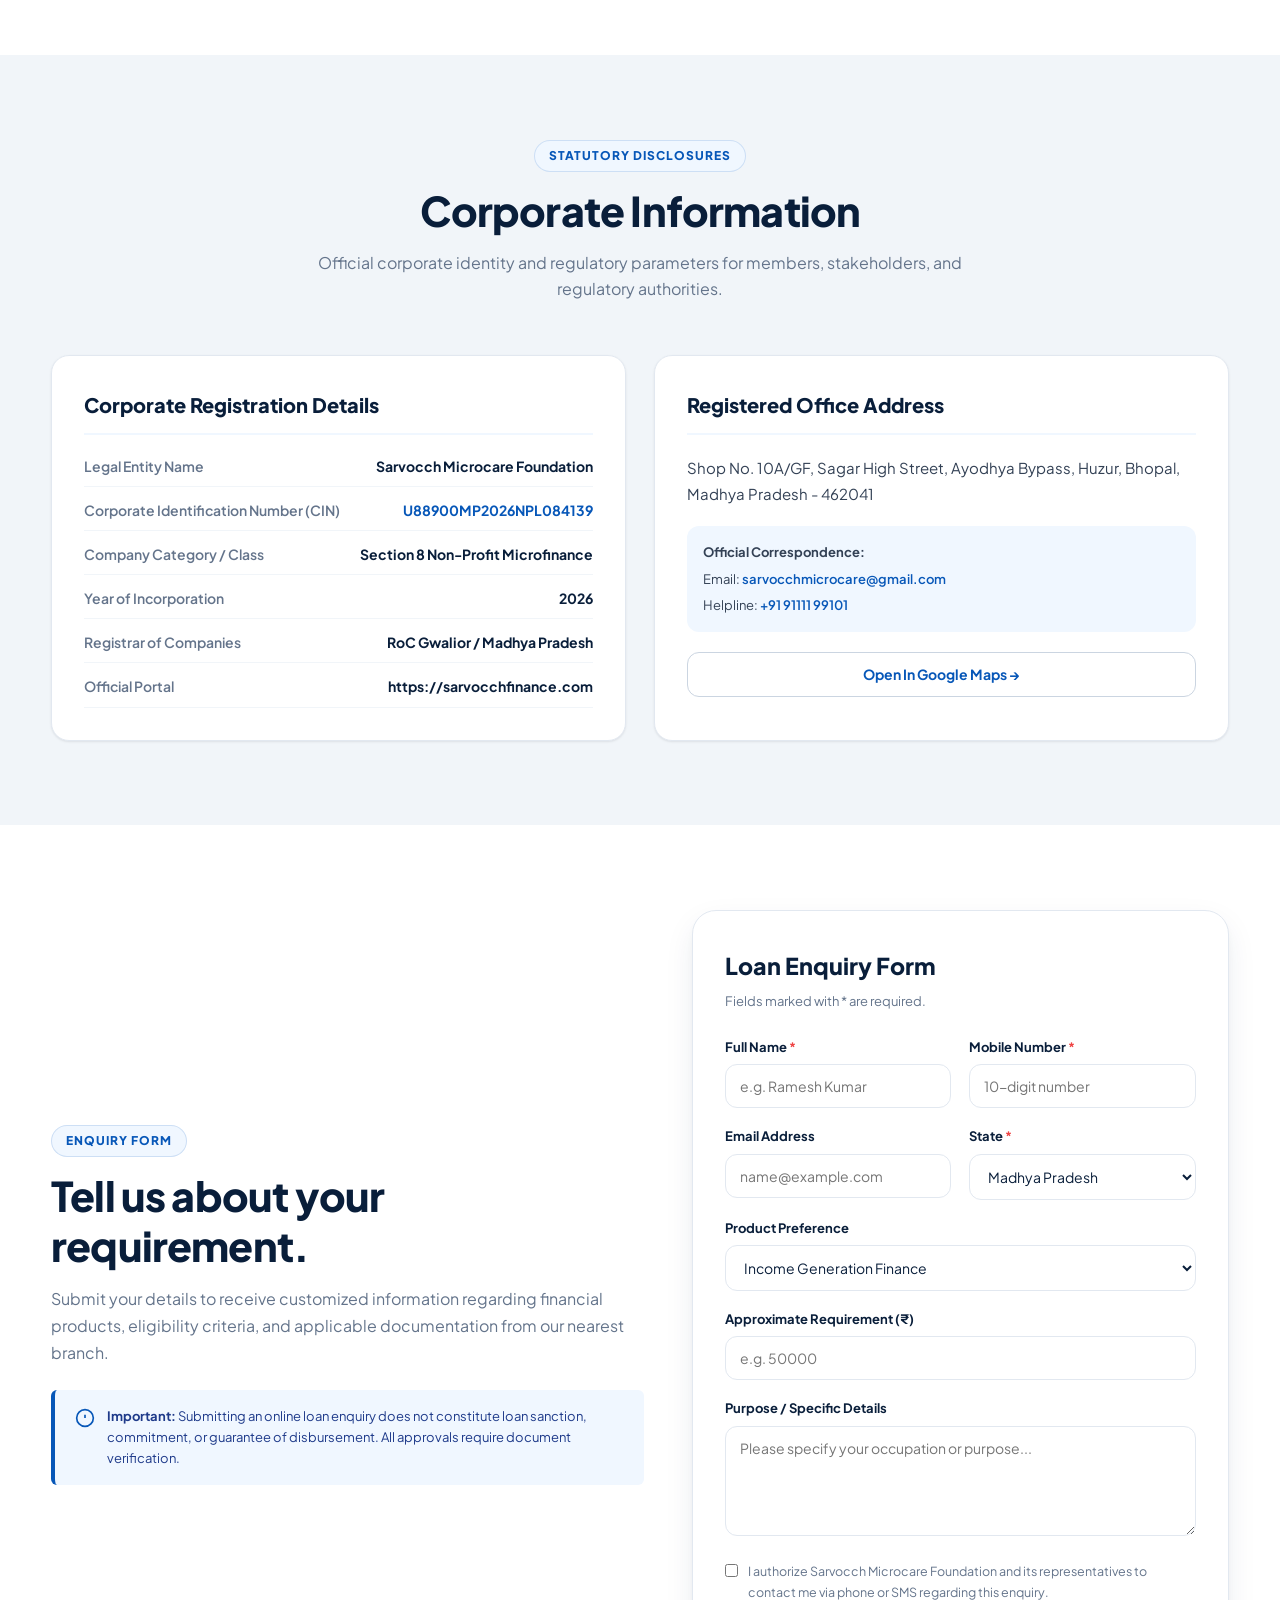
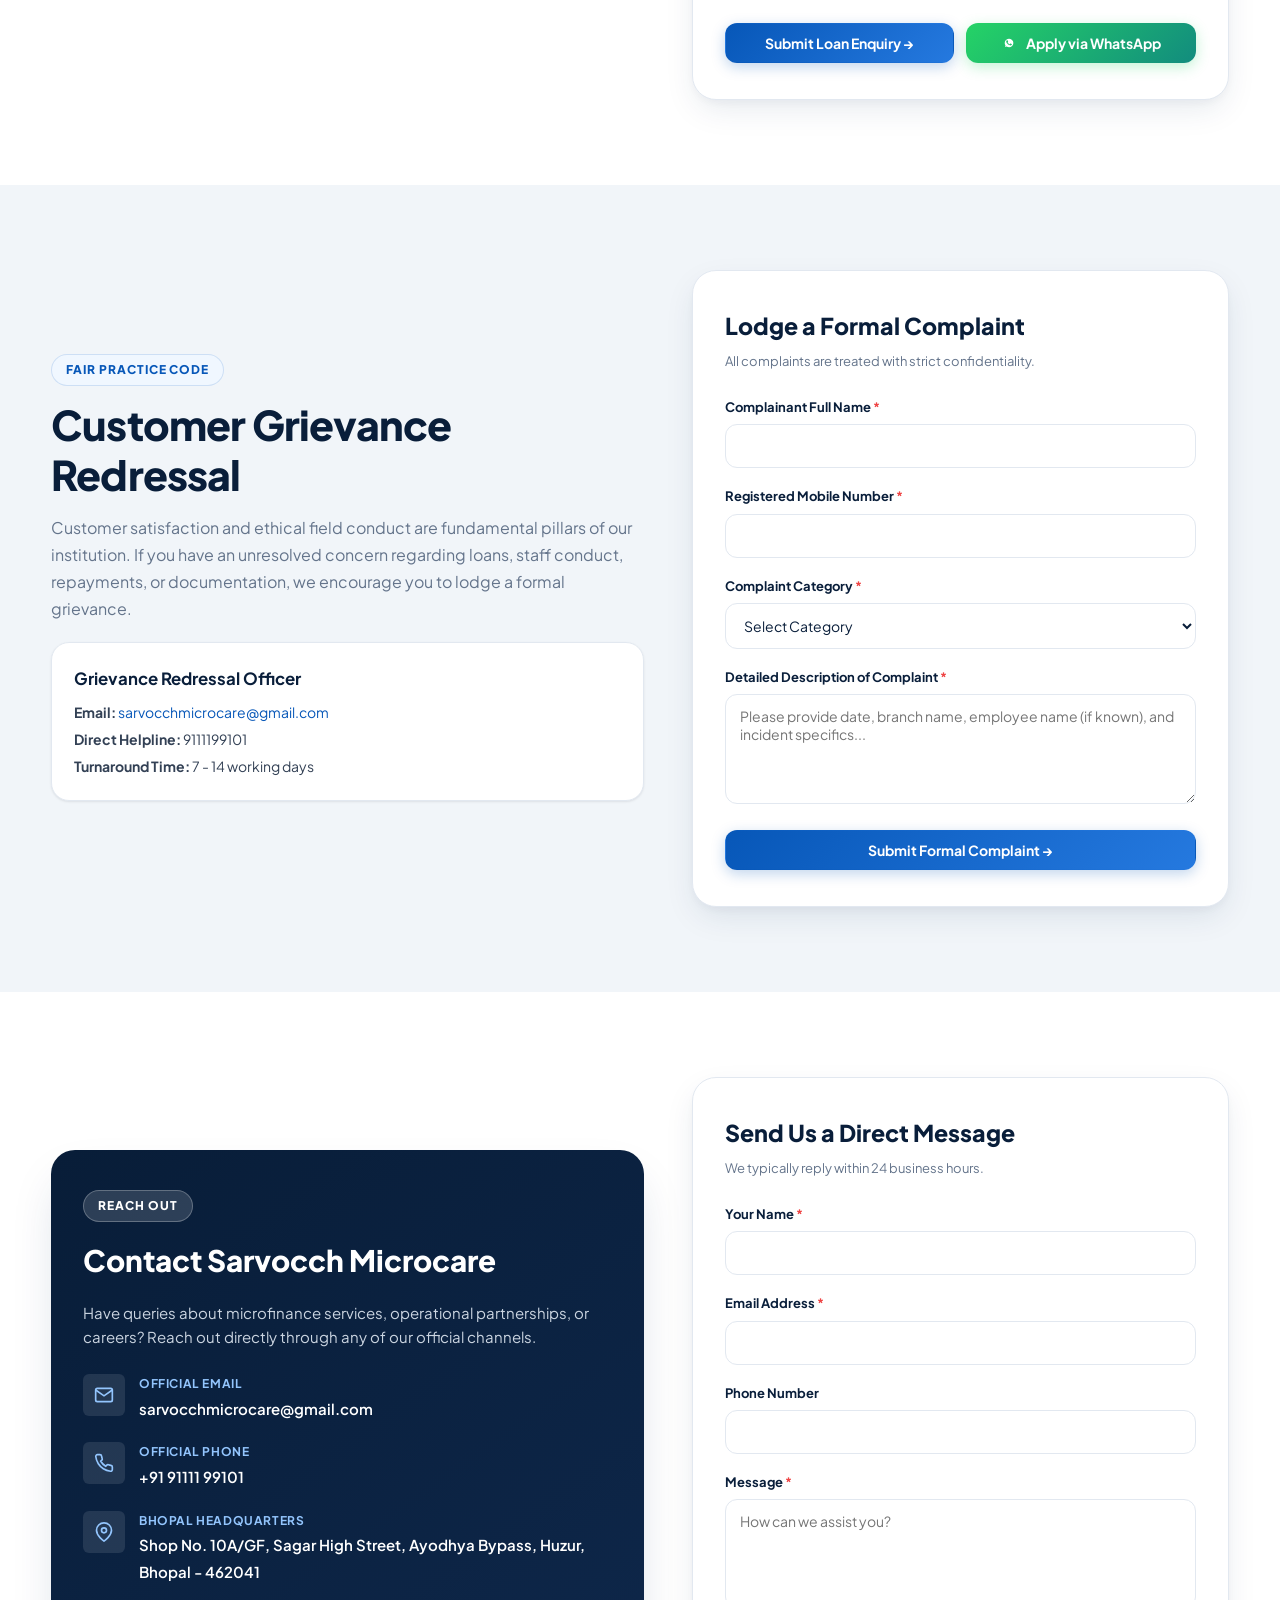
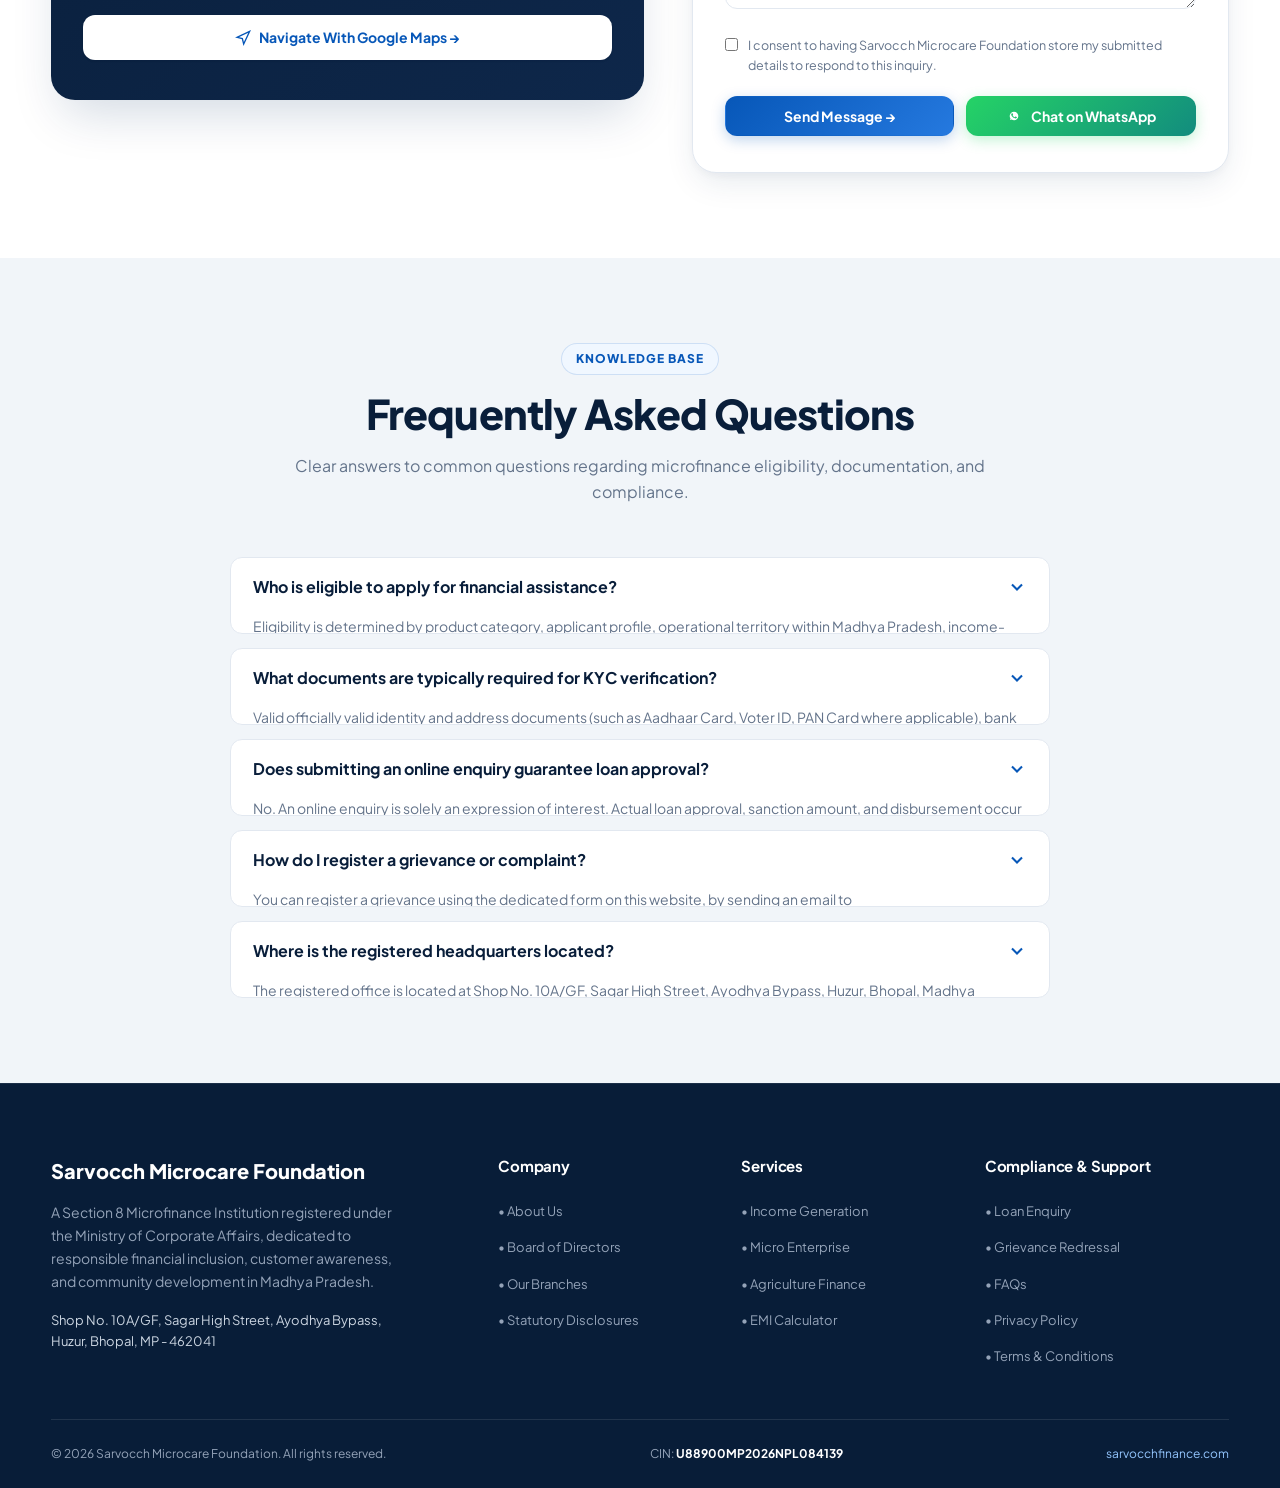
==== commit a612b053: "Update leadership order: Pushpraj Singh (Chairman & CRO) first, Bandna Singh (CEO) second, update hi" ====
--- a/index.html
+++ b/index.html
@@ -533,7 +533,26 @@
                     <!-- Carousel Track Container -->
                     <div class="leadership-carousel" id="leaderCarousel" tabindex="0" aria-label="Leadership Team Carousel">
                         <div class="leadership-track" id="leaderTrack">
-                            <!-- Leader 1: Bandna Singh (CEO) -->
+                            <!-- Leader 1: Pushpraj Singh (Chairman & CRO) -->
+                            <div class="leader-card card-interactive carousel-slide">
+                                <div class="leader-photo-wrapper">
+                                    <img src="assets/images/pushpraj-singh.jpg.jpeg" alt="Pushpraj Singh - Chairman and CRO" class="leader-photo-img" style="object-position: center 22%;" onerror="this.style.display='none';this.nextElementSibling.style.display='flex';">
+                                    <div class="leader-initials-fallback" style="display:none;">PS</div>
+                                </div>
+                                <div class="leader-details">
+                                    <span class="leader-designation-badge">Chairman & CRO</span>
+                                    <h3 class="leader-name">Pushpraj Singh</h3>
+                                    <p class="leader-bio">
+                                        Pushpraj Singh serves as Chairman and Chief Risk Officer (CRO) of Sarvocch Microcare Foundation. He provides strategic stewardship to the Board, institutional risk management frameworks, regulatory compliance oversight, and governance excellence across regional offices.
+                                    </p>
+                                    <a href="mailto:sarvocchmicrocare@gmail.com" class="leader-email-link">
+                                        <svg width="15" height="15" viewBox="0 0 24 24" fill="none" stroke="currentColor" stroke-width="2"><path d="M4 4h16c1.1 0 2 .9 2 2v12c0 1.1-.9 2-2 2H4c-1.1 0-2-.9-2-2V6c0-1.1.9-2 2-2z"></path><polyline points="22,6 12,13 2,6"></polyline></svg>
+                                        <span>sarvocchmicrocare@gmail.com</span>
+                                    </a>
+                                </div>
+                            </div>
+
+                            <!-- Leader 2: Bandna Singh (CEO) -->
                             <div class="leader-card card-interactive carousel-slide">
                                 <div class="leader-photo-wrapper">
                                     <img src="assets/images/bandana-singh-ceo.jpg" alt="Bandna Singh - Chief Executive Officer" class="leader-photo-img" style="object-position: center 15%;" onerror="this.style.display='none';this.nextElementSibling.style.display='flex';">
@@ -552,25 +571,6 @@
                                 </div>
                             </div>
 
-                            <!-- Leader 2: Pushpraj Singh (Director) -->
-                            <div class="leader-card card-interactive carousel-slide">
-                                <div class="leader-photo-wrapper">
-                                    <img src="assets/images/pushpraj-singh.jpg.jpeg" alt="Pushpraj Singh - Director" class="leader-photo-img" style="object-position: center 22%;" onerror="this.style.display='none';this.nextElementSibling.style.display='flex';">
-                                    <div class="leader-initials-fallback" style="display:none;">PS</div>
-                                </div>
-                                <div class="leader-details">
-                                    <span class="leader-designation-badge">Director</span>
-                                    <h3 class="leader-name">Pushpraj Singh</h3>
-                                    <p class="leader-bio">
-                                        Pushpraj Singh serves as Director of Sarvocch Microcare Foundation. He contributes to strategic planning, institutional governance, responsible lending frameworks, and transparent organisational operations across regional offices.
-                                    </p>
-                                    <a href="mailto:sarvocchmicrocare@gmail.com" class="leader-email-link">
-                                        <svg width="15" height="15" viewBox="0 0 24 24" fill="none" stroke="currentColor" stroke-width="2"><path d="M4 4h16c1.1 0 2 .9 2 2v12c0 1.1-.9 2-2 2H4c-1.1 0-2-.9-2-2V6c0-1.1.9-2 2-2z"></path><polyline points="22,6 12,13 2,6"></polyline></svg>
-                                        <span>sarvocchmicrocare@gmail.com</span>
-                                    </a>
-                                </div>
-                            </div>
-
                             <!-- Leader 3: Abhinav Raisa (Vice President) -->
                             <div class="leader-card card-interactive carousel-slide">
                                 <div class="leader-photo-wrapper">
@@ -655,15 +655,15 @@
                             <svg width="18" height="18" viewBox="0 0 24 24" fill="none" stroke="currentColor" stroke-width="2.5"><line x1="12" y1="5" x2="12" y2="19"></line><polyline points="19 12 12 19 5 12"></polyline></svg>
                         </div>
                         <div class="hierarchy-item">
-                            <span class="hierarchy-role">Chief Executive Officer (CEO)</span>
-                            <span class="hierarchy-level">Tier 2 &bull; Executive</span>
+                            <span class="hierarchy-role">Chairman & Chief Risk Officer (CRO)</span>
+                            <span class="hierarchy-level">Tier 2 &bull; Board &amp; Risk</span>
                         </div>
                         <div class="hierarchy-connector" aria-hidden="true">
                             <svg width="18" height="18" viewBox="0 0 24 24" fill="none" stroke="currentColor" stroke-width="2.5"><line x1="12" y1="5" x2="12" y2="19"></line><polyline points="19 12 12 19 5 12"></polyline></svg>
                         </div>
                         <div class="hierarchy-item">
-                            <span class="hierarchy-role">Director</span>
-                            <span class="hierarchy-level">Tier 3 &bull; Strategy</span>
+                            <span class="hierarchy-role">Chief Executive Officer (CEO)</span>
+                            <span class="hierarchy-level">Tier 3 &bull; Executive</span>
                         </div>
                         <div class="hierarchy-connector" aria-hidden="true">
                             <svg width="18" height="18" viewBox="0 0 24 24" fill="none" stroke="currentColor" stroke-width="2.5"><line x1="12" y1="5" x2="12" y2="19"></line><polyline points="19 12 12 19 5 12"></polyline></svg>
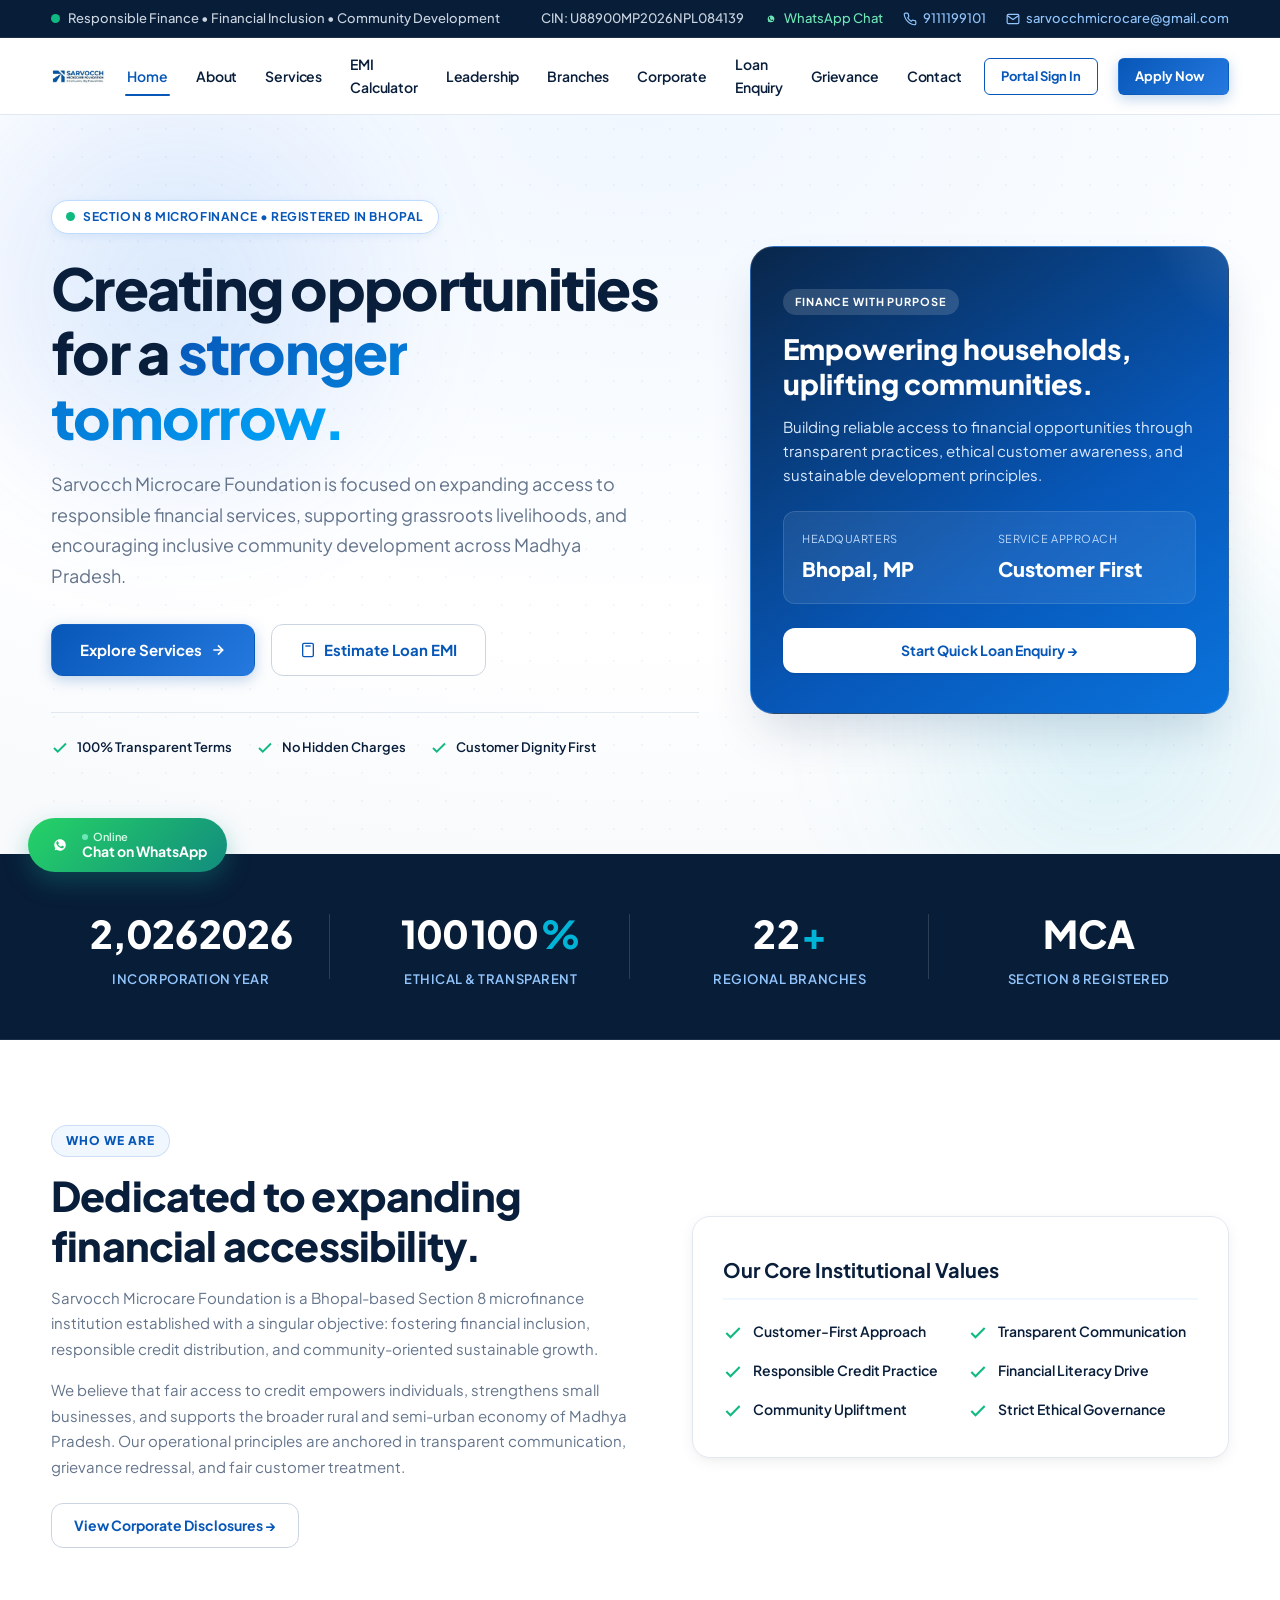
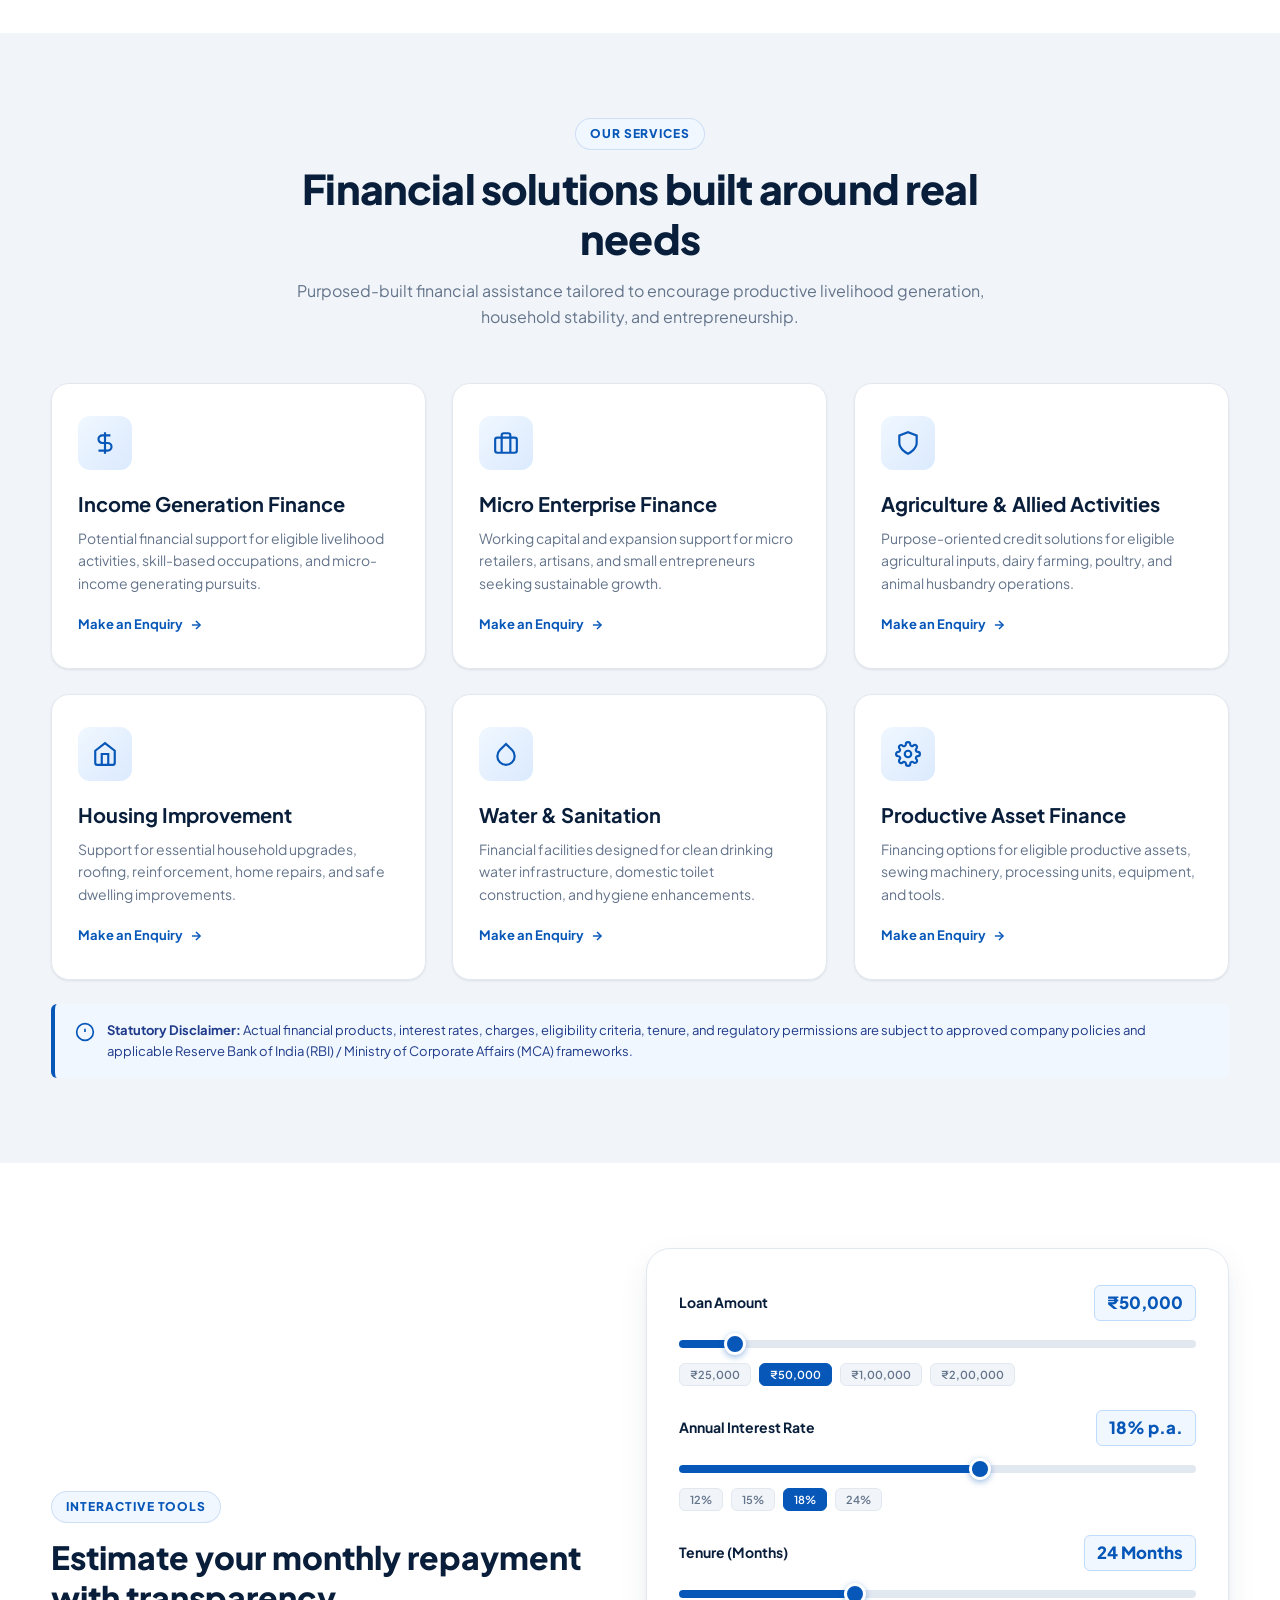
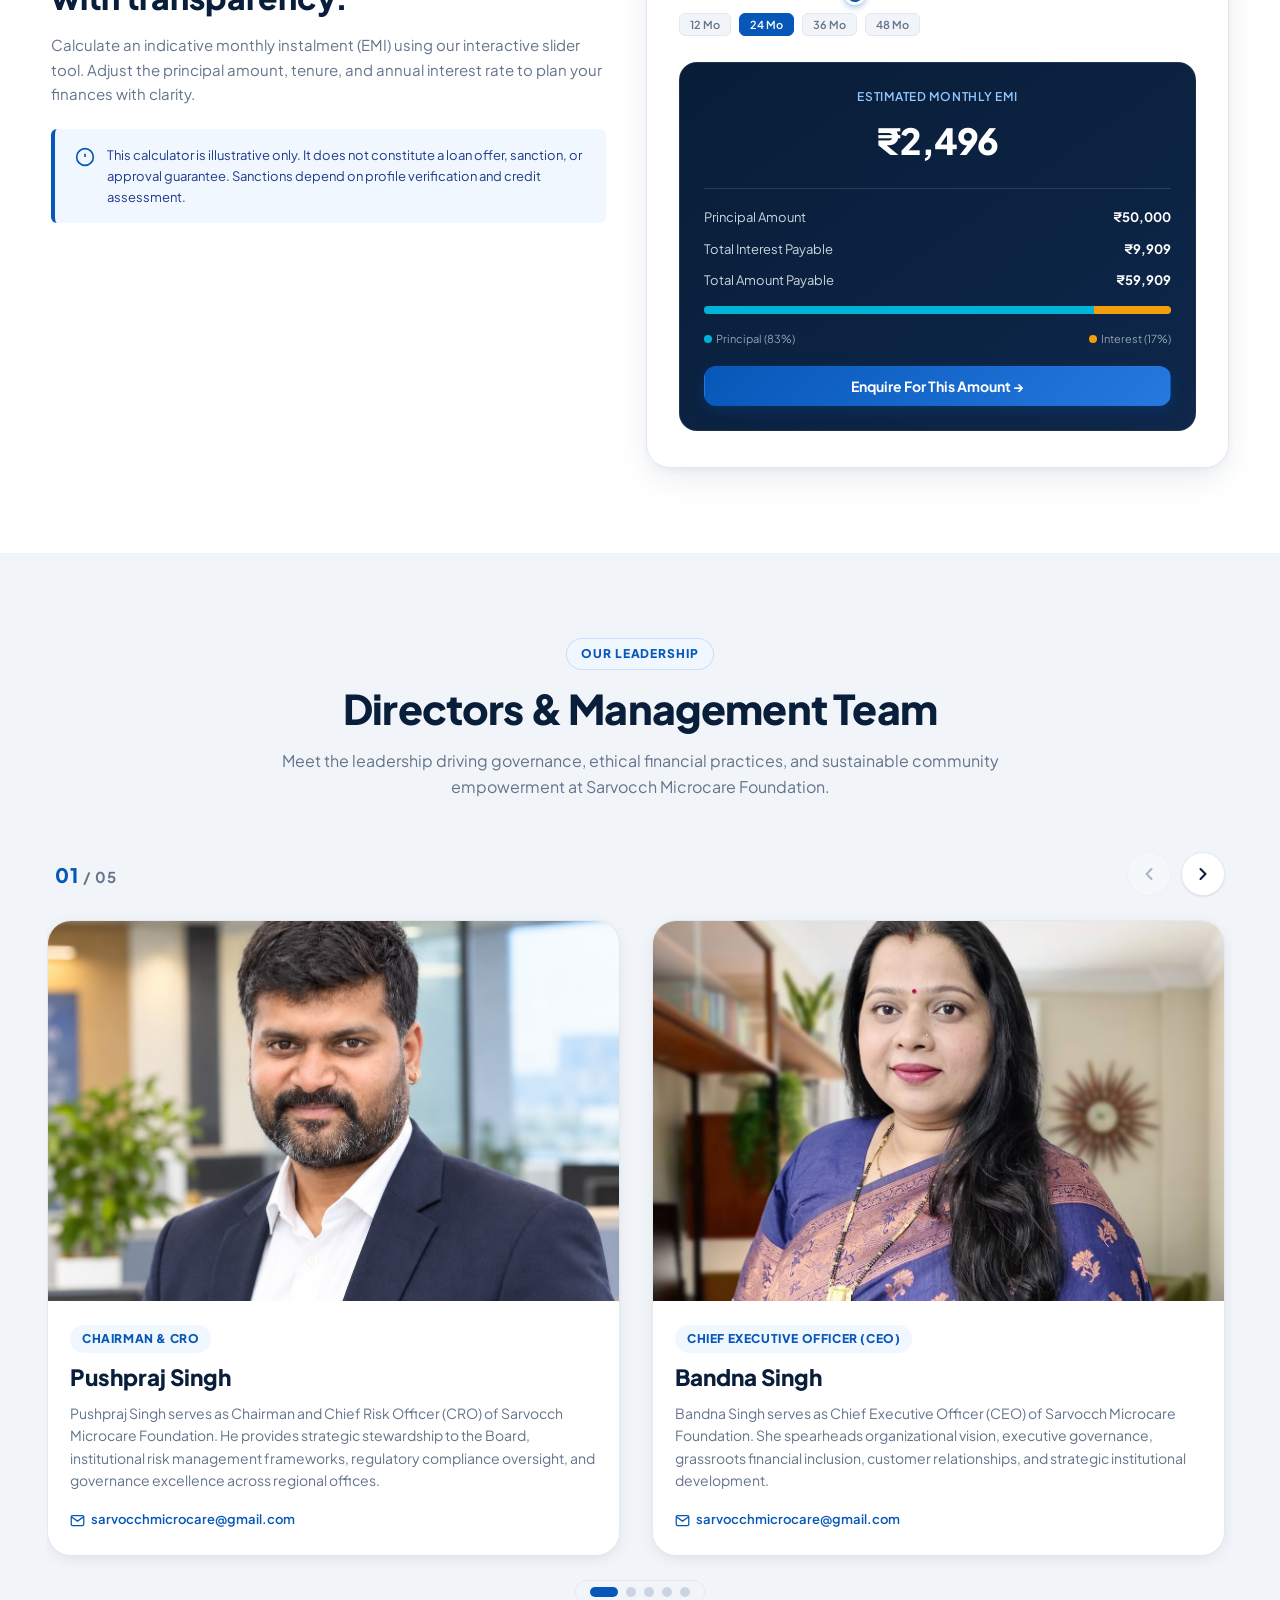
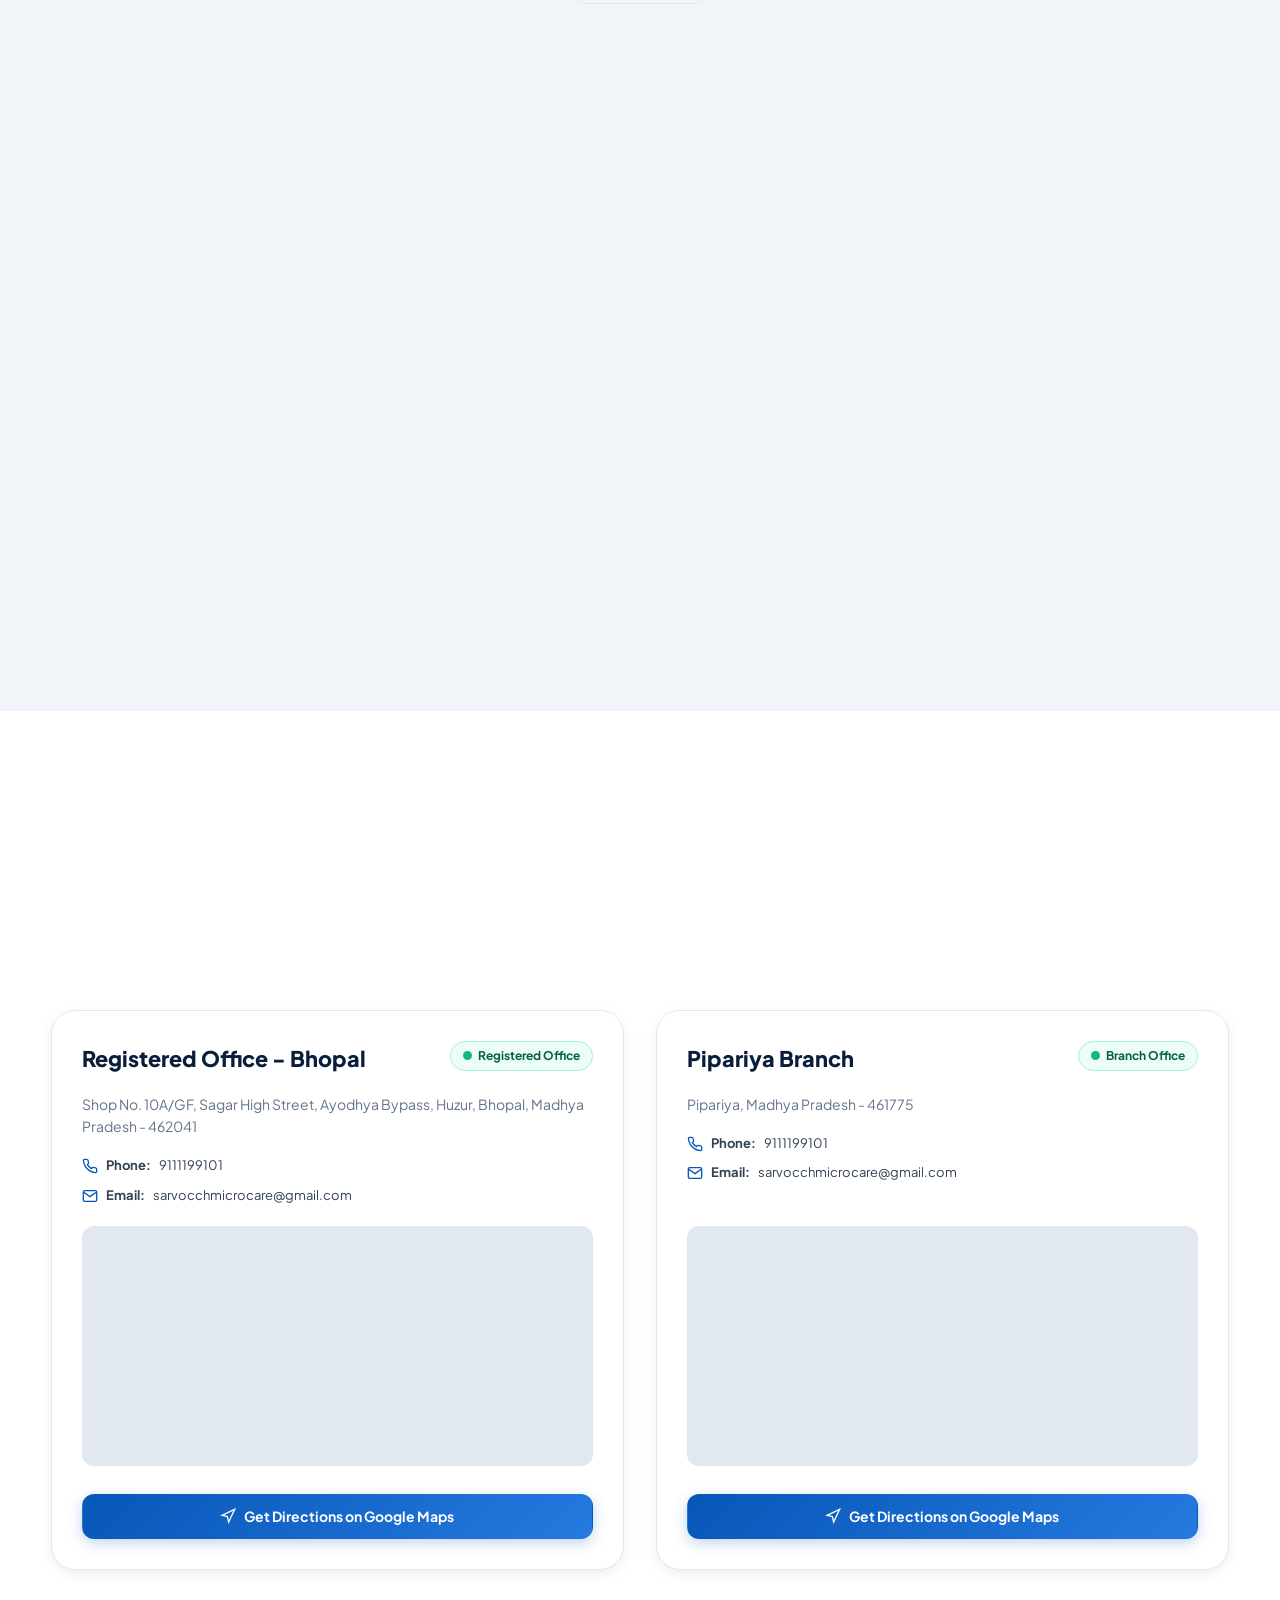
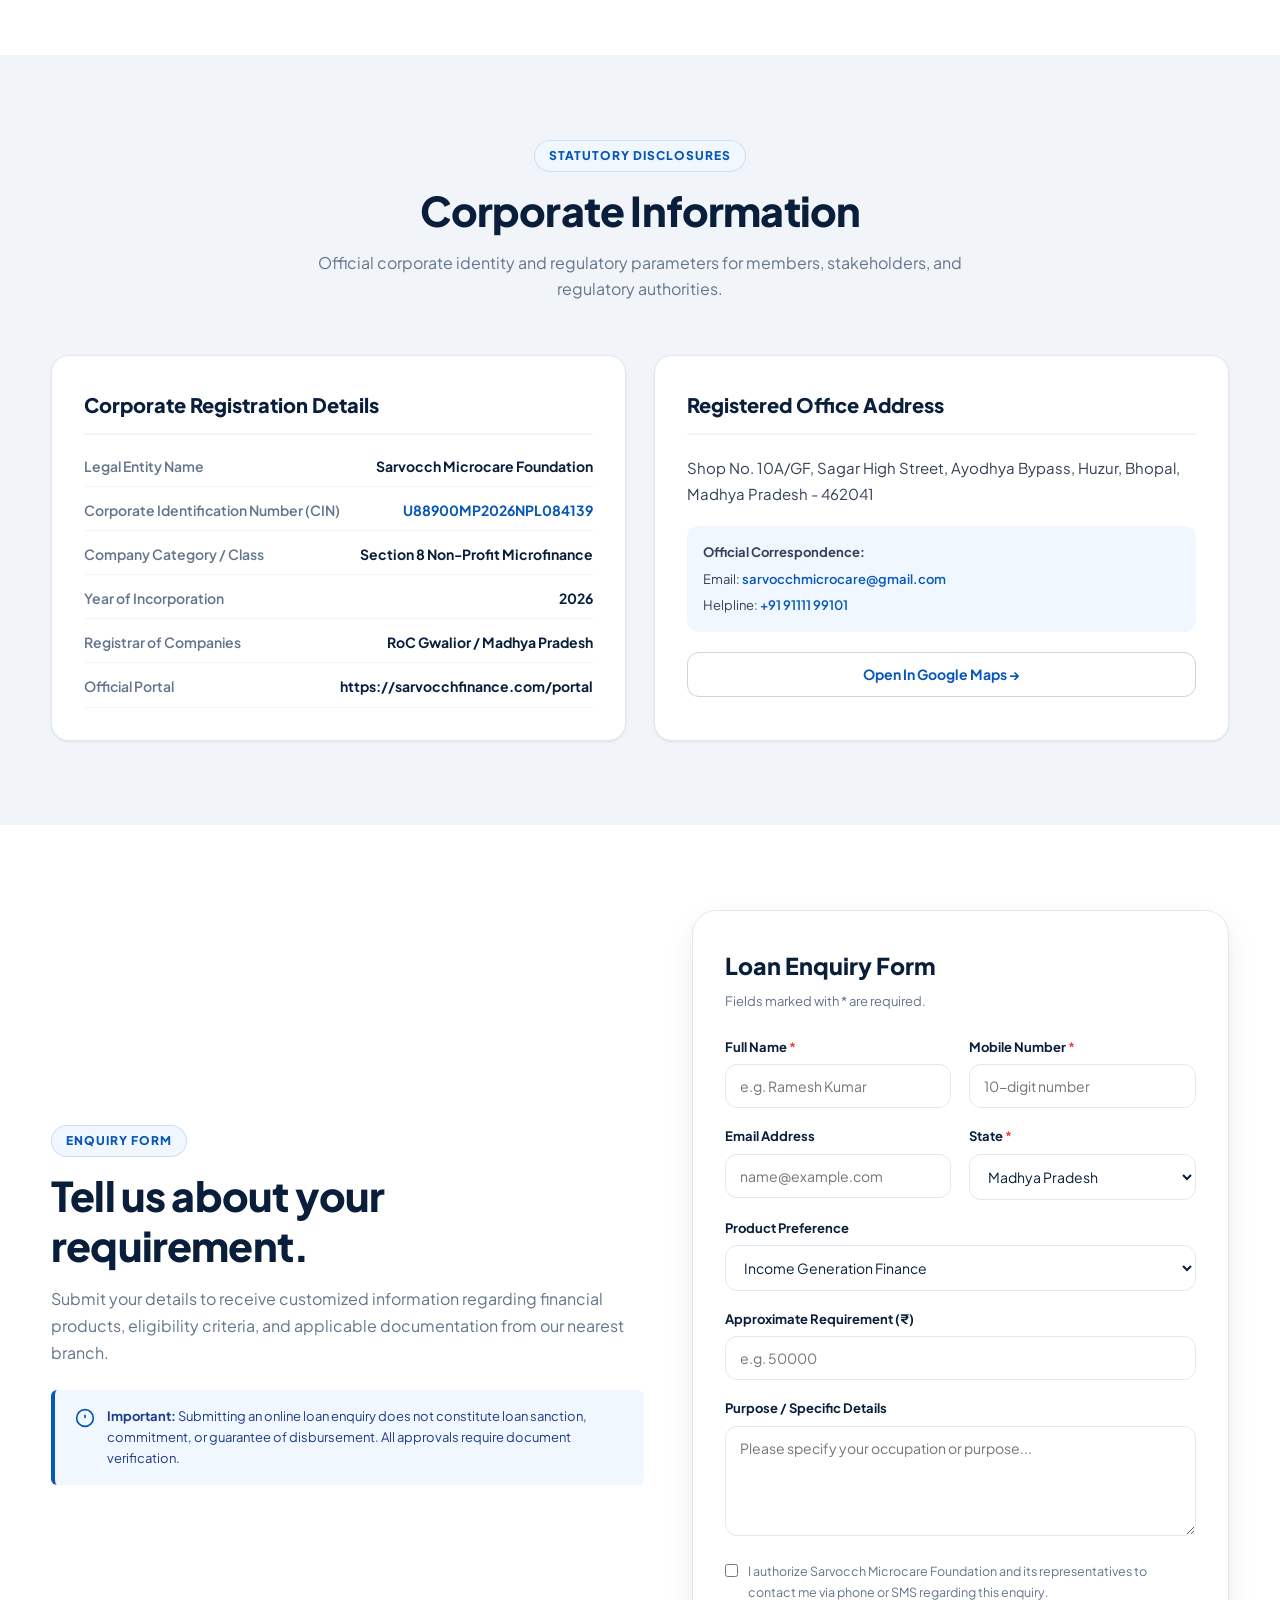
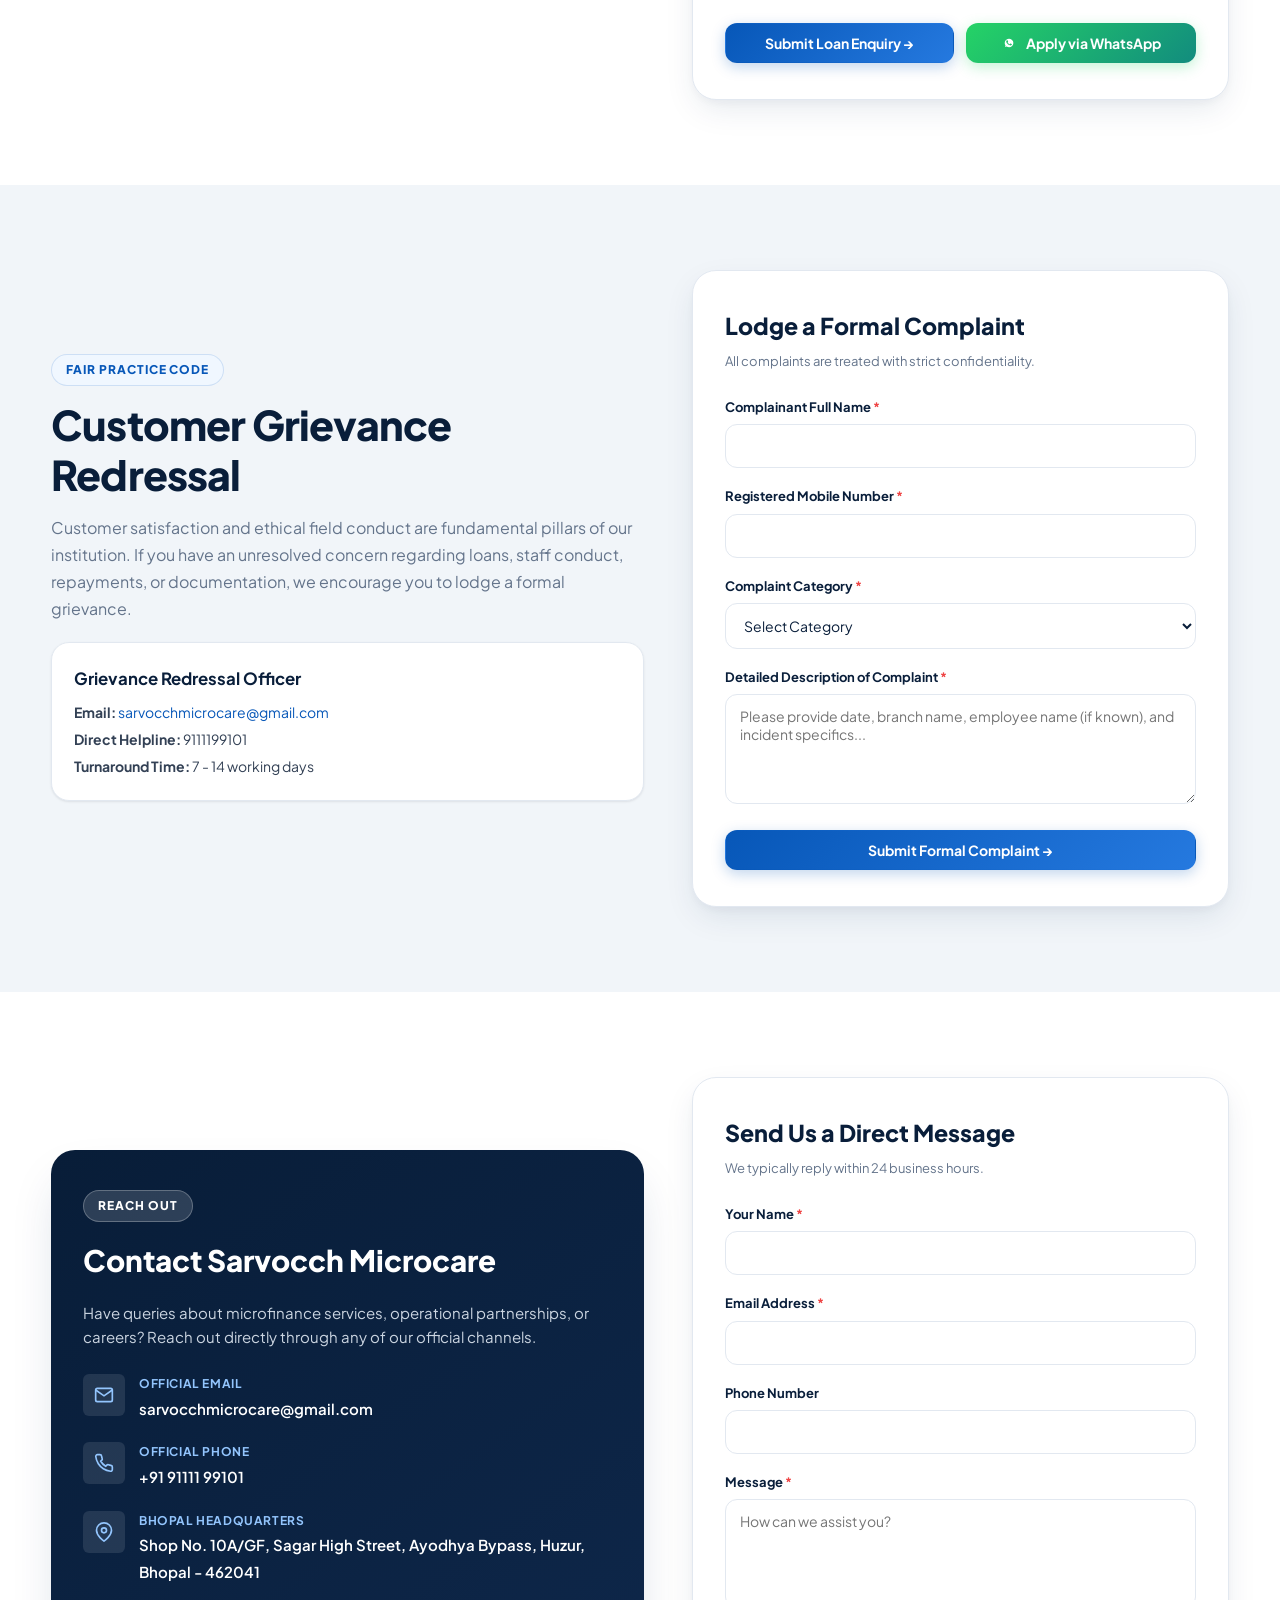
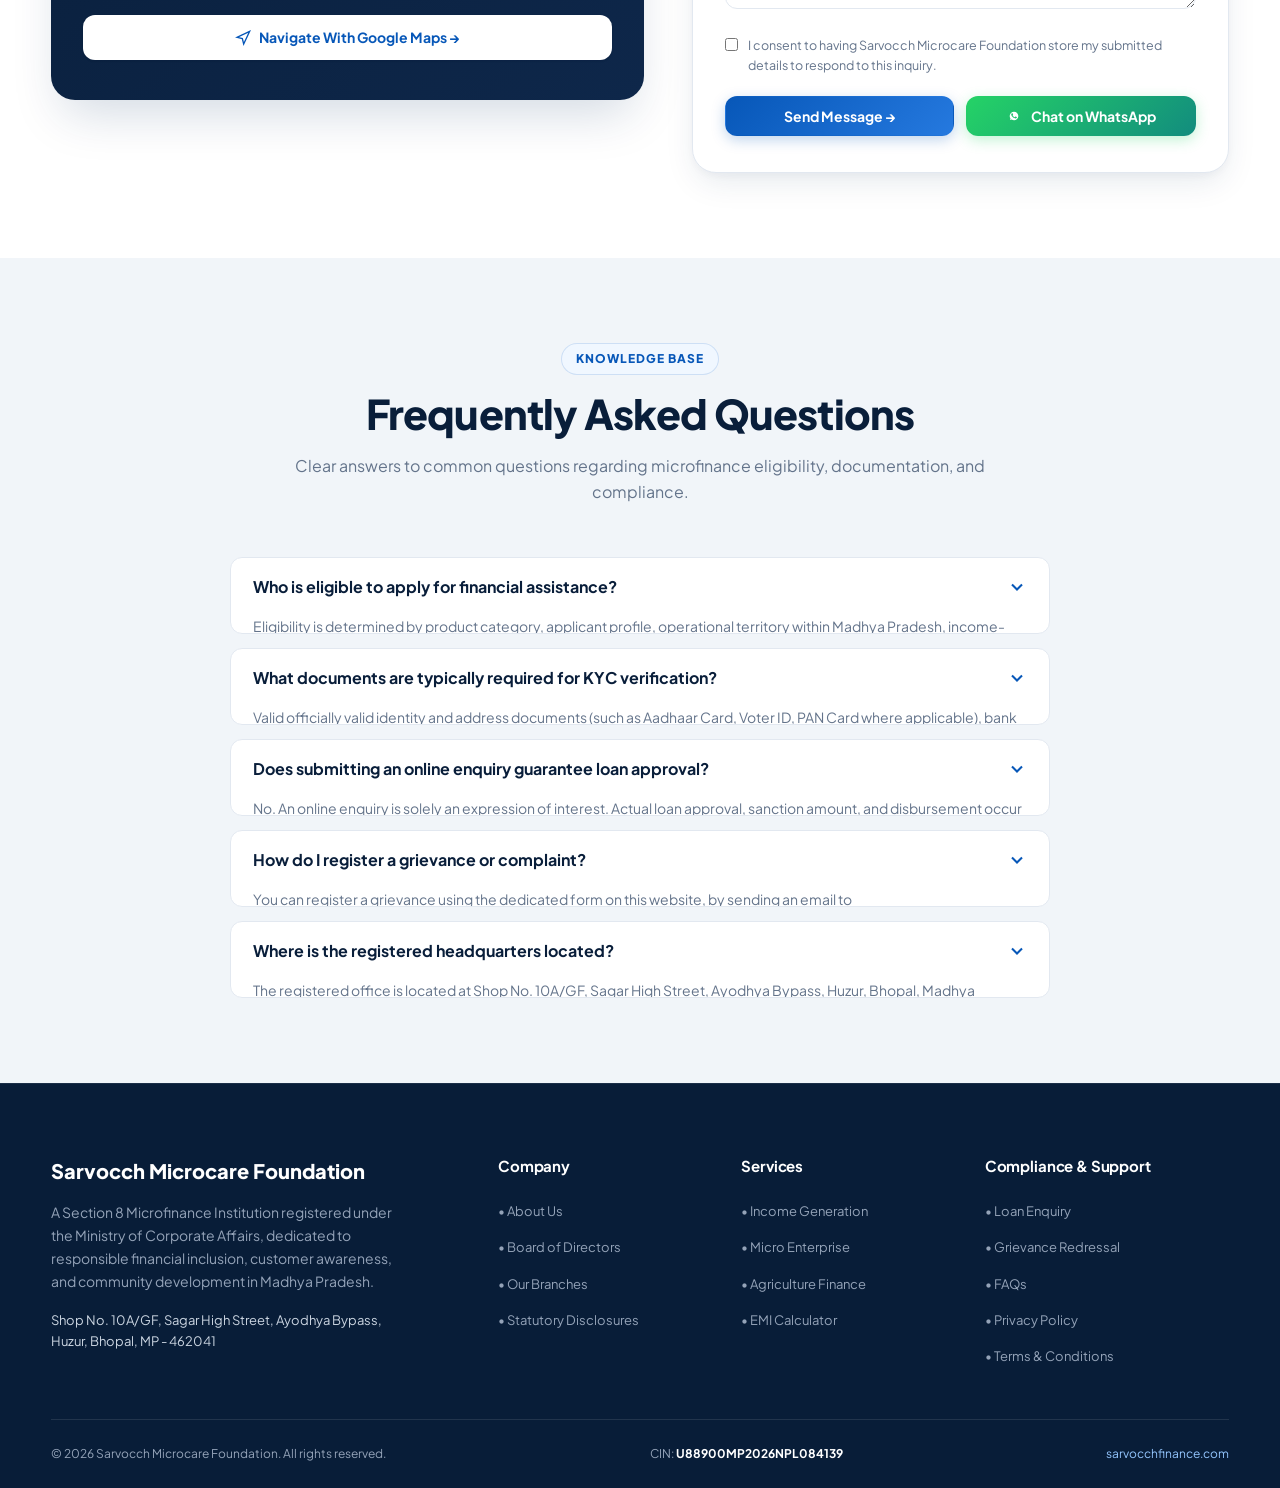
==== commit da165dfa: "feat(portal): bundle PHP 8.3 & MySQL portal subfolder and updated deploy zip for Hostinger" ====
--- a/index.html
+++ b/index.html
@@ -112,6 +112,9 @@
             </nav>
 
             <div class="nav-actions">
+                <a href="/portal" class="btn btn-outline btn-sm" style="margin-right: 8px; border-color: var(--primary); color: var(--primary);">
+                    <span>Portal Sign In</span>
+                </a>
                 <a href="#application" class="btn btn-primary btn-sm btn-shimmer">
                     <span>Apply Now</span>
                     <span class="btn-icon-right">
@@ -831,7 +834,7 @@
                             </div>
                             <div class="corp-row">
                                 <span class="corp-label">Official Portal</span>
-                                <span class="corp-value"><a href="https://sarvocchfinance.com" target="_blank" rel="noopener">https://sarvocchfinance.com</a></span>
+                                <span class="corp-value"><a href="https://sarvocchfinance.com/portal" target="_blank" rel="noopener">https://sarvocchfinance.com/portal</a></span>
                             </div>
                         </div>
                     </div>
